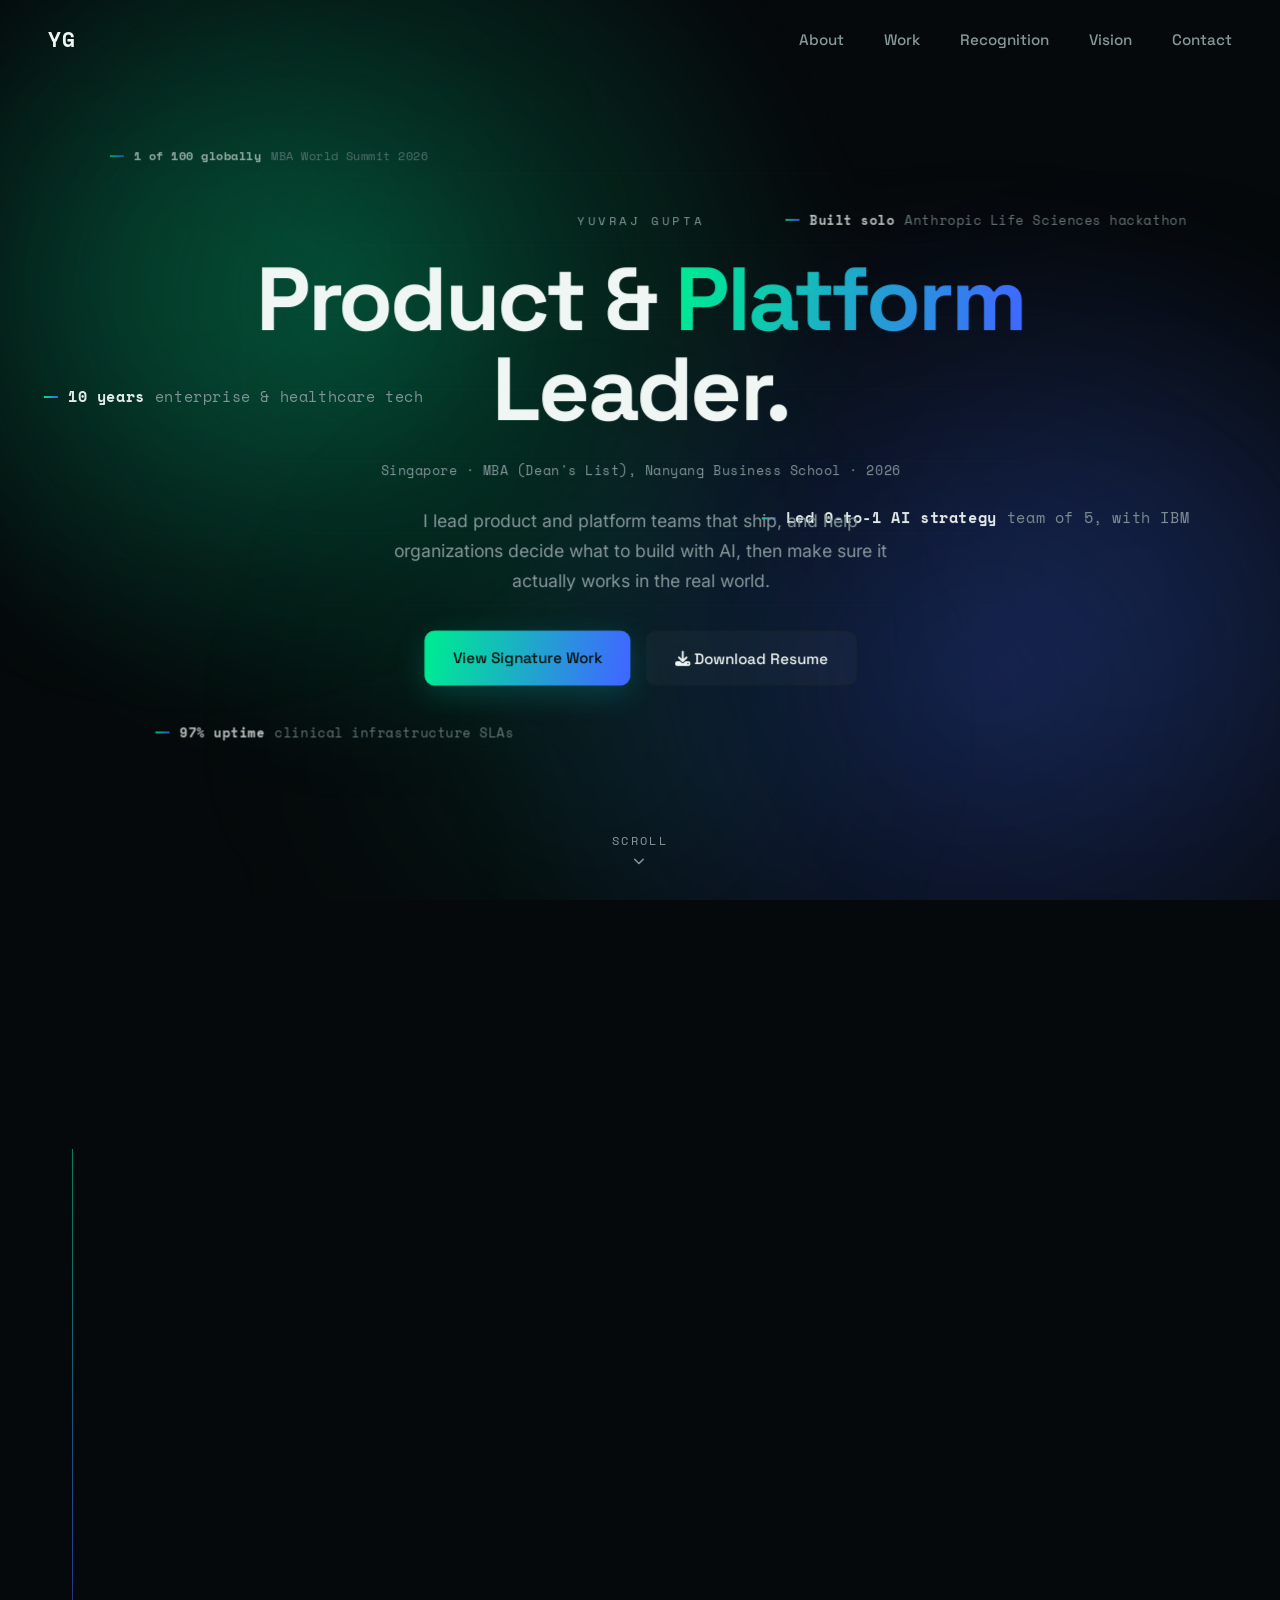
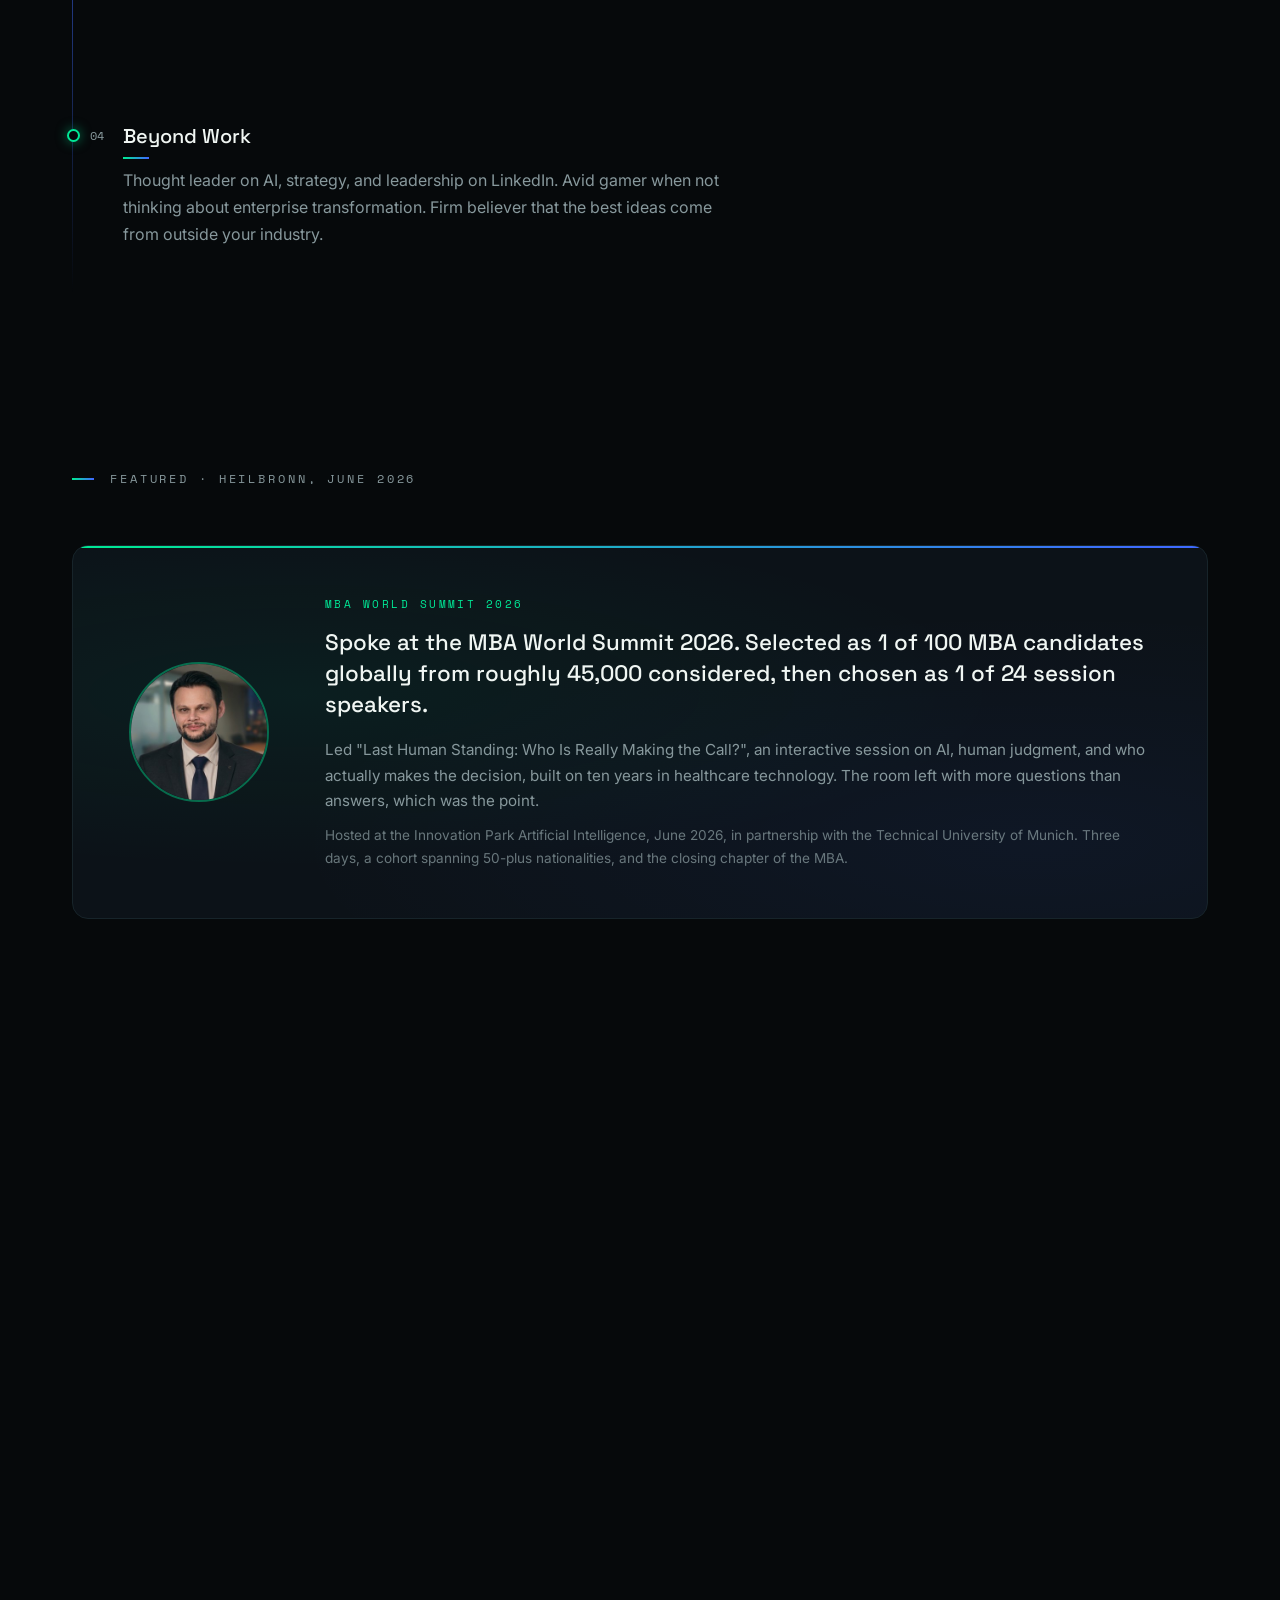
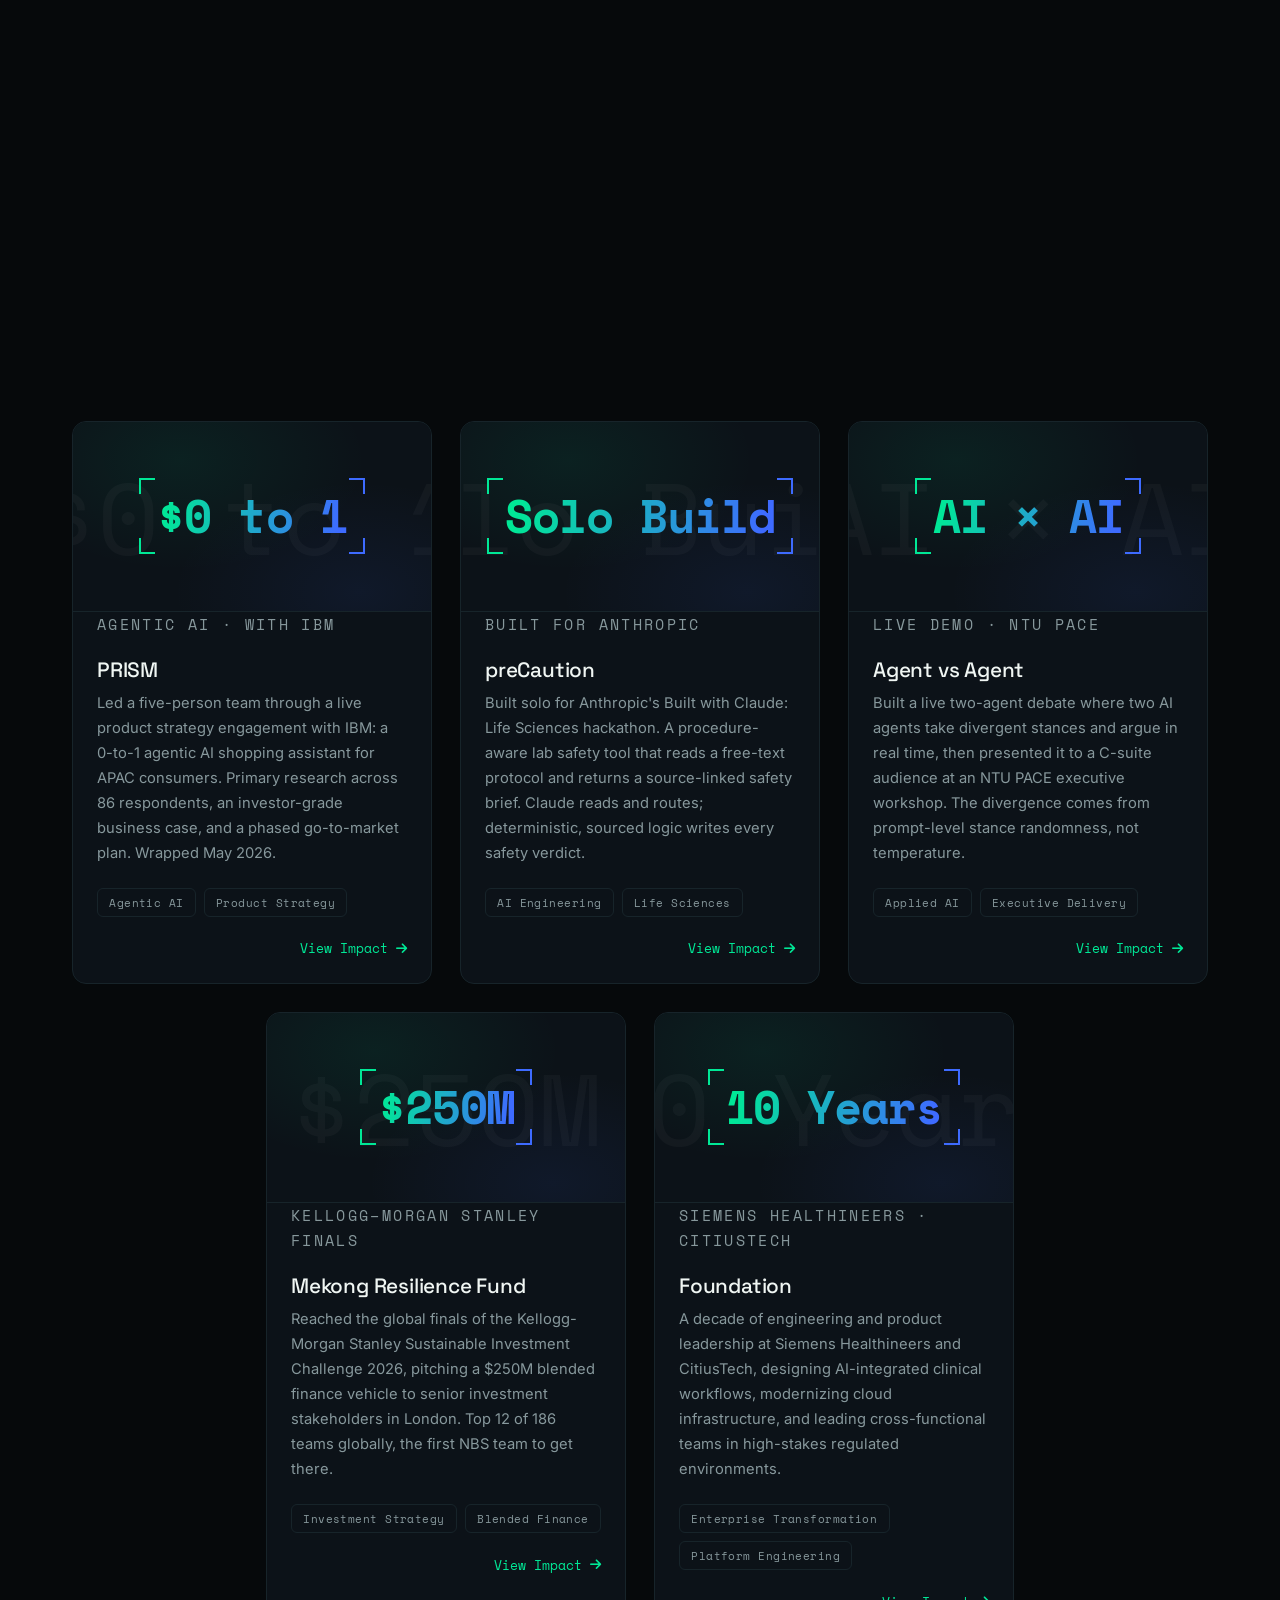
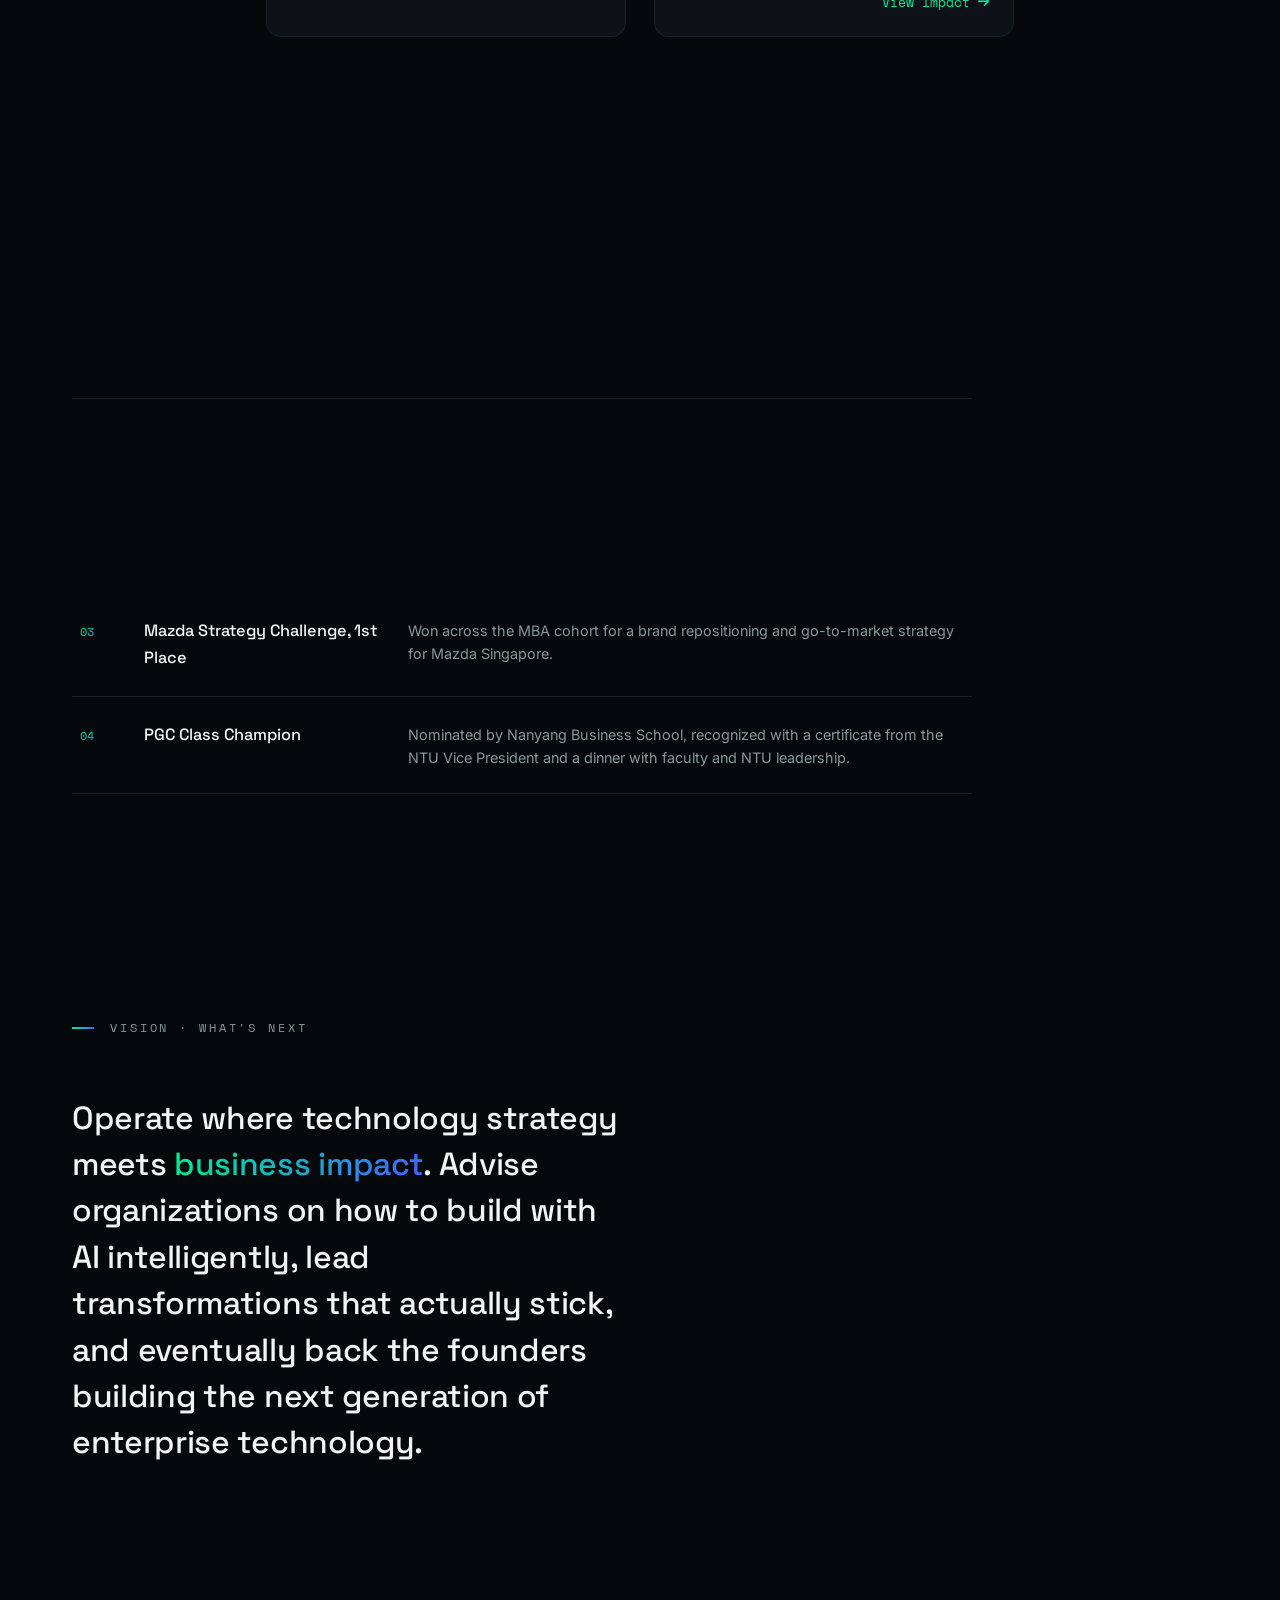
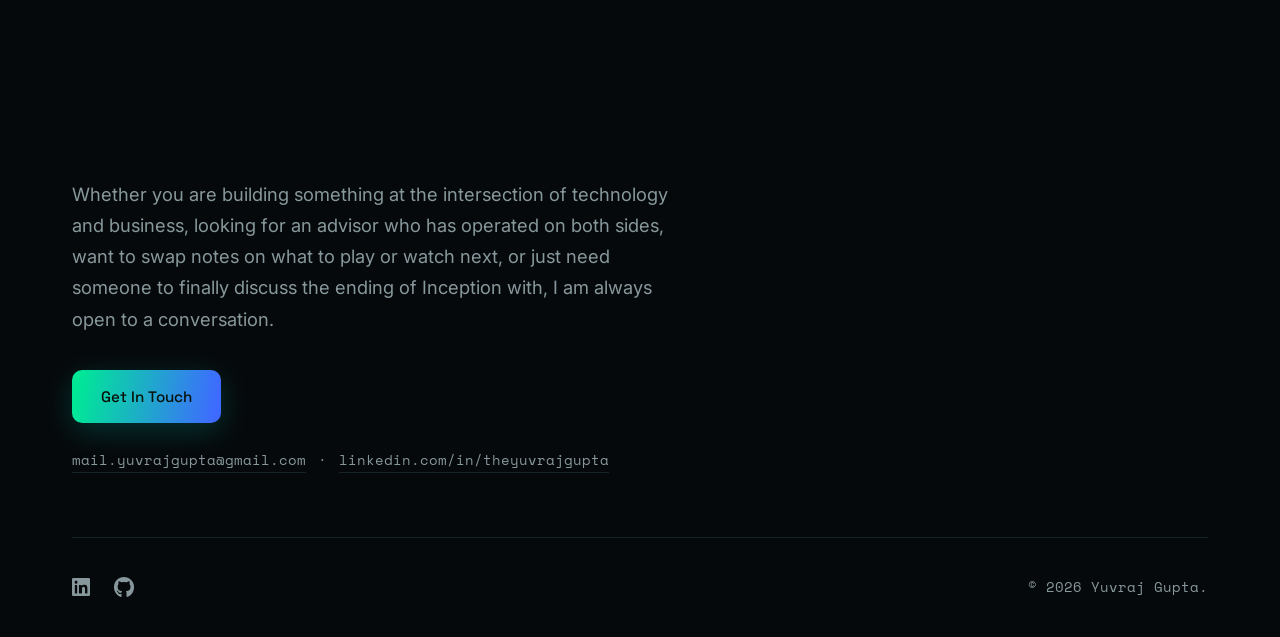
==== index.html @ 0b7ac15d "Refine hero facts, crisp card codenames, and add scroll depth - Hero fragments rewritten to meaningf" ====
<!DOCTYPE html>
<html lang="en">

<head>
    <meta charset="UTF-8">
    <meta name="viewport" content="width=device-width, initial-scale=1.0">
    <title>Yuvraj Gupta | Product & Platform Leader</title>
    <meta name="description"
        content="Product and platform leader with 10 years shipping enterprise software at Siemens Healthineers and CitiusTech, now operating at the AI strategy layer. MBA (Dean's List), Nanyang Business School. Based in Singapore." />
    <meta property="og:title" content="Yuvraj Gupta | Product & Platform Leader" />
    <meta property="og:description" content="I lead product and platform teams that ship, and help organizations decide what to build with AI. 10 years of enterprise execution, now operating at the strategy layer." />
    <meta property="og:image" content="https://theyuvrajgupta.github.io/portfolio/assets/og-preview.png" />
    <meta property="og:url" content="https://theyuvrajgupta.github.io/" />
    <meta property="og:type" content="website" />
    <meta name="twitter:card" content="summary_large_image" />
    <meta name="twitter:title" content="Yuvraj Gupta | Product & Platform Leader" />
    <meta name="twitter:description" content="I lead product and platform teams that ship, and help organizations decide what to build with AI. 10 years of enterprise execution, now operating at the strategy layer." />
    <meta name="twitter:image" content="https://theyuvrajgupta.github.io/portfolio/assets/og-preview.png" />
    <link rel="icon"
        href="data:image/svg+xml,<svg xmlns='http://www.w3.org/2000/svg' viewBox='0 0 100 100'><circle cx='50' cy='50' r='50' fill='%230C1218'/><text x='50%' y='50%' dominant-baseline='central' text-anchor='middle' font-size='60' font-family='sans-serif' fill='%2300E896'>YG</text></svg>">
    <link rel="stylesheet" href="./portfolio/css/style.css">
    <link rel="stylesheet" href="https://cdnjs.cloudflare.com/ajax/libs/font-awesome/6.4.0/css/all.min.css">
    <link rel="preconnect" href="https://fonts.googleapis.com">
    <link rel="preconnect" href="https://fonts.gstatic.com" crossorigin>
    <link
        href="https://fonts.googleapis.com/css2?family=Space+Grotesk:wght@400;500;700&family=Space+Mono:wght@400;700&family=Inter:wght@400;500&display=swap"
        rel="stylesheet">
</head>

<body>
    <div class="page-atmosphere" aria-hidden="true">
        <span class="atmo atmo-1"></span>
        <span class="atmo atmo-2"></span>
        <span class="atmo atmo-3"></span>
    </div>
    <div id="scroll-progress-bar"></div>
    <div class="cursor" aria-hidden="true"><span></span></div>

    <nav class="navbar">
        <div class="container">
            <a href="#home" class="nav-logo">YG</a>
            <ul class="nav-menu">
                <li><a href="#about">About</a></li>
                <li><a href="#projects">Work</a></li>
                <li><a href="#recognition">Recognition</a></li>
                <li><a href="#vision">Vision</a></li>
                <li><a href="#contact">Contact</a></li>
            </ul>
            <button class="hamburger-btn" aria-label="Toggle navigation menu" aria-expanded="false">
                <span></span>
                <span></span>
                <span></span>
            </button>
        </div>
    </nav>
    <div class="mobile-nav" id="mobile-nav" aria-hidden="true">
        <ul>
            <li><a href="#about">About</a></li>
            <li><a href="#projects">Work</a></li>
            <li><a href="#recognition">Recognition</a></li>
            <li><a href="#vision">Vision</a></li>
            <li><a href="#contact">Contact</a></li>
        </ul>
    </div>

    <main id="main-content">

        <!-- ======== HOME SECTION ======== -->
        <section id="home" class="home-section">
            <div class="hero-glow" data-depth="0.030" data-drift="18" aria-hidden="true"></div>
            <div class="hero-grid-lines" data-depth="0.015" data-drift="10" aria-hidden="true"></div>

            <div class="hero-frags" aria-hidden="true">
                <div class="frag frag-far f1" data-depth="0.035" data-drift="6"><span class="k">1 of 100
                        globally</span><span class="v">MBA World Summit 2026</span></div>
                <div class="frag frag-mid f2" data-depth="0.075" data-drift="9"><span class="k">Built solo</span><span
                        class="v">Anthropic Life Sciences hackathon</span></div>
                <div class="frag frag-near f3" data-depth="0.130" data-drift="12"><span class="k">Led 0-to-1 AI
                        strategy</span><span class="v">team of 5, with IBM</span></div>
                <div class="frag frag-mid f4" data-depth="0.075" data-drift="10"><span class="k">97% uptime</span><span
                        class="v">clinical infrastructure SLAs</span></div>
                <div class="frag frag-near f5" data-depth="0.130" data-drift="14"><span class="k">10 years</span><span
                        class="v">enterprise &amp; healthcare tech</span></div>
            </div>

            <div class="hero" data-depth="-0.018" data-drift="4">
                <p class="hero-eyebrow">Yuvraj Gupta</p>
                <h1 class="hero-headline">Product &amp; <span class="grad">Platform</span><br>Leader.</h1>
                <p class="hero-status">Singapore &middot; MBA (Dean's List), Nanyang Business School &middot; 2026</p>
                <p class="hero-intro">I lead product and platform teams that ship, and help organizations decide what
                    to build with AI, then make sure it actually works in the real world.</p>
                <div class="home-buttons">
                    <a href="#projects" class="btn btn-primary">View Signature Work</a>
                    <a href="./portfolio/assets/Resume_YuvrajGupta.pdf" class="btn btn-ghost" download><i
                            class="fa-solid fa-download"></i> Download Resume</a>
                </div>
            </div>

            <div class="scroll-indicator" aria-hidden="true">
                <span>Scroll</span>
                <i class="fa-solid fa-chevron-down"></i>
            </div>
        </section>

        <!-- ======== ABOUT SECTION ======== -->
        <section id="about" class="about-section">
            <div class="container">
                <header class="section-head reveal">
                    <p class="section-eyebrow">About &middot; 2016&ndash;2026</p>
                    <h2 class="section-title">The Story</h2>
                </header>
                <div class="timeline-container">
                    <div class="timeline-item reveal">
                        <span class="timeline-marker">01</span>
                        <div class="timeline-content">
                            <h3>The Foundation</h3>
                            <p>Ten years building enterprise systems that had to work under real constraints. Regulated
                                environments, clinical workflows, mission-critical infrastructure. That experience taught
                                me that technology only creates value when it fits the human and organizational context
                                around it.</p>
                        </div>
                    </div>
                    <div class="timeline-item reveal">
                        <span class="timeline-marker">02</span>
                        <div class="timeline-content">
                            <h3>The Sharpening</h3>
                            <p>An MBA at Nanyang Business School, completed in 2026, added the commercial and
                                strategic layer. Not a career change, a capability expansion. From executing
                                transformations to advising on them, from building products to defining what gets
                                built and why.</p>
                        </div>
                    </div>
                    <div class="timeline-item reveal">
                        <span class="timeline-marker">03</span>
                        <div class="timeline-content">
                            <h3>The Edge</h3>
                            <p>Most strategists cannot go deep on architecture. Most engineers cannot hold a room of
                                investors or C-suite stakeholders. That gap is where I operate. The bilingual bridge
                                between technical teams and business decision-makers.</p>
                        </div>
                    </div>
                    <div class="timeline-item reveal">
                        <span class="timeline-marker">04</span>
                        <div class="timeline-content">
                            <h3>Beyond Work</h3>
                            <p>Thought leader on AI, strategy, and leadership on LinkedIn. Avid gamer when not thinking
                                about enterprise transformation. Firm believer that the best ideas come from outside your
                                industry.</p>
                        </div>
                    </div>
                </div>
            </div>
        </section>

        <!-- ======== FEATURED MOMENT SECTION ======== -->
        <section id="featured-moment" class="featured-moment-section">
            <div class="container">
                <header class="section-head reveal">
                    <p class="section-eyebrow">Featured &middot; Heilbronn, June 2026</p>
                </header>
                <div class="featured-moment-strip reveal">
                    <img src="./portfolio/assets/profile-pic.jpg" alt="Yuvraj Gupta" width="320" height="480"
                        loading="lazy" class="featured-moment-photo">
                    <div class="featured-moment-content">
                        <span class="featured-moment-label">MBA World Summit 2026</span>
                        <h2>Spoke at the MBA World Summit 2026. Selected as 1 of 100 MBA candidates globally from
                            roughly 45,000 considered, then chosen as 1 of 24 session speakers.</h2>
                        <p class="session-line">Led "Last Human Standing: Who Is Really Making the Call?", an
                            interactive session on AI, human judgment, and who actually makes the decision, built on
                            ten years in healthcare technology. The room left with more questions than answers, which
                            was the point.</p>
                        <p class="closing-line">Hosted at the Innovation Park Artificial Intelligence, June 2026, in
                            partnership with the Technical University of Munich. Three days, a cohort spanning 50-plus
                            nationalities, and the closing chapter of the MBA.</p>
                    </div>
                </div>
            </div>
        </section>

        <!-- ======== EXPERTISE SECTION ======== -->
        <section id="expertise" class="expertise-section">
            <div class="container">
                <header class="section-head reveal">
                    <p class="section-eyebrow">Capabilities &middot; Linked to proof</p>
                    <h2 class="section-title">Core Competencies</h2>
                </header>
                <div class="competency-grid">
                    <div class="competency-block reveal">
                        <h3>AI Strategy &amp; Innovation</h3>
                        <p>Agentic systems, enterprise AI roadmaps, and human-AI decision design.</p>
                        <div class="proof-links">
                            <button class="proof-chip" data-modal-target="project1">PRISM</button>
                            <button class="proof-chip" data-modal-target="project2">preCaution</button>
                            <button class="proof-chip" data-modal-target="project3">Agent vs Agent</button>
                        </div>
                    </div>
                    <div class="competency-block reveal">
                        <h3>Enterprise Transformation</h3>
                        <p>Platform modernization, go-to-market acceleration, and change that sticks.</p>
                        <div class="proof-links">
                            <button class="proof-chip" data-modal-target="project5">Foundation</button>
                        </div>
                    </div>
                    <div class="competency-block reveal">
                        <h3>Technology Architecture</h3>
                        <p>Cloud-native design, serverless infrastructure, and systems thinking.</p>
                        <div class="proof-links">
                            <button class="proof-chip" data-modal-target="project5">Foundation</button>
                            <button class="proof-chip" data-modal-target="project2">preCaution</button>
                        </div>
                    </div>
                    <div class="competency-block reveal">
                        <h3>Commercial Strategy</h3>
                        <p>Business cases, ROI modeling, investment analysis, and product roadmaps.</p>
                        <div class="proof-links">
                            <button class="proof-chip" data-modal-target="project4">Mekong Fund</button>
                            <button class="proof-chip" data-modal-target="project1">PRISM</button>
                        </div>
                    </div>
                </div>
            </div>
        </section>

        <!-- ======== PROJECTS SECTION ======== -->
        <section id="projects" class="projects-section">
            <div class="container">
                <header class="section-head reveal">
                    <p class="section-eyebrow">Work &middot; 2016&ndash;2026</p>
                    <h2 class="section-title">Signature Work</h2>
                </header>
                <div class="projects-grid">

                    <!-- Card 1: PRISM -->
                    <div class="project-card reveal" data-modal-target="project1" tabindex="0" role="button"
                        aria-haspopup="dialog">
                        <div class="card-visual" data-anchor="$0 to 1">
                            <div class="anchor-frame">
                                <span></span>
                                <span class="card-visual-anchor">$0 to 1</span>
                                <span></span>
                            </div>
                        </div>
                        <p class="card-kicker">Agentic AI &middot; with IBM</p>
                        <h3>PRISM</h3>
                        <p>Led a five-person team through a live product strategy engagement with IBM: a 0-to-1
                            agentic AI shopping assistant for APAC consumers. Primary research across 86 respondents,
                            an investor-grade business case, and a phased go-to-market plan. Wrapped May 2026.</p>
                        <div class="project-tags"><span>Agentic AI</span><span>Product Strategy</span></div>
                        <span class="project-link">View Impact <i class="fa-solid fa-arrow-right"></i></span>
                    </div>

                    <!-- Card 2: preCaution -->
                    <div class="project-card reveal" data-modal-target="project2" tabindex="0" role="button"
                        aria-haspopup="dialog">
                        <div class="card-visual" data-anchor="Solo Build">
                            <div class="anchor-frame">
                                <span></span>
                                <span class="card-visual-anchor">Solo Build</span>
                                <span></span>
                            </div>
                        </div>
                        <p class="card-kicker">Built for Anthropic</p>
                        <h3>preCaution</h3>
                        <p>Built solo for Anthropic's Built with Claude: Life Sciences hackathon. A procedure-aware lab
                            safety tool that reads a free-text protocol and returns a source-linked safety brief.
                            Claude reads and routes; deterministic, sourced logic writes every safety verdict.</p>
                        <div class="project-tags"><span>AI Engineering</span><span>Life Sciences</span></div>
                        <span class="project-link">View Impact <i class="fa-solid fa-arrow-right"></i></span>
                    </div>

                    <!-- Card 3: Agent vs Agent -->
                    <div class="project-card reveal" data-modal-target="project3" tabindex="0" role="button"
                        aria-haspopup="dialog">
                        <div class="card-visual" data-anchor="AI × AI">
                            <div class="anchor-frame">
                                <span></span>
                                <span class="card-visual-anchor">AI &times; AI</span>
                                <span></span>
                            </div>
                        </div>
                        <p class="card-kicker">Live demo &middot; NTU PACE</p>
                        <h3>Agent vs Agent</h3>
                        <p>Built a live two-agent debate where two AI agents take divergent stances and argue in real
                            time, then presented it to a C-suite audience at an NTU PACE executive workshop. The
                            divergence comes from prompt-level stance randomness, not temperature.</p>
                        <div class="project-tags"><span>Applied AI</span><span>Executive Delivery</span></div>
                        <span class="project-link">View Impact <i class="fa-solid fa-arrow-right"></i></span>
                    </div>

                    <!-- Card 4: Kellogg -->
                    <div class="project-card reveal" data-modal-target="project4" tabindex="0" role="button"
                        aria-haspopup="dialog">
                        <div class="card-visual" data-anchor="$250M">
                            <div class="anchor-frame">
                                <span></span>
                                <span class="card-visual-anchor">$250M</span>
                                <span></span>
                            </div>
                        </div>
                        <p class="card-kicker">Kellogg&ndash;Morgan Stanley finals</p>
                        <h3>Mekong Resilience Fund</h3>
                        <p>Reached the global finals of the Kellogg-Morgan Stanley Sustainable Investment Challenge
                            2026, pitching a $250M blended finance vehicle to senior investment stakeholders in
                            London. Top 12 of 186 teams globally, the first NBS team to get there.</p>
                        <div class="project-tags"><span>Investment Strategy</span><span>Blended Finance</span></div>
                        <span class="project-link">View Impact <i class="fa-solid fa-arrow-right"></i></span>
                    </div>

                    <!-- Card 5: Foundation -->
                    <div class="project-card reveal" data-modal-target="project5" tabindex="0" role="button"
                        aria-haspopup="dialog">
                        <div class="card-visual" data-anchor="10 Years">
                            <div class="anchor-frame">
                                <span></span>
                                <span class="card-visual-anchor">10 Years</span>
                                <span></span>
                            </div>
                        </div>
                        <p class="card-kicker">Siemens Healthineers &middot; CitiusTech</p>
                        <h3>Foundation</h3>
                        <p>A decade of engineering and product leadership at Siemens Healthineers and CitiusTech,
                            designing AI-integrated clinical workflows, modernizing cloud infrastructure, and leading
                            cross-functional teams in high-stakes regulated environments.</p>
                        <div class="project-tags"><span>Enterprise Transformation</span><span>Platform
                                Engineering</span></div>
                        <span class="project-link">View Impact <i class="fa-solid fa-arrow-right"></i></span>
                    </div>

                </div>
            </div>
        </section>

        <!-- ======== RECOGNITION SECTION ======== -->
        <section id="recognition" class="recognition-section">
            <div class="container">
                <header class="section-head reveal">
                    <p class="section-eyebrow">Recognition &middot; NBS, 2026</p>
                    <h2 class="section-title">The Ledger</h2>
                </header>
                <ul class="recognition-ledger">
                    <li class="recognition-item reveal">
                        <span class="ledger-marker" aria-hidden="true">01</span>
                        <span class="ledger-title">Dean's List 2026</span>
                        <span class="ledger-note">Top 10% of the graduating MBA cohort at Nanyang Business School,
                            on cumulative academic performance across the program.</span>
                    </li>
                    <li class="recognition-item reveal">
                        <span class="ledger-marker" aria-hidden="true">02</span>
                        <span class="ledger-title">VCIC Asia Finalist</span>
                        <span class="ledger-note">First runner-up at the Venture Capital Investment Competition 2026
                            Asia Finals, acting as MedTech subject-matter expert on the due diligence.</span>
                    </li>
                    <li class="recognition-item reveal">
                        <span class="ledger-marker" aria-hidden="true">03</span>
                        <span class="ledger-title">Mazda Strategy Challenge, 1st Place</span>
                        <span class="ledger-note">Won across the MBA cohort for a brand repositioning and
                            go-to-market strategy for Mazda Singapore.</span>
                    </li>
                    <li class="recognition-item reveal">
                        <span class="ledger-marker" aria-hidden="true">04</span>
                        <span class="ledger-title">PGC Class Champion</span>
                        <span class="ledger-note">Nominated by Nanyang Business School, recognized with a certificate
                            from the NTU Vice President and a dinner with faculty and NTU leadership.</span>
                    </li>
                </ul>
            </div>
        </section>

        <!-- ======== VISION SECTION ======== -->
        <section id="vision" class="vision-section">
            <div class="container">
                <header class="section-head reveal">
                    <p class="section-eyebrow">Vision &middot; What's next</p>
                </header>
                <p class="vision-statement reveal">Operate where technology strategy meets <span class="grad">business
                        impact</span>. Advise organizations on how to build with AI intelligently, lead
                    transformations that actually stick, and eventually back the founders building the next
                    generation of enterprise technology.</p>
            </div>
        </section>

        <!-- ======== FOOTER ======== -->
        <footer id="contact" class="footer">
            <div class="container">
                <div class="footer-cta">
                    <header class="section-head reveal">
                        <p class="section-eyebrow">Contact &middot; Singapore</p>
                        <h2 class="section-title">Let's Talk Strategy</h2>
                    </header>
                    <p class="subtitle">Whether you are building something at the intersection of technology and
                        business, looking for an advisor who has operated on both sides, want to swap notes on what to
                        play or watch next, or just need someone to finally discuss the ending of Inception with, I am
                        always open to a conversation.</p>
                    <a href="mailto:mail.yuvrajgupta@gmail.com" class="btn btn-primary">Get In Touch</a>
                    <p class="contact-details">
                        <a href="mailto:mail.yuvrajgupta@gmail.com">mail.yuvrajgupta@gmail.com</a>
                        <span aria-hidden="true">&middot;</span>
                        <a href="https://www.linkedin.com/in/theyuvrajgupta/" target="_blank"
                            rel="noopener">linkedin.com/in/theyuvrajgupta</a>
                    </p>
                </div>
                <div class="footer-bottom">
                    <div class="social-links">
                        <a href="https://www.linkedin.com/in/theyuvrajgupta/" target="_blank" rel="noopener"
                            aria-label="LinkedIn"><i class="fa-brands fa-linkedin"></i></a>
                        <a href="https://github.com/theyuvrajgupta" target="_blank" rel="noopener"
                            aria-label="GitHub"><i class="fa-brands fa-github"></i></a>
                    </div>
                    <p>&copy; 2026 Yuvraj Gupta.</p>
                </div>
            </div>
        </footer>

    </main>

    <!-- ======== PROJECT MODALS ======== -->
    <div id="modal-container" class="hidden">
        <div class="modal-backdrop"></div>

        <!-- Modal 1: PRISM -->
        <div id="project1" class="modal-content" role="dialog" aria-modal="true" aria-labelledby="project1-title">
            <button class="modal-close-btn" aria-label="Close"><i class="fa-solid fa-xmark"></i></button>
            <div class="card-visual modal-visual">
                <span class="card-visual-anchor">$0 to 1</span>
            </div>
            <h2 id="project1-title">PRISM</h2>
            <p class="modal-kicker">Agentic AI Strategy &middot; with IBM</p>
            <div class="modal-body">
                <div>
                    <h3>The Challenge</h3>
                    <p>Retail enterprises in APAC were being overwhelmed by sell-side AI tools that optimised for the
                        retailer, not the buyer. The market lacked a credible buy-side intelligence product that could
                        shift the power dynamic while remaining commercially viable.</p>
                </div>
                <div>
                    <h3>Strategic Action</h3>
                    <p>As Team Lead of a five-person team on a live product strategy engagement with IBM, defined the
                        core product concept, buy-side versus sell-side positioning, and willingness-to-pay framework.
                        Conducted primary research across 86 respondents and developed an investor-grade business case
                        and agentic AI roadmap.</p>
                </div>
                <div>
                    <h3>Business Impact</h3>
                    <p>The engagement wrapped in May 2026 with a commercially defensible product strategy: validated
                        market sizing, ROI modeling, and a phased go-to-market plan for APAC retail markets, delivered
                        as an investor-grade business plan.</p>
                </div>
            </div>
        </div>

        <!-- Modal 2: preCaution -->
        <div id="project2" class="modal-content" role="dialog" aria-modal="true" aria-labelledby="project2-title">
            <button class="modal-close-btn" aria-label="Close"><i class="fa-solid fa-xmark"></i></button>
            <div class="card-visual modal-visual">
                <span class="card-visual-anchor">Solo Build</span>
            </div>
            <h2 id="project2-title">preCaution</h2>
            <p class="modal-kicker">Grounded, Not Generated &middot; Built for Anthropic</p>
            <div class="modal-body">
                <div>
                    <h3>The Build</h3>
                    <p>Built solo for Anthropic's Built with Claude: Life Sciences hackathon, on the Builder Track.
                        preCaution reads a free-text experimental protocol and returns a source-linked safety brief
                        specific to that procedure, instead of an 80-page safety data sheet dump. It needs a language
                        model for one reason: comprehension, accumulation, and omission-detection across messy prose
                        that a database query cannot read.</p>
                </div>
                <div>
                    <h3>Grounded, Not Generated</h3>
                    <p>Four stages, and Claude runs in exactly one of them. Stage 1 reads the protocol into structured
                        state. Stages 2 to 4 make zero model calls: live PubChem lookups for grounding, a hand-encoded
                        interaction table from NOAA CAMEO Chemicals, and pure-Python composition of the brief. Claude
                        read the protocol. Claude did not write the safety advice.</p>
                </div>
                <div>
                    <h3>Why It Matters</h3>
                    <p>The signature demo is a piranha solution protocol, where sodium azide in a later rinse meets an
                        acidic waste stream from four steps earlier and produces hydrazoic acid. No ingredient-list
                        screener catches this, because it only appears when you track which chemicals share a vessel
                        across the prose. That is the case for a protocol-aware reader routed through deterministic,
                        sourced logic.</p>
                </div>
                <div class="modal-links">
                    <a href="https://github.com/theyuvrajgupta/PreCaution" target="_blank" rel="noopener"
                        class="modal-link"><i class="fa-brands fa-github"></i> View the repository</a>
                </div>
            </div>
        </div>

        <!-- Modal 3: Agent vs Agent -->
        <div id="project3" class="modal-content" role="dialog" aria-modal="true" aria-labelledby="project3-title">
            <button class="modal-close-btn" aria-label="Close"><i class="fa-solid fa-xmark"></i></button>
            <div class="card-visual modal-visual">
                <span class="card-visual-anchor">AI &times; AI</span>
            </div>
            <h2 id="project3-title">Agent vs Agent</h2>
            <p class="modal-kicker">A Live AI Debate &middot; NTU PACE</p>
            <div class="modal-body">
                <div>
                    <h3>The Build</h3>
                    <p>Two AI agents take divergent stances on the same question and debate in real time, with voice
                        output so an audience can follow who is speaking without watching the screen. React and Vite
                        frontend, the Anthropic API for reasoning, built around a three-layer architecture: a fixed
                        identity per agent, a randomly selected stance per run, and full conversation history passed
                        into every call.</p>
                </div>
                <div>
                    <h3>The Insight</h3>
                    <p>Temperature alone did not create meaningful divergence. The randomness that actually makes each
                        run diverge lives at the prompt level, in the stance modifier appended to each agent's system
                        prompt. The personas, a sceptical COO and an optimistic Chief AI Officer, were placeholders on
                        top of that mechanic.</p>
                </div>
                <div>
                    <h3>The Delivery</h3>
                    <p>Presented to a C-suite, Director, and senior-executive audience at an NTU PACE executive
                        leadership workshop. The demo was the proof point for a larger arc: from building systems, to
                        building the bridge between systems and people, to asking what gets built and why. The work
                        was credible enough that NBS later sought advice on running AI for a faculty-level public
                        panel.</p>
                </div>
                <div class="modal-links">
                    <a href="https://agent-dialogue-eight.vercel.app" target="_blank" rel="noopener"
                        class="modal-link"><i class="fa-solid fa-arrow-up-right-from-square"></i> Open the live demo</a>
                </div>
            </div>
        </div>

        <!-- Modal 4: Kellogg -->
        <div id="project4" class="modal-content" role="dialog" aria-modal="true" aria-labelledby="project4-title">
            <button class="modal-close-btn" aria-label="Close"><i class="fa-solid fa-xmark"></i></button>
            <div class="card-visual modal-visual">
                <span class="card-visual-anchor">$250M</span>
            </div>
            <h2 id="project4-title">Mekong Resilience Fund</h2>
            <p class="modal-kicker">Kellogg&ndash;Morgan Stanley finals</p>
            <div class="modal-body">
                <div>
                    <h3>The Challenge</h3>
                    <p>Climate-driven salinity intrusion in Vietnam's Mekong Delta was threatening 1.1 million farming
                        families and disrupting agricultural supply chains across Southeast Asia. Institutional investors
                        lacked a credible vehicle to fund climate resilience in the region while generating returns.</p>
                </div>
                <div>
                    <h3>Strategic Action</h3>
                    <p>Led strategy, narrative architecture, and investor framing for a four-person team. Developed
                        the core Supply Chain Insetting concept, a mechanism where corporations fund climate
                        resilience within their own supply chain geography through outcomes-based success fees, rather
                        than buying unrelated offsets elsewhere. Structured a $250M blended finance vehicle and
                        presented to senior investment stakeholders at Morgan Stanley's offices in London.</p>
                </div>
                <div>
                    <h3>Business Impact</h3>
                    <p>Reached the global finals as one of 12 teams from 186 globally, and the first NBS team to do so.
                        Post-pitch, a judge independently requested the full proposal for further exploration.</p>
                </div>
            </div>
        </div>

        <!-- Modal 5: Foundation -->
        <div id="project5" class="modal-content" role="dialog" aria-modal="true" aria-labelledby="project5-title">
            <button class="modal-close-btn" aria-label="Close"><i class="fa-solid fa-xmark"></i></button>
            <div class="card-visual modal-visual">
                <span class="card-visual-anchor">10 Years</span>
            </div>
            <h2 id="project5-title">Foundation</h2>
            <p class="modal-kicker">Ten years &middot; Siemens Healthineers &amp; CitiusTech</p>
            <div class="modal-body">
                <div>
                    <h3>The Foundation</h3>
                    <p>Before strategy consulting and investment analysis, there were 10 years of building systems that
                        could not fail. Clinical diagnostic tools used by radiologists making cancer calls. Healthcare
                        data pipelines processing millions of medical code sets quarterly. Infrastructure supporting
                        contractual 97% uptime SLAs for major US healthcare clients.</p>
                </div>
                <div>
                    <h3>What This Built</h3>
                    <p>Designed clinical workflows around an AI-powered lesion detection capability at Siemens
                        Healthineers, a company-first initiative that strengthened the product line's commercial
                        performance. Architected a serverless AWS pipeline at CitiusTech that reduced validation from
                        <strong>4 hours to under 20 minutes</strong> and became the technical foundation for a
                        commercially launched client product. Built and led a cross-functional engineering team from
                        scratch, introducing Agile practices and reducing release cycles by <strong>33%</strong>, and
                        automated incident routing across 15&ndash;20 monitoring tools, cutting time-to-assignment
                        from <strong>30 minutes to 5</strong>.</p>
                </div>
                <div>
                    <h3>Why It Matters</h3>
                    <p>Most strategists have never shipped a product. Most consultants have never owned an SLA. That
                        decade is what makes the strategy layer credible, not just theoretical.</p>
                </div>
            </div>
        </div>

    </div>

    <script src="./portfolio/js/script.js"></script>
</body>

</html>
---- portfolio/css/style.css ----
/* ======== THEME V13 — "AURORA FIELD" ========
   Near-black ground, emerald→cobalt duotone, depth-field hero.
   Type: Space Grotesk (display) · Space Mono (utility) · Inter (body) */
:root {
    --background-color: #06090B;
    --surface-color: #0C1218;
    --primary-accent: #00E896;
    --secondary-accent: #3E6BFF;
    --text-color: #F0F6F3;
    --text-muted-color: #87989C;
    --border-color: #17242A;
    --grad: linear-gradient(100deg, var(--primary-accent) 5%, var(--secondary-accent) 95%);
    --font-heading: 'Space Grotesk', sans-serif;
    --font-body: 'Inter', sans-serif;
    --font-mono: 'Space Mono', monospace;
}

* {
    margin: 0;
    padding: 0;
    box-sizing: border-box;
}

html {
    scroll-behavior: smooth;
    background-color: var(--background-color);
}

body {
    font-family: var(--font-body);
    background-color: transparent;
    color: var(--text-color);
    line-height: 1.7;
    overflow-x: hidden;
}

/* ======== PAGE ATMOSPHERE — persistent aurora behind all content ======== */
.page-atmosphere {
    position: fixed;
    inset: 0;
    z-index: -1;
    overflow: hidden;
    pointer-events: none;
}

.atmo {
    position: absolute;
    border-radius: 50%;
    filter: blur(100px);
    will-change: transform;
}

.atmo-1 {
    width: 55vw;
    height: 55vw;
    left: -12vw;
    top: -8vh;
    background: radial-gradient(circle, rgba(0, 232, 150, 0.16), transparent 65%);
}

.atmo-2 {
    width: 52vw;
    height: 52vw;
    right: -14vw;
    top: 28vh;
    background: radial-gradient(circle, rgba(62, 107, 255, 0.15), transparent 65%);
}

.atmo-3 {
    width: 48vw;
    height: 48vw;
    left: 22vw;
    bottom: -14vh;
    background: radial-gradient(circle, rgba(0, 232, 150, 0.11), transparent 65%);
}

body.modal-open {
    overflow: hidden;
}

body,
a {
    -webkit-font-smoothing: antialiased;
    -moz-osx-font-smoothing: grayscale;
}

::selection {
    background: rgba(0, 232, 150, 0.25);
}

.grad {
    background: var(--grad);
    -webkit-background-clip: text;
    background-clip: text;
    color: transparent;
}

#scroll-progress-bar {
    position: fixed;
    top: 0;
    left: 0;
    height: 3px;
    background: var(--grad);
    width: 0%;
    z-index: 9999;
}

/* ======== SIMPLIFIED CURSOR (dot → bracket corners on interactives) ======== */
/* Opt-in via JS adding body.custom-cursor so a script failure never hides the native cursor */
.cursor {
    position: fixed;
    top: 0;
    left: 0;
    width: 8px;
    height: 8px;
    margin: -4px 0 0 -4px;
    background: var(--primary-accent);
    border-radius: 50%;
    pointer-events: none;
    z-index: 9998;
    display: none;
    transition: width 0.2s ease, height 0.2s ease, margin 0.2s ease, background-color 0.2s ease;
}

.cursor span::before,
.cursor span::after,
.cursor::before,
.cursor::after {
    content: '';
    position: absolute;
    width: 7px;
    height: 7px;
    opacity: 0;
    transition: opacity 0.2s ease;
}

.cursor::before {
    top: 0;
    left: 0;
    border-top: 1.5px solid var(--primary-accent);
    border-left: 1.5px solid var(--primary-accent);
}

.cursor::after {
    bottom: 0;
    right: 0;
    border-bottom: 1.5px solid var(--secondary-accent);
    border-right: 1.5px solid var(--secondary-accent);
}

.cursor span::before {
    top: 0;
    right: 0;
    border-top: 1.5px solid var(--primary-accent);
    border-right: 1.5px solid var(--primary-accent);
}

.cursor span::after {
    bottom: 0;
    left: 0;
    border-bottom: 1.5px solid var(--secondary-accent);
    border-left: 1.5px solid var(--secondary-accent);
}

body.custom-cursor .cursor {
    display: block;
}

body.custom-cursor,
body.custom-cursor a,
body.custom-cursor button,
body.custom-cursor [role="button"] {
    cursor: none;
}

.cursor.on-interactive {
    width: 30px;
    height: 30px;
    margin: -15px 0 0 -15px;
    background: transparent;
    border-radius: 4px;
}

.cursor.on-interactive::before,
.cursor.on-interactive::after,
.cursor.on-interactive span::before,
.cursor.on-interactive span::after {
    opacity: 1;
}

/* ======== LAYOUT PRIMITIVES ======== */
.container {
    max-width: 1200px;
    margin: 0 auto;
    padding: 0 2rem;
}

h1,
h2,
h3,
h4 {
    font-family: var(--font-heading);
    color: var(--text-color);
    line-height: 1.2;
    font-weight: 700;
}

section {
    padding: 7rem 0;
    position: relative;
}

.section-head {
    margin-bottom: 3.5rem;
}

.section-eyebrow {
    font-family: var(--font-mono);
    font-size: 0.75rem;
    letter-spacing: 0.24em;
    text-transform: uppercase;
    color: var(--text-muted-color);
    display: flex;
    align-items: center;
    gap: 1rem;
    margin-bottom: 0.9rem;
}

.section-eyebrow::before {
    content: '';
    width: 22px;
    height: 2px;
    background: var(--grad);
    flex: none;
}

.section-title {
    font-size: clamp(1.7rem, 3.5vw, 2.4rem);
    letter-spacing: -0.02em;
}

.subtitle {
    font-size: clamp(1rem, 2.5vw, 1.15rem);
    color: var(--text-muted-color);
    max-width: 600px;
    font-weight: 400;
}

/* Scroll reveals (JS adds .is-visible; without JS everything stays visible) */
.reveal {
    opacity: 1;
    transform: none;
}

body.js .reveal {
    opacity: 0;
    transform: translateY(18px);
    transition: opacity 0.6s ease, transform 0.6s ease;
}

body.js .reveal.is-visible {
    opacity: 1;
    transform: translateY(0);
}

/* ======== NAVIGATION ======== */
.navbar {
    position: fixed;
    top: 0;
    left: 0;
    width: 100%;
    z-index: 1000;
    padding: 1.4rem 0;
    transition: background-color 0.3s ease, border-color 0.3s ease, padding 0.3s ease;
    border-bottom: 1px solid transparent;
}

.navbar.scrolled {
    background-color: rgba(6, 9, 11, 0.85);
    backdrop-filter: blur(10px);
    -webkit-backdrop-filter: blur(10px);
    border-bottom-color: var(--border-color);
    padding: 1rem 0;
}

.navbar .container {
    display: flex;
    justify-content: space-between;
    align-items: center;
    max-width: 100%;
    padding: 0 3rem;
}

.nav-logo {
    font-family: var(--font-mono);
    font-size: 1.3rem;
    font-weight: 700;
    color: var(--text-color);
    text-decoration: none;
    letter-spacing: 0.05em;
}

.nav-menu {
    list-style: none;
    display: flex;
    gap: 2.5rem;
}

.nav-menu a {
    color: var(--text-muted-color);
    text-decoration: none;
    font-family: var(--font-heading);
    font-weight: 500;
    font-size: 0.95rem;
    transition: color 0.3s ease;
}

.nav-menu a:hover,
.nav-menu a.active {
    color: var(--primary-accent);
}

a:focus-visible,
button:focus-visible,
[role="button"]:focus-visible {
    outline: 2px solid var(--primary-accent);
    outline-offset: 3px;
    border-radius: 2px;
}

/* ======== HERO — DEPTH FIELD ======== */
.home-section {
    min-height: 100vh;
    padding: 0;
    overflow: hidden;
    display: flex;
    align-items: center;
    justify-content: center;
}

.hero-glow {
    position: absolute;
    inset: -25% -15%;
    background:
        radial-gradient(42% 50% at 32% 38%, rgba(0, 232, 150, 0.26), transparent 70%),
        radial-gradient(46% 52% at 70% 66%, rgba(62, 107, 255, 0.24), transparent 70%);
    filter: blur(34px);
    will-change: transform;
    pointer-events: none;
}

.hero-grid-lines {
    position: absolute;
    inset: -4%;
    opacity: 0.45;
    background-image:
        linear-gradient(to right, rgba(255, 255, 255, 0.03) 1px, transparent 1px),
        linear-gradient(to bottom, rgba(255, 255, 255, 0.03) 1px, transparent 1px);
    background-size: 72px 72px;
    -webkit-mask-image: radial-gradient(70% 70% at 50% 46%, #000 35%, transparent 100%);
    mask-image: radial-gradient(70% 70% at 50% 46%, #000 35%, transparent 100%);
    will-change: transform;
    pointer-events: none;
}

.hero-frags {
    position: absolute;
    inset: 0;
    pointer-events: none;
}

.frag {
    position: absolute;
    font-family: var(--font-mono);
    white-space: nowrap;
    letter-spacing: 0.04em;
    display: flex;
    align-items: center;
    gap: 10px;
    will-change: transform;
}

.frag::before {
    content: '';
    width: 14px;
    height: 2px;
    flex: none;
    background: var(--grad);
}

.frag .k {
    color: var(--text-color);
    font-weight: 700;
}

.frag .v {
    color: var(--text-muted-color);
}

.frag-far {
    font-size: 0.75rem;
    opacity: 0.6;
    filter: blur(0.7px);
}

.frag-mid {
    font-size: 0.84rem;
    opacity: 0.78;
    filter: blur(0.3px);
}

.frag-near {
    font-size: 0.94rem;
    opacity: 0.95;
}

.f1 { top: 16%; left: 9%; }
.f2 { top: 23%; right: 7%; }
.f3 { top: 57%; right: 8%; }
.f4 { bottom: 18%; left: 12%; }
.f5 { top: 43%; left: 4.5%; }

.hero {
    position: relative;
    text-align: center;
    max-width: 920px;
    padding: 0 24px;
    will-change: transform;
}

.hero-eyebrow {
    font-family: var(--font-mono);
    font-size: 0.75rem;
    letter-spacing: 0.3em;
    text-transform: uppercase;
    color: var(--text-muted-color);
    margin-bottom: 1.5rem;
}

.hero-headline {
    font-size: clamp(2.75rem, 7vw, 6rem);
    line-height: 1.0;
    letter-spacing: -0.03em;
    margin-bottom: 1.5rem;
    text-wrap: balance;
}

.hero-status {
    font-family: var(--font-mono);
    font-size: 0.82rem;
    color: var(--text-muted-color);
    letter-spacing: 0.04em;
    margin-bottom: 1.6rem;
}

.hero-intro {
    font-size: clamp(1rem, 2vw, 1.1rem);
    color: var(--text-muted-color);
    max-width: 46ch;
    margin: 0 auto 2.2rem;
}

.home-buttons {
    display: flex;
    gap: 0.9rem;
    justify-content: center;
    flex-wrap: wrap;
}

.btn {
    display: inline-block;
    font-family: var(--font-heading);
    font-weight: 500;
    font-size: 0.95rem;
    text-decoration: none;
    padding: 0.85rem 1.8rem;
    border-radius: 10px;
    transition: transform 0.25s ease, box-shadow 0.25s ease, border-color 0.25s ease;
}

.btn-primary {
    color: #071009;
    background: var(--grad);
    box-shadow: 0 8px 30px rgba(0, 200, 190, 0.22);
}

.btn-primary:hover {
    transform: translateY(-2px);
    box-shadow: 0 12px 36px rgba(0, 200, 190, 0.3);
}

.btn-ghost {
    color: var(--text-color);
    border: 1px solid var(--border-color);
    background: rgba(255, 255, 255, 0.03);
}

.btn-ghost:hover {
    border-color: var(--text-muted-color);
}

/* Hero entrance: one orchestrated load moment (JS-gated so no-JS stays visible) */
body.js .hero > * {
    opacity: 0;
    transform: translateY(16px);
    animation: hero-rise 0.7s ease forwards;
}

body.js .hero-eyebrow { animation-delay: 0.05s; }
body.js .hero-headline { animation-delay: 0.15s; }
body.js .hero-status { animation-delay: 0.3s; }
body.js .hero-intro { animation-delay: 0.4s; }
body.js .home-buttons { animation-delay: 0.5s; }

body.js .frag {
    opacity: 0;
    animation: frag-in 0.9s ease forwards;
    animation-delay: 0.8s;
}

body.js .frag-far { animation-name: frag-in-far; }
body.js .frag-mid { animation-name: frag-in-mid; }

@keyframes hero-rise {
    to {
        opacity: 1;
        transform: translateY(0);
    }
}

@keyframes frag-in {
    to { opacity: 0.95; }
}

@keyframes frag-in-mid {
    to { opacity: 0.78; }
}

@keyframes frag-in-far {
    to { opacity: 0.6; }
}

.scroll-indicator {
    position: absolute;
    bottom: 2rem;
    left: 50%;
    transform: translateX(-50%);
    display: flex;
    flex-direction: column;
    align-items: center;
    gap: 0.4rem;
    color: var(--text-muted-color);
    font-family: var(--font-mono);
    font-size: 0.72rem;
    letter-spacing: 0.2em;
    text-transform: uppercase;
    animation: bounce 2.4s infinite;
    transition: opacity 0.5s ease;
}

@keyframes bounce {

    0%,
    20%,
    50%,
    80%,
    100% {
        transform: translateX(-50%) translateY(0);
    }

    40% {
        transform: translateX(-50%) translateY(-8px);
    }

    60% {
        transform: translateX(-50%) translateY(-4px);
    }
}

/* ======== ABOUT — TIMELINE ======== */
.timeline-container {
    position: relative;
    max-width: 700px;
    margin: 0;
    padding-left: 0;
}

.timeline-container::before {
    content: '';
    position: absolute;
    left: 0;
    top: 0;
    bottom: 0;
    width: 1px;
    background: linear-gradient(to bottom, var(--primary-accent) 0%, var(--secondary-accent) 55%, transparent 100%);
    opacity: 0.55;
}

.timeline-item {
    position: relative;
    padding: 0.25rem 0 2.75rem 3.2rem;
}

.timeline-item::before {
    content: '';
    position: absolute;
    left: -5px;
    top: 0.55rem;
    width: 9px;
    height: 9px;
    border-radius: 50%;
    background: var(--background-color);
    border: 2px solid var(--primary-accent);
    box-shadow: 0 0 12px rgba(0, 232, 150, 0.5);
}

.timeline-marker {
    position: absolute;
    left: 1.1rem;
    top: 0.35rem;
    font-family: var(--font-mono);
    font-size: 0.72rem;
    color: var(--text-muted-color);
}

.timeline-content h3 {
    font-size: 1.25rem;
    margin-bottom: 0.5rem;
    font-weight: 500;
}

.timeline-content h3::after {
    content: '';
    display: block;
    width: 26px;
    height: 2px;
    margin-top: 0.55rem;
    background: var(--grad);
}

.timeline-content p {
    color: var(--text-muted-color);
    max-width: 60ch;
}

/* ======== FEATURED MOMENT ======== */
.featured-moment-section {
    padding: 4rem 0 6rem;
}

.featured-moment-strip {
    position: relative;
    display: flex;
    align-items: center;
    gap: 3.5rem;
    background: var(--surface-color);
    border: 1px solid var(--border-color);
    border-radius: 16px;
    padding: 3rem 3.5rem;
    overflow: hidden;
}

.featured-moment-strip::before {
    content: '';
    position: absolute;
    top: 0;
    left: 0;
    right: 0;
    height: 2px;
    background: var(--grad);
}

.featured-moment-strip::after {
    content: '';
    position: absolute;
    inset: 0;
    background: radial-gradient(ellipse at 20% 40%, rgba(0, 232, 150, 0.06) 0%, transparent 55%),
        radial-gradient(ellipse at 85% 80%, rgba(62, 107, 255, 0.06) 0%, transparent 55%);
    pointer-events: none;
}

.featured-moment-photo {
    flex-shrink: 0;
    width: 140px;
    height: 140px;
    border-radius: 50%;
    object-fit: cover;
    object-position: top;
    border: 2px solid rgba(0, 232, 150, 0.4);
    position: relative;
    z-index: 1;
}

.featured-moment-content {
    flex: 1;
    position: relative;
    z-index: 1;
}

.featured-moment-label {
    font-family: var(--font-mono);
    font-size: 0.7rem;
    color: var(--primary-accent);
    letter-spacing: 0.22em;
    text-transform: uppercase;
    margin-bottom: 0.85rem;
    display: block;
}

.featured-moment-content h2 {
    font-size: clamp(1.1rem, 2vw, 1.4rem);
    margin-bottom: 1rem;
    line-height: 1.4;
    font-weight: 500;
}

.featured-moment-content .session-line {
    color: var(--text-muted-color);
    margin-bottom: 0.6rem;
    font-size: 0.95rem;
    line-height: 1.7;
}

.featured-moment-content .closing-line {
    color: var(--text-muted-color);
    font-size: 0.85rem;
    opacity: 0.75;
}

/* ======== EXPERTISE — PROOF-LINKED COMPETENCIES ======== */
.competency-grid {
    display: grid;
    grid-template-columns: repeat(2, 1fr);
    gap: 1.5rem;
}

.competency-block {
    border: 1px solid var(--border-color);
    border-radius: 14px;
    background: var(--surface-color);
    padding: 1.8rem 2rem;
    transition: border-color 0.3s ease, transform 0.3s ease;
}

.competency-block:hover {
    border-color: rgba(0, 232, 150, 0.35);
    transform: translateY(-3px);
    box-shadow: 0 18px 44px -24px rgba(0, 0, 0, 0.6), 0 0 44px -26px rgba(62, 107, 255, 0.5);
}

.competency-block h3 {
    font-size: 1.15rem;
    font-weight: 500;
    margin-bottom: 0.4rem;
}

.competency-block p {
    color: var(--text-muted-color);
    font-size: 0.92rem;
    margin-bottom: 1.1rem;
}

.proof-links {
    display: flex;
    flex-wrap: wrap;
    gap: 0.5rem;
}

.proof-chip {
    font-family: var(--font-mono);
    font-size: 0.75rem;
    letter-spacing: 0.03em;
    color: var(--primary-accent);
    background: transparent;
    border: 1px solid var(--border-color);
    border-radius: 6px;
    padding: 0.35rem 0.75rem;
    cursor: pointer;
    transition: border-color 0.25s ease, background-color 0.25s ease;
}

.proof-chip::before {
    content: '→ ';
    color: var(--text-muted-color);
}

.proof-chip:hover {
    border-color: var(--primary-accent);
    background: rgba(0, 232, 150, 0.06);
}

/* ======== TYPOGRAPHIC CARD VISUAL ======== */
.card-visual {
    width: 100%;
    height: 190px;
    background:
        radial-gradient(80% 90% at 30% 20%, rgba(0, 232, 150, 0.07), transparent 65%),
        radial-gradient(80% 90% at 80% 90%, rgba(62, 107, 255, 0.08), transparent 65%),
        var(--surface-color);
    display: flex;
    align-items: center;
    justify-content: center;
    position: relative;
    overflow: hidden;
    /* Clip the giant ghost-text echo so it can't bleed across neighbouring cards */
    border-bottom: 1px solid var(--border-color);
}

.card-visual-anchor {
    font-family: var(--font-mono);
    font-size: clamp(2rem, 3.6vw, 3rem);
    font-weight: 700;
    background: var(--grad);
    -webkit-background-clip: text;
    background-clip: text;
    color: transparent;
    text-align: center;
    position: relative;
    z-index: 1;
    line-height: 1.2;
    letter-spacing: -0.02em;
}

.card-visual::after {
    content: attr(data-anchor);
    font-family: var(--font-mono);
    font-size: clamp(4rem, 8vw, 7rem);
    color: var(--text-color);
    opacity: 0.03;
    position: absolute;
    top: 50%;
    left: 50%;
    transform: translate(-50%, -50%);
    pointer-events: none;
    white-space: nowrap;
    z-index: 0;
    user-select: none;
}

/* ======== ANCHOR FRAME (CORNER BRACKETS) ======== */
.anchor-frame {
    position: relative;
    display: inline-flex;
    align-items: center;
    justify-content: center;
    padding: 10px 18px;
    z-index: 1;
}

.anchor-frame > span:first-child,
.anchor-frame > span:last-child {
    position: absolute;
    inset: 0;
    pointer-events: none;
}

.anchor-frame > span:first-child::before,
.anchor-frame > span:first-child::after,
.anchor-frame > span:last-child::before,
.anchor-frame > span:last-child::after {
    content: '';
    position: absolute;
    width: 14px;
    height: 14px;
    transition: top 0.3s ease, right 0.3s ease, bottom 0.3s ease, left 0.3s ease;
}

.anchor-frame > span:first-child::before {
    top: 0;
    left: 0;
    border-top: 2px solid var(--primary-accent);
    border-left: 2px solid var(--primary-accent);
}

.anchor-frame > span:first-child::after {
    top: 0;
    right: 0;
    border-top: 2px solid var(--secondary-accent);
    border-right: 2px solid var(--secondary-accent);
}

.anchor-frame > span:last-child::before {
    bottom: 0;
    left: 0;
    border-bottom: 2px solid var(--primary-accent);
    border-left: 2px solid var(--primary-accent);
}

.anchor-frame > span:last-child::after {
    bottom: 0;
    right: 0;
    border-bottom: 2px solid var(--secondary-accent);
    border-right: 2px solid var(--secondary-accent);
}

.project-card:hover .anchor-frame > span:first-child::before,
.project-card:focus-visible .anchor-frame > span:first-child::before {
    top: -4px;
    left: -4px;
}

.project-card:hover .anchor-frame > span:first-child::after,
.project-card:focus-visible .anchor-frame > span:first-child::after {
    top: -4px;
    right: -4px;
}

.project-card:hover .anchor-frame > span:last-child::before,
.project-card:focus-visible .anchor-frame > span:last-child::before {
    bottom: -4px;
    left: -4px;
}

.project-card:hover .anchor-frame > span:last-child::after,
.project-card:focus-visible .anchor-frame > span:last-child::after {
    bottom: -4px;
    right: -4px;
}

.modal-visual {
    border-top-left-radius: 16px;
    border-top-right-radius: 16px;
    border-bottom: none;
    height: 160px;
    overflow: hidden;
}

/* ======== PROJECTS ======== */
.projects-grid {
    display: grid;
    grid-template-columns: repeat(6, 1fr);
    gap: 1.75rem;
}

.project-card {
    position: relative;
    grid-column: span 2;
    display: block;
    background: var(--surface-color);
    border-radius: 14px;
    padding: 0;
    color: var(--text-color);
    border: 1px solid var(--border-color);
    transition: transform 0.35s ease, border-color 0.35s ease, box-shadow 0.35s ease;
    overflow: hidden;
    cursor: pointer;
}

.project-card::after {
    content: '';
    position: absolute;
    top: 0;
    left: 0;
    right: 0;
    height: 2px;
    background: var(--grad);
    opacity: 0;
    transition: opacity 0.35s ease;
    z-index: 2;
}

.project-card:hover,
.project-card:focus-visible {
    transform: translateY(-6px);
    border-color: rgba(0, 232, 150, 0.35);
    box-shadow: 0 26px 60px -22px rgba(0, 0, 0, 0.7), 0 0 54px -26px rgba(0, 232, 150, 0.35);
}

.project-card:hover::after,
.project-card:focus-visible::after {
    opacity: 1;
}

.card-kicker {
    font-family: var(--font-mono);
    font-size: 0.66rem;
    letter-spacing: 0.16em;
    text-transform: uppercase;
    color: var(--text-muted-color);
    margin: 1.5rem 1.5rem 0.35rem;
}

/* Centre the last two cards (4th and 5th) in the second row */
.project-card:nth-child(4) {
    grid-column: 2 / span 2;
}

.project-card:nth-child(5) {
    grid-column: 4 / span 2;
}

.project-card h3 {
    font-size: 1.3rem;
    font-weight: 500;
    margin: 0 1.5rem 0.5rem;
    letter-spacing: -0.01em;
}

.project-card p {
    color: var(--text-muted-color);
    font-size: 0.92rem;
    margin: 0 1.5rem 1.35rem;
}

.project-tags {
    display: flex;
    gap: 0.5rem;
    margin: 0 1.5rem 1.35rem;
    flex-wrap: wrap;
}

.project-tags span {
    font-family: var(--font-mono);
    font-size: 0.7rem;
    letter-spacing: 0.04em;
    color: var(--text-muted-color);
    border: 1px solid var(--border-color);
    padding: 0.25rem 0.7rem;
    border-radius: 6px;
}

.project-link {
    display: flex;
    align-items: center;
    justify-content: flex-end;
    gap: 0.5rem;
    font-family: var(--font-mono);
    font-size: 0.8rem;
    color: var(--primary-accent);
    margin: 0 1.5rem 1.4rem;
}

.project-link i {
    transition: transform 0.3s ease;
}

.project-card:hover .project-link i {
    transform: translateX(5px);
}

/* ======== RECOGNITION — LEDGER ======== */
.recognition-ledger {
    list-style: none;
    max-width: 900px;
    margin: 0;
    border-top: 1px solid var(--border-color);
}

.recognition-item {
    display: grid;
    grid-template-columns: 2.5rem minmax(0, 15rem) 1fr;
    gap: 1.5rem;
    align-items: baseline;
    padding: 1.5rem 0.5rem;
    border-bottom: 1px solid var(--border-color);
    transition: background-color 0.3s ease;
}

.recognition-item:hover {
    background-color: rgba(0, 232, 150, 0.03);
}

.ledger-marker {
    font-family: var(--font-mono);
    font-size: 0.78rem;
    background: var(--grad);
    -webkit-background-clip: text;
    background-clip: text;
    color: transparent;
}

.ledger-title {
    font-family: var(--font-heading);
    font-weight: 500;
    font-size: 1.02rem;
    color: var(--text-color);
}

.ledger-note {
    color: var(--text-muted-color);
    font-size: 0.9rem;
    line-height: 1.6;
}

/* ======== VISION — SHORT STATEMENT ======== */
.vision-statement {
    font-family: var(--font-heading);
    font-weight: 500;
    font-size: clamp(1.35rem, 3vw, 2rem);
    line-height: 1.45;
    letter-spacing: -0.01em;
    max-width: 26ch;
    color: var(--text-color);
}

/* ======== FOOTER ======== */
.footer {
    padding: 6rem 0 2rem;
    text-align: left;
}

.footer .container {
    max-width: 1200px;
}

.footer-cta {
    margin-bottom: 4rem;
}

.footer-cta .section-head {
    margin-bottom: 1.5rem;
}

.footer-cta .subtitle {
    margin-bottom: 2.2rem;
}

.contact-details {
    margin-top: 1.6rem;
    font-family: var(--font-mono);
    font-size: 0.85rem;
    display: flex;
    flex-wrap: wrap;
    gap: 0.75rem;
    color: var(--text-muted-color);
}

.contact-details a {
    color: var(--text-muted-color);
    text-decoration: none;
    border-bottom: 1px solid var(--border-color);
    transition: color 0.3s ease, border-color 0.3s ease;
}

.contact-details a:hover {
    color: var(--primary-accent);
    border-color: var(--primary-accent);
}

.footer-bottom {
    padding-top: 2rem;
    border-top: 1px solid var(--border-color);
    display: flex;
    align-items: center;
    justify-content: space-between;
    flex-wrap: wrap;
    gap: 1rem;
}

.footer-bottom .social-links {
    display: flex;
    gap: 1.5rem;
}

.footer-bottom .social-links a {
    font-size: 1.3rem;
    color: var(--text-muted-color);
    transition: color 0.3s ease;
}

.footer-bottom .social-links a:hover {
    color: var(--primary-accent);
}

.footer-bottom p {
    color: var(--text-muted-color);
    font-size: 0.85rem;
    font-family: var(--font-mono);
}

/* ======== MODALS ======== */
#modal-container {
    position: fixed;
    top: 0;
    left: 0;
    width: 100%;
    height: 100%;
    z-index: 2000;
    display: flex;
    align-items: center;
    justify-content: center;
    padding: 2rem;
    transition: opacity 0.3s ease;
}

#modal-container.hidden {
    opacity: 0;
    pointer-events: none;
}

.modal-backdrop {
    position: absolute;
    top: 0;
    left: 0;
    width: 100%;
    height: 100%;
    background-color: rgba(6, 9, 11, 0.82);
    backdrop-filter: blur(6px);
    -webkit-backdrop-filter: blur(6px);
}

.modal-content {
    position: relative;
    background: var(--surface-color);
    border-radius: 16px;
    width: 100%;
    max-width: 800px;
    max-height: 90vh;
    overflow-y: auto;
    border: 1px solid var(--border-color);
    transform: scale(0.97);
    opacity: 0;
    transition: transform 0.3s ease, opacity 0.3s ease;
    display: none;
    box-shadow: 0 20px 60px rgba(0, 0, 0, 0.6);
}

.modal-content.active {
    display: block;
    transform: scale(1);
    opacity: 1;
}

.modal-close-btn {
    position: absolute;
    top: 1rem;
    right: 1rem;
    background: rgba(6, 9, 11, 0.5);
    border: 1px solid var(--border-color);
    border-radius: 8px;
    width: 36px;
    height: 36px;
    color: var(--text-muted-color);
    font-size: 1.1rem;
    cursor: pointer;
    transition: color 0.3s, border-color 0.3s;
    z-index: 10;
}

.modal-close-btn:hover {
    color: var(--primary-accent);
    border-color: var(--primary-accent);
}

.modal-content h2 {
    padding: 2rem 2rem 0;
    font-size: 1.7rem;
    font-weight: 500;
    letter-spacing: -0.01em;
}

.modal-kicker {
    font-family: var(--font-mono);
    font-size: 0.72rem;
    letter-spacing: 0.16em;
    text-transform: uppercase;
    color: var(--primary-accent);
    padding: 0.55rem 2rem 0;
}

.modal-body {
    padding: 2rem;
    display: grid;
    gap: 1.5rem;
}

.modal-body h3 {
    font-family: var(--font-mono);
    font-size: 0.8rem;
    letter-spacing: 0.18em;
    text-transform: uppercase;
    color: var(--primary-accent);
    margin-bottom: 0.5rem;
    font-weight: 700;
}

.modal-body p {
    color: var(--text-muted-color);
    font-size: 0.95rem;
}

.modal-body strong {
    color: var(--text-color);
    font-weight: 600;
}

.modal-links {
    display: flex;
    flex-wrap: wrap;
    gap: 1rem;
    padding-top: 0.5rem;
}

.modal-link {
    display: inline-flex;
    align-items: center;
    gap: 0.55rem;
    font-family: var(--font-mono);
    font-size: 0.85rem;
    color: var(--primary-accent);
    text-decoration: none;
    padding: 0.6rem 1.1rem;
    border: 1px solid var(--border-color);
    border-radius: 8px;
    transition: border-color 0.3s ease, background-color 0.3s ease;
}

.modal-link:hover {
    border-color: var(--primary-accent);
    background-color: rgba(0, 232, 150, 0.05);
}

/* ======== HAMBURGER MENU ======== */
.hamburger-btn {
    display: none;
    flex-direction: column;
    justify-content: space-between;
    width: 28px;
    height: 20px;
    background: none;
    border: none;
    cursor: pointer;
    padding: 0;
    flex-shrink: 0;
    z-index: 1001;
}

.hamburger-btn span {
    display: block;
    width: 100%;
    height: 2px;
    background-color: var(--text-color);
    border-radius: 2px;
    transition: transform 0.3s ease, opacity 0.3s ease;
}

.hamburger-btn.active span:nth-child(1) {
    transform: translateY(9px) rotate(45deg);
}

.hamburger-btn.active span:nth-child(2) {
    opacity: 0;
    transform: scaleX(0);
}

.hamburger-btn.active span:nth-child(3) {
    transform: translateY(-9px) rotate(-45deg);
}

.mobile-nav {
    display: none;
    position: fixed;
    top: 0;
    left: 0;
    width: 100%;
    z-index: 999;
    background: rgba(6, 9, 11, 0.97);
    backdrop-filter: blur(12px);
    -webkit-backdrop-filter: blur(12px);
    border-bottom: 1px solid var(--border-color);
    max-height: 0;
    overflow: hidden;
    transition: max-height 0.35s ease;
    padding-top: 72px;
}

.mobile-nav.open {
    max-height: 450px;
}

.mobile-nav ul {
    list-style: none;
    padding: 0 0 1.5rem;
    margin: 0;
}

.mobile-nav a {
    display: block;
    padding: 1rem 2rem;
    color: var(--text-muted-color);
    text-decoration: none;
    font-weight: 500;
    font-size: 1.05rem;
    font-family: var(--font-heading);
    border-bottom: 1px solid var(--border-color);
    transition: color 0.3s ease, background-color 0.3s ease, padding-left 0.3s ease;
}

.mobile-nav a:hover,
.mobile-nav a.active {
    color: var(--primary-accent);
    background-color: rgba(0, 232, 150, 0.05);
    padding-left: 2.5rem;
}

/* ======== RESPONSIVE ======== */
@media (max-width: 992px) {
    .hero-frags {
        display: none;
    }

    .competency-grid {
        grid-template-columns: 1fr;
    }

    .projects-grid {
        grid-template-columns: 1fr;
    }

    .project-card,
    .project-card:nth-child(4),
    .project-card:nth-child(5) {
        grid-column: 1;
    }

    .recognition-item {
        grid-template-columns: 2rem 1fr;
    }

    .recognition-item .ledger-note {
        grid-column: 2;
    }

    .vision-statement {
        max-width: none;
    }
}

@media (max-width: 768px) {
    .navbar .container {
        padding: 0 1.5rem;
    }

    .cursor {
        display: none !important;
    }

    body.custom-cursor,
    body.custom-cursor a,
    body.custom-cursor button {
        cursor: auto;
    }

    .nav-menu {
        display: none;
    }

    .hamburger-btn {
        display: flex;
    }

    .mobile-nav {
        display: block;
    }

    section {
        padding: 5rem 0;
    }

    .featured-moment-strip {
        flex-direction: column;
        text-align: center;
        padding: 2rem 1.5rem;
        gap: 1.5rem;
    }

    .featured-moment-photo {
        width: 110px;
        height: 110px;
    }

    .footer-bottom {
        flex-direction: column;
        align-items: flex-start;
    }
}

/* ======== REDUCED MOTION ======== */
@media (prefers-reduced-motion: reduce) {

    html {
        scroll-behavior: auto;
    }

    *,
    *::before,
    *::after {
        animation-duration: 0.01ms !important;
        animation-iteration-count: 1 !important;
        transition-duration: 0.01ms !important;
    }

    body.js .reveal {
        opacity: 1;
        transform: none;
    }

    body.js .hero > *,
    body.js .frag {
        opacity: 1;
        transform: none;
        animation: none;
    }

    body.js .frag-mid { opacity: 0.78; }
    body.js .frag-far { opacity: 0.6; }

    .scroll-indicator {
        animation: none;
    }
}
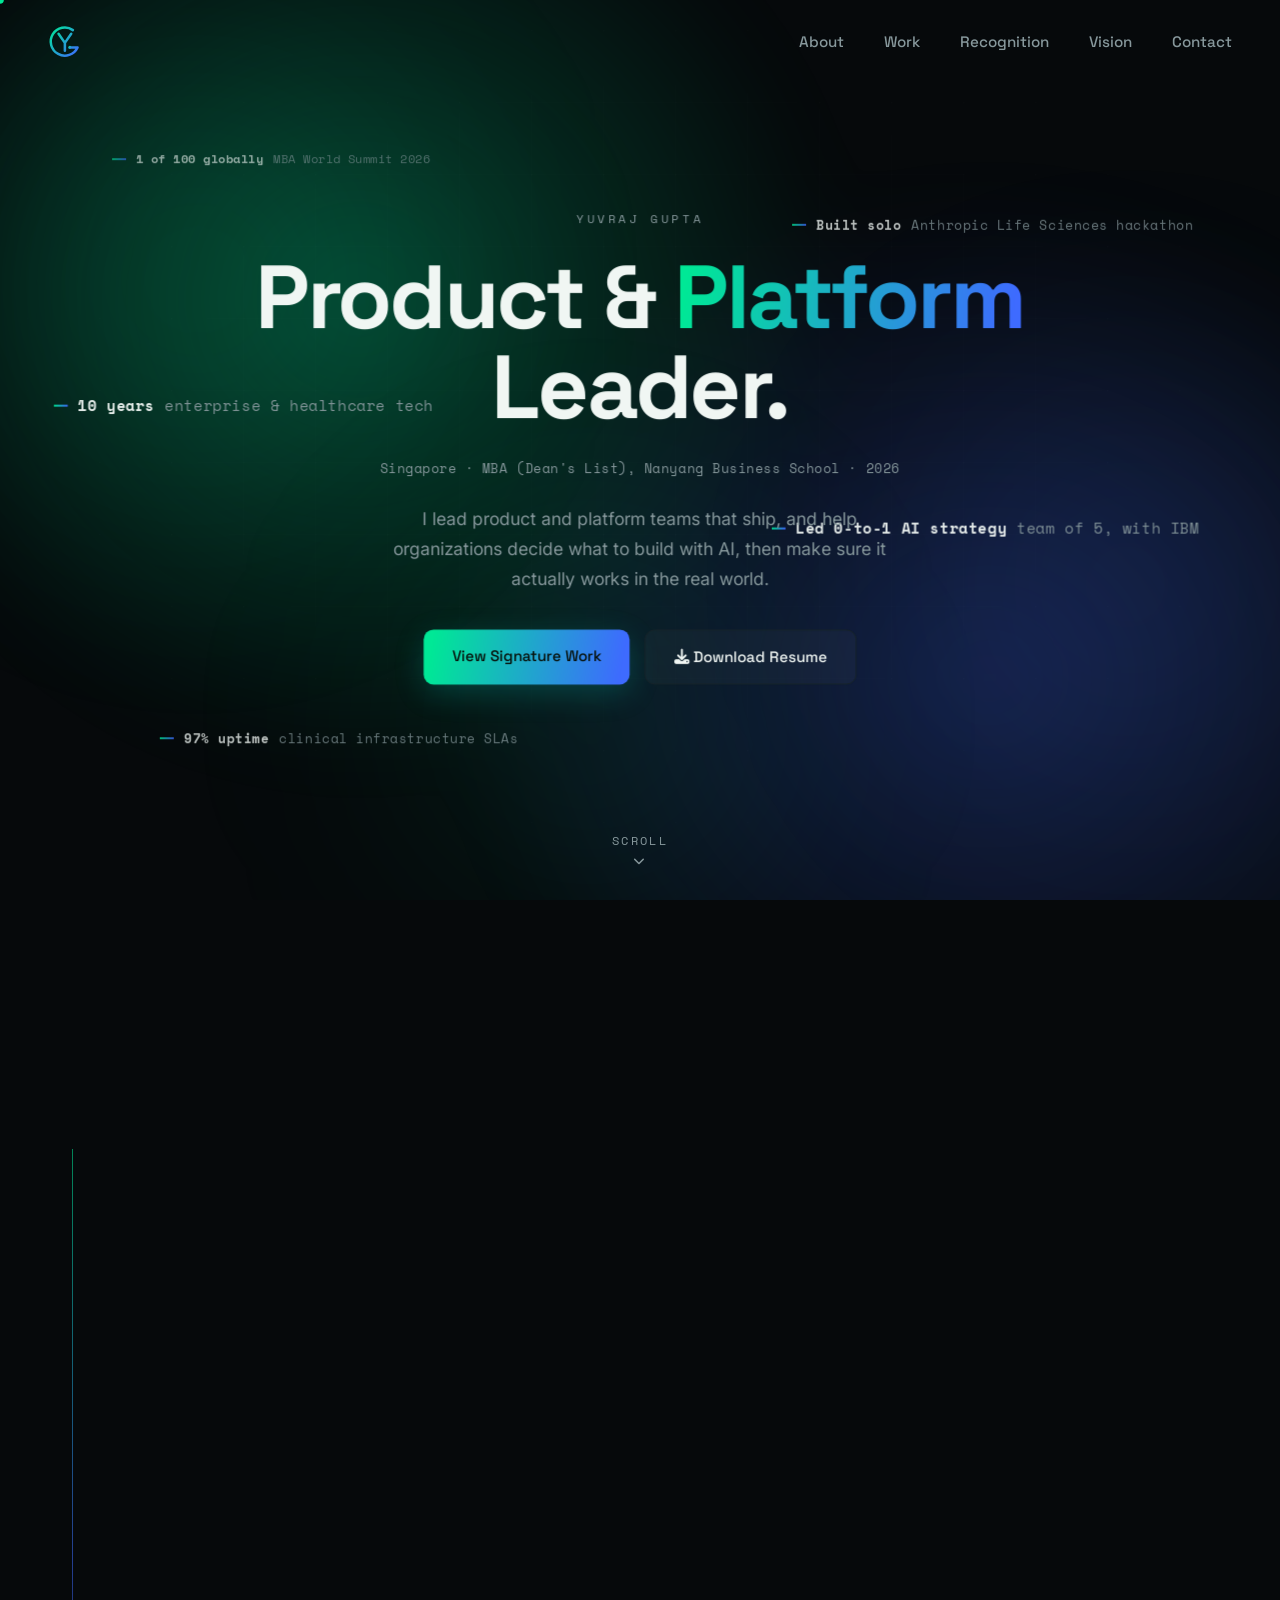
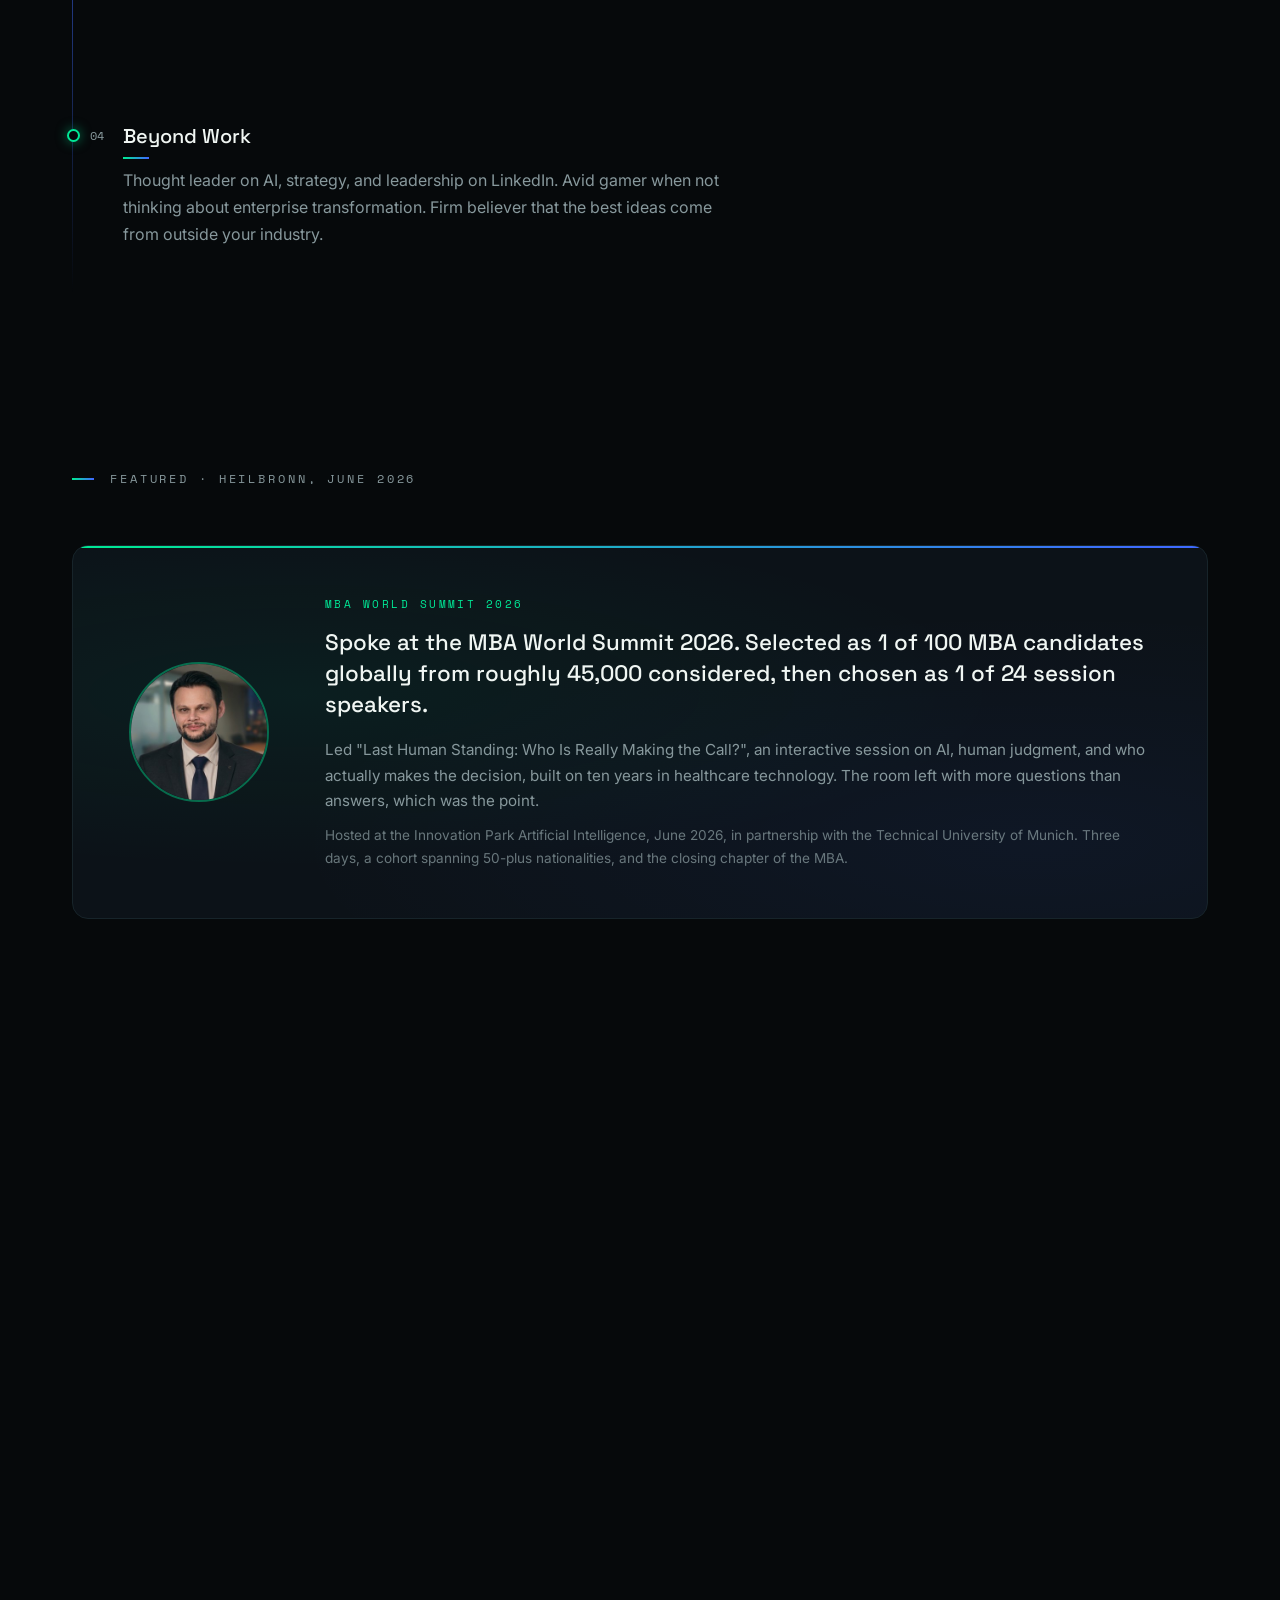
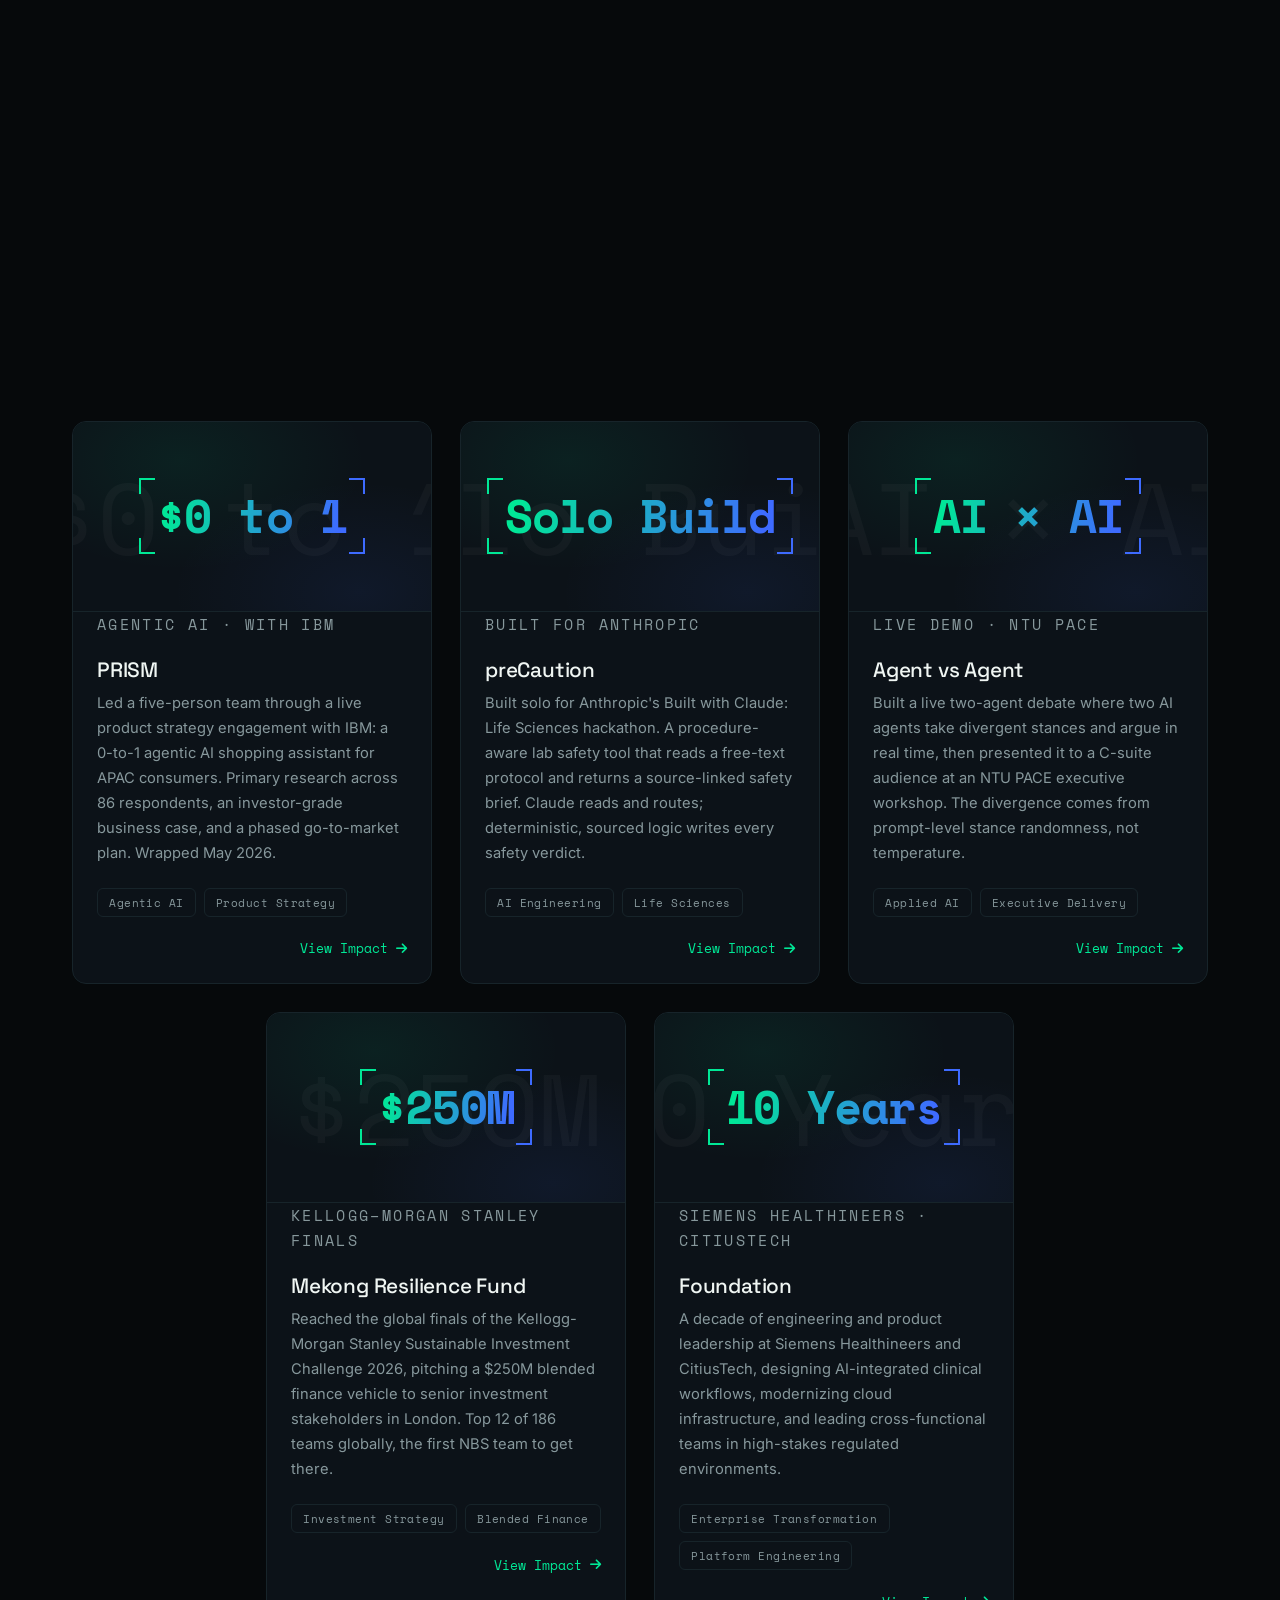
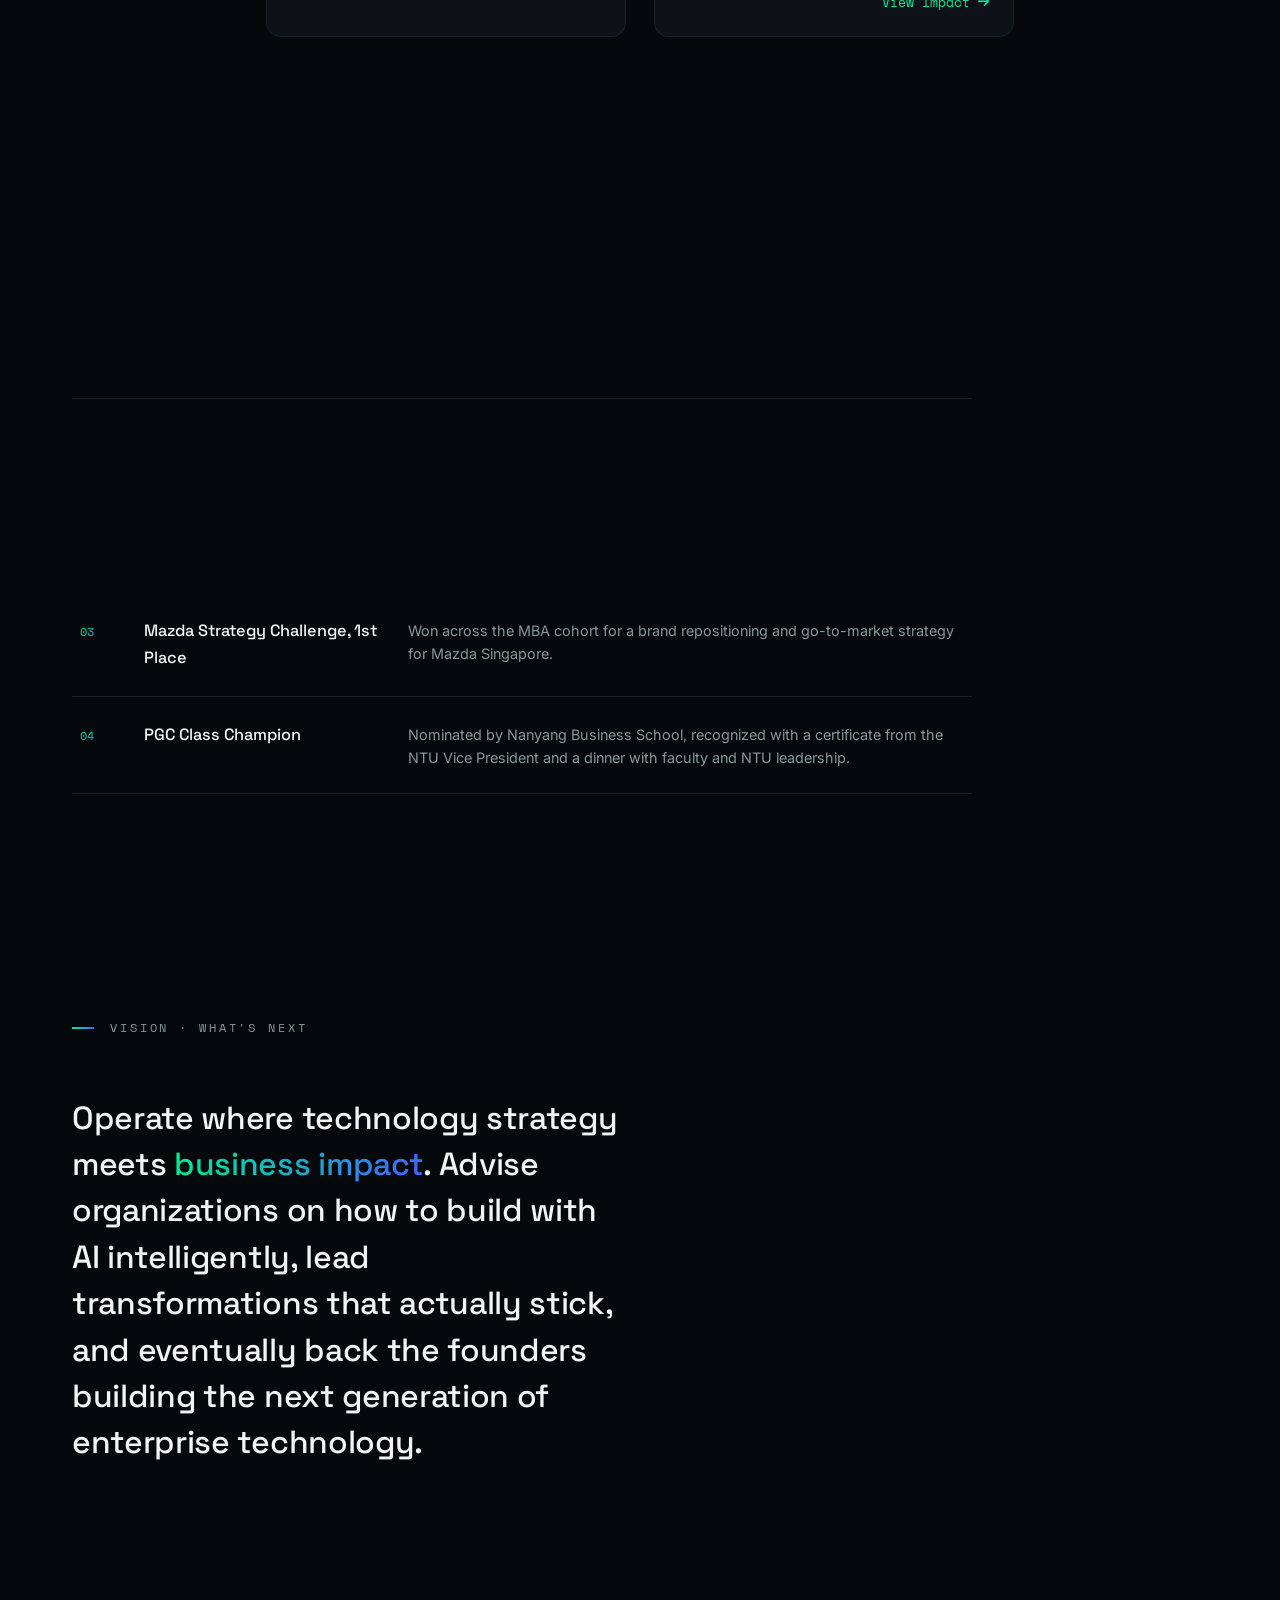
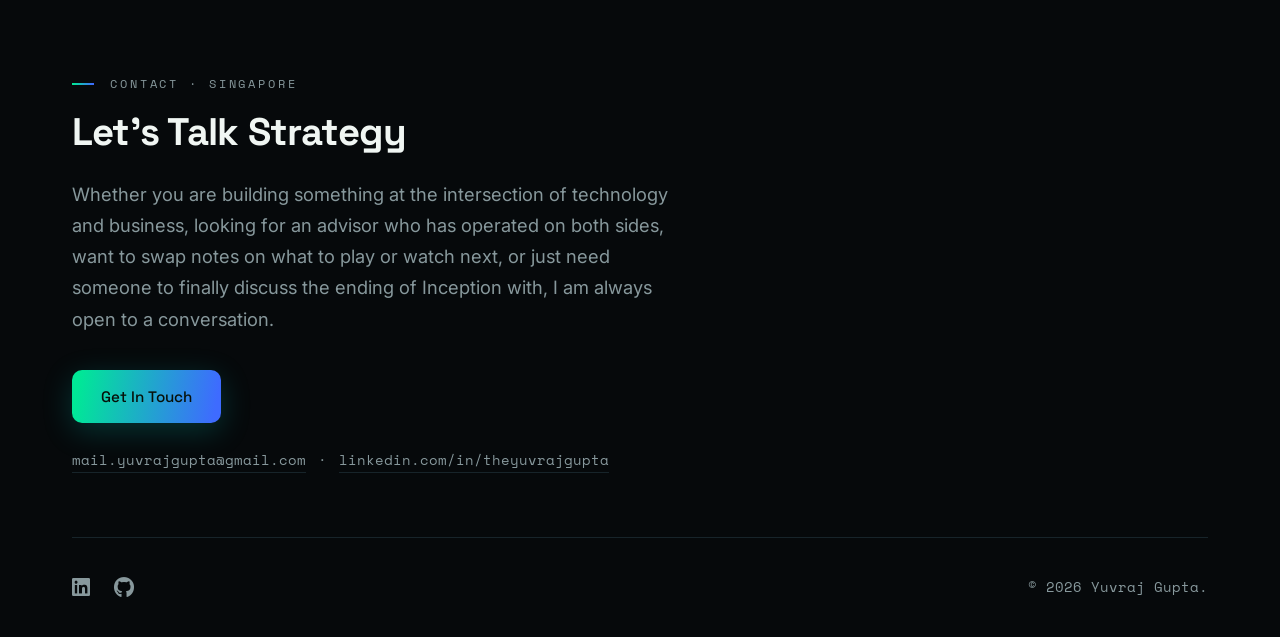
==== commit fb067b81: "Design system groundwork: grad-ink token, focus hardening, shell a11y Lifted-cobalt text ink (--grad" ====
--- a/index.html
+++ b/index.html
@@ -28,42 +28,57 @@
 </head>
 
 <body>
+    <a class="skip-link" href="#main-content">Skip to content</a>
     <div class="page-atmosphere" aria-hidden="true">
         <span class="atmo atmo-1"></span>
         <span class="atmo atmo-2"></span>
         <span class="atmo atmo-3"></span>
     </div>
-    <div id="scroll-progress-bar"></div>
+    <div id="scroll-progress-bar" aria-hidden="true"></div>
     <div class="cursor" aria-hidden="true"><span></span></div>
 
-    <nav class="navbar">
+    <nav class="navbar" aria-label="Primary">
         <div class="container">
-            <a href="#home" class="nav-logo">YG</a>
-            <ul class="nav-menu">
+            <a href="#home" class="nav-logo" aria-label="YG, back to top">
+                <svg viewBox="0 0 320 360" aria-hidden="true" focusable="false">
+                    <defs>
+                        <linearGradient id="nav-grad" x1="0" y1="0" x2="1" y2="1">
+                            <stop offset="0" stop-color="#00E896" />
+                            <stop offset="1" stop-color="#3E6BFF" />
+                        </linearGradient>
+                    </defs>
+                    <path fill="none" stroke="url(#nav-grad)" stroke-width="24" stroke-linecap="round"
+                        stroke-linejoin="round"
+                        d="M 100,112 L 160,198 L 160,272 M 220,112 L 160,198 M 236,77 A 133 133 0 1 0 280,241 L 226,241" />
+                    <circle cx="208" cy="241" r="16" fill="url(#nav-grad)" />
+                </svg>
+            </a>
+            <ul class="nav-menu" role="list">
                 <li><a href="#about">About</a></li>
                 <li><a href="#projects">Work</a></li>
                 <li><a href="#recognition">Recognition</a></li>
                 <li><a href="#vision">Vision</a></li>
                 <li><a href="#contact">Contact</a></li>
             </ul>
-            <button class="hamburger-btn" aria-label="Toggle navigation menu" aria-expanded="false">
+            <button class="hamburger-btn" aria-label="Toggle navigation menu" aria-expanded="false"
+                aria-controls="mobile-nav">
                 <span></span>
                 <span></span>
                 <span></span>
             </button>
         </div>
     </nav>
-    <div class="mobile-nav" id="mobile-nav" aria-hidden="true">
-        <ul>
+    <nav class="mobile-nav" id="mobile-nav" aria-hidden="true" aria-label="Menu">
+        <ul role="list">
             <li><a href="#about">About</a></li>
             <li><a href="#projects">Work</a></li>
             <li><a href="#recognition">Recognition</a></li>
             <li><a href="#vision">Vision</a></li>
             <li><a href="#contact">Contact</a></li>
         </ul>
-    </div>
-
-    <main id="main-content">
+    </nav>
+
+    <main id="main-content" tabindex="-1">
 
         <!-- ======== HOME SECTION ======== -->
         <section id="home" class="home-section">
--- a/portfolio/css/style.css
+++ b/portfolio/css/style.css
@@ -10,9 +10,17 @@
     --text-muted-color: #87989C;
     --border-color: #17242A;
     --grad: linear-gradient(100deg, var(--primary-accent) 5%, var(--secondary-accent) 95%);
+    /* The duotone as INK: same 226° cobalt hue lifted to #5C82FF so the
+       gradient stays readable at the 0.75rem micro-label step (≥4.9:1 on
+       its surfaces). Text-fill sizes only — glows, beams, buttons, and
+       every pole surface keep --grad; the two blues never sit adjacent
+       at text scale. */
+    --grad-ink: linear-gradient(100deg, var(--primary-accent) 5%, #5C82FF 95%);
     --font-heading: 'Space Grotesk', sans-serif;
     --font-body: 'Inter', sans-serif;
     --font-mono: 'Space Mono', monospace;
+    /* Dark UA chrome (scrollbars) against the near-black ground */
+    color-scheme: dark;
 }
 
 * {
@@ -24,6 +32,8 @@
 html {
     scroll-behavior: smooth;
     background-color: var(--background-color);
+    scrollbar-width: thin;
+    scrollbar-color: var(--border-color) transparent;
 }
 
 body {
@@ -102,7 +112,53 @@
     height: 3px;
     background: var(--grad);
     width: 0%;
-    z-index: 9999;
+    /* Above the navbar (1000) and mobile nav (999), below the modal
+       container (2000) so the bar dims behind the modal backdrop */
+    z-index: 1500;
+}
+
+/* Keyboard skip link: off-screen until focused, styled in the mono/plate
+   grammar. Fixed, not absolute — Shift+Tab from below the fold must still
+   reveal it in-viewport, not at document top */
+.skip-link {
+    position: fixed;
+    left: 1rem;
+    top: -3.5rem;
+    z-index: 3000;
+    padding: 0.6rem 1rem;
+    background: var(--surface-color);
+    color: var(--text-color);
+    border: 1px solid var(--border-color);
+    border-radius: 8px;
+    font-family: var(--font-mono);
+    font-size: 0.75rem;
+    letter-spacing: 0.18em;
+    text-transform: uppercase;
+    text-decoration: none;
+    transition: top 0.2s ease;
+}
+
+.skip-link:focus,
+.skip-link:focus-visible {
+    top: 1rem;
+}
+
+/* Screen-reader-only text (the card buttons carry their project name
+   this way: "View the Strategy · PRISM") */
+.visually-hidden {
+    position: absolute;
+    width: 1px;
+    height: 1px;
+    padding: 0;
+    margin: -1px;
+    overflow: hidden;
+    clip-path: inset(50%);
+    white-space: nowrap;
+    border: 0;
+}
+
+#main-content:focus {
+    outline: none;
 }
 
 /* ======== SIMPLIFIED CURSOR (dot → bracket corners on interactives) ======== */
@@ -208,6 +264,29 @@
 section {
     padding: 7rem 0;
     position: relative;
+    overflow: clip;
+}
+
+/* Safari <16 / Firefox <81 drop `overflow: clip` and fall back to visible,
+   letting decorative field layers bleed across neighbouring sections. Restore
+   clipping there with `hidden`, but ONLY on sections with no sticky
+   descendants: #about (.about-frame) and #projects (.signature-mark) must
+   stay `visible` because `hidden` creates a scroll container that would break
+   their sticky rails; #home already declares overflow: hidden itself. This
+   block can never match in any browser that supports clip. */
+@supports not (overflow: clip) {
+    #featured-moment,
+    #expertise,
+    #recognition,
+    #vision {
+        overflow: hidden;
+    }
+}
+
+/* Content plane sits above each section's decorative field layer */
+section > .container {
+    position: relative;
+    z-index: 1;
 }
 
 .section-head {
@@ -254,13 +333,13 @@
 
 body.js .reveal {
     opacity: 0;
-    transform: translateY(18px);
+    transform: translateY(18px) scale(0.985);
     transition: opacity 0.6s ease, transform 0.6s ease;
 }
 
 body.js .reveal.is-visible {
     opacity: 1;
-    transform: translateY(0);
+    transform: translateY(0) scale(1);
 }
 
 /* ======== NAVIGATION ======== */
@@ -292,12 +371,16 @@
 }
 
 .nav-logo {
-    font-family: var(--font-mono);
-    font-size: 1.3rem;
-    font-weight: 700;
     color: var(--text-color);
     text-decoration: none;
-    letter-spacing: 0.05em;
+    display: block;
+}
+
+/* The brand mark: the same YG monogram the Work section signs with */
+.nav-logo svg {
+    display: block;
+    height: 38px;
+    width: auto;
 }
 
 .nav-menu {
@@ -320,12 +403,14 @@
     color: var(--primary-accent);
 }
 
+/* No border-radius here: the outline follows each component's own radius,
+   and a global radius out-specifies every component rule (it was squaring
+   cards, chips, and the close button on keyboard focus) */
 a:focus-visible,
 button:focus-visible,
 [role="button"]:focus-visible {
     outline: 2px solid var(--primary-accent);
     outline-offset: 3px;
-    border-radius: 2px;
 }
 
 /* ======== HERO — DEPTH FIELD ======== */
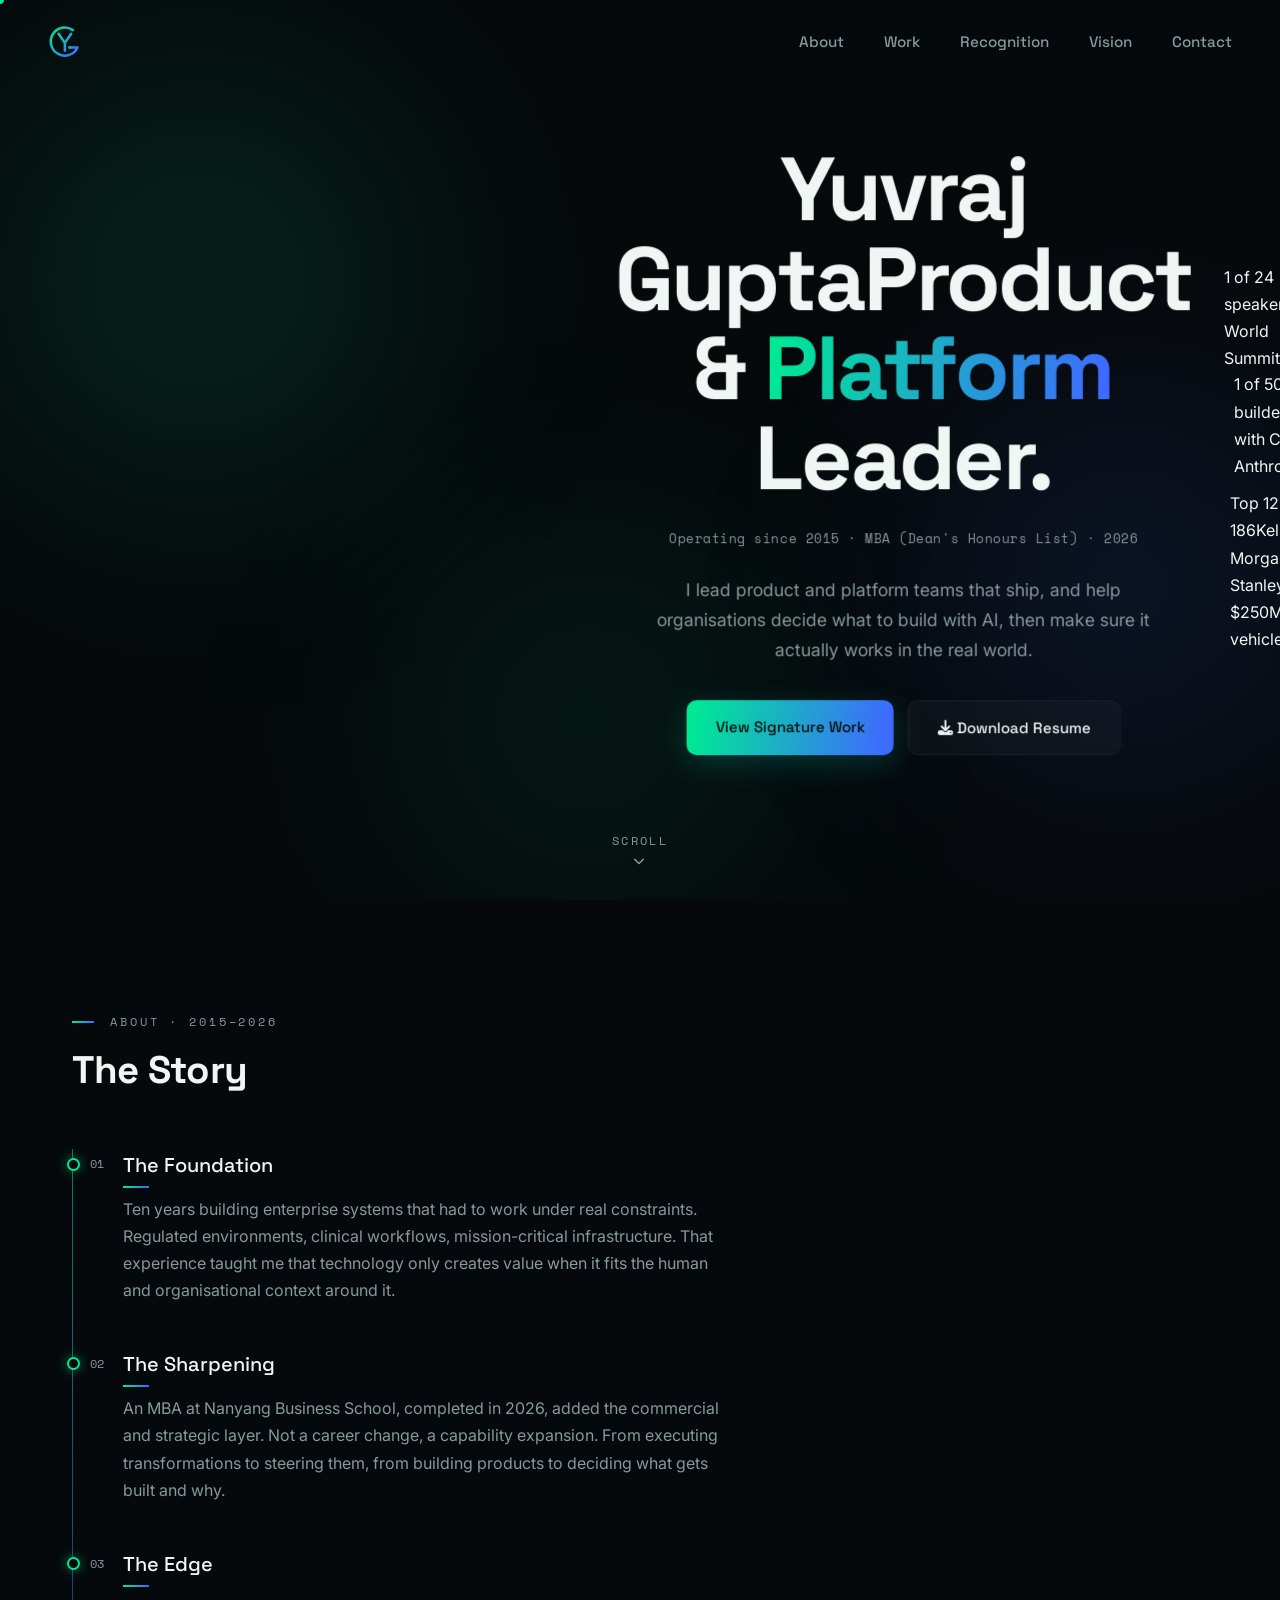
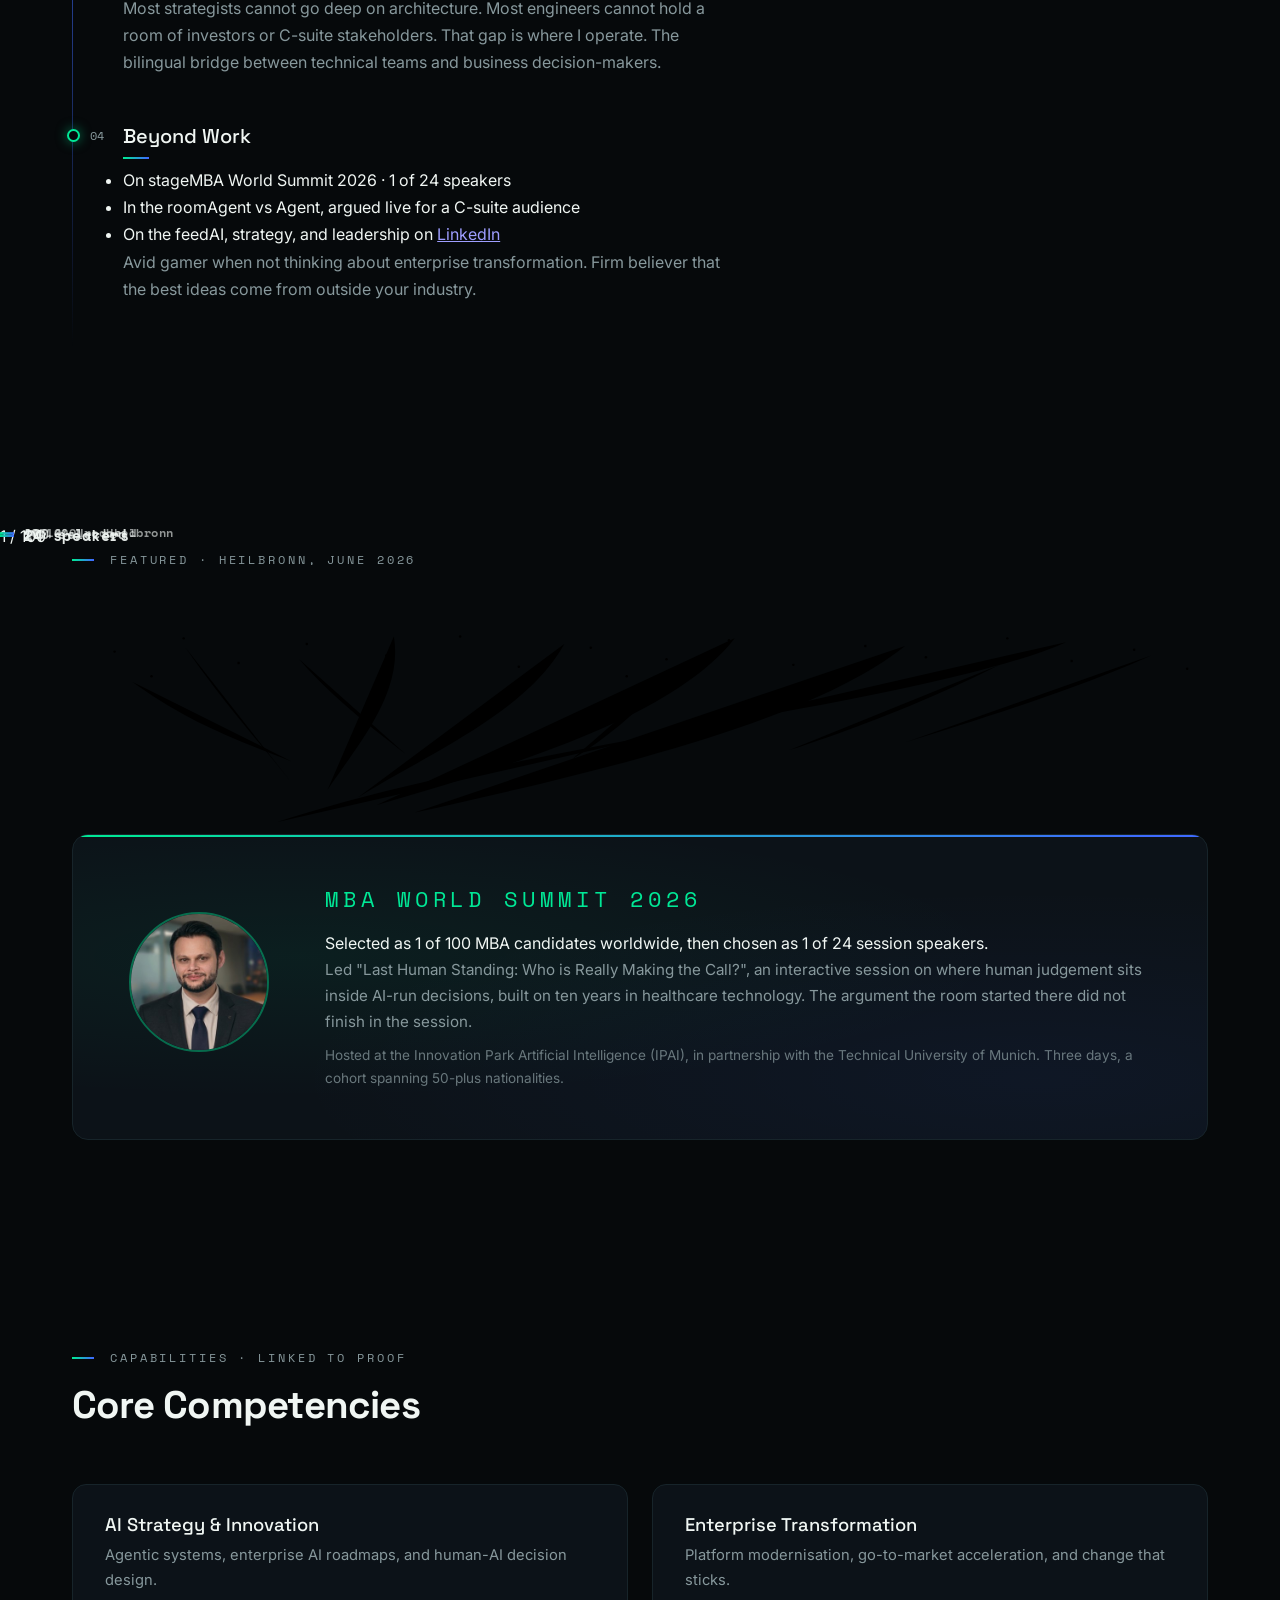
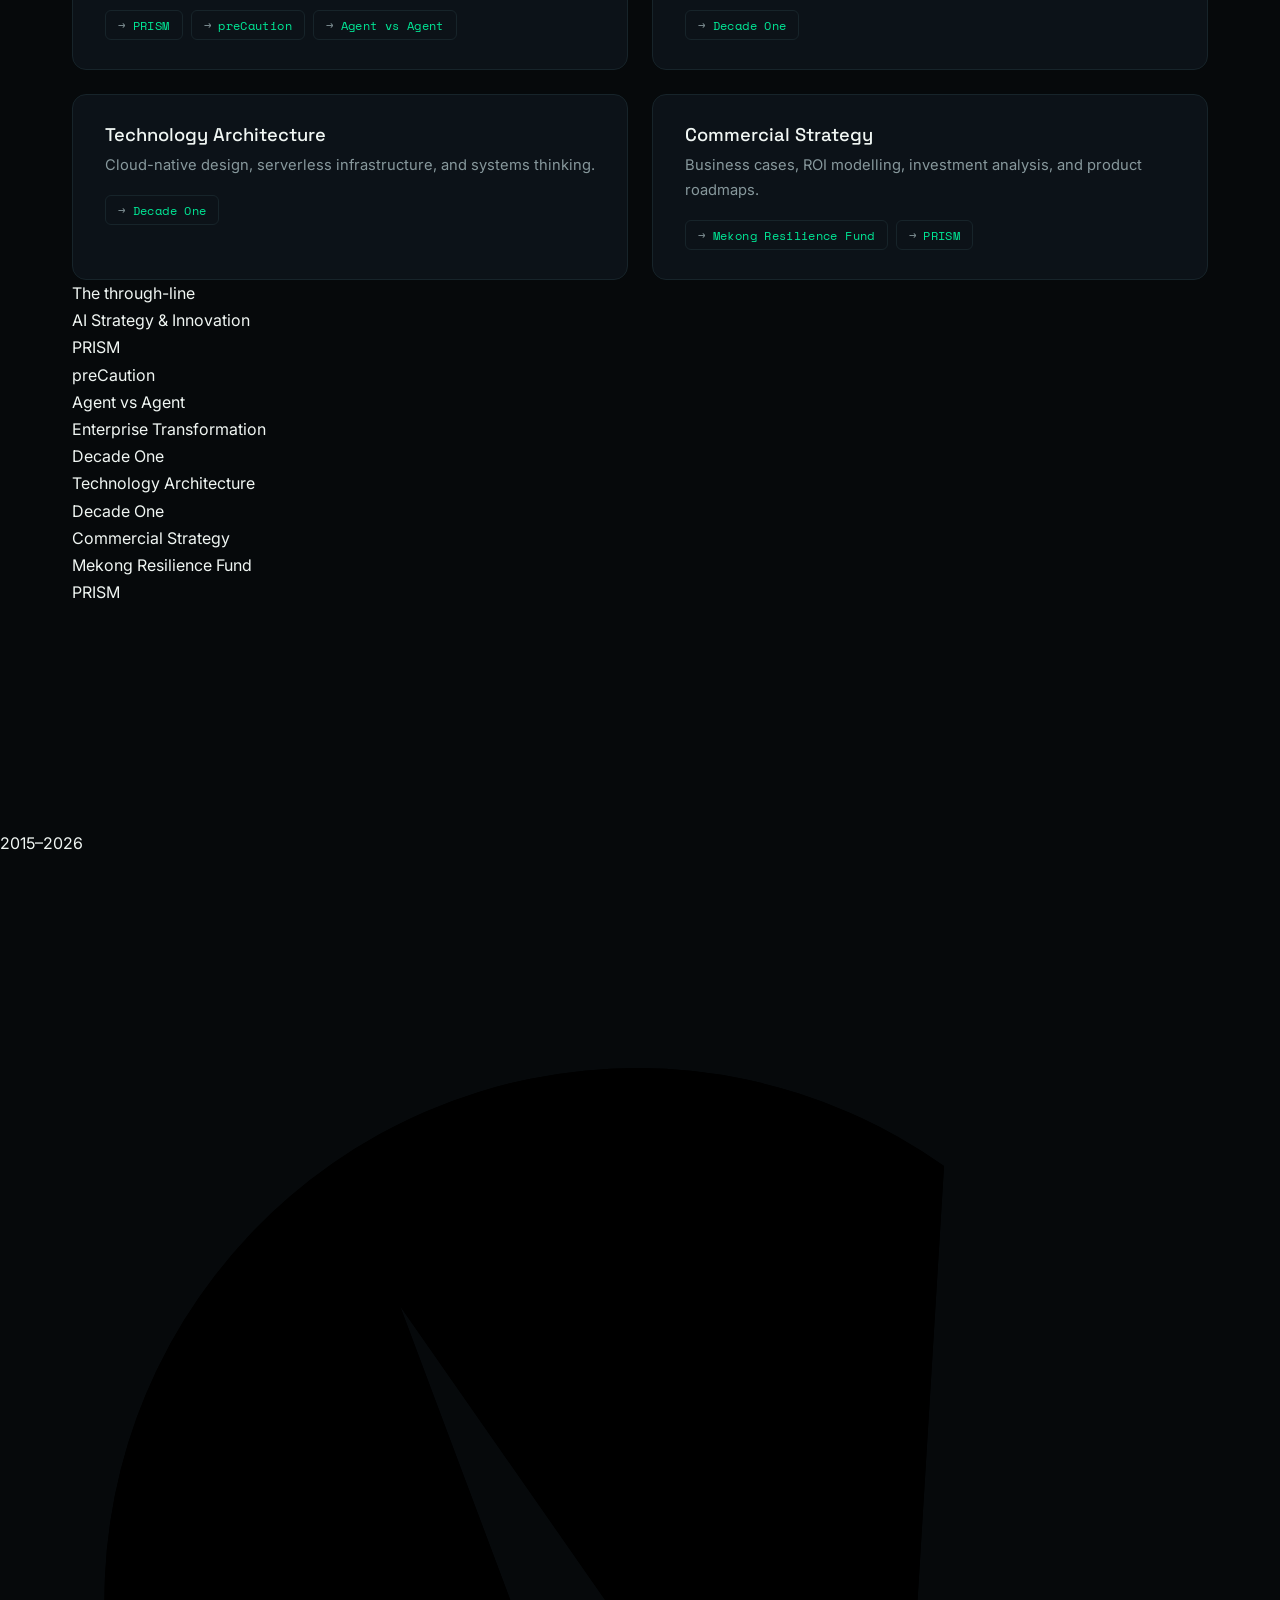
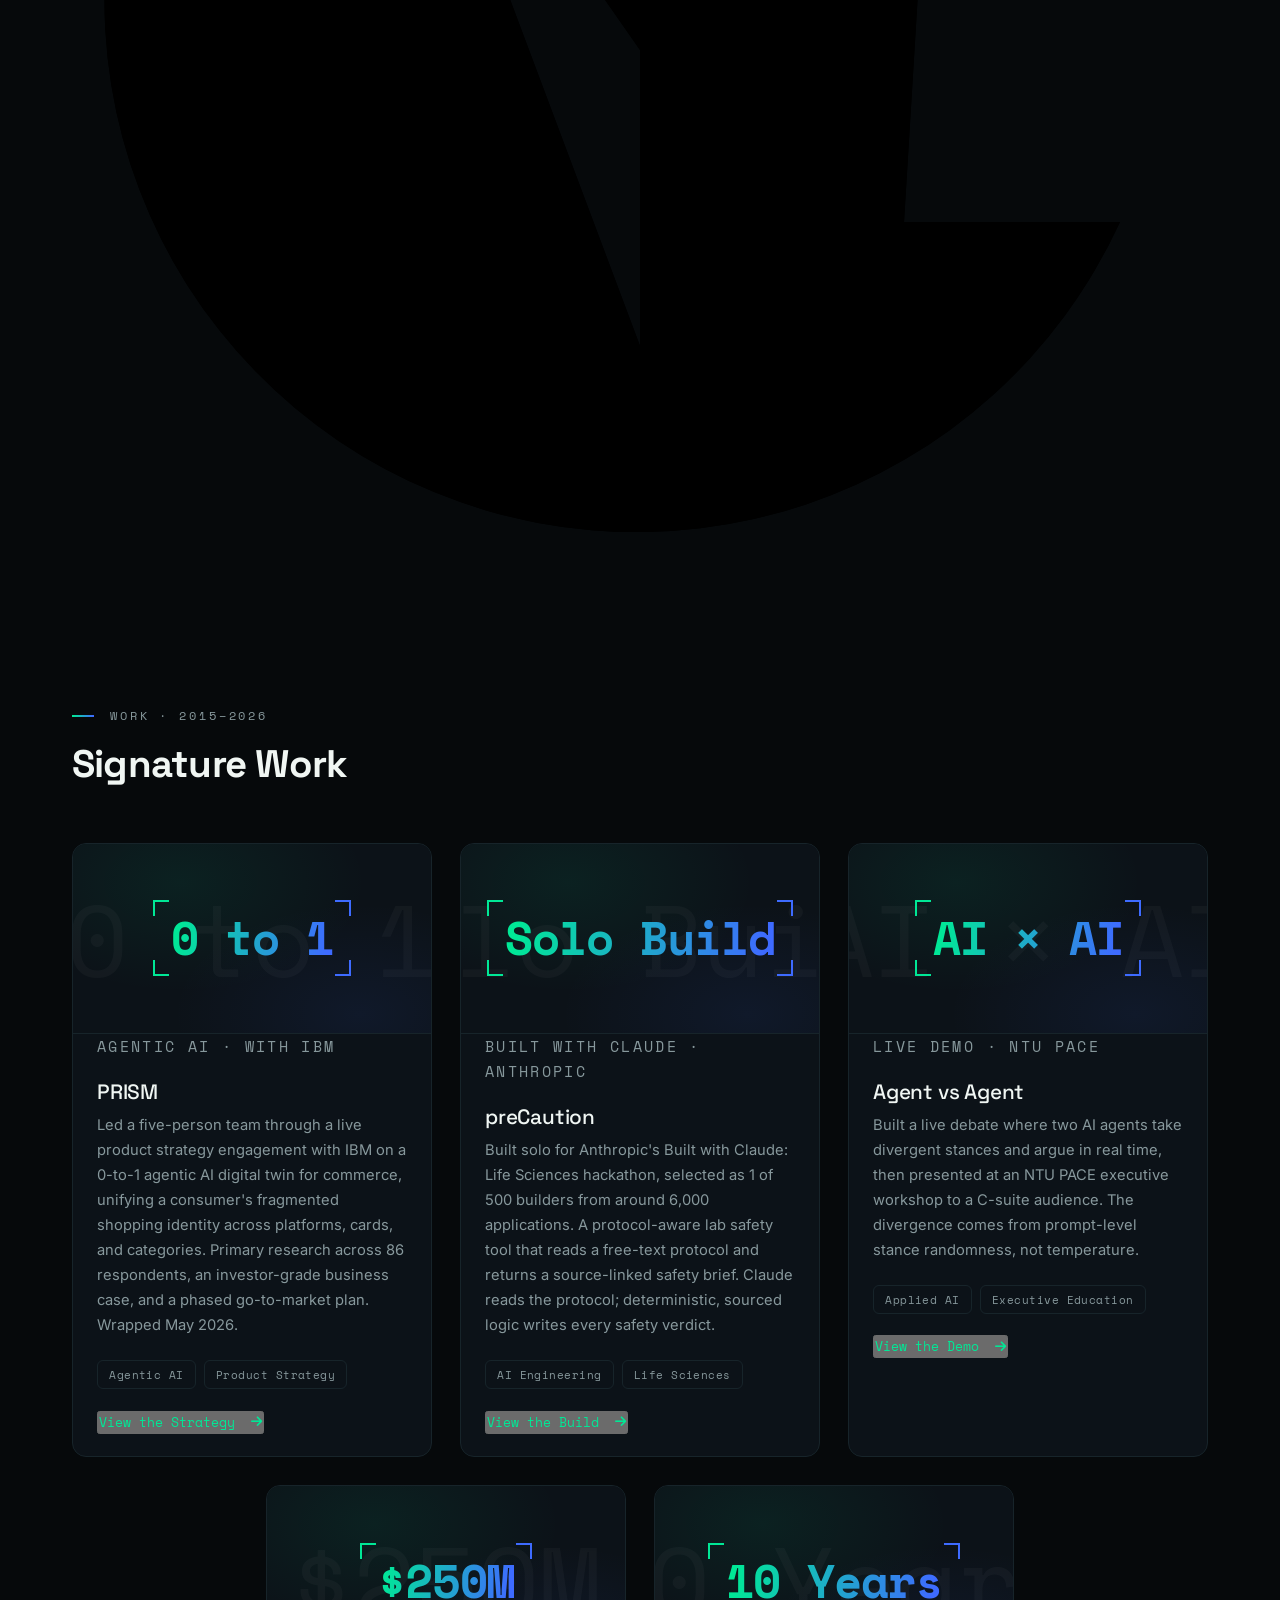
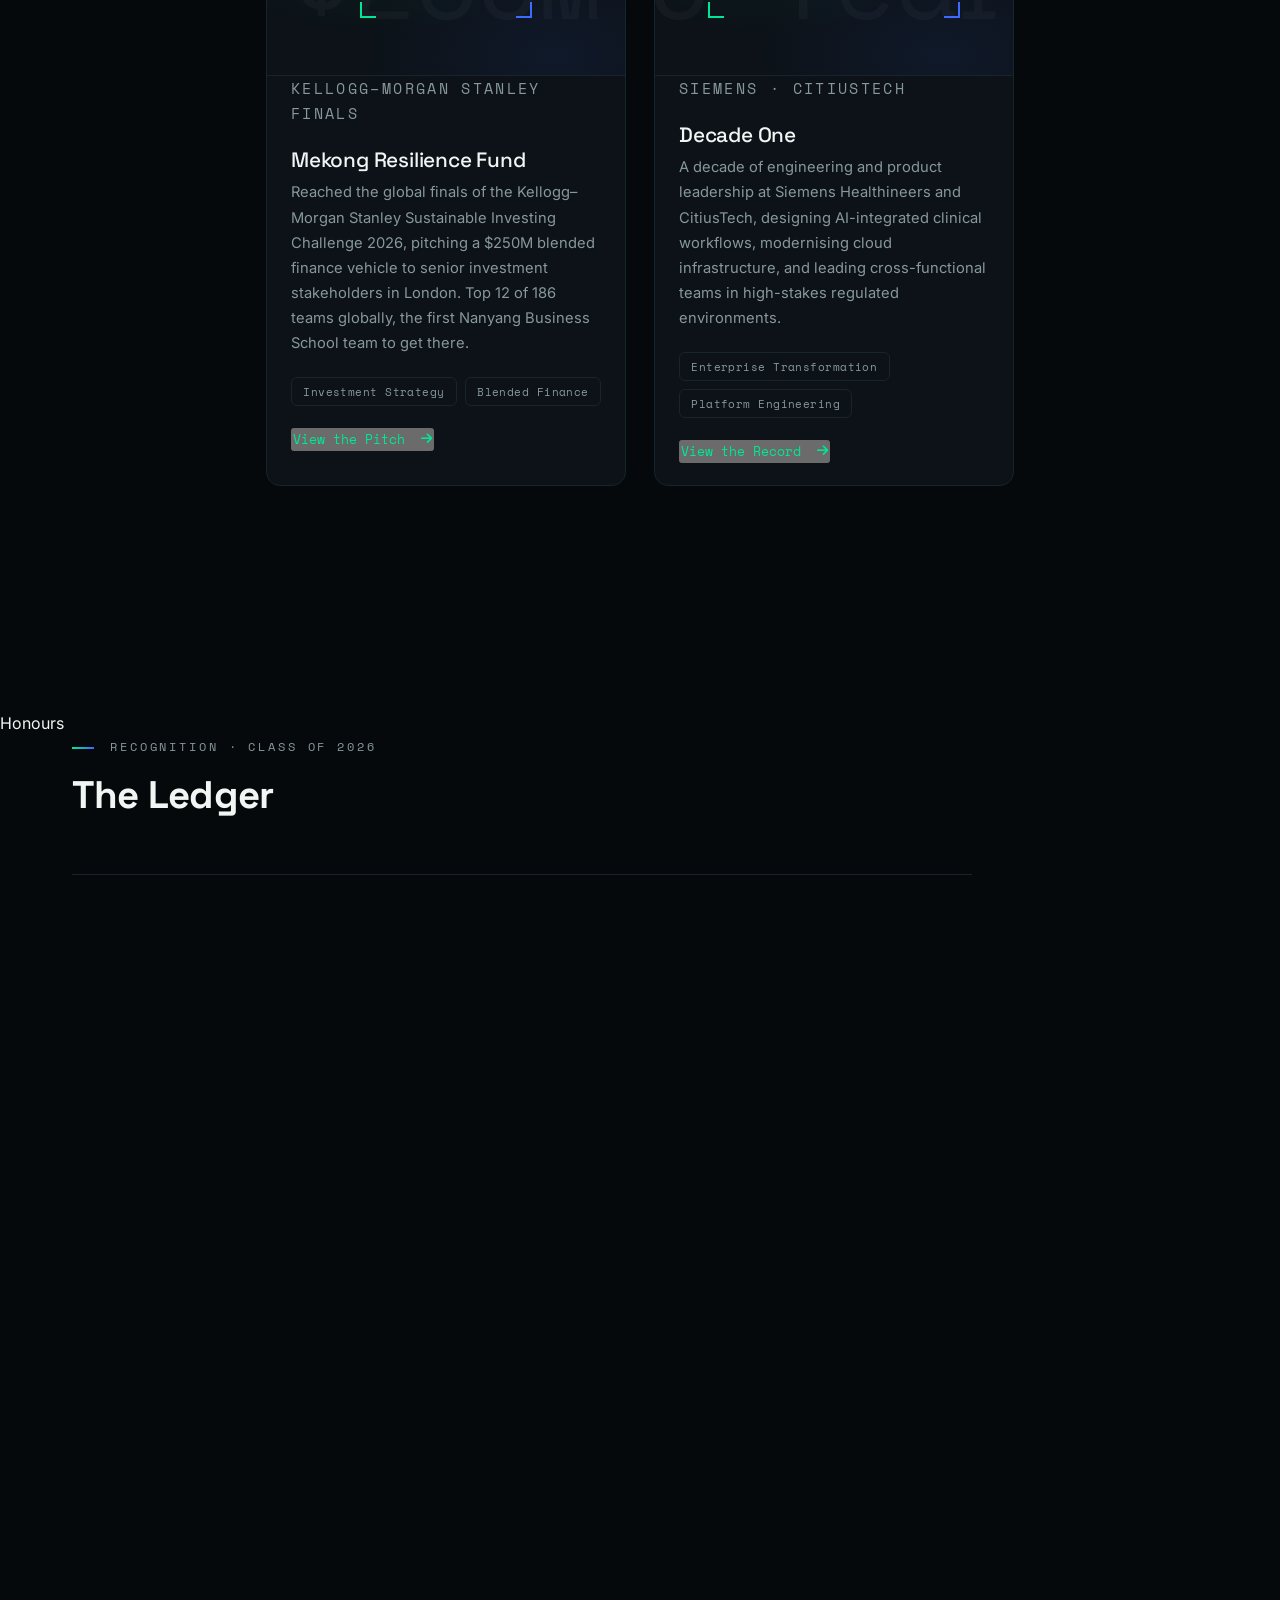
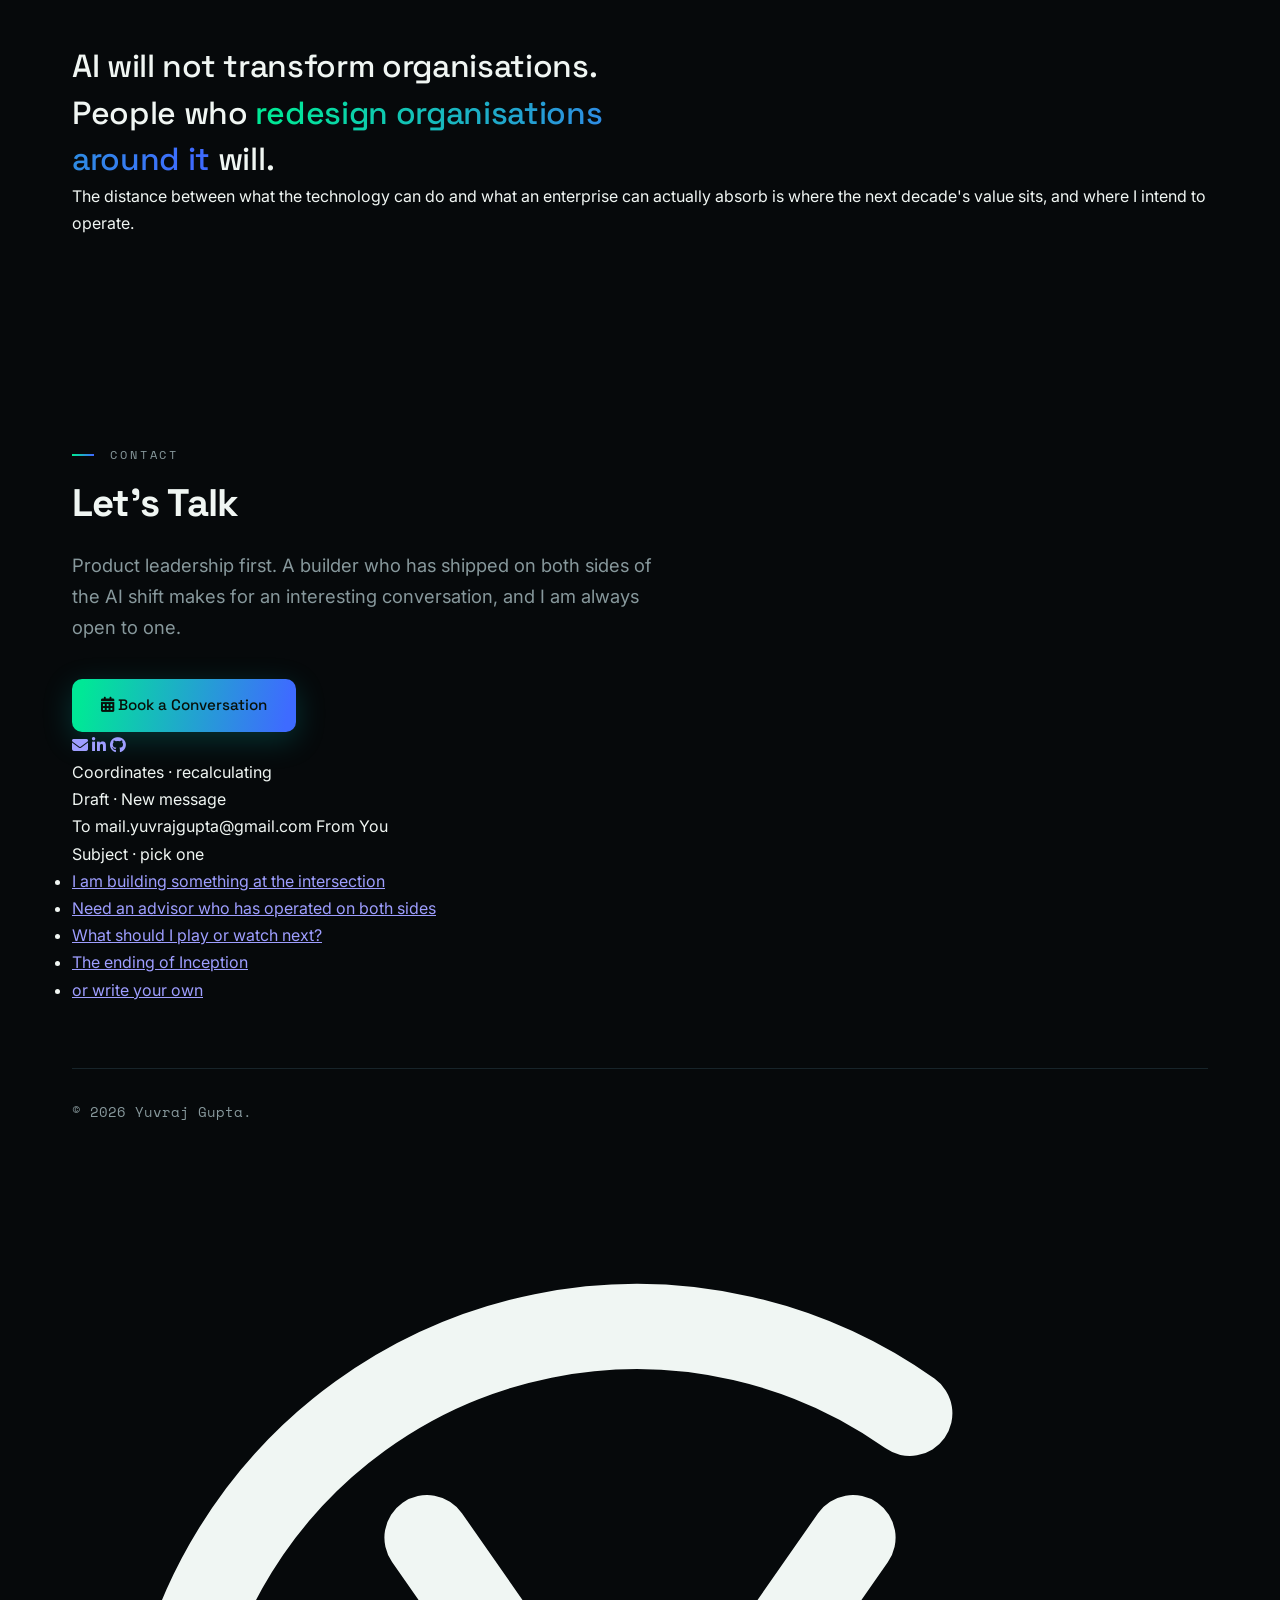
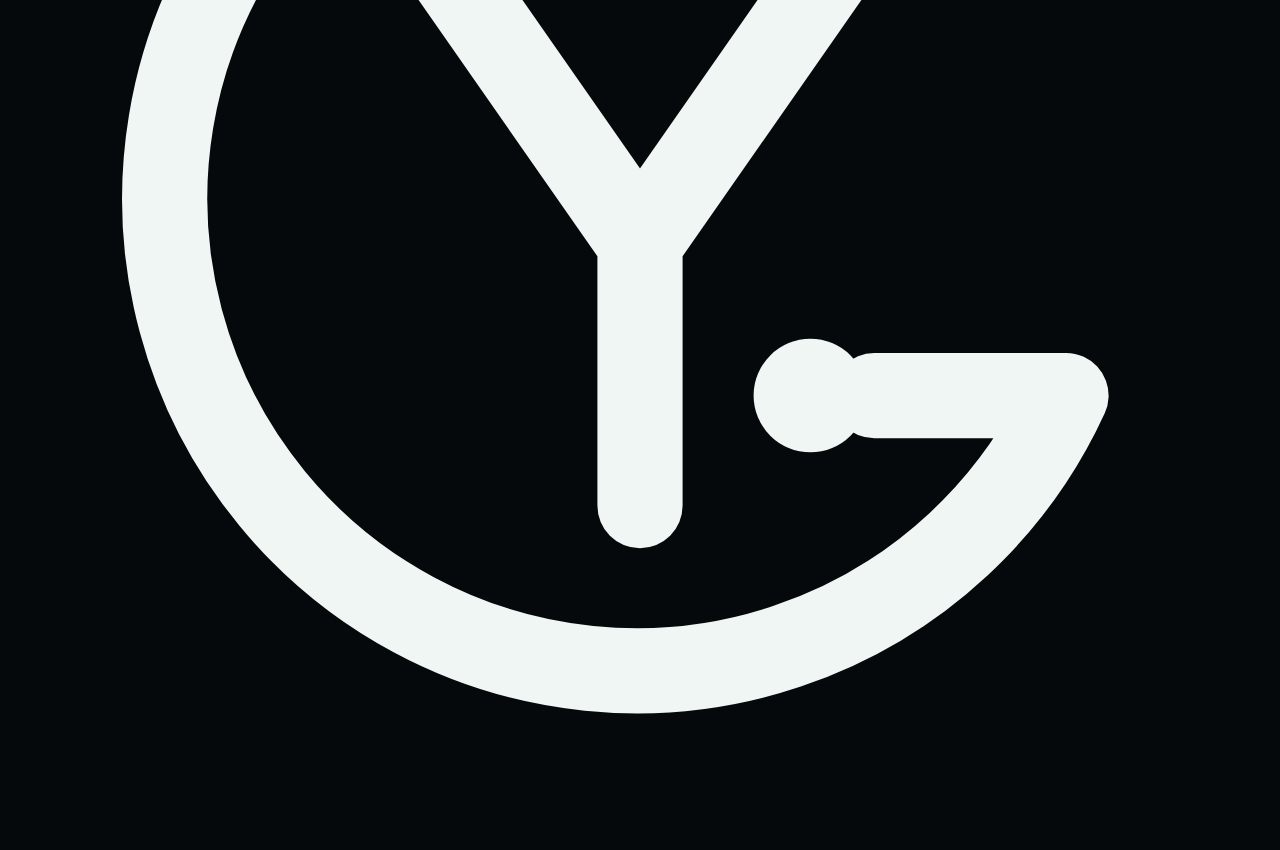
==== commit 110cfed3: "Share surface: builder-first meta descriptions and regenerated OG preview Google snippet leads with " ====
--- a/index.html
+++ b/index.html
@@ -6,18 +6,23 @@
     <meta name="viewport" content="width=device-width, initial-scale=1.0">
     <title>Yuvraj Gupta | Product & Platform Leader</title>
     <meta name="description"
-        content="Product and platform leader with 10 years shipping enterprise software at Siemens Healthineers and CitiusTech, now operating at the AI strategy layer. MBA (Dean's List), Nanyang Business School. Based in Singapore." />
+        content="Product and platform leader. Ten years of systems that could not fail, now leading what organisations build with AI. MBA (Dean's Honours List), Nanyang Business School." />
     <meta property="og:title" content="Yuvraj Gupta | Product & Platform Leader" />
-    <meta property="og:description" content="I lead product and platform teams that ship, and help organizations decide what to build with AI. 10 years of enterprise execution, now operating at the strategy layer." />
+    <meta property="og:description" content="I lead product and platform teams that ship, and help organisations decide what to build with AI. A builder who has shipped on both sides of the AI shift makes for an interesting conversation." />
     <meta property="og:image" content="https://theyuvrajgupta.github.io/portfolio/assets/og-preview.png" />
+    <meta property="og:image:width" content="1200" />
+    <meta property="og:image:height" content="630" />
+    <meta property="og:image:alt" content="Yuvraj Gupta, Product and Platform Leader. Aurora duotone hero with the status line: Operating since 2015, MBA (Dean's Honours List), 2026." />
     <meta property="og:url" content="https://theyuvrajgupta.github.io/" />
     <meta property="og:type" content="website" />
     <meta name="twitter:card" content="summary_large_image" />
     <meta name="twitter:title" content="Yuvraj Gupta | Product & Platform Leader" />
-    <meta name="twitter:description" content="I lead product and platform teams that ship, and help organizations decide what to build with AI. 10 years of enterprise execution, now operating at the strategy layer." />
+    <meta name="twitter:description" content="I lead product and platform teams that ship, and help organisations decide what to build with AI. A builder who has shipped on both sides of the AI shift makes for an interesting conversation." />
     <meta name="twitter:image" content="https://theyuvrajgupta.github.io/portfolio/assets/og-preview.png" />
+    <meta name="twitter:image:alt"
+        content="Yuvraj Gupta, Product &amp; Platform Leader. Operating since 2015, MBA (Dean's Honours List), 2026." />
     <link rel="icon"
-        href="data:image/svg+xml,<svg xmlns='http://www.w3.org/2000/svg' viewBox='0 0 100 100'><circle cx='50' cy='50' r='50' fill='%230C1218'/><text x='50%' y='50%' dominant-baseline='central' text-anchor='middle' font-size='60' font-family='sans-serif' fill='%2300E896'>YG</text></svg>">
+        href="data:image/svg+xml,<svg xmlns='http://www.w3.org/2000/svg' viewBox='0 0 100 100'><defs><linearGradient id='g' x1='0' y1='0' x2='1' y2='1'><stop offset='0' stop-color='%2300E896'/><stop offset='1' stop-color='%233E6BFF'/></linearGradient></defs><circle cx='50' cy='50' r='50' fill='%230C1218'/><g transform='translate(8.5,3) scale(0.262)'><path fill='none' stroke='url(%23g)' stroke-width='30' stroke-linecap='round' stroke-linejoin='round' d='M 100,112 L 160,198 L 160,272 M 220,112 L 160,198 M 236,77 A 133 133 0 1 0 280,241 L 226,241'/><circle cx='208' cy='241' r='22' fill='url(%23g)'/></g></svg>">
     <link rel="stylesheet" href="./portfolio/css/style.css">
     <link rel="stylesheet" href="https://cdnjs.cloudflare.com/ajax/libs/font-awesome/6.4.0/css/all.min.css">
     <link rel="preconnect" href="https://fonts.googleapis.com">
@@ -82,32 +87,77 @@
 
         <!-- ======== HOME SECTION ======== -->
         <section id="home" class="home-section">
-            <div class="hero-glow" data-depth="0.030" data-drift="18" aria-hidden="true"></div>
-            <div class="hero-grid-lines" data-depth="0.015" data-drift="10" aria-hidden="true"></div>
-
-            <div class="hero-frags" aria-hidden="true">
-                <div class="frag frag-far f1" data-depth="0.035" data-drift="6"><span class="k">1 of 100
-                        globally</span><span class="v">MBA World Summit 2026</span></div>
-                <div class="frag frag-mid f2" data-depth="0.075" data-drift="9"><span class="k">Built solo</span><span
-                        class="v">Anthropic Life Sciences hackathon</span></div>
-                <div class="frag frag-near f3" data-depth="0.130" data-drift="12"><span class="k">Led 0-to-1 AI
-                        strategy</span><span class="v">team of 5, with IBM</span></div>
-                <div class="frag frag-mid f4" data-depth="0.075" data-drift="10"><span class="k">97% uptime</span><span
-                        class="v">clinical infrastructure SLAs</span></div>
-                <div class="frag frag-near f5" data-depth="0.130" data-drift="14"><span class="k">10 years</span><span
-                        class="v">enterprise &amp; healthcare tech</span></div>
-            </div>
-
+            <!-- THE AURORA: the site is named Aurora Field, and the hero is
+                 the only place the aurora itself appears. Structured light
+                 curtains breathe above the headline — emerald pole left,
+                 cobalt right, the blend hues between — and the cursor
+                 steers the sky via the shared depth engine. Decorative;
+                 the credential row below is real content in the hero. -->
+            <div class="hero-aurora" aria-hidden="true">
+                <div class="au-wash"></div>
+                <div class="au-crown"></div>
+                <div class="au-wrap au-back" data-depth="0.025" data-drift="0">
+                    <div class="au-curtain au-c1"></div>
+                    <div class="au-curtain au-c3"></div>
+                </div>
+                <div class="au-wrap au-front" data-depth="0.06" data-drift="0">
+                    <div class="au-curtain au-c2"></div>
+                    <div class="au-curtain au-c4"></div>
+                </div>
+                <!-- The living sky: canvas ribbons rendered by the engine
+                     under desktop + motion; the CSS curtains above are the
+                     rest state everywhere else -->
+                <canvas class="au-live" width="640" height="300"></canvas>
+            </div>
             <div class="hero" data-depth="-0.018" data-drift="4">
-                <p class="hero-eyebrow">Yuvraj Gupta</p>
-                <h1 class="hero-headline">Product &amp; <span class="grad">Platform</span><br>Leader.</h1>
-                <p class="hero-status">Singapore &middot; MBA (Dean's List), Nanyang Business School &middot; 2026</p>
-                <p class="hero-intro">I lead product and platform teams that ship, and help organizations decide what
+                <h1 class="hero-headline"><span class="hero-name">Yuvraj Gupta</span>Product &amp; <span
+                        class="grad">Platform</span><br>Leader.</h1>
+                <p class="hero-status">Operating since 2015 &middot; MBA (<span class="hs-em">Dean's Honours
+                        List</span>)
+                    &middot; 2026</p>
+                <p class="hero-intro">I lead product and platform teams that ship, and help organisations decide what
                     to build with AI, then make sure it actually works in the real world.</p>
                 <div class="home-buttons">
                     <a href="#projects" class="btn btn-primary">View Signature Work</a>
                     <a href="./portfolio/assets/Resume_YuvrajGupta.pdf" class="btn btn-ghost" download><i
-                            class="fa-solid fa-download"></i> Download Resume</a>
+                            class="fa-solid fa-download" aria-hidden="true"></i> Download Resume</a>
+                </div>
+            </div>
+
+            <!-- THE LANDINGS: the aurora comes down in three places. Each
+                 credential is a landing site spread across the hero's lower
+                 volume: a cone of station-hued light descending from the
+                 sky, the machined instrument plate at its foot, a glow pool
+                 beneath, each at its own parallax depth (data-depth on the
+                 wrappers; the engine owns their transforms). Real content;
+                 decorative spans only are aria-hidden. -->
+            <div class="creds-field">
+                <div class="cred-wrap cw-1" data-depth="0.04" data-drift="5">
+                    <div class="cred cred-e">
+                        <span class="cred-beam" aria-hidden="true"></span>
+                        <span class="cred-pool" aria-hidden="true"></span>
+                        <span class="cred-catch" aria-hidden="true"></span>
+                        <span class="k">1 of 24 speakers</span><span class="v">MBA World Summit
+                            2026</span>
+                    </div>
+                </div>
+                <div class="cred-wrap cw-2" data-depth="0.07" data-drift="6">
+                    <div class="cred cred-t">
+                        <span class="cred-beam" aria-hidden="true"></span>
+                        <span class="cred-pool" aria-hidden="true"></span>
+                        <span class="cred-catch" aria-hidden="true"></span>
+                        <span class="k">1 of 500 builders</span><span class="v">Built with Claude
+                            &middot; Anthropic</span>
+                    </div>
+                </div>
+                <div class="cred-wrap cw-3" data-depth="0.1" data-drift="5">
+                    <div class="cred cred-c">
+                        <span class="cred-beam" aria-hidden="true"></span>
+                        <span class="cred-pool" aria-hidden="true"></span>
+                        <span class="cred-catch" aria-hidden="true"></span>
+                        <span class="k">Top 12 of 186</span><span class="v">Kellogg&ndash;Morgan Stanley
+                            &middot; $250M vehicle</span>
+                    </div>
                 </div>
             </div>
 
@@ -121,32 +171,34 @@
         <section id="about" class="about-section">
             <div class="container">
                 <header class="section-head reveal">
-                    <p class="section-eyebrow">About &middot; 2016&ndash;2026</p>
+                    <p class="section-eyebrow">About &middot; 2015&ndash;2026</p>
                     <h2 class="section-title">The Story</h2>
                 </header>
+                <div class="about-layout">
                 <div class="timeline-container">
-                    <div class="timeline-item reveal">
-                        <span class="timeline-marker">01</span>
+                    <span class="timeline-progress" aria-hidden="true"></span>
+                    <div class="timeline-item reveal" data-focal>
+                        <span class="timeline-marker" aria-hidden="true">01</span>
                         <div class="timeline-content">
                             <h3>The Foundation</h3>
                             <p>Ten years building enterprise systems that had to work under real constraints. Regulated
                                 environments, clinical workflows, mission-critical infrastructure. That experience taught
-                                me that technology only creates value when it fits the human and organizational context
+                                me that technology only creates value when it fits the human and organisational context
                                 around it.</p>
                         </div>
                     </div>
-                    <div class="timeline-item reveal">
-                        <span class="timeline-marker">02</span>
+                    <div class="timeline-item reveal" data-focal>
+                        <span class="timeline-marker" aria-hidden="true">02</span>
                         <div class="timeline-content">
                             <h3>The Sharpening</h3>
                             <p>An MBA at Nanyang Business School, completed in 2026, added the commercial and
                                 strategic layer. Not a career change, a capability expansion. From executing
-                                transformations to advising on them, from building products to defining what gets
+                                transformations to steering them, from building products to deciding what gets
                                 built and why.</p>
                         </div>
                     </div>
-                    <div class="timeline-item reveal">
-                        <span class="timeline-marker">03</span>
+                    <div class="timeline-item reveal" data-focal>
+                        <span class="timeline-marker" aria-hidden="true">03</span>
                         <div class="timeline-content">
                             <h3>The Edge</h3>
                             <p>Most strategists cannot go deep on architecture. Most engineers cannot hold a room of
@@ -154,191 +206,335 @@
                                 between technical teams and business decision-makers.</p>
                         </div>
                     </div>
-                    <div class="timeline-item reveal">
-                        <span class="timeline-marker">04</span>
+                    <div class="timeline-item reveal" data-focal>
+                        <span class="timeline-marker" aria-hidden="true">04</span>
                         <div class="timeline-content">
                             <h3>Beyond Work</h3>
-                            <p>Thought leader on AI, strategy, and leadership on LinkedIn. Avid gamer when not thinking
-                                about enterprise transformation. Firm believer that the best ideas come from outside your
-                                industry.</p>
-                        </div>
-                    </div>
+                            <!-- The thinking travels three channels; each line is a proof
+                                 already on this site (Featured strip, card 3, footer marks) -->
+                            <ul class="voice-lines" role="list">
+                                <li><span class="k">On stage</span><span class="v">MBA World Summit 2026 &middot; 1 of
+                                        24 speakers</span></li>
+                                <li><span class="k">In the room</span><span class="v">Agent vs Agent, argued live for a
+                                        C-suite audience</span></li>
+                                <li><span class="k">On the feed</span><span class="v">AI, strategy, and leadership on
+                                        <a href="https://www.linkedin.com/in/theyuvrajgupta/" target="_blank"
+                                            rel="noopener noreferrer">LinkedIn</a></span></li>
+                            </ul>
+                            <p>Avid gamer when not thinking about enterprise transformation. Firm believer that the
+                                best ideas come from outside your industry.</p>
+                        </div>
+                    </div>
+                </div>
+                <div class="about-frame-col" aria-hidden="true">
+                    <div class="about-frame" id="about-frame">
+                        <span class="afc afc-tl"></span>
+                        <span class="afc afc-tr"></span>
+                        <span class="afc afc-bl"></span>
+                        <span class="afc afc-br"></span>
+                        <span class="af-dot"></span>
+                    </div>
+                </div>
                 </div>
             </div>
         </section>
 
         <!-- ======== FEATURED MOMENT SECTION ======== -->
-        <section id="featured-moment" class="featured-moment-section">
+        <section id="featured-moment" class="featured-moment-section" data-focal>
+            <div class="section-field" aria-hidden="true">
+                <span class="frag frag-far fm1" data-fz="0.10"><span class="k">~45,000 reached</span></span>
+                <span class="frag frag-mid fm2" data-fz="0.14"><span class="k">100 selected</span></span>
+                <span class="frag frag-near fm3" data-fz="0.18"><span class="k">24 speakers</span></span>
+                <span class="frag frag-far fm4" data-fz="0.08"><span class="k">49.14&deg; N &middot; Heilbronn</span></span>
+                <span class="section-ghost featured-ghost" data-fz="0.06">1 / 100</span>
+            </div>
             <div class="container">
                 <header class="section-head reveal">
                     <p class="section-eyebrow">Featured &middot; Heilbronn, June 2026</p>
                 </header>
+                <div class="convergence" aria-hidden="true">
+                    <svg viewBox="0 0 1200 210" preserveAspectRatio="none" focusable="false">
+                        <defs>
+                            <linearGradient id="cvg" x1="0" y1="0" x2="1" y2="1">
+                                <stop offset="0" stop-color="#00E896" />
+                                <stop offset="1" stop-color="#3E6BFF" />
+                            </linearGradient>
+                        </defs>
+                        <g class="cv-field">
+                            <circle cx="45" cy="26" r="1.3" /><circle cx="118" cy="12" r="1.3" />
+                            <circle cx="176" cy="38" r="1.3" /><circle cx="248" cy="18" r="1.3" />
+                            <circle cx="332" cy="30" r="1.3" /><circle cx="410" cy="10" r="1.3" />
+                            <circle cx="472" cy="42" r="1.3" /><circle cx="548" cy="22" r="1.3" />
+                            <circle cx="628" cy="34" r="1.3" /><circle cx="694" cy="14" r="1.3" />
+                            <circle cx="762" cy="40" r="1.3" /><circle cx="838" cy="20" r="1.3" />
+                            <circle cx="902" cy="32" r="1.3" /><circle cx="988" cy="12" r="1.3" />
+                            <circle cx="1056" cy="36" r="1.3" /><circle cx="1122" cy="24" r="1.3" />
+                            <circle cx="1178" cy="44" r="1.3" /><circle cx="84" cy="52" r="1.3" />
+                            <circle cx="586" cy="52" r="1.3" /><circle cx="920" cy="54" r="1.3" />
+                        </g>
+                        <g class="cv-paths">
+                            <path class="cv cv-out" pathLength="1" d="M1140,30 C1050,70 950,100 880,122" />
+                            <path class="cv cv-out" pathLength="1" d="M980,40 C900,80 820,110 758,130" />
+                            <path class="cv cv-out" pathLength="1" d="M240,34 C280,80 322,110 352,134" />
+                            <path class="cv cv-out" pathLength="1" d="M64,58 C120,100 180,122 232,142" />
+                            <path class="cv cv-out" pathLength="1" d="M636,46 C600,90 560,120 528,140" />
+                            <path class="cv cv-mid" pathLength="1" d="M120,22 C160,80 200,124 230,162" />
+                            <path class="cv cv-mid" pathLength="1" d="M340,10 C350,70 302,124 270,172" />
+                            <path class="cv cv-mid" pathLength="1" d="M520,18 C480,90 380,132 302,180" />
+                            <path class="cv cv-mid" pathLength="1" d="M700,12 C640,90 482,142 322,188" />
+                            <path class="cv cv-mid" pathLength="1" d="M880,20 C780,100 560,152 362,196" />
+                            <path class="cv cv-one" pathLength="1" d="M1050,16 C900,82 480,120 217,206" />
+                        </g>
+                    </svg>
+                    <span class="cv-dot"></span>
+                </div>
                 <div class="featured-moment-strip reveal">
-                    <img src="./portfolio/assets/profile-pic.jpg" alt="Yuvraj Gupta" width="320" height="480"
-                        loading="lazy" class="featured-moment-photo">
+                    <div class="featured-frame">
+                        <img src="./portfolio/assets/profile-pic.jpg" alt="Yuvraj Gupta" width="320" height="480"
+                            loading="lazy" class="featured-moment-photo">
+                    </div>
                     <div class="featured-moment-content">
-                        <span class="featured-moment-label">MBA World Summit 2026</span>
-                        <h2>Spoke at the MBA World Summit 2026. Selected as 1 of 100 MBA candidates globally from
-                            roughly 45,000 considered, then chosen as 1 of 24 session speakers.</h2>
-                        <p class="session-line">Led "Last Human Standing: Who Is Really Making the Call?", an
-                            interactive session on AI, human judgment, and who actually makes the decision, built on
-                            ten years in healthcare technology. The room left with more questions than answers, which
-                            was the point.</p>
-                        <p class="closing-line">Hosted at the Innovation Park Artificial Intelligence, June 2026, in
-                            partnership with the Technical University of Munich. Three days, a cohort spanning 50-plus
-                            nationalities, and the closing chapter of the MBA.</p>
+                        <h2 class="featured-moment-label">MBA World Summit 2026</h2>
+                        <p class="featured-moment-statement">Selected as 1 of 100 MBA candidates worldwide, then
+                            chosen as 1 of 24 session speakers.</p>
+                        <p class="session-line">Led "Last Human Standing: Who is Really Making the Call?", an
+                            interactive session on where human judgement sits inside AI-run decisions, built on
+                            ten years in healthcare technology. The argument the room started there did not finish
+                            in the session.</p>
+                        <p class="closing-line">Hosted at the Innovation Park Artificial Intelligence (IPAI), in
+                            partnership with the Technical University of Munich. Three days, a cohort spanning
+                            50-plus nationalities.</p>
                     </div>
                 </div>
             </div>
         </section>
 
         <!-- ======== EXPERTISE SECTION ======== -->
-        <section id="expertise" class="expertise-section">
+        <section id="expertise" class="expertise-section" data-focal>
             <div class="container">
                 <header class="section-head reveal">
                     <p class="section-eyebrow">Capabilities &middot; Linked to proof</p>
                     <h2 class="section-title">Core Competencies</h2>
                 </header>
+                <div class="expertise-layout">
                 <div class="competency-grid">
                     <div class="competency-block reveal">
                         <h3>AI Strategy &amp; Innovation</h3>
                         <p>Agentic systems, enterprise AI roadmaps, and human-AI decision design.</p>
                         <div class="proof-links">
-                            <button class="proof-chip" data-modal-target="project1">PRISM</button>
-                            <button class="proof-chip" data-modal-target="project2">preCaution</button>
-                            <button class="proof-chip" data-modal-target="project3">Agent vs Agent</button>
+                            <button class="proof-chip" aria-haspopup="dialog" data-modal-target="project1">PRISM</button>
+                            <button class="proof-chip" aria-haspopup="dialog" data-modal-target="project2">preCaution</button>
+                            <button class="proof-chip" aria-haspopup="dialog" data-modal-target="project3">Agent vs Agent</button>
                         </div>
                     </div>
                     <div class="competency-block reveal">
                         <h3>Enterprise Transformation</h3>
-                        <p>Platform modernization, go-to-market acceleration, and change that sticks.</p>
+                        <p>Platform modernisation, go-to-market acceleration, and change that sticks.</p>
                         <div class="proof-links">
-                            <button class="proof-chip" data-modal-target="project5">Foundation</button>
+                            <button class="proof-chip" aria-haspopup="dialog" data-modal-target="project5">Decade One</button>
                         </div>
                     </div>
                     <div class="competency-block reveal">
                         <h3>Technology Architecture</h3>
                         <p>Cloud-native design, serverless infrastructure, and systems thinking.</p>
                         <div class="proof-links">
-                            <button class="proof-chip" data-modal-target="project5">Foundation</button>
-                            <button class="proof-chip" data-modal-target="project2">preCaution</button>
+                            <button class="proof-chip" aria-haspopup="dialog" data-modal-target="project5">Decade One</button>
                         </div>
                     </div>
                     <div class="competency-block reveal">
                         <h3>Commercial Strategy</h3>
-                        <p>Business cases, ROI modeling, investment analysis, and product roadmaps.</p>
+                        <p>Business cases, ROI modelling, investment analysis, and product roadmaps.</p>
                         <div class="proof-links">
-                            <button class="proof-chip" data-modal-target="project4">Mekong Fund</button>
-                            <button class="proof-chip" data-modal-target="project1">PRISM</button>
-                        </div>
-                    </div>
+                            <button class="proof-chip" aria-haspopup="dialog" data-modal-target="project4">Mekong Resilience Fund</button>
+                            <button class="proof-chip" aria-haspopup="dialog" data-modal-target="project1">PRISM</button>
+                        </div>
+                    </div>
+                </div>
+                <!-- THE PUNCH CARD: the proof mapping as a perforated record.
+                     Seven apertures punched clean through an anodised card;
+                     the aurora behind shows only where work actually ran, so
+                     absence is solid metal and no empty cells can exist. The
+                     clipped corner is the registration cut. Decorative
+                     duplicate (chips carry the real mapping); labels carry
+                     data-ghost for the focus-pull JS (PRISM and Decade One
+                     punch twice, so labels repeat and ids would collide). -->
+                <div class="punchcard" aria-hidden="true">
+                    <div class="pc-plate">
+                        <div class="pc-head">The through-line</div>
+                        <div class="pc-group" data-c="1">
+                            <span class="pc-name">AI Strategy &amp; Innovation</span>
+                            <div class="pc-rows">
+                                <div class="pc-punch"><span class="pc-aperture pc-a1"></span><span
+                                        class="pc-label" data-ghost="project1">PRISM</span></div>
+                                <div class="pc-punch"><span class="pc-aperture pc-a2"></span><span
+                                        class="pc-label" data-ghost="project2">preCaution</span></div>
+                                <div class="pc-punch"><span class="pc-aperture pc-a3"></span><span
+                                        class="pc-label" data-ghost="project3">Agent vs Agent</span></div>
+                            </div>
+                        </div>
+                        <div class="pc-group" data-c="2">
+                            <span class="pc-name">Enterprise Transformation</span>
+                            <div class="pc-rows">
+                                <div class="pc-punch"><span class="pc-aperture pc-a4"></span><span
+                                        class="pc-label" data-ghost="project5">Decade One</span></div>
+                            </div>
+                        </div>
+                        <div class="pc-group" data-c="3">
+                            <span class="pc-name">Technology Architecture</span>
+                            <div class="pc-rows">
+                                <div class="pc-punch"><span class="pc-aperture pc-a5"></span><span
+                                        class="pc-label" data-ghost="project5">Decade One</span></div>
+                            </div>
+                        </div>
+                        <div class="pc-group" data-c="4">
+                            <span class="pc-name">Commercial Strategy</span>
+                            <div class="pc-rows">
+                                <div class="pc-punch"><span class="pc-aperture pc-a6"></span><span
+                                        class="pc-label" data-ghost="project4">Mekong Resilience Fund</span></div>
+                                <div class="pc-punch"><span class="pc-aperture pc-a7"></span><span
+                                        class="pc-label" data-ghost="project1">PRISM</span></div>
+                            </div>
+                        </div>
+                    </div>
+                </div>
                 </div>
             </div>
         </section>
 
         <!-- ======== PROJECTS SECTION ======== -->
         <section id="projects" class="projects-section">
+            <div class="section-field" aria-hidden="true">
+                <span class="section-ghost projects-ghost" data-fz="0.05">2015&ndash;2026</span>
+                <div class="signature-mark">
+                    <svg viewBox="0 0 320 360" preserveAspectRatio="xMidYMid meet" focusable="false">
+                        <defs>
+                            <linearGradient id="sig-grad" x1="0" y1="0" x2="1" y2="1">
+                                <stop offset="0" stop-color="#00E896" />
+                                <stop offset="1" stop-color="#3E6BFF" />
+                            </linearGradient>
+                        </defs>
+                        <!-- YG monogram, drawn in writing order: the Y first (left arm
+                             into the stem, then the right arm), then the G swept around
+                             it, closing with the bar. The pen lifts onto the dot. -->
+                        <path class="signature-track"
+                            d="M 100,112 L 160,198 L 160,272 M 220,112 L 160,198 M 236,77 A 133 133 0 1 0 280,241 L 226,241" />
+                        <path class="signature-path" pathLength="1"
+                            d="M 100,112 L 160,198 L 160,272 M 220,112 L 160,198 M 236,77 A 133 133 0 1 0 280,241 L 226,241" />
+                        <circle class="signature-dot" cx="208" cy="241" r="7" />
+                    </svg>
+                </div>
+            </div>
             <div class="container">
                 <header class="section-head reveal">
-                    <p class="section-eyebrow">Work &middot; 2016&ndash;2026</p>
+                    <p class="section-eyebrow">Work &middot; 2015&ndash;2026</p>
                     <h2 class="section-title">Signature Work</h2>
                 </header>
                 <div class="projects-grid">
 
-                    <!-- Card 1: PRISM -->
-                    <div class="project-card reveal" data-modal-target="project1" tabindex="0" role="button"
-                        aria-haspopup="dialog">
-                        <div class="card-visual" data-anchor="$0 to 1">
+                    <!-- Card 1: PRISM. The card is a plain container — role="button"
+                         made every descendant presentational and erased the h3/copy
+                         from the accessibility tree; the real control is the
+                         .project-link button, stretched over the card via ::after -->
+                    <div class="project-card reveal">
+                        <div class="card-visual" data-anchor="0 to 1" aria-hidden="true">
                             <div class="anchor-frame">
                                 <span></span>
-                                <span class="card-visual-anchor">$0 to 1</span>
+                                <span class="card-visual-anchor">0 to 1</span>
                                 <span></span>
                             </div>
                         </div>
-                        <p class="card-kicker">Agentic AI &middot; with IBM</p>
-                        <h3>PRISM</h3>
-                        <p>Led a five-person team through a live product strategy engagement with IBM: a 0-to-1
-                            agentic AI shopping assistant for APAC consumers. Primary research across 86 respondents,
-                            an investor-grade business case, and a phased go-to-market plan. Wrapped May 2026.</p>
+                        <p class="card-kicker" id="project1-card-kicker">Agentic AI &middot; with IBM</p>
+                        <h3 id="project1-card-title">PRISM</h3>
+                        <p>Led a five-person team through a live product strategy engagement with IBM on a 0-to-1
+                            agentic AI digital twin for commerce, unifying a consumer's fragmented shopping identity
+                            across platforms, cards, and categories. Primary research across 86 respondents, an
+                            investor-grade business case, and a phased go-to-market plan. Wrapped May 2026.</p>
                         <div class="project-tags"><span>Agentic AI</span><span>Product Strategy</span></div>
-                        <span class="project-link">View Impact <i class="fa-solid fa-arrow-right"></i></span>
+                        <button class="project-link" data-modal-target="project1" aria-haspopup="dialog">View
+                            the Strategy<span class="visually-hidden"> &middot; PRISM</span> <i
+                                class="fa-solid fa-arrow-right" aria-hidden="true"></i></button>
                     </div>
 
                     <!-- Card 2: preCaution -->
-                    <div class="project-card reveal" data-modal-target="project2" tabindex="0" role="button"
-                        aria-haspopup="dialog">
-                        <div class="card-visual" data-anchor="Solo Build">
+                    <div class="project-card reveal">
+                        <div class="card-visual" data-anchor="Solo Build" aria-hidden="true">
                             <div class="anchor-frame">
                                 <span></span>
                                 <span class="card-visual-anchor">Solo Build</span>
                                 <span></span>
                             </div>
                         </div>
-                        <p class="card-kicker">Built for Anthropic</p>
-                        <h3>preCaution</h3>
-                        <p>Built solo for Anthropic's Built with Claude: Life Sciences hackathon. A procedure-aware lab
-                            safety tool that reads a free-text protocol and returns a source-linked safety brief.
-                            Claude reads and routes; deterministic, sourced logic writes every safety verdict.</p>
+                        <p class="card-kicker" id="project2-card-kicker">Built with Claude &middot; Anthropic</p>
+                        <h3 id="project2-card-title">preCaution</h3>
+                        <p>Built solo for Anthropic's Built with Claude: Life Sciences hackathon, selected as 1 of 500
+                            builders from around 6,000 applications. A protocol-aware lab safety tool that reads a
+                            free-text protocol and returns a source-linked safety brief. Claude reads the protocol;
+                            deterministic, sourced logic writes every safety verdict.</p>
                         <div class="project-tags"><span>AI Engineering</span><span>Life Sciences</span></div>
-                        <span class="project-link">View Impact <i class="fa-solid fa-arrow-right"></i></span>
+                        <button class="project-link" data-modal-target="project2" aria-haspopup="dialog">View
+                            the Build<span class="visually-hidden"> &middot; preCaution</span> <i
+                                class="fa-solid fa-arrow-right" aria-hidden="true"></i></button>
                     </div>
 
                     <!-- Card 3: Agent vs Agent -->
-                    <div class="project-card reveal" data-modal-target="project3" tabindex="0" role="button"
-                        aria-haspopup="dialog">
-                        <div class="card-visual" data-anchor="AI × AI">
+                    <div class="project-card reveal">
+                        <div class="card-visual" data-anchor="AI × AI" aria-hidden="true">
                             <div class="anchor-frame">
                                 <span></span>
                                 <span class="card-visual-anchor">AI &times; AI</span>
                                 <span></span>
                             </div>
                         </div>
-                        <p class="card-kicker">Live demo &middot; NTU PACE</p>
-                        <h3>Agent vs Agent</h3>
-                        <p>Built a live two-agent debate where two AI agents take divergent stances and argue in real
-                            time, then presented it to a C-suite audience at an NTU PACE executive workshop. The
+                        <p class="card-kicker" id="project3-card-kicker">Live demo &middot; NTU PACE</p>
+                        <h3 id="project3-card-title">Agent vs Agent</h3>
+                        <p>Built a live debate where two AI agents take divergent stances and argue in real time,
+                            then presented at an NTU PACE executive workshop to a C-suite audience. The
                             divergence comes from prompt-level stance randomness, not temperature.</p>
-                        <div class="project-tags"><span>Applied AI</span><span>Executive Delivery</span></div>
-                        <span class="project-link">View Impact <i class="fa-solid fa-arrow-right"></i></span>
+                        <div class="project-tags"><span>Applied AI</span><span>Executive Education</span></div>
+                        <button class="project-link" data-modal-target="project3" aria-haspopup="dialog">View
+                            the Demo<span class="visually-hidden"> &middot; Agent vs Agent</span> <i
+                                class="fa-solid fa-arrow-right" aria-hidden="true"></i></button>
                     </div>
 
                     <!-- Card 4: Kellogg -->
-                    <div class="project-card reveal" data-modal-target="project4" tabindex="0" role="button"
-                        aria-haspopup="dialog">
-                        <div class="card-visual" data-anchor="$250M">
+                    <div class="project-card reveal">
+                        <div class="card-visual" data-anchor="$250M" aria-hidden="true">
                             <div class="anchor-frame">
                                 <span></span>
                                 <span class="card-visual-anchor">$250M</span>
                                 <span></span>
                             </div>
                         </div>
-                        <p class="card-kicker">Kellogg&ndash;Morgan Stanley finals</p>
-                        <h3>Mekong Resilience Fund</h3>
-                        <p>Reached the global finals of the Kellogg-Morgan Stanley Sustainable Investment Challenge
-                            2026, pitching a $250M blended finance vehicle to senior investment stakeholders in
-                            London. Top 12 of 186 teams globally, the first NBS team to get there.</p>
+                        <p class="card-kicker" id="project4-card-kicker">Kellogg&ndash;Morgan Stanley finals</p>
+                        <h3 id="project4-card-title">Mekong Resilience Fund</h3>
+                        <p>Reached the global finals of the Kellogg&ndash;Morgan Stanley Sustainable Investing
+                            Challenge 2026, pitching a $250M blended finance vehicle to senior investment stakeholders
+                            in London. Top 12 of 186 teams globally, the first Nanyang Business School team to get there.</p>
                         <div class="project-tags"><span>Investment Strategy</span><span>Blended Finance</span></div>
-                        <span class="project-link">View Impact <i class="fa-solid fa-arrow-right"></i></span>
+                        <button class="project-link" data-modal-target="project4" aria-haspopup="dialog">View
+                            the Pitch<span class="visually-hidden"> &middot; Mekong Resilience Fund</span> <i
+                                class="fa-solid fa-arrow-right" aria-hidden="true"></i></button>
                     </div>
 
                     <!-- Card 5: Foundation -->
-                    <div class="project-card reveal" data-modal-target="project5" tabindex="0" role="button"
-                        aria-haspopup="dialog">
-                        <div class="card-visual" data-anchor="10 Years">
+                    <div class="project-card reveal">
+                        <div class="card-visual" data-anchor="10 Years" aria-hidden="true">
                             <div class="anchor-frame">
                                 <span></span>
                                 <span class="card-visual-anchor">10 Years</span>
                                 <span></span>
                             </div>
                         </div>
-                        <p class="card-kicker">Siemens Healthineers &middot; CitiusTech</p>
-                        <h3>Foundation</h3>
+                        <p class="card-kicker" id="project5-card-kicker">Siemens &middot; CitiusTech</p>
+                        <h3 id="project5-card-title">Decade One</h3>
                         <p>A decade of engineering and product leadership at Siemens Healthineers and CitiusTech,
-                            designing AI-integrated clinical workflows, modernizing cloud infrastructure, and leading
+                            designing AI-integrated clinical workflows, modernising cloud infrastructure, and leading
                             cross-functional teams in high-stakes regulated environments.</p>
                         <div class="project-tags"><span>Enterprise Transformation</span><span>Platform
                                 Engineering</span></div>
-                        <span class="project-link">View Impact <i class="fa-solid fa-arrow-right"></i></span>
+                        <button class="project-link" data-modal-target="project5" aria-haspopup="dialog">View
+                            the Record<span class="visually-hidden"> &middot; Decade One</span> <i
+                                class="fa-solid fa-arrow-right" aria-hidden="true"></i></button>
                     </div>
 
                 </div>
@@ -347,86 +543,164 @@
 
         <!-- ======== RECOGNITION SECTION ======== -->
         <section id="recognition" class="recognition-section">
+            <div class="section-field" aria-hidden="true">
+                <span class="section-ghost recognition-ghost" data-fz="0.05">Honours</span>
+            </div>
             <div class="container">
                 <header class="section-head reveal">
-                    <p class="section-eyebrow">Recognition &middot; NBS, 2026</p>
+                    <p class="section-eyebrow">Recognition &middot; Class of 2026</p>
                     <h2 class="section-title">The Ledger</h2>
                 </header>
-                <ul class="recognition-ledger">
+                <ul class="recognition-ledger" role="list">
                     <li class="recognition-item reveal">
-                        <span class="ledger-marker" aria-hidden="true">01</span>
-                        <span class="ledger-title">Dean's List 2026</span>
-                        <span class="ledger-note">Top 10% of the graduating MBA cohort at Nanyang Business School,
-                            on cumulative academic performance across the program.</span>
+                        <span class="ledger-engraving" data-e="Top 10%">Top 10%</span>
+                        <h3 class="ledger-title">Dean's Honours List 2026</h3>
+                        <span class="ledger-note">Cumulative academic performance, ranked across the
+                            graduating MBA cohort at Nanyang Business School.</span>
                     </li>
                     <li class="recognition-item reveal">
-                        <span class="ledger-marker" aria-hidden="true">02</span>
-                        <span class="ledger-title">VCIC Asia Finalist</span>
-                        <span class="ledger-note">First runner-up at the Venture Capital Investment Competition 2026
-                            Asia Finals, acting as MedTech subject-matter expert on the due diligence.</span>
+                        <span class="ledger-engraving" data-e="Runner-up">Runner-up</span>
+                        <h3 class="ledger-title">VCIC Asia Finals 2026</h3>
+                        <span class="ledger-note">Acting MedTech subject-matter expert on the due diligence,
+                            Venture Capital Investment Competition Asia Finals.</span>
                     </li>
                     <li class="recognition-item reveal">
-                        <span class="ledger-marker" aria-hidden="true">03</span>
-                        <span class="ledger-title">Mazda Strategy Challenge, 1st Place</span>
-                        <span class="ledger-note">Won across the MBA cohort for a brand repositioning and
-                            go-to-market strategy for Mazda Singapore.</span>
+                        <span class="ledger-engraving" data-e="1st Place">1st Place</span>
+                        <h3 class="ledger-title">Mazda Strategy Challenge</h3>
+                        <span class="ledger-note">Brand repositioning and go-to-market strategy for the
+                            Singapore market.</span>
                     </li>
                     <li class="recognition-item reveal">
-                        <span class="ledger-marker" aria-hidden="true">04</span>
-                        <span class="ledger-title">PGC Class Champion</span>
-                        <span class="ledger-note">Nominated by Nanyang Business School, recognized with a certificate
-                            from the NTU Vice President and a dinner with faculty and NTU leadership.</span>
+                        <span class="ledger-engraving" data-e="Champion">Champion</span>
+                        <h3 class="ledger-title">PGC Class Champion</h3>
+                        <span class="ledger-note">One per programme, chosen as the class's official liaison
+                            to NTU alumni engagement.</span>
                     </li>
                 </ul>
+                <!-- The audit close: in bookkeeping, a finished account is "ruled
+                     off" with a double rule. The scroll audits the entries, then
+                     rules the ledger off; the pen lifts onto the dot. -->
+                <div class="ruled-off" aria-hidden="true">
+                    <span class="ro-ink ro-ink-1"></span>
+                    <span class="ro-ink ro-ink-2"></span>
+                    <span class="ro-dot"></span>
+                </div>
             </div>
         </section>
 
         <!-- ======== VISION SECTION ======== -->
         <section id="vision" class="vision-section">
+            <!-- The Horizon: a true perspective plane receding to a vanishing
+                 point. The dashed PROPOSED path runs from the reader's feet
+                 into the distance; the site's terminus dot waits on the
+                 horizon line — the destination. Pure CSS 3D, all decorative. -->
+            <div class="horizon-stage" aria-hidden="true">
+                <div class="horizon-plane">
+                    <div class="horizon-grid"></div>
+                </div>
+                <div class="horizon-fade"></div>
+                <div class="horizon-glow"></div>
+                <span class="horizon-dot"></span>
+            </div>
             <div class="container">
                 <header class="section-head reveal">
                     <p class="section-eyebrow">Vision &middot; What's next</p>
+                    <h2 class="section-title">The Horizon</h2>
                 </header>
-                <p class="vision-statement reveal">Operate where technology strategy meets <span class="grad">business
-                        impact</span>. Advise organizations on how to build with AI intelligently, lead
-                    transformations that actually stick, and eventually back the founders building the next
-                    generation of enterprise technology.</p>
+                <p class="vision-statement reveal">AI will not transform organisations. People who <span
+                        class="grad">redesign organisations around it</span> will.</p>
+                <p class="vision-substatement reveal">The distance between what the technology can do and what an
+                    enterprise can actually absorb is where the next decade's value sits, and where I intend to
+                    operate.</p>
             </div>
         </section>
 
-        <!-- ======== FOOTER ======== -->
-        <footer id="contact" class="footer">
+    </main>
+
+    <!-- ======== FOOTER ======== -->
+    <footer id="contact" class="footer" data-focal>
+            <!-- The arrival: Vision's dashed path crosses the horizon into
+                 Contact and turns SOLID — dashed means proposed everywhere on
+                 this site; the line is real at the point you can reach him.
+                 It lands, dot first, on the only fully closed frame. -->
+            <div class="arrival-path" aria-hidden="true"></div>
             <div class="container">
                 <div class="footer-cta">
-                    <header class="section-head reveal">
-                        <p class="section-eyebrow">Contact &middot; Singapore</p>
-                        <h2 class="section-title">Let's Talk Strategy</h2>
-                    </header>
-                    <p class="subtitle">Whether you are building something at the intersection of technology and
-                        business, looking for an advisor who has operated on both sides, want to swap notes on what to
-                        play or watch next, or just need someone to finally discuss the ending of Inception with, I am
-                        always open to a conversation.</p>
-                    <a href="mailto:mail.yuvrajgupta@gmail.com" class="btn btn-primary">Get In Touch</a>
-                    <p class="contact-details">
-                        <a href="mailto:mail.yuvrajgupta@gmail.com">mail.yuvrajgupta@gmail.com</a>
-                        <span aria-hidden="true">&middot;</span>
-                        <a href="https://www.linkedin.com/in/theyuvrajgupta/" target="_blank"
-                            rel="noopener">linkedin.com/in/theyuvrajgupta</a>
-                    </p>
+                    <div class="footer-frame">
+                        <span aria-hidden="true"></span>
+                        <div class="footer-grid">
+                        <div class="footer-left">
+                        <div class="section-head reveal">
+                            <p class="section-eyebrow">Contact</p>
+                            <h2 class="section-title">Let's Talk</h2>
+                        </div>
+                        <p class="subtitle">Product leadership first. A builder who has shipped on both sides
+                            of the AI shift makes for an interesting conversation, and I am always open to
+                            one.</p>
+                        <a href="https://calendly.com/theyuvrajgupta" target="_blank" rel="noopener"
+                            class="btn btn-primary"><i class="fa-solid fa-calendar-days" aria-hidden="true"></i> Book
+                            a Conversation</a>
+                        <div class="channel-row">
+                            <a class="channel" href="mailto:mail.yuvrajgupta@gmail.com" aria-label="Email"><i
+                                    class="fa-solid fa-envelope" aria-hidden="true"></i></a>
+                            <a class="channel" href="https://www.linkedin.com/in/theyuvrajgupta/" target="_blank"
+                                rel="noopener" aria-label="LinkedIn"><i class="fa-brands fa-linkedin-in"
+                                    aria-hidden="true"></i></a>
+                            <a class="channel" href="https://github.com/theyuvrajgupta" target="_blank" rel="noopener"
+                                aria-label="GitHub"><i class="fa-brands fa-github" aria-hidden="true"></i></a>
+                        </div>
+                        <!-- Decorative device (a wandering bearing), not information —
+                             aria-hidden keeps the 140ms rewrites out of the a11y tree
+                             (WCAG 2.2.2: auto-updating content with no pause control) -->
+                        <p class="base-line" aria-hidden="true">Coordinates &middot; <span
+                                class="coords-live">recalculating</span></p>
+                        </div>
+                        <!-- The old footer paragraph as a live artifact: a draft
+                             already addressed to him, its subject lines the four
+                             reasons to write. Every subject is a real mailto. -->
+                        <aside class="draft-card reveal" aria-labelledby="draft-kicker">
+                            <p class="draft-kicker" id="draft-kicker">Draft &middot; New message</p>
+                            <div class="draft-meta">
+                                <span class="draft-label">To</span>
+                                <span class="draft-value">mail.yuvrajgupta@gmail.com</span>
+                                <span class="draft-label">From</span>
+                                <span class="draft-value">You</span>
+                            </div>
+                            <p class="draft-subject-label">Subject &middot; pick one</p>
+                            <ul class="draft-subjects" role="list">
+                                <li><a
+                                        href="mailto:mail.yuvrajgupta@gmail.com?subject=I%20am%20building%20something%20at%20the%20intersection">I
+                                        am building something at the intersection</a></li>
+                                <li><a
+                                        href="mailto:mail.yuvrajgupta@gmail.com?subject=Need%20an%20advisor%20who%20has%20operated%20on%20both%20sides">Need
+                                        an advisor who has operated on both sides</a></li>
+                                <li><a
+                                        href="mailto:mail.yuvrajgupta@gmail.com?subject=What%20should%20I%20play%20or%20watch%20next%3F">What
+                                        should I play or watch next?</a></li>
+                                <li><a
+                                        href="mailto:mail.yuvrajgupta@gmail.com?subject=The%20ending%20of%20Inception">The
+                                        ending of Inception</a></li>
+                                <!-- The fifth row is the wink: an empty subject field with a
+                                     live caret — the four above are only suggestions. -->
+                                <li class="draft-freeform"><a href="mailto:mail.yuvrajgupta@gmail.com">or write your
+                                        own<span class="draft-caret" aria-hidden="true"></span></a></li>
+                            </ul>
+                        </aside>
+                        </div>
+                        <span aria-hidden="true"></span>
+                    </div>
                 </div>
                 <div class="footer-bottom">
-                    <div class="social-links">
-                        <a href="https://www.linkedin.com/in/theyuvrajgupta/" target="_blank" rel="noopener"
-                            aria-label="LinkedIn"><i class="fa-brands fa-linkedin"></i></a>
-                        <a href="https://github.com/theyuvrajgupta" target="_blank" rel="noopener"
-                            aria-label="GitHub"><i class="fa-brands fa-github"></i></a>
-                    </div>
                     <p>&copy; 2026 Yuvraj Gupta.</p>
-                </div>
-            </div>
-        </footer>
-
-    </main>
+                    <svg class="footer-mark" viewBox="0 0 320 360" aria-hidden="true" focusable="false">
+                        <path fill="none" stroke="currentColor" stroke-width="24" stroke-linecap="round"
+                            stroke-linejoin="round"
+                            d="M 100,112 L 160,198 L 160,272 M 220,112 L 160,198 M 236,77 A 133 133 0 1 0 280,241 L 226,241" />
+                        <circle cx="208" cy="241" r="16" fill="currentColor" />
+                    </svg>
+                </div>
+            </div>
+    </footer>
 
     <!-- ======== PROJECT MODALS ======== -->
     <div id="modal-container" class="hidden">
@@ -434,58 +708,73 @@
 
         <!-- Modal 1: PRISM -->
         <div id="project1" class="modal-content" role="dialog" aria-modal="true" aria-labelledby="project1-title">
-            <button class="modal-close-btn" aria-label="Close"><i class="fa-solid fa-xmark"></i></button>
-            <div class="card-visual modal-visual">
-                <span class="card-visual-anchor">$0 to 1</span>
-            </div>
+            <button class="modal-close-btn" aria-label="Close"><i class="fa-solid fa-xmark"
+                    aria-hidden="true"></i></button>
+            <div class="card-visual modal-visual" aria-hidden="true">
+                <div class="anchor-frame">
+                    <span></span>
+                    <span class="card-visual-anchor">0 to 1</span>
+                    <span></span>
+                </div>
+            </div>
+            <p class="modal-kicker">Agentic AI Strategy &middot; with IBM</p>
             <h2 id="project1-title">PRISM</h2>
-            <p class="modal-kicker">Agentic AI Strategy &middot; with IBM</p>
             <div class="modal-body">
                 <div>
                     <h3>The Challenge</h3>
-                    <p>Retail enterprises in APAC were being overwhelmed by sell-side AI tools that optimised for the
-                        retailer, not the buyer. The market lacked a credible buy-side intelligence product that could
-                        shift the power dynamic while remaining commercially viable.</p>
+                    <p>APAC consumers were surrounded by sell-side AI tools that optimised for the retailer, not the
+                        buyer, while their shopping identity stayed fragmented across platforms, cards, and product
+                        categories. The market lacked a credible buy-side product that could shift the power dynamic
+                        while remaining commercially viable.</p>
                 </div>
                 <div>
                     <h3>Strategic Action</h3>
-                    <p>As Team Lead of a five-person team on a live product strategy engagement with IBM, defined the
-                        core product concept, buy-side versus sell-side positioning, and willingness-to-pay framework.
-                        Conducted primary research across 86 respondents and developed an investor-grade business case
-                        and agentic AI roadmap.</p>
-                </div>
-                <div>
-                    <h3>Business Impact</h3>
+                    <p>As Team Lead of a five-person team on a live product strategy engagement with IBM, led the
+                        business strategy workstreams for PRISM, an agentic AI digital twin for commerce:
+                        willingness-to-pay analysis, pricing strategy, market sizing, financial modelling, competitive
+                        benchmarking, and go-to-market planning for APAC market entry. Conducted primary research
+                        across 86 respondents.</p>
+                </div>
+                <div>
+                    <h3>The Outcome</h3>
                     <p>The engagement wrapped in May 2026 with a commercially defensible product strategy: validated
-                        market sizing, ROI modeling, and a phased go-to-market plan for APAC retail markets, delivered
-                        as an investor-grade business plan.</p>
+                        market sizing, ROI modelling, and a phased go-to-market plan for APAC entry, delivered as an
+                        investor-grade business case.</p>
                 </div>
             </div>
         </div>
 
         <!-- Modal 2: preCaution -->
         <div id="project2" class="modal-content" role="dialog" aria-modal="true" aria-labelledby="project2-title">
-            <button class="modal-close-btn" aria-label="Close"><i class="fa-solid fa-xmark"></i></button>
-            <div class="card-visual modal-visual">
-                <span class="card-visual-anchor">Solo Build</span>
-            </div>
+            <button class="modal-close-btn" aria-label="Close"><i class="fa-solid fa-xmark"
+                    aria-hidden="true"></i></button>
+            <div class="card-visual modal-visual" aria-hidden="true">
+                <div class="anchor-frame">
+                    <span></span>
+                    <span class="card-visual-anchor">Solo Build</span>
+                    <span></span>
+                </div>
+            </div>
+            <p class="modal-kicker">Grounded, Not Generated &middot; Built with Claude</p>
             <h2 id="project2-title">preCaution</h2>
-            <p class="modal-kicker">Grounded, Not Generated &middot; Built for Anthropic</p>
             <div class="modal-body">
                 <div>
                     <h3>The Build</h3>
-                    <p>Built solo for Anthropic's Built with Claude: Life Sciences hackathon, on the Builder Track.
+                    <p>Built solo for Anthropic's Built with Claude: Life Sciences hackathon, on the Builder Track,
+                        selected as 1 of 500 builders from around 6,000 applications.
                         preCaution reads a free-text experimental protocol and returns a source-linked safety brief
                         specific to that procedure, instead of an 80-page safety data sheet dump. It needs a language
-                        model for one reason: comprehension, accumulation, and omission-detection across messy prose
-                        that a database query cannot read.</p>
+                        model only for reading: comprehension, extraction, and omission-checking across messy
+                        prose that a database query cannot parse.</p>
                 </div>
                 <div>
                     <h3>Grounded, Not Generated</h3>
-                    <p>Four stages, and Claude runs in exactly one of them. Stage 1 reads the protocol into structured
-                        state. Stages 2 to 4 make zero model calls: live PubChem lookups for grounding, a hand-encoded
-                        interaction table from NOAA CAMEO Chemicals, and pure-Python composition of the brief. Claude
-                        read the protocol. Claude did not write the safety advice.</p>
+                    <p>Six stages, and Claude appears in three of them, all on the reading side: segmenting the
+                        prose into steps, extracting chemicals and vessels, and flagging omissions as advisory.
+                        Every safety verdict is produced by the deterministic side: live PubChem lookups for
+                        grounding, a hand-encoded interaction table from NOAA CAMEO Chemicals, and pure-Python
+                        composition of the brief. Claude reads the protocol. Claude does not write the safety
+                        advice.</p>
                 </div>
                 <div>
                     <h3>Why It Matters</h3>
@@ -497,31 +786,36 @@
                 </div>
                 <div class="modal-links">
                     <a href="https://github.com/theyuvrajgupta/PreCaution" target="_blank" rel="noopener"
-                        class="modal-link"><i class="fa-brands fa-github"></i> View the repository</a>
+                        class="modal-link"><i class="fa-brands fa-github" aria-hidden="true"></i> View the
+                        repository</a>
                 </div>
             </div>
         </div>
 
         <!-- Modal 3: Agent vs Agent -->
         <div id="project3" class="modal-content" role="dialog" aria-modal="true" aria-labelledby="project3-title">
-            <button class="modal-close-btn" aria-label="Close"><i class="fa-solid fa-xmark"></i></button>
-            <div class="card-visual modal-visual">
-                <span class="card-visual-anchor">AI &times; AI</span>
-            </div>
+            <button class="modal-close-btn" aria-label="Close"><i class="fa-solid fa-xmark"
+                    aria-hidden="true"></i></button>
+            <div class="card-visual modal-visual" aria-hidden="true">
+                <div class="anchor-frame">
+                    <span></span>
+                    <span class="card-visual-anchor">AI &times; AI</span>
+                    <span></span>
+                </div>
+            </div>
+            <p class="modal-kicker">A Live AI Debate &middot; NTU PACE</p>
             <h2 id="project3-title">Agent vs Agent</h2>
-            <p class="modal-kicker">A Live AI Debate &middot; NTU PACE</p>
             <div class="modal-body">
                 <div>
                     <h3>The Build</h3>
-                    <p>Two AI agents take divergent stances on the same question and debate in real time, with voice
-                        output so an audience can follow who is speaking without watching the screen. React and Vite
-                        frontend, the Anthropic API for reasoning, built around a three-layer architecture: a fixed
-                        identity per agent, a randomly selected stance per run, and full conversation history passed
-                        into every call.</p>
+                    <p>Two AI agents take divergent stances on the same question and debate in real time. React and
+                        Vite frontend, the Anthropic API for reasoning, built around a three-layer architecture: a
+                        fixed identity per agent, a randomly selected stance per run, and full conversation history
+                        passed into every call.</p>
                 </div>
                 <div>
                     <h3>The Insight</h3>
-                    <p>Temperature alone did not create meaningful divergence. The randomness that actually makes each
+                    <p>Temperature alone did not create meaningful divergence. The randomness that makes each
                         run diverge lives at the prompt level, in the stance modifier appended to each agent's system
                         prompt. The personas, a sceptical COO and an optimistic Chief AI Officer, were placeholders on
                         top of that mechanic.</p>
@@ -530,30 +824,34 @@
                     <h3>The Delivery</h3>
                     <p>Presented to a C-suite, Director, and senior-executive audience at an NTU PACE executive
                         leadership workshop. The demo was the proof point for a larger arc: from building systems, to
-                        building the bridge between systems and people, to asking what gets built and why. The work
-                        was credible enough that NBS later sought advice on running AI for a faculty-level public
-                        panel.</p>
+                        building the bridge between systems and people, to asking what gets built and why.</p>
                 </div>
                 <div class="modal-links">
                     <a href="https://agent-dialogue-eight.vercel.app" target="_blank" rel="noopener"
-                        class="modal-link"><i class="fa-solid fa-arrow-up-right-from-square"></i> Open the live demo</a>
+                        class="modal-link"><i class="fa-solid fa-arrow-up-right-from-square" aria-hidden="true"></i>
+                        Open the live demo</a>
                 </div>
             </div>
         </div>
 
         <!-- Modal 4: Kellogg -->
         <div id="project4" class="modal-content" role="dialog" aria-modal="true" aria-labelledby="project4-title">
-            <button class="modal-close-btn" aria-label="Close"><i class="fa-solid fa-xmark"></i></button>
-            <div class="card-visual modal-visual">
-                <span class="card-visual-anchor">$250M</span>
-            </div>
+            <button class="modal-close-btn" aria-label="Close"><i class="fa-solid fa-xmark"
+                    aria-hidden="true"></i></button>
+            <div class="card-visual modal-visual" aria-hidden="true">
+                <div class="anchor-frame">
+                    <span></span>
+                    <span class="card-visual-anchor">$250M</span>
+                    <span></span>
+                </div>
+            </div>
+            <p class="modal-kicker">Kellogg&ndash;Morgan Stanley finals</p>
             <h2 id="project4-title">Mekong Resilience Fund</h2>
-            <p class="modal-kicker">Kellogg&ndash;Morgan Stanley finals</p>
             <div class="modal-body">
                 <div>
                     <h3>The Challenge</h3>
-                    <p>Climate-driven salinity intrusion in Vietnam's Mekong Delta was threatening 1.1 million farming
-                        families and disrupting agricultural supply chains across Southeast Asia. Institutional investors
+                    <p>Climate-driven salinity intrusion in Vietnam's Mekong Delta was threatening roughly 1.1 million
+                        smallholder farming families and disrupting agricultural supply chains across Southeast Asia. Institutional investors
                         lacked a credible vehicle to fund climate resilience in the region while generating returns.</p>
                 </div>
                 <div>
@@ -561,48 +859,61 @@
                     <p>Led strategy, narrative architecture, and investor framing for a four-person team. Developed
                         the core Supply Chain Insetting concept, a mechanism where corporations fund climate
                         resilience within their own supply chain geography through outcomes-based success fees, rather
-                        than buying unrelated offsets elsewhere. Structured a $250M blended finance vehicle and
-                        presented to senior investment stakeholders at Morgan Stanley's offices in London.</p>
+                        than buying unrelated offsets elsewhere. Positioned a $250M blended finance vehicle and
+                        presented it to senior investment stakeholders at Morgan Stanley's offices in London.</p>
                 </div>
                 <div>
                     <h3>Business Impact</h3>
-                    <p>Reached the global finals as one of 12 teams from 186 globally, and the first NBS team to do so.
-                        Post-pitch, a judge independently requested the full proposal for further exploration.</p>
+                    <p>Reached the global finals as one of 12 teams from 186 globally, and the first Nanyang Business
+                        School team to do so. Post-pitch, a judge independently requested the full proposal for
+                        further exploration.</p>
                 </div>
             </div>
         </div>
 
         <!-- Modal 5: Foundation -->
         <div id="project5" class="modal-content" role="dialog" aria-modal="true" aria-labelledby="project5-title">
-            <button class="modal-close-btn" aria-label="Close"><i class="fa-solid fa-xmark"></i></button>
-            <div class="card-visual modal-visual">
-                <span class="card-visual-anchor">10 Years</span>
-            </div>
-            <h2 id="project5-title">Foundation</h2>
-            <p class="modal-kicker">Ten years &middot; Siemens Healthineers &amp; CitiusTech</p>
+            <button class="modal-close-btn" aria-label="Close"><i class="fa-solid fa-xmark"
+                    aria-hidden="true"></i></button>
+            <div class="card-visual modal-visual" aria-hidden="true">
+                <div class="anchor-frame">
+                    <span></span>
+                    <span class="card-visual-anchor">10 Years</span>
+                    <span></span>
+                </div>
+            </div>
+            <p class="modal-kicker">2015&ndash;2025 &middot; Siemens Healthineers &amp; CitiusTech</p>
+            <h2 id="project5-title">Decade One</h2>
             <div class="modal-body">
                 <div>
-                    <h3>The Foundation</h3>
-                    <p>Before strategy consulting and investment analysis, there were 10 years of building systems that
-                        could not fail. Clinical diagnostic tools used by radiologists making cancer calls. Healthcare
-                        data pipelines processing millions of medical code sets quarterly. Infrastructure supporting
-                        contractual 97% uptime SLAs for major US healthcare clients.</p>
+                    <h3>Systems That Could Not Fail</h3>
+                    <p>Ten years of building systems that could not fail. Clinical diagnostic tools used by
+                        radiologists making cancer calls. Healthcare
+                        data pipelines processing 35&ndash;40 quarterly code set releases. Infrastructure supporting
+                        a contractual 97% uptime SLA commitment.</p>
                 </div>
                 <div>
                     <h3>What This Built</h3>
-                    <p>Designed clinical workflows around an AI-powered lesion detection capability at Siemens
-                        Healthineers, a company-first initiative that strengthened the product line's commercial
-                        performance. Architected a serverless AWS pipeline at CitiusTech that reduced validation from
-                        <strong>4 hours to under 20 minutes</strong> and became the technical foundation for a
-                        commercially launched client product. Built and led a cross-functional engineering team from
-                        scratch, introducing Agile practices and reducing release cycles by <strong>33%</strong>, and
-                        automated incident routing across 15&ndash;20 monitoring tools, cutting time-to-assignment
-                        from <strong>30 minutes to 5</strong>.</p>
+                    <p>Designed clinical workflows around an AI-powered lesion detection capability in syngo.via,
+                        Siemens Healthineers' flagship imaging platform deployed across thousands of clinical sites.
+                        A company-first initiative in MI Oncology.</p>
+                    <p>At CitiusTech, led the redesign of
+                        legacy batch processing into a serverless AWS architecture that became the technical
+                        foundation for a commercially launched client product, and separately rebuilt validation
+                        pipelines, cutting cycle time from <strong>4 hours to under 20 minutes</strong> per release.
+                        Built and led a cross-functional engineering team from scratch, introducing Agile practices
+                        and reducing release cycles by <strong>33%</strong>, and automated incident routing across
+                        15&ndash;20 monitoring tools, cutting time-to-assignment from <strong>30 minutes to
+                        5</strong>.</p>
+                    <p>A targeted engineering enhancement for a high-priority clinical workflow issue was
+                        adopted as a software improvement for the China market, recognised by regional management.
+                        Backed by a Post Graduate Diploma in Machine Learning and Artificial Intelligence (IIIT,
+                        2021), earned while shipping clinical software.</p>
                 </div>
                 <div>
                     <h3>Why It Matters</h3>
-                    <p>Most strategists have never shipped a product. Most consultants have never owned an SLA. That
-                        decade is what makes the strategy layer credible, not just theoretical.</p>
+                    <p>Most strategy has never met a production incident. That decade is what the product and
+                        commercial judgement stands on.</p>
                 </div>
             </div>
         </div>
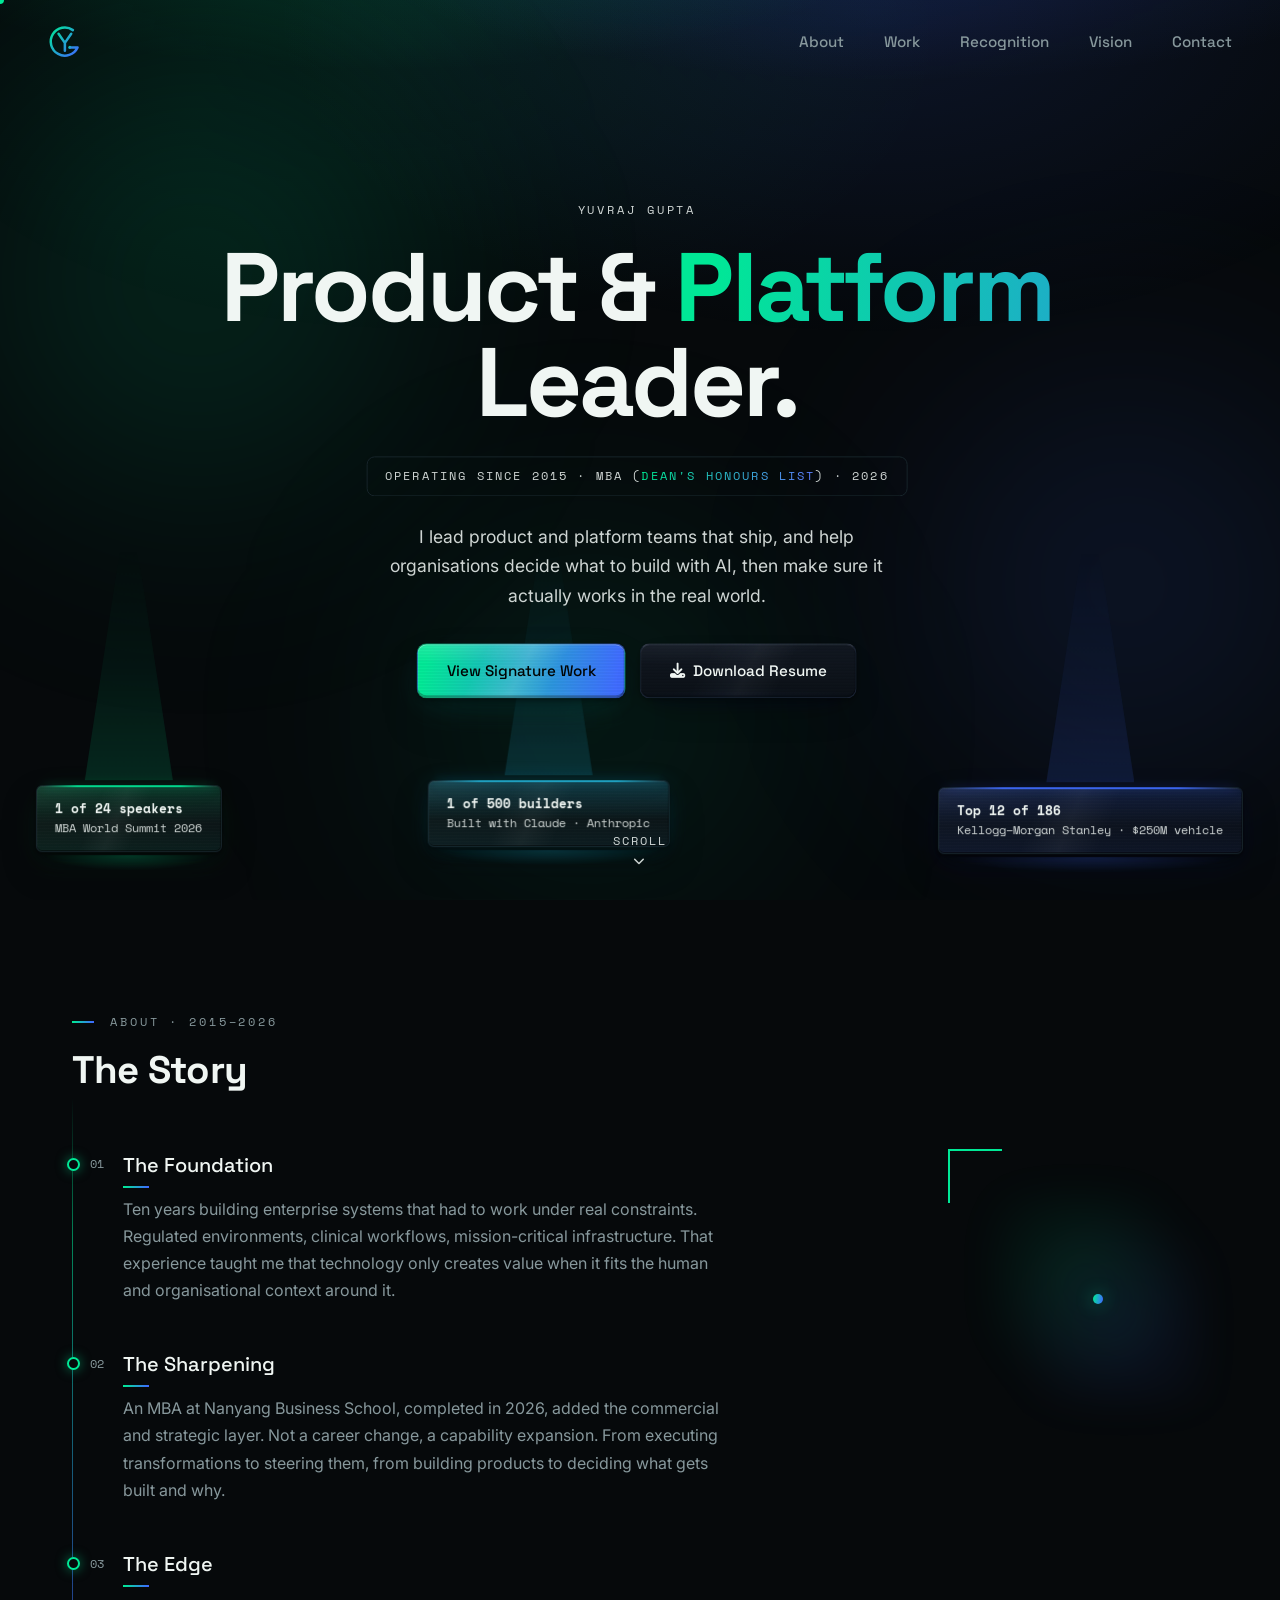
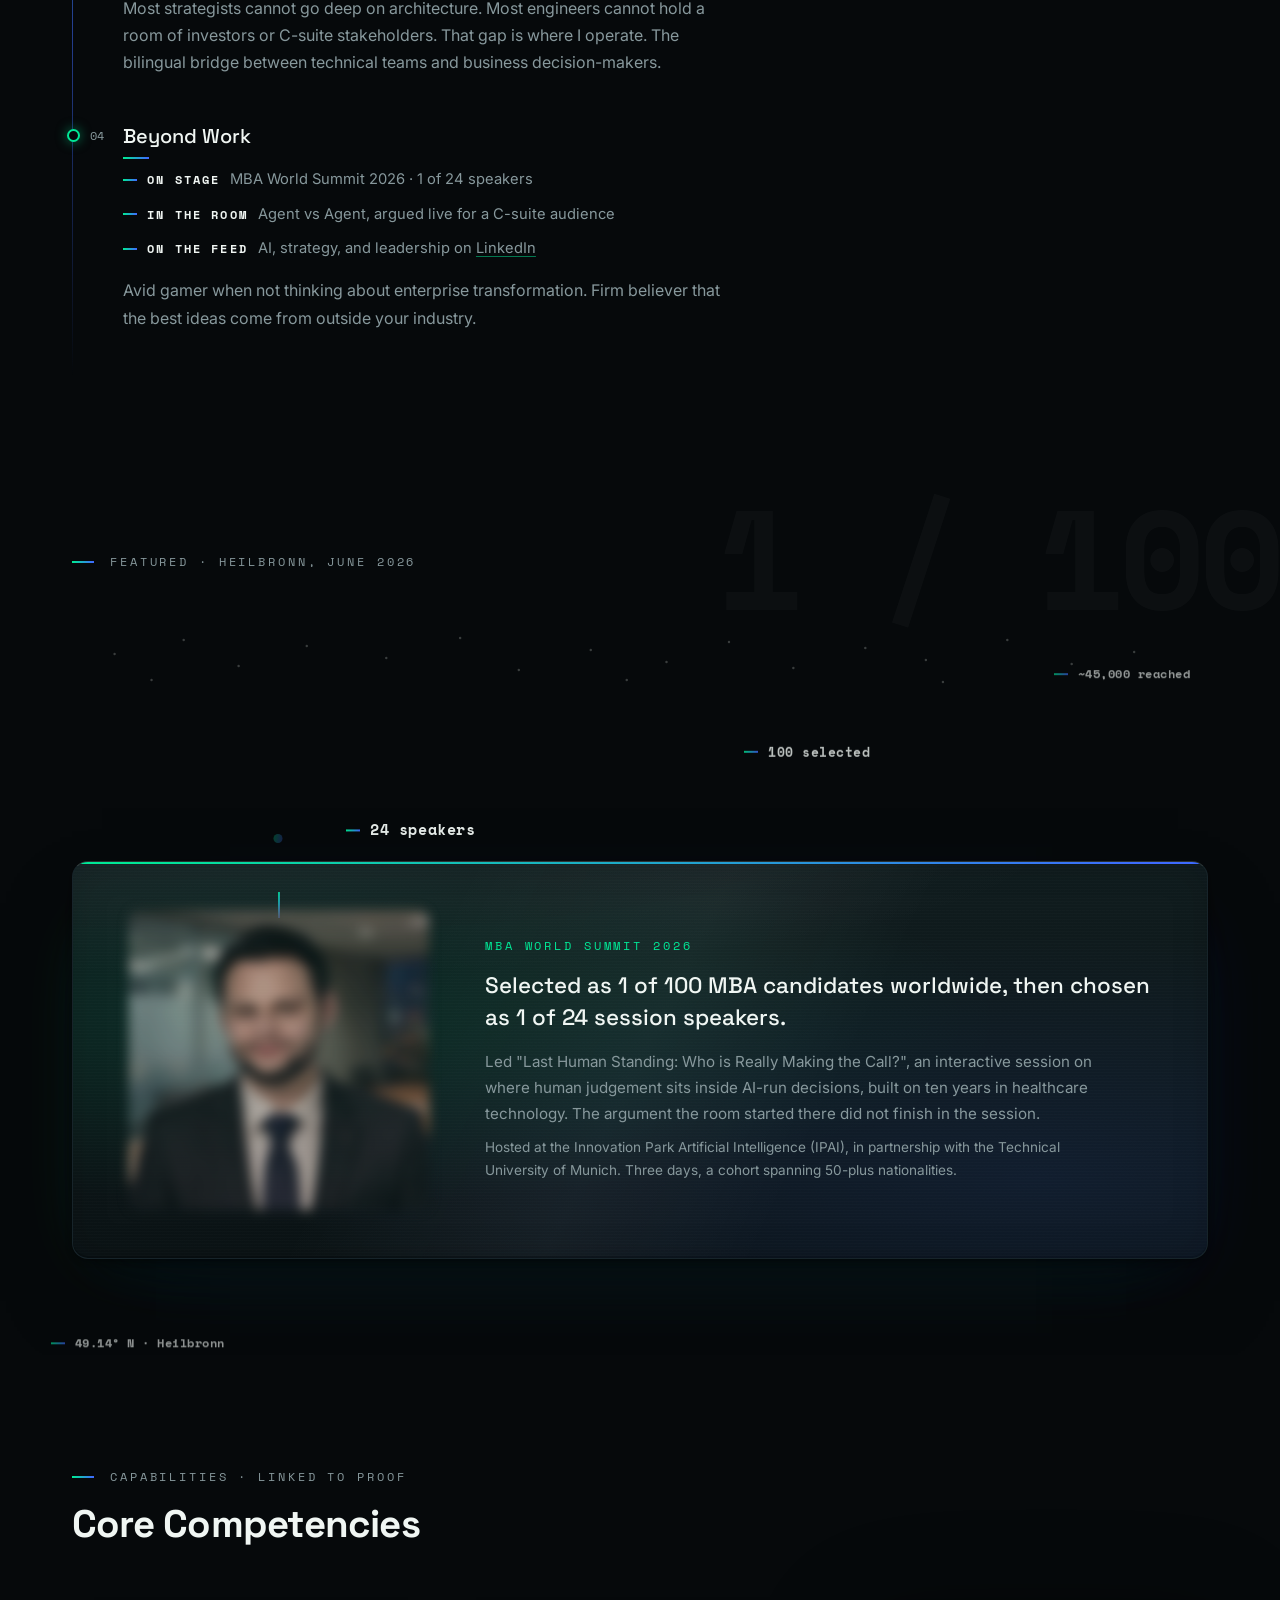
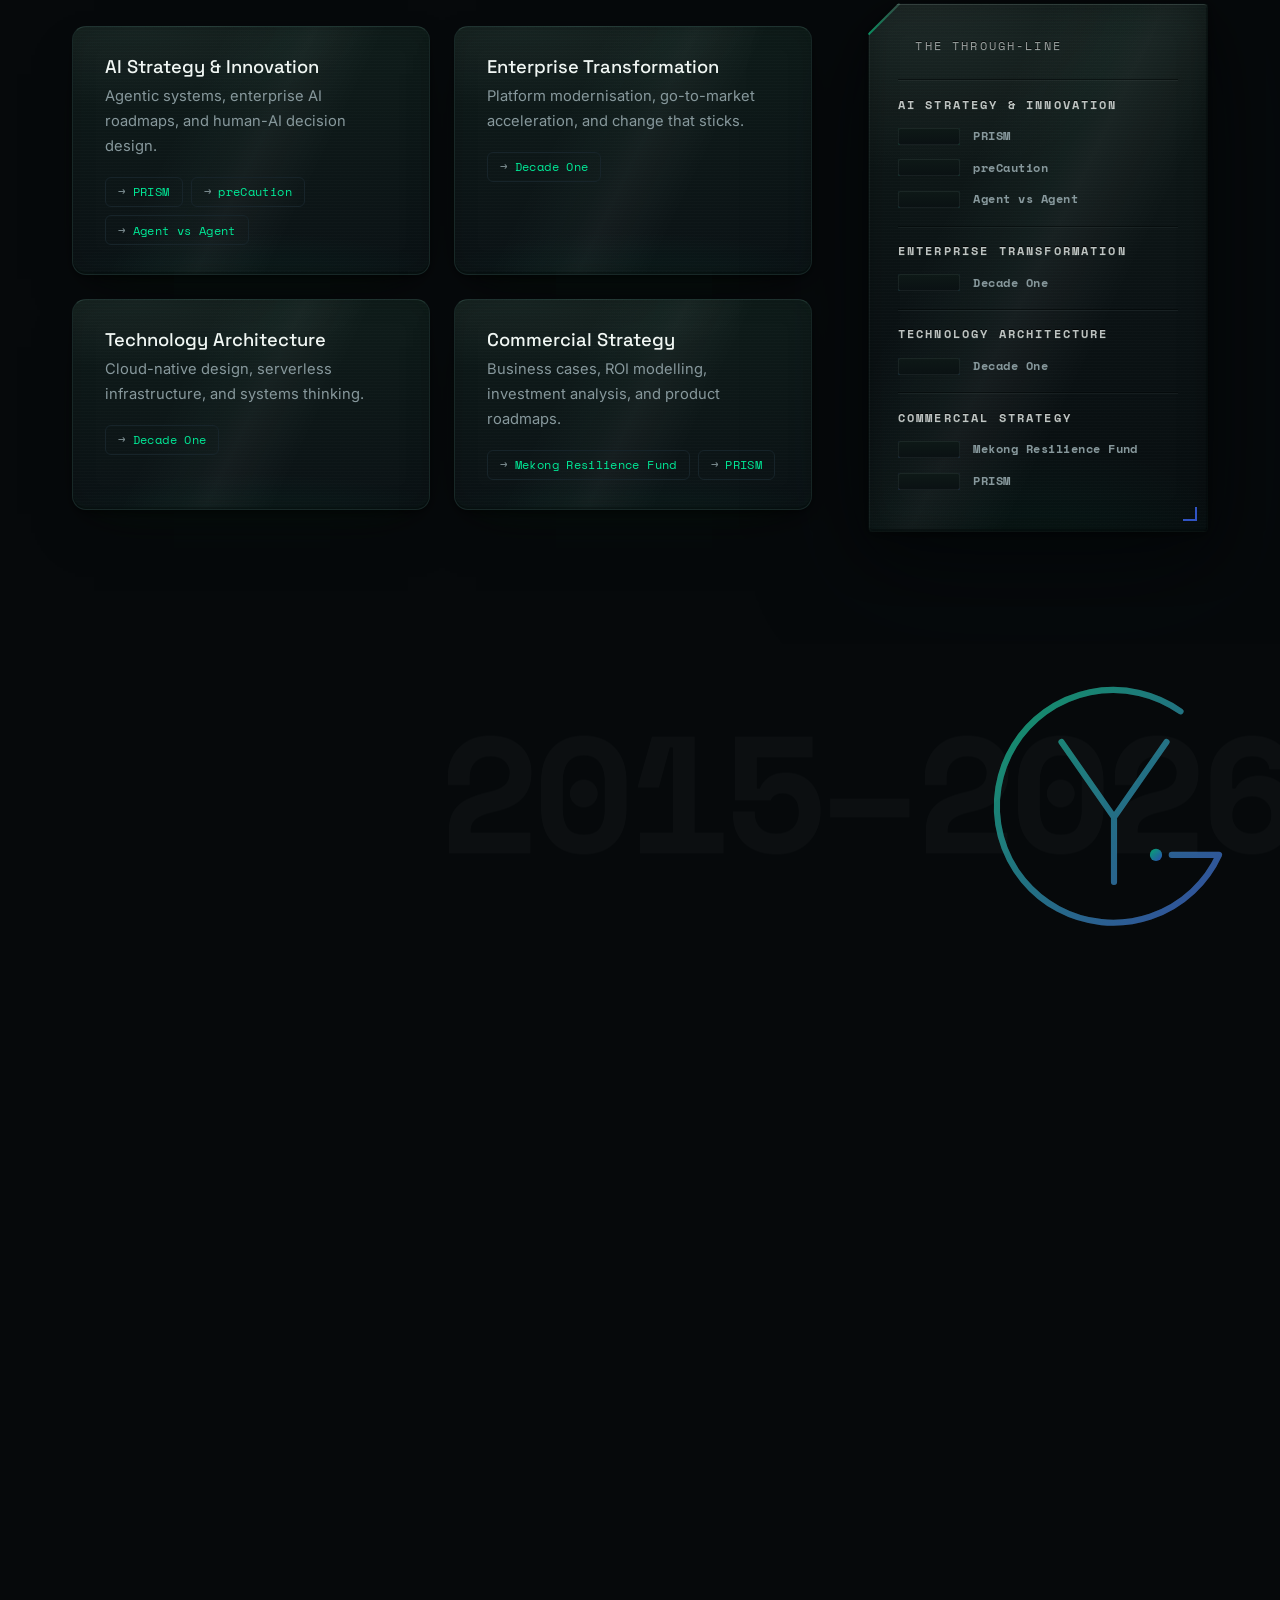
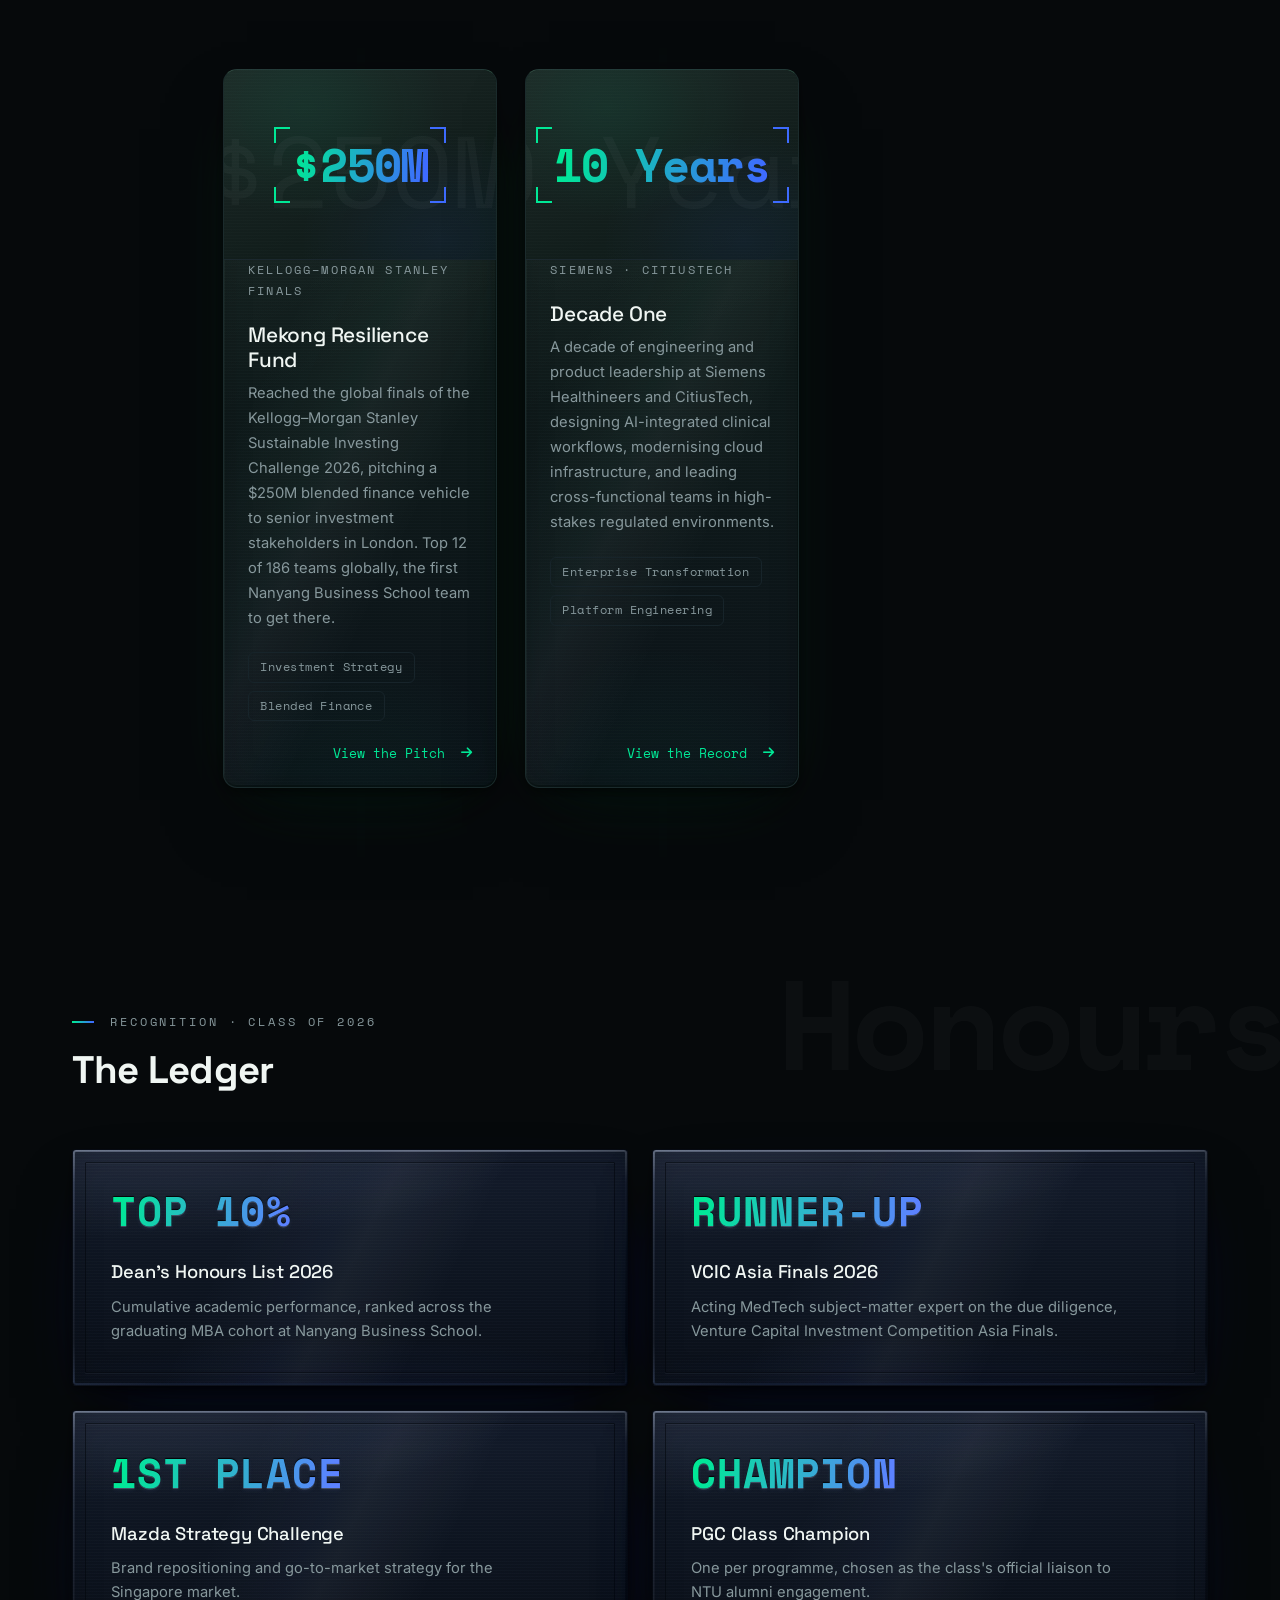
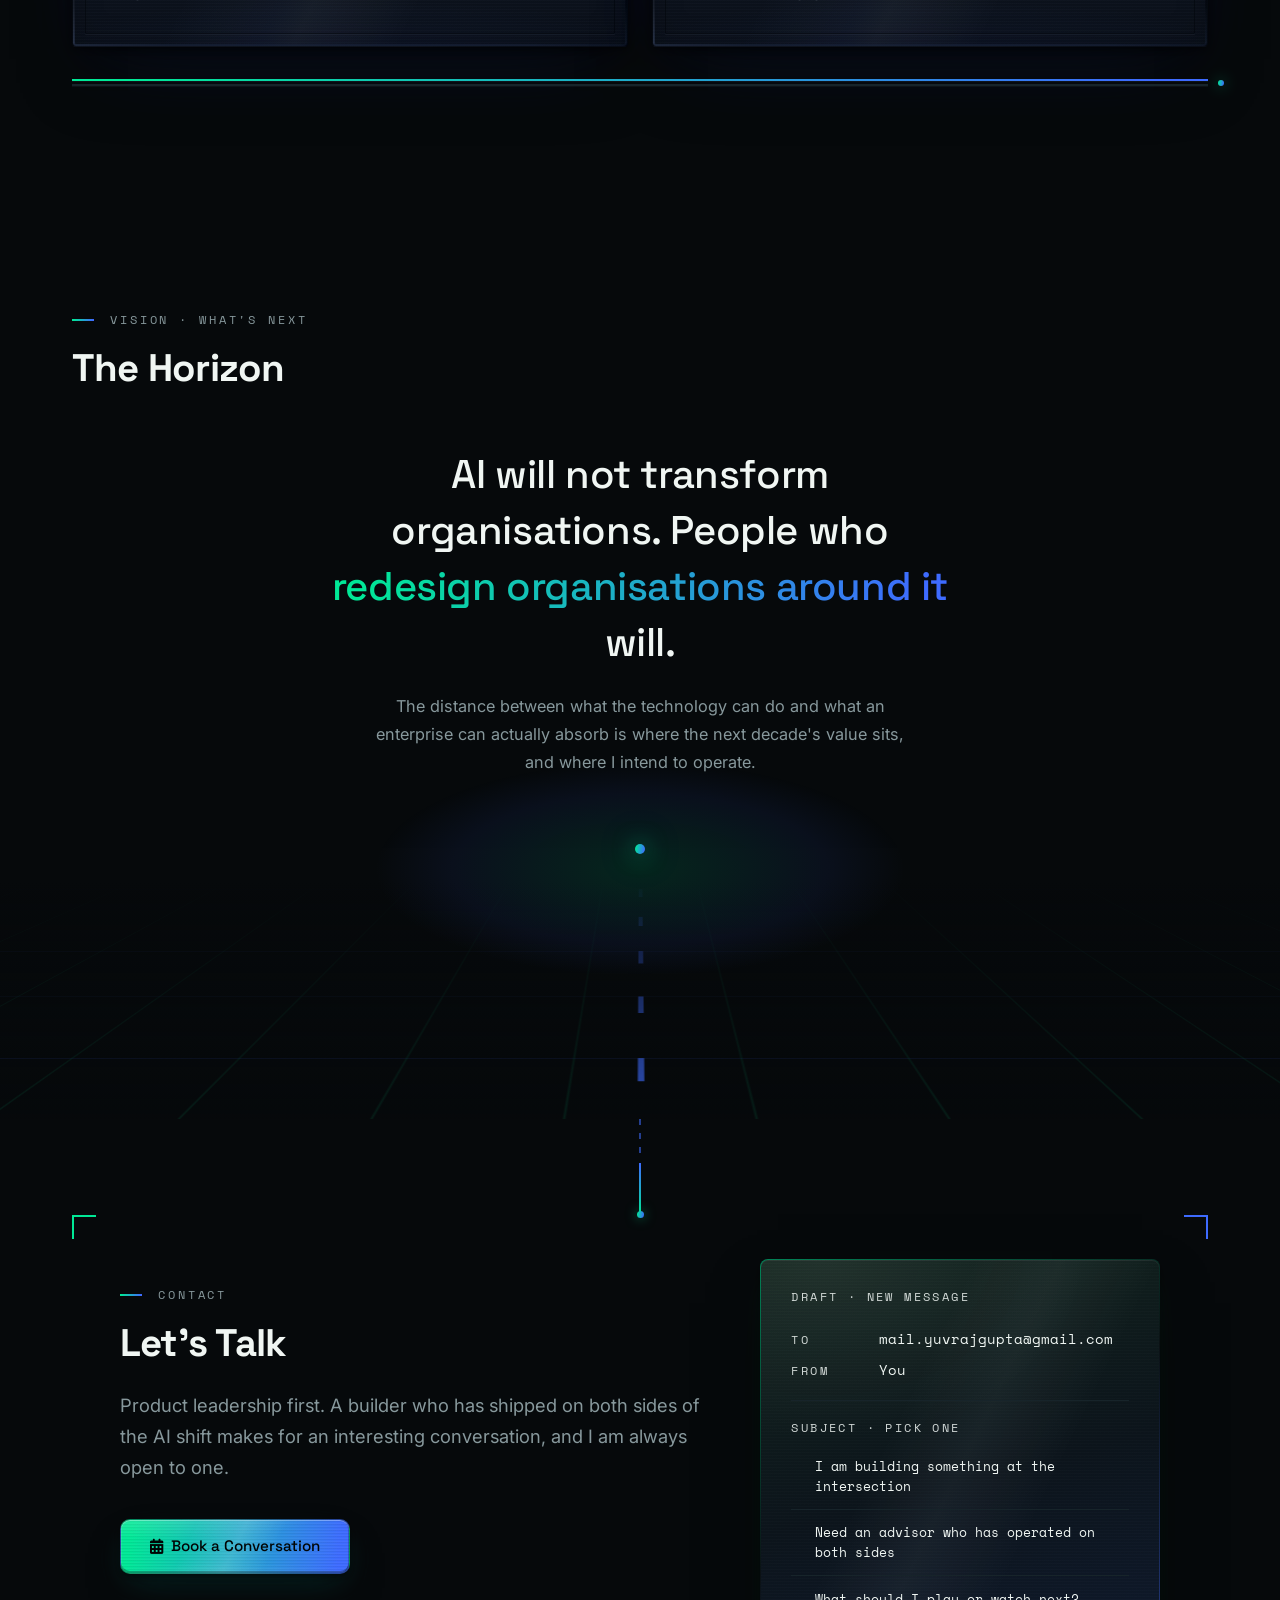
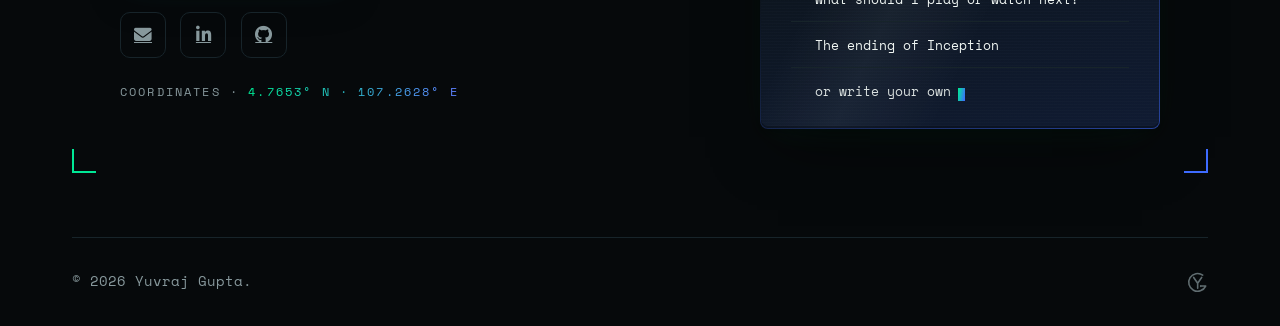
==== commit 641d8a9e: "Modals and responsive: source-aligned copy, focus trap, mobile QA preCaution modal aligned to the re" ====
--- a/index.html
+++ b/index.html
@@ -6,23 +6,18 @@
     <meta name="viewport" content="width=device-width, initial-scale=1.0">
     <title>Yuvraj Gupta | Product & Platform Leader</title>
     <meta name="description"
-        content="Product and platform leader. Ten years of systems that could not fail, now leading what organisations build with AI. MBA (Dean's Honours List), Nanyang Business School." />
+        content="Product and platform leader with 10 years shipping enterprise software at Siemens Healthineers and CitiusTech, now operating at the AI strategy layer. MBA (Dean's List), Nanyang Business School. Based in Singapore." />
     <meta property="og:title" content="Yuvraj Gupta | Product & Platform Leader" />
-    <meta property="og:description" content="I lead product and platform teams that ship, and help organisations decide what to build with AI. A builder who has shipped on both sides of the AI shift makes for an interesting conversation." />
+    <meta property="og:description" content="I lead product and platform teams that ship, and help organizations decide what to build with AI. 10 years of enterprise execution, now operating at the strategy layer." />
     <meta property="og:image" content="https://theyuvrajgupta.github.io/portfolio/assets/og-preview.png" />
-    <meta property="og:image:width" content="1200" />
-    <meta property="og:image:height" content="630" />
-    <meta property="og:image:alt" content="Yuvraj Gupta, Product and Platform Leader. Aurora duotone hero with the status line: Operating since 2015, MBA (Dean's Honours List), 2026." />
     <meta property="og:url" content="https://theyuvrajgupta.github.io/" />
     <meta property="og:type" content="website" />
     <meta name="twitter:card" content="summary_large_image" />
     <meta name="twitter:title" content="Yuvraj Gupta | Product & Platform Leader" />
-    <meta name="twitter:description" content="I lead product and platform teams that ship, and help organisations decide what to build with AI. A builder who has shipped on both sides of the AI shift makes for an interesting conversation." />
+    <meta name="twitter:description" content="I lead product and platform teams that ship, and help organizations decide what to build with AI. 10 years of enterprise execution, now operating at the strategy layer." />
     <meta name="twitter:image" content="https://theyuvrajgupta.github.io/portfolio/assets/og-preview.png" />
-    <meta name="twitter:image:alt"
-        content="Yuvraj Gupta, Product &amp; Platform Leader. Operating since 2015, MBA (Dean's Honours List), 2026." />
     <link rel="icon"
-        href="data:image/svg+xml,<svg xmlns='http://www.w3.org/2000/svg' viewBox='0 0 100 100'><defs><linearGradient id='g' x1='0' y1='0' x2='1' y2='1'><stop offset='0' stop-color='%2300E896'/><stop offset='1' stop-color='%233E6BFF'/></linearGradient></defs><circle cx='50' cy='50' r='50' fill='%230C1218'/><g transform='translate(8.5,3) scale(0.262)'><path fill='none' stroke='url(%23g)' stroke-width='30' stroke-linecap='round' stroke-linejoin='round' d='M 100,112 L 160,198 L 160,272 M 220,112 L 160,198 M 236,77 A 133 133 0 1 0 280,241 L 226,241'/><circle cx='208' cy='241' r='22' fill='url(%23g)'/></g></svg>">
+        href="data:image/svg+xml,<svg xmlns='http://www.w3.org/2000/svg' viewBox='0 0 100 100'><circle cx='50' cy='50' r='50' fill='%230C1218'/><text x='50%' y='50%' dominant-baseline='central' text-anchor='middle' font-size='60' font-family='sans-serif' fill='%2300E896'>YG</text></svg>">
     <link rel="stylesheet" href="./portfolio/css/style.css">
     <link rel="stylesheet" href="https://cdnjs.cloudflare.com/ajax/libs/font-awesome/6.4.0/css/all.min.css">
     <link rel="preconnect" href="https://fonts.googleapis.com">
--- a/portfolio/css/style.css
+++ b/portfolio/css/style.css
@@ -413,45 +413,19 @@
     outline-offset: 3px;
 }
 
-/* ======== HERO — DEPTH FIELD ======== */
+/* ======== HERO — THE AURORA ======== */
 .home-section {
     min-height: 100vh;
+    /* iOS Safari: 100vh is the LARGE viewport, so the hero's bottom band
+       hides under the expanded toolbar until first scroll. svh fits the
+       small viewport; on desktop svh === vh, and engines without svh
+       (Safari <15.4, Chrome <108) drop this line and keep 100vh. */
+    min-height: 100svh;
     padding: 0;
     overflow: hidden;
     display: flex;
     align-items: center;
     justify-content: center;
-}
-
-.hero-glow {
-    position: absolute;
-    inset: -25% -15%;
-    background:
-        radial-gradient(42% 50% at 32% 38%, rgba(0, 232, 150, 0.26), transparent 70%),
-        radial-gradient(46% 52% at 70% 66%, rgba(62, 107, 255, 0.24), transparent 70%);
-    filter: blur(34px);
-    will-change: transform;
-    pointer-events: none;
-}
-
-.hero-grid-lines {
-    position: absolute;
-    inset: -4%;
-    opacity: 0.45;
-    background-image:
-        linear-gradient(to right, rgba(255, 255, 255, 0.03) 1px, transparent 1px),
-        linear-gradient(to bottom, rgba(255, 255, 255, 0.03) 1px, transparent 1px);
-    background-size: 72px 72px;
-    -webkit-mask-image: radial-gradient(70% 70% at 50% 46%, #000 35%, transparent 100%);
-    mask-image: radial-gradient(70% 70% at 50% 46%, #000 35%, transparent 100%);
-    will-change: transform;
-    pointer-events: none;
-}
-
-.hero-frags {
-    position: absolute;
-    inset: 0;
-    pointer-events: none;
 }
 
 .frag {
@@ -478,6 +452,9 @@
     font-weight: 700;
 }
 
+/* No current frag carries a .v context span (the hero creds have their
+   own k/v pair under .cred) — kept so the k/v grammar stays available
+   to any future section-field frag without rediscovering the pattern. */
 .frag .v {
     color: var(--text-muted-color);
 }
@@ -499,50 +476,62 @@
     opacity: 0.95;
 }
 
-.f1 { top: 16%; left: 9%; }
-.f2 { top: 23%; right: 7%; }
-.f3 { top: 57%; right: 8%; }
-.f4 { bottom: 18%; left: 12%; }
-.f5 { top: 43%; left: 4.5%; }
-
 .hero {
     position: relative;
+    z-index: 1;
     text-align: center;
-    max-width: 920px;
+    max-width: 1100px;
     padding: 0 24px;
     will-change: transform;
 }
 
-.hero-eyebrow {
+.hero-headline {
+    font-size: clamp(2.9rem, 7.6vw, 6.6rem);
+    line-height: 0.98;
+    letter-spacing: -0.03em;
+    margin-bottom: 1.6rem;
+    text-wrap: balance;
+}
+
+/* The name lives inside the h1 (accessible heading content), styled as
+   the mono lead line; the old eyebrow p is gone with the 0.3em orphan */
+.hero-headline .hero-name {
+    display: block;
     font-family: var(--font-mono);
     font-size: 0.75rem;
-    letter-spacing: 0.3em;
+    font-weight: 400;
+    letter-spacing: 0.24em;
     text-transform: uppercase;
-    color: var(--text-muted-color);
+    color: rgba(240, 246, 243, 0.86);
     margin-bottom: 1.5rem;
 }
 
-.hero-headline {
-    font-size: clamp(2.75rem, 7vw, 6rem);
-    line-height: 1.0;
-    letter-spacing: -0.03em;
-    margin-bottom: 1.5rem;
-    text-wrap: balance;
-}
-
 .hero-status {
+    display: inline-block;
     font-family: var(--font-mono);
-    font-size: 0.82rem;
-    color: var(--text-muted-color);
-    letter-spacing: 0.04em;
+    font-size: 0.75rem;
+    letter-spacing: 0.18em;
+    text-transform: uppercase;
+    color: rgba(240, 246, 243, 0.86);
+    border: 1px solid var(--border-color);
+    border-radius: 8px;
+    padding: 0.55rem 1.1rem;
     margin-bottom: 1.6rem;
+}
+
+/* Dean's Honours List carries the ink on the spec plate */
+.hero-status .hs-em {
+    background: var(--grad-ink);
+    -webkit-background-clip: text;
+    background-clip: text;
+    color: transparent;
 }
 
 .hero-intro {
     font-size: clamp(1rem, 2vw, 1.1rem);
-    color: var(--text-muted-color);
+    color: rgba(240, 246, 243, 0.86);
     max-width: 46ch;
-    margin: 0 auto 2.2rem;
+    margin: 0 auto 2rem;
 }
 
 .home-buttons {
@@ -553,35 +542,148 @@
 }
 
 .btn {
-    display: inline-block;
+    /* Machined control chassis. Raised interactive pole of the sitewide
+       material system: the plates' fabrication, never their carve.
+       inline-flex owns icon spacing (whitespace-only nodes are not flex
+       items, so gap is the single source of truth) */
+    display: inline-flex;
+    align-items: center;
+    justify-content: center;
+    gap: 0.5rem;
     font-family: var(--font-heading);
     font-weight: 500;
     font-size: 0.95rem;
     text-decoration: none;
     padding: 0.85rem 1.8rem;
+    border: 1px solid transparent;
     border-radius: 10px;
     transition: transform 0.25s ease, box-shadow 0.25s ease, border-color 0.25s ease;
 }
 
 .btn-primary {
-    color: #071009;
-    background: var(--grad);
-    box-shadow: 0 8px 30px rgba(0, 200, 190, 0.22);
-}
-
-.btn-primary:hover {
+    /* #010403 not #071009: imperceptibly darker, carries the label to
+       statutory AA against the gradient's emerald end (his call, Option C) */
+    color: #010403;
+    /* The duotone made a machined face: brushed highlight band, corner
+       specular from the site's light (up and slightly left), ground-bounce
+       returning into the lower edge, fine 3px striations, then the
+       signature gradient as the body */
+    background:
+        linear-gradient(116deg, transparent 30%, rgba(255, 255, 255, 0.10) 45%, rgba(255, 255, 255, 0.14) 50%, transparent 66%),
+        radial-gradient(130% 80% at 16% -8%, rgba(255, 255, 255, 0.16), transparent 55%),
+        radial-gradient(90% 45% at 50% 112%, rgba(255, 255, 255, 0.08), transparent 70%),
+        repeating-linear-gradient(180deg, rgba(255, 255, 255, 0.035) 0 1px, rgba(4, 14, 10, 0.05) 1px 2px, transparent 2px 3px),
+        var(--grad);
+    /* Die-cut rim: translucent dark border darkens the gradient at its edge */
+    border-color: rgba(4, 14, 10, 0.40);
+    box-shadow:
+        /* Arris: top light, left grazing, right falls off, bottom occlusion */
+        inset 0 1px 0 rgba(255, 255, 255, 0.30),
+        inset 1px 0 0 rgba(255, 255, 255, 0.10),
+        inset -1px 0 0 rgba(4, 14, 10, 0.22),
+        inset 0 -2px 0 rgba(4, 14, 10, 0.30),
+        /* Staged mount: contact, mid, deep, dual-pole teal bloom */
+        0 2px 5px rgba(0, 0, 0, 0.40),
+        0 10px 22px -8px rgba(0, 0, 0, 0.48),
+        0 24px 48px -18px rgba(0, 0, 0, 0.55),
+        0 12px 36px -10px rgba(0, 200, 190, 0.28);
+}
+
+.btn-primary:hover,
+.btn-primary:focus-visible {
     transform: translateY(-2px);
-    box-shadow: 0 12px 36px rgba(0, 200, 190, 0.3);
+    border-color: rgba(234, 255, 247, 0.35);
+    /* Same layer order as rest: arris brightens a touch, mount lifts
+       deeper, bloom intensifies */
+    box-shadow:
+        inset 0 1px 0 rgba(255, 255, 255, 0.36),
+        inset 1px 0 0 rgba(255, 255, 255, 0.12),
+        inset -1px 0 0 rgba(4, 14, 10, 0.22),
+        inset 0 -2px 0 rgba(4, 14, 10, 0.30),
+        0 4px 9px rgba(0, 0, 0, 0.44),
+        0 16px 32px -10px rgba(0, 0, 0, 0.52),
+        0 32px 62px -20px rgba(0, 0, 0, 0.60),
+        0 16px 46px -12px rgba(0, 200, 190, 0.40);
+}
+
+.btn-primary:active {
+    /* Press-in: face moves toward the mount, top light narrows, shadows
+       compress. Same layer order again so the press interpolates */
+    transform: translateY(1px);
+    border-color: rgba(4, 14, 10, 0.50);
+    box-shadow:
+        inset 0 1px 0 rgba(255, 255, 255, 0.18),
+        inset 1px 0 0 rgba(255, 255, 255, 0.06),
+        inset -1px 0 0 rgba(4, 14, 10, 0.26),
+        inset 0 -1px 0 rgba(4, 14, 10, 0.30),
+        0 1px 3px rgba(0, 0, 0, 0.45),
+        0 5px 12px -6px rgba(0, 0, 0, 0.48),
+        0 10px 24px -14px rgba(0, 0, 0, 0.50),
+        0 5px 20px -8px rgba(0, 200, 190, 0.20);
 }
 
 .btn-ghost {
     color: var(--text-color);
-    border: 1px solid var(--border-color);
-    background: rgba(255, 255, 255, 0.03);
-}
-
-.btn-ghost:hover {
-    border-color: var(--text-muted-color);
+    /* Quiet anodised cobalt-black: the plates' steel raised into an
+       interactive control (right button, cobalt pole of the anchor
+       grammar). Brushed band, corner specular, cobalt ground-bounce,
+       striations, near-black body */
+    background:
+        linear-gradient(116deg, transparent 30%, rgba(178, 198, 255, 0.03) 45%, rgba(226, 236, 255, 0.045) 50%, transparent 66%),
+        radial-gradient(130% 85% at 16% -8%, rgba(202, 218, 255, 0.06), transparent 55%),
+        radial-gradient(90% 45% at 50% 112%, rgba(62, 107, 255, 0.05), transparent 70%),
+        repeating-linear-gradient(180deg, rgba(226, 236, 255, 0.012) 0 1px, rgba(2, 6, 12, 0.018) 1px 2px, transparent 2px 3px),
+        linear-gradient(180deg, #10161F 0%, #0A0F15 100%);
+    border-color: #1A2333;
+    border-top-color: rgba(205, 221, 255, 0.16);
+    box-shadow:
+        inset 0 1px 0 rgba(205, 221, 255, 0.09),
+        inset 1px 0 0 rgba(205, 221, 255, 0.03),
+        inset -1px 0 0 rgba(2, 6, 12, 0.28),
+        inset 0 -2px 0 rgba(2, 6, 12, 0.38),
+        0 1px 4px rgba(0, 0, 0, 0.35),
+        0 8px 18px -8px rgba(0, 0, 0, 0.42),
+        0 18px 38px -16px rgba(0, 0, 0, 0.48),
+        0 10px 30px -14px rgba(62, 107, 255, 0.12);
+}
+
+.btn-ghost:hover,
+.btn-ghost:focus-visible {
+    transform: translateY(-2px);
+    border-color: rgba(120, 150, 230, 0.45);
+    border-top-color: rgba(205, 221, 255, 0.28);
+    box-shadow:
+        inset 0 1px 0 rgba(205, 221, 255, 0.14),
+        inset 1px 0 0 rgba(205, 221, 255, 0.05),
+        inset -1px 0 0 rgba(2, 6, 12, 0.28),
+        inset 0 -2px 0 rgba(2, 6, 12, 0.38),
+        0 3px 7px rgba(0, 0, 0, 0.40),
+        0 13px 26px -10px rgba(0, 0, 0, 0.48),
+        0 26px 52px -18px rgba(0, 0, 0, 0.54),
+        0 14px 38px -14px rgba(62, 107, 255, 0.22);
+}
+
+.btn-ghost:active {
+    transform: translateY(1px);
+    border-color: #1A2333;
+    border-top-color: rgba(205, 221, 255, 0.10);
+    box-shadow:
+        inset 0 1px 0 rgba(205, 221, 255, 0.05),
+        inset 1px 0 0 rgba(205, 221, 255, 0.02),
+        inset -1px 0 0 rgba(2, 6, 12, 0.30),
+        inset 0 -1px 0 rgba(2, 6, 12, 0.38),
+        0 1px 2px rgba(0, 0, 0, 0.40),
+        0 4px 10px -6px rgba(0, 0, 0, 0.42),
+        0 8px 18px -12px rgba(0, 0, 0, 0.44),
+        0 4px 16px -10px rgba(62, 107, 255, 0.08);
+}
+
+.btn:focus-visible {
+    /* Out-specifies the global a:focus-visible rule, which would clamp
+       the control to a 2px radius; ring stays the sitewide emerald */
+    outline: 2px solid var(--primary-accent);
+    outline-offset: 3px;
+    border-radius: 10px;
 }
 
 /* Hero entrance: one orchestrated load moment (JS-gated so no-JS stays visible) */
@@ -591,20 +693,10 @@
     animation: hero-rise 0.7s ease forwards;
 }
 
-body.js .hero-eyebrow { animation-delay: 0.05s; }
-body.js .hero-headline { animation-delay: 0.15s; }
-body.js .hero-status { animation-delay: 0.3s; }
-body.js .hero-intro { animation-delay: 0.4s; }
-body.js .home-buttons { animation-delay: 0.5s; }
-
-body.js .frag {
-    opacity: 0;
-    animation: frag-in 0.9s ease forwards;
-    animation-delay: 0.8s;
-}
-
-body.js .frag-far { animation-name: frag-in-far; }
-body.js .frag-mid { animation-name: frag-in-mid; }
+body.js .hero-headline { animation-delay: 0.25s; }
+body.js .hero-status { animation-delay: 0.42s; }
+body.js .hero-intro { animation-delay: 0.54s; }
+body.js .home-buttons { animation-delay: 0.66s; }
 
 @keyframes hero-rise {
     to {
@@ -613,16 +705,485 @@
     }
 }
 
-@keyframes frag-in {
-    to { opacity: 0.95; }
-}
-
-@keyframes frag-in-mid {
-    to { opacity: 0.78; }
-}
-
-@keyframes frag-in-far {
-    to { opacity: 0.6; }
+/* ======== THE AURORA (hero sky) ========
+   The site is named Aurora Field, and the hero is the only place the
+   aurora itself appears. Every machined surface below carries specular
+   bands and pole blooms — reflections of this light. Four structured
+   curtains (soft vertical rays, skewed, mask-faded at the base) breathe
+   over the headline on slow desynchronised loops: emerald pole left,
+   cobalt pole right, the sanctioned blend hues between. The cursor
+   steers the sky via the shared depth engine (transform lives on the
+   .au-wrap layers; curtains animate inside them). All motion is
+   transform/opacity only. No-JS and reduced-motion rest at full form;
+   the front layer drops away ≤992px. */
+.hero-aurora {
+    position: absolute;
+    inset: 0;
+    pointer-events: none;
+}
+
+.au-wash {
+    position: absolute;
+    left: 50%;
+    top: -22%;
+    width: 130vw;
+    height: 78%;
+    transform: translateX(-50%);
+    background:
+        radial-gradient(46% 60% at 36% 34%, rgba(0, 232, 150, 0.08), transparent 70%),
+        radial-gradient(50% 64% at 64% 30%, rgba(62, 107, 255, 0.12), transparent 72%);
+}
+
+/* The crown: the aurora's bright top arc, spilling in from above the
+   viewport edge — the light the curtains hang from */
+.au-crown {
+    position: absolute;
+    top: 0;
+    left: 0;
+    right: 0;
+    height: 18%;
+    background:
+        radial-gradient(60% 130% at 30% -45%, rgba(0, 232, 150, 0.14), transparent 68%),
+        radial-gradient(64% 140% at 70% -48%, rgba(62, 107, 255, 0.17), transparent 70%);
+}
+
+.au-wrap {
+    position: absolute;
+    inset: 0;
+    will-change: transform;
+}
+
+/* The living sky: the canvas aurora renders above the CSS curtains
+   under desktop + motion + JS (body.sky-live, set by the engine); the
+   CSS curtains remain the no-JS / reduced-motion / mobile rest state.
+   Low internal resolution upscaled; the softening blur is static. */
+.au-live {
+    position: absolute;
+    inset: 0;
+    width: 100%;
+    height: 100%;
+    display: none;
+    filter: blur(5px);
+}
+
+body.sky-live .au-live {
+    display: block;
+}
+
+body.sky-live .au-back,
+body.sky-live .au-front {
+    display: none;
+}
+
+.au-curtain {
+    --sk: -11deg;
+    position: absolute;
+    top: -14%;
+    height: 72%;
+    transform: skewX(var(--sk));
+    mask-image: linear-gradient(180deg, #000 24%, transparent 96%);
+    -webkit-mask-image: linear-gradient(180deg, #000 24%, transparent 96%);
+}
+
+/* Hide the curtain rectangles: the base fade is intersected with a
+   horizontal edge fade where compositing allows (the plates' own
+   mask-composite pattern); the vertical fade alone is the fallback */
+@supports ((mask-composite: intersect) or (-webkit-mask-composite: source-in)) {
+    .au-curtain {
+        mask-image: linear-gradient(180deg, #000 24%, transparent 96%),
+            linear-gradient(90deg, transparent, #000 20%, #000 80%, transparent);
+        mask-composite: intersect;
+        -webkit-mask-image: linear-gradient(180deg, #000 24%, transparent 96%),
+            linear-gradient(90deg, transparent, #000 20%, #000 80%, transparent);
+        -webkit-mask-composite: source-in;
+    }
+}
+
+/* Left to right: emerald → teal blend → blue blend → cobalt (the
+   duotone sampled the same way the punch card samples it). Each
+   curtain layers two ray periods so the interference breaks any
+   visible repeat — light, not stripes. */
+.au-c1 {
+    --sk: -12deg;
+    left: 10vw;
+    width: 26vw;
+    background:
+        repeating-linear-gradient(90deg,
+            rgba(0, 232, 150, 0) 0px,
+            rgba(0, 232, 150, 0.11) 54px,
+            rgba(0, 232, 150, 0) 112px),
+        repeating-linear-gradient(90deg,
+            rgba(0, 232, 150, 0) 0px,
+            rgba(0, 232, 150, 0.08) 98px,
+            rgba(0, 232, 150, 0) 214px),
+        linear-gradient(180deg, rgba(0, 232, 150, 0.09), transparent 82%);
+}
+
+.au-c2 {
+    --sk: -9deg;
+    left: 32vw;
+    width: 18vw;
+    background:
+        repeating-linear-gradient(90deg,
+            rgba(21, 190, 187, 0) 0px,
+            rgba(21, 190, 187, 0.12) 44px,
+            rgba(21, 190, 187, 0) 96px),
+        repeating-linear-gradient(90deg,
+            rgba(21, 190, 187, 0) 0px,
+            rgba(21, 190, 187, 0.08) 82px,
+            rgba(21, 190, 187, 0) 178px),
+        linear-gradient(180deg, rgba(21, 190, 187, 0.08), transparent 78%);
+}
+
+.au-c3 {
+    --sk: -13deg;
+    left: 50vw;
+    width: 25vw;
+    background:
+        repeating-linear-gradient(90deg,
+            rgba(42, 150, 222, 0) 0px,
+            rgba(42, 150, 222, 0.12) 54px,
+            rgba(42, 150, 222, 0) 114px),
+        repeating-linear-gradient(90deg,
+            rgba(42, 150, 222, 0) 0px,
+            rgba(42, 150, 222, 0.08) 100px,
+            rgba(42, 150, 222, 0) 218px),
+        linear-gradient(180deg, rgba(42, 150, 222, 0.09), transparent 82%);
+}
+
+.au-c4 {
+    --sk: -10deg;
+    left: 70vw;
+    width: 20vw;
+    background:
+        repeating-linear-gradient(90deg,
+            rgba(62, 107, 255, 0) 0px,
+            rgba(62, 107, 255, 0.15) 46px,
+            rgba(62, 107, 255, 0) 100px),
+        repeating-linear-gradient(90deg,
+            rgba(62, 107, 255, 0) 0px,
+            rgba(62, 107, 255, 0.10) 88px,
+            rgba(62, 107, 255, 0) 190px),
+        linear-gradient(180deg, rgba(62, 107, 255, 0.11), transparent 78%);
+}
+
+/* The sky breathes: each curtain sways and brightens on its own
+   period so the field never repeats visibly */
+@media (prefers-reduced-motion: no-preference) {
+    .au-curtain {
+        animation: au-sway 27s ease-in-out infinite alternate;
+    }
+
+    .au-c2 { animation-duration: 33s; animation-delay: -9s; }
+    .au-c3 { animation-duration: 38s; animation-delay: -17s; }
+    .au-c4 { animation-duration: 30s; animation-delay: -5s; }
+}
+
+@keyframes au-sway {
+    from {
+        transform: skewX(var(--sk)) translateX(-2.4vw);
+        opacity: 0.55;
+    }
+
+    45% { opacity: 1; }
+
+    to {
+        transform: skewX(var(--sk)) translateX(2.4vw);
+        opacity: 0.75;
+    }
+}
+
+/* The credentials — THE LANDINGS: the aurora comes down in three
+   places. Each credential is a landing site spread across the hero's
+   lower volume: a cone of station-hued light descending from the sky,
+   the machined instrument plate at its foot, a glow pool beneath.
+   The three wrappers sit at three parallax depths (data-depth, engine
+   owns their transforms), so the cursor pulls the sites apart in
+   space. Real content; the machined plates are the first surfaces
+   the aurora touches. */
+.creds-field {
+    position: absolute;
+    inset: 0;
+    pointer-events: none;
+    font-family: var(--font-mono);
+    text-align: left;
+}
+
+/* The three landing sites, staggered across the lower volume; the
+   centre site anchors deepest under the buttons */
+.cred-wrap {
+    position: absolute;
+    will-change: transform;
+}
+
+/* HIS LAYOUT, stated clearly and final: TWO spotlights on the left
+   side, ONE on the right, all three at the same level on the y-axis,
+   in the band between the "Leader." headline line and the buttons
+   (his call, plus a round-9 nudge lower): plates lock to
+   50% + 108px so the alignment tracks every viewport height; the
+   pair sits left of the word, the cobalt plate right of it. The
+   bottom-centre lane stays empty for the scroll cue. Cone heights
+   stagger 24/19/22vh so the cones rise up through the Leader-line
+   zone and the level line still reads as three depths of light,
+   and the wrappers' depth factors pull the sites apart under the
+   cursor. */
+.cw-1 { left: 3%; top: calc(50% + 108px); }
+.cw-2 { left: 17.5%; top: calc(50% + 108px); }
+.cw-3 { right: 5%; top: calc(50% + 108px); }
+
+/* Below ~1460px the flanks are too narrow to sit beside the
+   headline; the level line drops to the bottom band instead.
+   X re-flows too: at 993px a 17.5% offset leaves only ~144px
+   between the left pair, less than a plate's width — the two
+   emerald/teal plates overlapped through the 993–1300px slice */
+@media (min-width: 993px) and (max-width: 1461px) {
+    .cred-wrap {
+        top: auto;
+        bottom: 5.5%;
+    }
+
+    .cw-2 {
+        left: 33%;
+    }
+
+    .cw-3 {
+        right: 3%;
+    }
+}
+
+.cw-1 .cred-beam { height: 24vh; }
+.cw-2 .cred-beam { height: 19vh; }
+.cw-3 .cred-beam { height: 22vh; }
+
+/* Station hues (--st: r, g, b) + per-pole plate bodies */
+.creds-field .cred-e { --st: 0, 232, 150;  --pa: #10201B; --pb: #0B1216; }
+.creds-field .cred-t { --st: 32, 170, 205; --pa: #0F1D1E; --pb: #0B1316; }
+.creds-field .cred-c { --st: 62, 107, 255; --pa: #101827; --pb: #0A0F18; }
+
+/* The light cone: the station's shaft of sky reaching down to the
+   plate. Brightens with the cursor's catch (--lit). */
+.creds-field .cred-beam {
+    position: absolute;
+    bottom: calc(100% + 6px);
+    left: 50%;
+    width: 88px;
+    height: 27vh;
+    transform: translateX(-50%);
+    /* -webkit- duplicate: Safari 9.1-13 has no unprefixed basic-shape
+       clip-path — without it the cone paints as a solid rectangle */
+    -webkit-clip-path: polygon(42% 0, 58% 0, 100% 100%, 0 100%);
+    clip-path: polygon(42% 0, 58% 0, 100% 100%, 0 100%);
+    background: linear-gradient(180deg,
+        rgba(var(--st), 0) 4%,
+        rgba(var(--st), 0.08) 55%,
+        rgba(var(--st), 0.2));
+    opacity: calc(0.72 + var(--lit, 0) * 0.28);
+    pointer-events: none;
+}
+
+/* The glow pool: the landed light spilling on the ground */
+.creds-field .cred-pool {
+    position: absolute;
+    top: calc(100% + 4px);
+    left: 50%;
+    width: 130%;
+    height: 22px;
+    transform: translateX(-50%);
+    background: radial-gradient(50% 100% at 50% 0%,
+        rgba(var(--st), 0.2), transparent 70%);
+    pointer-events: none;
+}
+
+.creds-field .cred {
+    position: relative;
+    z-index: 1;
+    /* the field itself is pointer-events: none; the plates opt back in */
+    pointer-events: auto;
+    padding: 0.8rem 1.15rem 0.85rem;
+    line-height: 1.55;
+    border: 1px solid var(--border-color);
+    border-radius: 6px;
+    /* Machined face in miniature: sky bloom under the rim, diagonal
+       brushed band, 3px striations, corner specular, pole ground
+       bounce, pole body */
+    background:
+        linear-gradient(180deg, rgba(var(--st), 0.12), transparent 58%),
+        linear-gradient(112deg, transparent 32%, rgba(255, 255, 255, 0.045) 44%, transparent 56%),
+        repeating-linear-gradient(180deg, rgba(255, 255, 255, 0.016) 0 1px, transparent 1px 3px),
+        radial-gradient(120% 90% at 0% 0%, rgba(255, 255, 255, 0.05), transparent 44%),
+        linear-gradient(0deg, rgba(var(--st), 0.05), transparent 42%),
+        linear-gradient(165deg, var(--pa), var(--pb));
+    /* Arris bevel insets + staged mount (contact / mid / deep) +
+       pole-coloured bloom */
+    box-shadow:
+        inset 0 1px 0 rgba(255, 255, 255, 0.06),
+        inset 0 -1px 0 rgba(0, 0, 0, 0.5),
+        inset 1px 0 0 rgba(255, 255, 255, 0.02),
+        inset -1px 0 0 rgba(0, 0, 0, 0.35),
+        0 1px 2px rgba(0, 0, 0, 0.5),
+        0 6px 14px rgba(0, 0, 0, 0.38),
+        0 16px 34px rgba(0, 0, 0, 0.3),
+        0 10px 30px rgba(var(--st), 0.09);
+}
+
+/* The skylit rim: the aurora landing on the plate's top arris */
+.creds-field .cred::before {
+    content: '';
+    position: absolute;
+    top: -1px;
+    left: 6px;
+    right: 6px;
+    height: 2px;
+    border-radius: 2px;
+    background: linear-gradient(90deg, transparent,
+        rgba(var(--st), 0.9) 20%, rgba(var(--st), 0.9) 80%, transparent);
+    box-shadow:
+        0 0 10px rgba(var(--st), 0.4),
+        0 0 26px rgba(var(--st), 0.18);
+}
+
+/* The catch: the cursor-steered sky handing extra light to whichever
+   plate sits under it. ADDITIVE ONLY — opacity 0 is the complete rest
+   state; JS drives --lit (0..1); text is never dimmed by this layer */
+.creds-field .cred-catch {
+    position: absolute;
+    inset: 0;
+    border-radius: inherit;
+    background: linear-gradient(180deg, rgba(var(--st), 0.16), transparent 64%);
+    box-shadow: 0 0 24px rgba(var(--st), 0.16);
+    opacity: var(--lit, 0);
+    pointer-events: none;
+}
+
+.creds-field .k {
+    position: relative;
+    z-index: 1;
+    display: block;
+    font-size: 0.8rem;
+    font-weight: 700;
+    color: var(--text-color);
+}
+
+.creds-field .v {
+    position: relative;
+    z-index: 1;
+    display: block;
+    font-size: 0.75rem;
+    color: rgba(240, 246, 243, 0.86);
+}
+
+/* Entrance: the landings arrive site by site after the buttons. Each
+   plate rises into place, its light cone draws DOWN from the sky onto
+   it, the pool spills, the rim draws, and the catch flashes once
+   before handing its opacity back to the cursor (the 100% keyframe
+   resolves var(--lit) live, so there is no snap at handoff). The
+   plate rise sits outside the motion media so the global reduced-
+   motion kill completes it instantly; beams/pools/rims/catches use
+   backwards fills whose base styles ARE the finished rest state. */
+body.js .creds-field .cred {
+    opacity: 0;
+    animation: cred-arrive 0.6s cubic-bezier(0.22, 1, 0.36, 1) forwards;
+}
+
+body.js .cw-1 .cred { animation-delay: 0.9s; }
+body.js .cw-2 .cred { animation-delay: 1.1s; }
+body.js .cw-3 .cred { animation-delay: 1.3s; }
+
+@media (prefers-reduced-motion: no-preference) {
+    body.js .creds-field .cred-beam {
+        transform-origin: top center;
+        animation: beam-draw 0.7s cubic-bezier(0.22, 1, 0.36, 1) backwards;
+    }
+
+    body.js .cw-1 .cred-beam { animation-delay: 1.05s; }
+    body.js .cw-2 .cred-beam { animation-delay: 1.25s; }
+    body.js .cw-3 .cred-beam { animation-delay: 1.45s; }
+
+    body.js .creds-field .cred-pool {
+        animation: pool-fade 0.6s ease backwards;
+    }
+
+    body.js .cw-1 .cred-pool { animation-delay: 1.3s; }
+    body.js .cw-2 .cred-pool { animation-delay: 1.5s; }
+    body.js .cw-3 .cred-pool { animation-delay: 1.7s; }
+
+    body.js .creds-field .cred::before {
+        transform-origin: left;
+        animation: cred-rim-draw 0.55s cubic-bezier(0.22, 1, 0.36, 1) backwards;
+    }
+
+    body.js .cw-1 .cred::before { animation-delay: 1.25s; }
+    body.js .cw-2 .cred::before { animation-delay: 1.45s; }
+    body.js .cw-3 .cred::before { animation-delay: 1.65s; }
+
+    body.js .creds-field .cred-catch {
+        animation: cred-ignite 0.9s ease backwards;
+    }
+
+    body.js .cw-1 .cred-catch { animation-delay: 1.5s; }
+    body.js .cw-2 .cred-catch { animation-delay: 1.7s; }
+    body.js .cw-3 .cred-catch { animation-delay: 1.9s; }
+}
+
+@keyframes cred-arrive {
+    from {
+        opacity: 0;
+        transform: translateY(16px);
+    }
+
+    to {
+        opacity: 1;
+        transform: translateY(0);
+    }
+}
+
+@keyframes beam-draw {
+    from { transform: translateX(-50%) scaleY(0); }
+}
+
+@keyframes pool-fade {
+    from { opacity: 0; }
+}
+
+@keyframes cred-rim-draw {
+    from { transform: scaleX(0); }
+    to { transform: scaleX(1); }
+}
+
+@keyframes cred-ignite {
+    0% { opacity: 0; }
+    45% { opacity: 0.85; }
+    100% { opacity: var(--lit, 0); }
+}
+
+/* Entrance: dawn — the sky blooms up out of the void first, then the
+   content column rises into the light (delays live on the content
+   rules below). Base styles are the end state; reduced motion and
+   no-JS rest fully formed. */
+body.js .hero-aurora {
+    opacity: 0;
+    animation: au-dawn 2.4s ease forwards 0.1s;
+}
+
+@keyframes au-dawn {
+    to { opacity: 1; }
+}
+
+/* The signature gradient is ALIVE here and only here: the hero mints
+   it as moving light, every other surface carries it frozen */
+.hero-headline .grad {
+    background-size: 220% 100%;
+}
+
+@media (prefers-reduced-motion: no-preference) {
+    body.js .hero-headline .grad {
+        animation: au-ink 12s ease-in-out infinite alternate;
+    }
+}
+
+@keyframes au-ink {
+    from { background-position: 0% 0; }
+    to { background-position: 100% 0; }
 }
 
 .scroll-indicator {
@@ -634,13 +1195,21 @@
     flex-direction: column;
     align-items: center;
     gap: 0.4rem;
-    color: var(--text-muted-color);
+    color: rgba(240, 246, 243, 0.86);
     font-family: var(--font-mono);
     font-size: 0.72rem;
-    letter-spacing: 0.2em;
+    letter-spacing: 0.18em;
     text-transform: uppercase;
     animation: bounce 2.4s infinite;
     transition: opacity 0.5s ease;
+}
+
+/* Short windows: the landings line holds the bottom band, so the
+   cue would crowd it */
+@media (max-height: 780px) {
+    .scroll-indicator {
+        display: none;
+    }
 }
 
 @keyframes bounce {
@@ -674,10 +1243,12 @@
     content: '';
     position: absolute;
     left: 0;
-    top: 0;
+    top: -3.25rem;
     bottom: 0;
     width: 1px;
-    background: linear-gradient(to bottom, var(--primary-accent) 0%, var(--secondary-accent) 55%, transparent 100%);
+    /* The thread fades in from above: the story's axis descends out of the
+       hero's field rather than starting cold at the first entry */
+    background: linear-gradient(to bottom, transparent 0%, var(--primary-accent) 16%, var(--secondary-accent) 60%, transparent 100%);
     opacity: 0.55;
 }
 
@@ -704,7 +1275,7 @@
     left: 1.1rem;
     top: 0.35rem;
     font-family: var(--font-mono);
-    font-size: 0.72rem;
+    font-size: 0.75rem;
     color: var(--text-muted-color);
 }
 
@@ -728,6 +1299,63 @@
     max-width: 60ch;
 }
 
+/* Beyond Work: the channels the thinking travels — the frag grammar
+   (gradient tick + mono k / muted v) promoted to real content in place
+   of a claims paragraph. Every line restates proof already on the site
+   (Featured strip, card 3, the footer marks). */
+.voice-lines {
+    list-style: none;
+    margin: 0 0 1rem;
+    display: flex;
+    flex-direction: column;
+    gap: 0.6rem;
+    max-width: 60ch;
+}
+
+.voice-lines li {
+    display: flex;
+    flex-wrap: wrap;
+    align-items: baseline;
+    gap: 10px;
+}
+
+.voice-lines li::before {
+    content: '';
+    width: 14px;
+    height: 2px;
+    flex: none;
+    align-self: center;
+    background: var(--grad);
+}
+
+.voice-lines .k {
+    font-family: var(--font-mono);
+    font-size: 0.75rem;
+    font-weight: 700;
+    letter-spacing: 0.18em;
+    text-transform: uppercase;
+    color: var(--text-color);
+    white-space: nowrap;
+}
+
+.voice-lines .v {
+    color: var(--text-muted-color);
+    font-size: 0.92rem;
+}
+
+.voice-lines .v a {
+    color: inherit;
+    text-decoration: underline;
+    text-underline-offset: 3px;
+    text-decoration-color: rgba(0, 232, 150, 0.5);
+    transition: color 0.25s ease;
+}
+
+.voice-lines .v a:hover,
+.voice-lines .v a:focus-visible {
+    color: var(--text-color);
+}
+
 /* ======== FEATURED MOMENT ======== */
 .featured-moment-section {
     padding: 4rem 0 6rem;
@@ -738,10 +1366,29 @@
     display: flex;
     align-items: center;
     gap: 3.5rem;
-    background: var(--surface-color);
+    /* The one surface where both poles of the section axis share a face:
+       the Summit is where the decade converged. The base is deliberately
+       NEUTRAL (green = blue, no lean) so the emerald and cobalt washes in
+       ::after carry the two poles evenly. Machined neutral: brushed band,
+       corner specular, striations, body. The mount blooms BOTH poles,
+       emerald off the left edge, cobalt off the right. */
+    background:
+        linear-gradient(116deg, transparent 30%, rgba(220, 240, 248, 0.035) 45%, rgba(240, 250, 252, 0.045) 50%, transparent 66%),
+        radial-gradient(130% 60% at 16% -4%, rgba(240, 246, 243, 0.05), transparent 55%),
+        repeating-linear-gradient(180deg, rgba(240, 250, 252, 0.012) 0 1px, rgba(3, 8, 10, 0.016) 1px 2px, transparent 2px 3px),
+        linear-gradient(180deg, #101C1E 0%, #0B1315 100%);
     border: 1px solid var(--border-color);
+    border-top-color: rgba(240, 246, 243, 0.12);
     border-radius: 16px;
     padding: 3rem 3.5rem;
+    box-shadow:
+        inset 0 -2px 0 rgba(3, 8, 10, 0.4),
+        inset 0 0 36px rgba(3, 8, 10, 0.16),
+        0 2px 6px rgba(0, 0, 0, 0.4),
+        0 18px 44px -16px rgba(0, 0, 0, 0.55),
+        0 42px 84px -30px rgba(0, 0, 0, 0.6),
+        -18px 30px 80px -34px rgba(0, 232, 150, 0.14),
+        18px 30px 80px -34px rgba(62, 107, 255, 0.16);
     overflow: hidden;
 }
 
@@ -759,21 +1406,134 @@
     content: '';
     position: absolute;
     inset: 0;
-    background: radial-gradient(ellipse at 20% 40%, rgba(0, 232, 150, 0.06) 0%, transparent 55%),
-        radial-gradient(ellipse at 85% 80%, rgba(62, 107, 255, 0.06) 0%, transparent 55%);
+    background: radial-gradient(ellipse at 20% 40%, rgba(0, 232, 150, 0.1) 0%, transparent 55%),
+        radial-gradient(ellipse at 85% 80%, rgba(62, 107, 255, 0.1) 0%, transparent 55%);
     pointer-events: none;
 }
 
+/* ======== FEATURED HERO — THE CONVERGENCE ========
+   The selection made visible: a wordless scatter of points (the ~45,000),
+   trajectories that mostly fade out mid-flight, and exactly one line that
+   completes the journey to a glowing dot landing on the photograph.
+   Distinct form; quiet ties: the scatter echoes the hero's field, the
+   drawn line echoes About's thread, the dot is About's dot, arrived. */
+.convergence {
+    position: relative;
+    height: 210px;
+    margin-bottom: 1.4rem;
+}
+
+.convergence svg {
+    display: block;
+    width: 100%;
+    height: 100%;
+    overflow: visible;
+}
+
+.cv-field circle {
+    fill: var(--text-color);
+    opacity: 0.22;
+}
+
+.convergence path {
+    fill: none;
+    stroke-width: 1;
+}
+
+.cv-out { stroke: rgba(240, 246, 243, 0.08); }
+.cv-mid { stroke: rgba(240, 246, 243, 0.14); }
+
+.cv-one {
+    stroke: url(#cvg);
+    stroke-width: 1.2;
+    opacity: 0.6;
+}
+
+.cv-dot {
+    position: absolute;
+    left: 18.1%;
+    bottom: -5px;
+    width: 9px;
+    height: 9px;
+    transform: translateX(-50%);
+    border-radius: 50%;
+    background: var(--grad);
+    box-shadow: 0 0 16px rgba(0, 232, 150, 0.65);
+}
+
+/* Draw on arrival: paths sweep in when the section crosses the focal
+   plane; the dot lights last. Static, no-JS, reduced-motion: fully drawn. */
+@media (prefers-reduced-motion: no-preference) {
+    body.js .convergence .cv {
+        stroke-dasharray: 1;
+        stroke-dashoffset: 1;
+        transition: stroke-dashoffset 0.9s ease;
+    }
+
+    body.js .featured-moment-section.is-focal .convergence .cv {
+        stroke-dashoffset: 0;
+    }
+
+    body.js .convergence .cv-mid { transition-delay: 0.15s; }
+    body.js .convergence .cv-one { transition-delay: 0.35s; transition-duration: 1.1s; }
+
+    body.js .convergence .cv-dot {
+        opacity: 0.25;
+        box-shadow: none;
+        transition: opacity 0.5s ease 1.1s, box-shadow 0.5s ease 1.1s;
+    }
+
+    body.js .featured-moment-section.is-focal .convergence .cv-dot {
+        opacity: 1;
+        box-shadow: 0 0 16px rgba(0, 232, 150, 0.65);
+    }
+}
+
+.featured-frame {
+    position: relative;
+    flex-shrink: 0;
+    width: min(300px, 100%);
+    aspect-ratio: 1;
+    z-index: 1;
+}
+
+/* The landing: a short gradient tick where the completed line meets him */
+.featured-frame::before {
+    content: '';
+    position: absolute;
+    top: -18px;
+    left: 50%;
+    width: 2px;
+    height: 26px;
+    transform: translateX(-50%);
+    background: var(--grad);
+    opacity: 0.85;
+}
+
 .featured-moment-photo {
-    flex-shrink: 0;
-    width: 140px;
-    height: 140px;
-    border-radius: 50%;
+    display: block;
+    width: 100%;
+    height: 100%;
+    border-radius: 10px;
     object-fit: cover;
     object-position: top;
-    border: 2px solid rgba(0, 232, 150, 0.4);
-    position: relative;
-    z-index: 1;
+}
+
+/* Rack focus: with JS + motion, the photo rests slightly out of focus and
+   resolves sharp when the section crosses the focal plane — the funnel's
+   physics (45,000 blurred, 24 sharp) landing on the person himself.
+   Static, no-JS, and reduced-motion renders are always sharp. */
+@media (prefers-reduced-motion: no-preference) {
+    body.js .featured-moment-photo {
+        filter: blur(6px) saturate(0.85);
+        opacity: 0.8;
+        transition: filter 0.7s ease, opacity 0.7s ease;
+    }
+
+    body.js .featured-moment-section.is-focal .featured-moment-photo {
+        filter: blur(0) saturate(1);
+        opacity: 1;
+    }
 }
 
 .featured-moment-content {
@@ -782,17 +1542,24 @@
     z-index: 1;
 }
 
+/* The label IS this section's h2 (deliberate ruling: the one-moment section
+   titles itself with the short mono label; the credential statement below is
+   body copy). weight/line-height pin the pre-h2 rendering exactly. */
 .featured-moment-label {
     font-family: var(--font-mono);
-    font-size: 0.7rem;
+    font-size: 0.75rem;
+    font-weight: 400;
+    line-height: 1.7;
     color: var(--primary-accent);
-    letter-spacing: 0.22em;
+    letter-spacing: 0.24em;
     text-transform: uppercase;
     margin-bottom: 0.85rem;
     display: block;
 }
 
-.featured-moment-content h2 {
+.featured-moment-statement {
+    font-family: var(--font-heading);
+    color: var(--text-color);
     font-size: clamp(1.1rem, 2vw, 1.4rem);
     margin-bottom: 1rem;
     line-height: 1.4;
@@ -804,33 +1571,334 @@
     margin-bottom: 0.6rem;
     font-size: 0.95rem;
     line-height: 1.7;
-}
-
+    max-width: 62ch;
+}
+
+/* 62ch @0.95rem and 69ch @0.85rem resolve to the same ~500px visual measure */
 .featured-moment-content .closing-line {
     color: var(--text-muted-color);
     font-size: 0.85rem;
-    opacity: 0.75;
-}
-
-/* ======== EXPERTISE — PROOF-LINKED COMPETENCIES ======== */
+    max-width: 69ch;
+}
+
+/* ======== EXPERTISE — PROOF-LINKED COMPETENCIES ========
+   Two-column split: the four competency cards stack on the left; on the
+   right, the punch card. Hovering (or keyboard-focusing) a competency
+   lights up every project that proves it. */
+.expertise-layout {
+    display: grid;
+    grid-template-columns: 1fr minmax(280px, 340px);
+    gap: 3.5rem;
+    align-items: center;
+}
+
 .competency-grid {
     display: grid;
     grid-template-columns: repeat(2, 1fr);
     gap: 1.5rem;
 }
 
+/* ======== THE PUNCH CARD (Expertise hero) ========
+   The proof mapping as a perforated record: seven apertures punched
+   clean through an anodised card, the aurora showing through only where
+   work actually ran (PRISM and Decade One punch twice). Absence is
+   solid metal — unproven pairings were never cut, so no empty cells
+   exist and no scorecard reading is possible. The clipped top-left
+   corner is the punch card's registration cut: the site's corner
+   bracket made physical, its milled edge lit emerald (a LEFT corner in
+   the anchor-frame grammar); a cobalt tick closes the bottom-right.
+   Labels are real HTML type on the rem scale, so the 0.75rem micro
+   floor holds at every column width. Rests fully punched; under
+   desktop + motion + JS the focal band strikes the seven dies one by
+   one in reading order, bidirectionally. */
+.punchcard {
+    width: 100%;
+    max-width: 340px;
+    justify-self: end;
+    /* aria-hidden decoration; its mono labels look like the clickable
+       proof chips beside it, so dead clicks must pass through */
+    pointer-events: none;
+    /* Mount shadows ride drop-shadow so they follow the clipped
+       silhouette; a box-shadow would paint the un-cut rectangle */
+    filter:
+        drop-shadow(0 2px 5px rgba(0, 0, 0, 0.4))
+        drop-shadow(0 16px 26px rgba(0, 0, 0, 0.38))
+        drop-shadow(0 30px 55px rgba(3, 12, 14, 0.35));
+}
+
+.pc-plate {
+    position: relative;
+    /* The registration cut (-webkit- duplicate for old-Safari basic
+       shapes — without it the chamfer ::before floats un-shaved) */
+    -webkit-clip-path: polygon(30px 0, 100% 0, 100% 100%, 0 100%, 0 30px);
+    clip-path: polygon(30px 0, 100% 0, 100% 100%, 0 100%, 0 30px);
+    border-radius: 4px;
+    padding: 2rem 1.8rem 1.5rem;
+    /* Anodised card on the section's emerald pole: brushed band, corner
+       specular, emerald ground-bounce, striations, near-black body */
+    background:
+        linear-gradient(116deg, transparent 30%, rgba(160, 255, 220, 0.04) 45%, rgba(235, 255, 246, 0.05) 50%, transparent 66%),
+        radial-gradient(130% 70% at 18% -6%, rgba(220, 240, 234, 0.08), transparent 55%),
+        radial-gradient(90% 36% at 50% 108%, rgba(0, 232, 150, 0.05), transparent 70%),
+        repeating-linear-gradient(180deg, rgba(235, 255, 246, 0.013) 0 1px, rgba(2, 8, 8, 0.02) 1px 2px, transparent 2px 3px),
+        linear-gradient(180deg, #101B19 0%, #0B1214 58%, #080E10 100%);
+    border: 1px solid rgba(2, 8, 8, 0.65);
+    box-shadow:
+        inset 0 1px 0 rgba(205, 240, 226, 0.13),
+        inset 1px 0 0 rgba(205, 240, 226, 0.05),
+        inset -1px 0 0 rgba(2, 8, 8, 0.35),
+        inset 0 -2px 0 rgba(2, 8, 8, 0.5),
+        inset 0 0 30px rgba(2, 8, 8, 0.25);
+}
+
+/* The milled cut edge catches the light. 2px thick with its outer half
+   shaved by the clip-path, leaving a crisp 1px lit chamfer on the cut */
+.pc-plate::before {
+    content: '';
+    position: absolute;
+    top: 14px;
+    left: -7px;
+    width: 44px;
+    height: 2px;
+    background: linear-gradient(90deg, rgba(0, 232, 150, 0.55), rgba(160, 245, 210, 0.18));
+    transform: rotate(-45deg);
+    pointer-events: none;
+}
+
+.pc-plate::after {
+    content: '';
+    position: absolute;
+    right: 10px;
+    bottom: 10px;
+    width: 12px;
+    height: 12px;
+    border-right: 2px solid var(--secondary-accent);
+    border-bottom: 2px solid var(--secondary-accent);
+    opacity: 0.75;
+    pointer-events: none;
+}
+
+/* Etched plate type: filled engraving — dark bite above the glyph, a
+   whisper of lip below (the carve grammar at label scale). "The
+   through-line": the career's connecting thread, and the light
+   literally coming through the lines of holes. His pick, meaning-first
+   wit in the site's own "The X" naming grammar. */
+.pc-head {
+    font-family: var(--font-mono);
+    font-size: 0.75rem;
+    letter-spacing: 0.18em;
+    text-transform: uppercase;
+    color: rgba(240, 246, 243, 0.62);
+    text-shadow: 0 -1px 0 rgba(0, 0, 0, 0.85), 0 1px 0 rgba(205, 240, 226, 0.07);
+    /* Clears the registration cut */
+    padding-left: 1.1rem;
+    margin-bottom: 1.4rem;
+}
+
+/* Score line between groups: dark groove, light lower lip — the same
+   hairline carve the Ruled Off rules with. Each group is headed by its
+   FULL competency name (the exact wording of its card on the left, so
+   the hover link reads instantly; short codes were not reader-friendly) */
+.pc-group {
+    padding: 0.9rem 0 1rem;
+    border-top: 1px solid rgba(2, 8, 8, 0.6);
+    box-shadow: inset 0 1px 0 rgba(235, 255, 246, 0.05);
+}
+
+.pc-name {
+    display: block;
+    font-family: var(--font-mono);
+    font-weight: 700;
+    font-size: 0.75rem;
+    letter-spacing: 0.18em;
+    text-transform: uppercase;
+    color: rgba(240, 246, 243, 0.78);
+    text-shadow: 0 -1px 0 rgba(0, 0, 0, 0.85), 0 1px 0 rgba(205, 240, 226, 0.07);
+    margin-bottom: 0.7rem;
+    transition: color 0.35s ease;
+}
+
+.pc-rows {
+    display: grid;
+    gap: 0.7rem;
+}
+
+.pc-punch {
+    display: flex;
+    align-items: center;
+    gap: 0.85rem;
+}
+
+/* Aperture hues: the duotone sampled at 7 stops, top of the card
+   emerald to bottom cobalt (the userSpaceOnUse logic in HTML form).
+   --pc-c is the sampled stop, --pc-h its brightened core. */
+.pc-a1 { --pc-c: 0, 232, 150;  --pc-h: 115, 242, 197; }
+.pc-a2 { --pc-c: 10, 212, 168; --pc-h: 120, 231, 207; }
+.pc-a3 { --pc-c: 21, 190, 187; --pc-h: 126, 219, 218; }
+.pc-a4 { --pc-c: 31, 170, 203; --pc-h: 132, 208, 226; }
+.pc-a5 { --pc-c: 42, 150, 222; --pc-h: 138, 197, 237; }
+.pc-a6 { --pc-c: 52, 128, 237; --pc-h: 143, 185, 245; }
+.pc-a7 { --pc-c: 62, 107, 255; --pc-h: 149, 173, 255; }
+
+/* The aperture: a void cut through the plate. The element paints the
+   light coming through; its inset shadows are the die-cut wall (plate
+   thickness occludes the top of the void); the outer glow lives on the
+   ::after carrier so the focal stagger can never delay a hover flare */
+.pc-aperture {
+    position: relative;
+    flex: 0 0 auto;
+    width: 62px;
+    height: 17px;
+    border-radius: 2.5px;
+    background: radial-gradient(130% 150% at 50% 20%, rgba(var(--pc-h), 0.95), rgba(var(--pc-c), 0.5) 78%);
+    box-shadow:
+        inset 0 2px 3px rgba(2, 6, 10, 0.7),
+        inset 0 1px 0 rgba(2, 6, 10, 0.85),
+        0 0 26px rgba(var(--pc-c), 0);
+    transition: box-shadow 0.35s ease;
+}
+
+/* Light spilling onto the face: lip under the aperture + ambient bloom */
+.pc-aperture::after {
+    content: '';
+    position: absolute;
+    inset: 0;
+    border-radius: inherit;
+    box-shadow:
+        0 1px 0 rgba(var(--pc-c), 0.28),
+        0 0 16px rgba(var(--pc-c), 0.32);
+    pointer-events: none;
+}
+
+.pc-label {
+    font-family: var(--font-mono);
+    font-weight: 700;
+    font-size: 0.75rem;
+    letter-spacing: 0.04em;
+    color: var(--text-muted-color);
+    white-space: nowrap;
+    transition: color 0.35s ease;
+}
+
+.pc-label.ghost-focus {
+    background: var(--grad-ink);
+    -webkit-background-clip: text;
+    background-clip: text;
+    color: transparent;
+}
+
+/* Card hover: that competency's name inks gradient and its apertures
+   flare — light pushed harder through the holes that prove it */
+.punchcard.pc-on-1 .pc-group[data-c="1"] .pc-name,
+.punchcard.pc-on-2 .pc-group[data-c="2"] .pc-name,
+.punchcard.pc-on-3 .pc-group[data-c="3"] .pc-name,
+.punchcard.pc-on-4 .pc-group[data-c="4"] .pc-name {
+    background: var(--grad);
+    -webkit-background-clip: text;
+    background-clip: text;
+    color: transparent;
+    text-shadow: none;
+}
+
+.punchcard.pc-on-1 .pc-group[data-c="1"] .pc-aperture,
+.punchcard.pc-on-2 .pc-group[data-c="2"] .pc-aperture,
+.punchcard.pc-on-3 .pc-group[data-c="3"] .pc-aperture,
+.punchcard.pc-on-4 .pc-group[data-c="4"] .pc-aperture {
+    box-shadow:
+        inset 0 2px 3px rgba(2, 6, 10, 0.7),
+        inset 0 1px 0 rgba(2, 6, 10, 0.85),
+        0 0 26px rgba(var(--pc-c), 0.5);
+}
+
+/* Focal choreography: the card rests scribed but un-struck (each die
+   position covered by a metal slug), then the seven dies punch in
+   reading order — slug pops through, light blooms after it. Gated so
+   no-JS, reduced-motion, and mobile all rest fully punched. */
+@media (min-width: 993px) and (prefers-reduced-motion: no-preference) {
+    body.js .pc-aperture::before {
+        content: '';
+        position: absolute;
+        inset: 0;
+        z-index: 1;
+        border-radius: inherit;
+        /* The un-struck die: plate metal continues, position scribed */
+        background: linear-gradient(180deg, #0E1917 0%, #0A1113 100%);
+        box-shadow: inset 0 0 0 1px rgba(235, 255, 246, 0.06);
+        opacity: 0;
+        transform: translateY(2px) scale(0.96);
+        transition: opacity 0.3s ease, transform 0.3s ease;
+        pointer-events: none;
+    }
+
+    body.js .pc-aperture::after {
+        transition: opacity 0.45s ease;
+    }
+
+    body.js #expertise:not(.is-focal) .pc-aperture::before {
+        opacity: 1;
+        transform: none;
+    }
+
+    body.js #expertise:not(.is-focal) .pc-aperture::after {
+        opacity: 0;
+    }
+
+    /* The strikes, staggered in reading order. Delays live only under
+       .is-focal, so de-focusing re-covers every die at once (the record
+       un-develops in one beat, bidirectional like every field state) */
+    body.js #expertise.is-focal .pc-a1::before { transition-delay: 0.3s; }
+    body.js #expertise.is-focal .pc-a2::before { transition-delay: 0.42s; }
+    body.js #expertise.is-focal .pc-a3::before { transition-delay: 0.54s; }
+    body.js #expertise.is-focal .pc-a4::before { transition-delay: 0.66s; }
+    body.js #expertise.is-focal .pc-a5::before { transition-delay: 0.78s; }
+    body.js #expertise.is-focal .pc-a6::before { transition-delay: 0.9s; }
+    body.js #expertise.is-focal .pc-a7::before { transition-delay: 1.02s; }
+
+    body.js #expertise.is-focal .pc-a1::after { transition-delay: 0.34s; }
+    body.js #expertise.is-focal .pc-a2::after { transition-delay: 0.46s; }
+    body.js #expertise.is-focal .pc-a3::after { transition-delay: 0.58s; }
+    body.js #expertise.is-focal .pc-a4::after { transition-delay: 0.7s; }
+    body.js #expertise.is-focal .pc-a5::after { transition-delay: 0.82s; }
+    body.js #expertise.is-focal .pc-a6::after { transition-delay: 0.94s; }
+    body.js #expertise.is-focal .pc-a7::after { transition-delay: 1.06s; }
+}
+
 .competency-block {
-    border: 1px solid var(--border-color);
+    border: 1px solid #182827;
+    border-top-color: rgba(160, 245, 210, 0.12);
     border-radius: 14px;
-    background: var(--surface-color);
+    /* Emerald-teal member of the section-surface axis: Expertise is the
+       engine room, the lightest touch of the proof colour. Machined like
+       every plate on the site, at the gentlest alphas */
+    background:
+        linear-gradient(116deg, transparent 32%, rgba(160, 255, 220, 0.028) 46%, rgba(235, 255, 246, 0.038) 51%, transparent 66%),
+        radial-gradient(120% 60% at 18% 0%, rgba(240, 246, 243, 0.045), transparent 55%),
+        radial-gradient(90% 36% at 50% 108%, rgba(0, 232, 150, 0.05), transparent 70%),
+        repeating-linear-gradient(180deg, rgba(235, 255, 246, 0.011) 0 1px, rgba(2, 10, 8, 0.016) 1px 2px, transparent 2px 3px),
+        linear-gradient(180deg, #0F1C1A 0%, #0B1215 100%);
     padding: 1.8rem 2rem;
-    transition: border-color 0.3s ease, transform 0.3s ease;
+    box-shadow:
+        inset 0 -2px 0 rgba(2, 10, 8, 0.35),
+        inset 0 0 24px rgba(2, 10, 8, 0.16),
+        0 2px 5px rgba(0, 0, 0, 0.35),
+        0 10px 22px -10px rgba(0, 0, 0, 0.45),
+        0 26px 52px -22px rgba(0, 0, 0, 0.5),
+        0 16px 48px -24px rgba(0, 232, 150, 0.12);
+    transition: border-color 0.3s ease, transform 0.3s ease, box-shadow 0.3s ease;
 }
 
 .competency-block:hover {
     border-color: rgba(0, 232, 150, 0.35);
     transform: translateY(-3px);
-    box-shadow: 0 18px 44px -24px rgba(0, 0, 0, 0.6), 0 0 44px -26px rgba(62, 107, 255, 0.5);
+    /* Hover glow stays on the section's own pole (emerald); a cobalt
+       glow here contradicted the surface axis. Layer order mirrors rest */
+    box-shadow:
+        inset 0 -2px 0 rgba(2, 10, 8, 0.35),
+        inset 0 0 24px rgba(2, 10, 8, 0.16),
+        0 3px 7px rgba(0, 0, 0, 0.4),
+        0 14px 30px -12px rgba(0, 0, 0, 0.5),
+        0 32px 60px -24px rgba(0, 0, 0, 0.55),
+        0 18px 54px -24px rgba(0, 232, 150, 0.3);
 }
 
 .competency-block h3 {
@@ -861,27 +1929,45 @@
     border-radius: 6px;
     padding: 0.35rem 0.75rem;
     cursor: pointer;
-    transition: border-color 0.25s ease, background-color 0.25s ease;
+    transition: border-color 0.25s ease, background-color 0.25s ease,
+        transform 0.2s ease, box-shadow 0.2s ease;
 }
 
 .proof-chip::before {
+    /* alt-text form keeps the arrow out of the chip's accessible name
+       (it was announcing as "right arrow PRISM"); plain form first for
+       engines without content-alt support */
     content: '→ ';
+    content: '→ ' / '';
     color: var(--text-muted-color);
 }
 
-.proof-chip:hover {
+/* Chip lifts off the surface with bracket-grammar bevel hairlines,
+   then presses back down on activation, into the modal */
+.proof-chip:hover,
+.proof-chip:focus-visible {
     border-color: var(--primary-accent);
     background: rgba(0, 232, 150, 0.06);
+    transform: translateY(-1px);
+    box-shadow: inset 1px 1px 0 rgba(0, 232, 150, 0.35), inset -1px -1px 0 rgba(62, 107, 255, 0.3);
+}
+
+.proof-chip:active {
+    transform: translateY(0);
 }
 
 /* ======== TYPOGRAPHIC CARD VISUAL ======== */
 .card-visual {
     width: 100%;
     height: 190px;
+    /* Base sits on the EMERALD side of the section-surface axis, matching
+       the host card/modal face (the flat --surface-color leaned cobalt and
+       broke the card's own material); duotone washes float on top */
     background:
         radial-gradient(80% 90% at 30% 20%, rgba(0, 232, 150, 0.07), transparent 65%),
         radial-gradient(80% 90% at 80% 90%, rgba(62, 107, 255, 0.08), transparent 65%),
-        var(--surface-color);
+        repeating-linear-gradient(180deg, rgba(230, 255, 244, 0.01) 0 1px, rgba(2, 10, 8, 0.014) 1px 2px, transparent 2px 3px),
+        #0D1917;
     display: flex;
     align-items: center;
     justify-content: center;
@@ -907,7 +1993,10 @@
 }
 
 .card-visual::after {
+    /* alt-text form + the aria-hidden on .card-visual keep the ghost
+       echo from double-announcing against the visible anchor span */
     content: attr(data-anchor);
+    content: attr(data-anchor) / "";
     font-family: var(--font-mono);
     font-size: clamp(4rem, 8vw, 7rem);
     color: var(--text-color);
@@ -915,10 +2004,13 @@
     position: absolute;
     top: 50%;
     left: 50%;
-    transform: translate(-50%, -50%);
+    /* --fy is written by the field engine on .projects-grid: every card's
+       ghost echo drifts a few px against its sharp anchor (micro-depth) */
+    transform: translate(-50%, calc(-50% + var(--fy, 0px)));
     pointer-events: none;
     white-space: nowrap;
     z-index: 0;
+    -webkit-user-select: none;
     user-select: none;
 }
 
@@ -979,25 +2071,25 @@
 }
 
 .project-card:hover .anchor-frame > span:first-child::before,
-.project-card:focus-visible .anchor-frame > span:first-child::before {
+.project-card:has(.project-link:focus-visible) .anchor-frame > span:first-child::before {
     top: -4px;
     left: -4px;
 }
 
 .project-card:hover .anchor-frame > span:first-child::after,
-.project-card:focus-visible .anchor-frame > span:first-child::after {
+.project-card:has(.project-link:focus-visible) .anchor-frame > span:first-child::after {
     top: -4px;
     right: -4px;
 }
 
 .project-card:hover .anchor-frame > span:last-child::before,
-.project-card:focus-visible .anchor-frame > span:last-child::before {
+.project-card:has(.project-link:focus-visible) .anchor-frame > span:last-child::before {
     bottom: -4px;
     left: -4px;
 }
 
 .project-card:hover .anchor-frame > span:last-child::after,
-.project-card:focus-visible .anchor-frame > span:last-child::after {
+.project-card:has(.project-link:focus-visible) .anchor-frame > span:last-child::after {
     bottom: -4px;
     right: -4px;
 }
@@ -1017,18 +2109,66 @@
     gap: 1.75rem;
 }
 
+/* The signature's lane: the grid cedes just enough width on the right
+   that the riding mark never sits under the cards. 872px - 48vw is the
+   exact clearance for the mark's width + margins vs the container gutter
+   (zero on very wide screens, where the gutter already fits the lane);
+   100vw - 930px is the best-effort ceiling that keeps cards >= ~270px
+   wide on narrow desktops, where the mark tucks under the cards instead. */
+@media (min-width: 993px) {
+    .projects-grid {
+        margin-right: clamp(0px, min(872px - 48vw, 100vw - 930px), 400px);
+    }
+}
+
 .project-card {
     position: relative;
     grid-column: span 2;
-    display: block;
-    background: var(--surface-color);
+    display: flex;
+    flex-direction: column;
+    /* Machined material on the EMERALD side of the section-surface axis
+       (emerald = proof/execution; Work is the evidence). Same fabrication
+       as the Recognition plates, raised instead of recessed: brushed
+       highlight band, corner specular, emerald ground-bounce into the
+       lower edge, fine brushing striations, emerald-black body */
+    background:
+        linear-gradient(116deg, transparent 30%, rgba(150, 255, 210, 0.035) 45%, rgba(230, 255, 244, 0.045) 50%, transparent 66%),
+        radial-gradient(130% 55% at 20% 0%, rgba(240, 246, 243, 0.05), transparent 58%),
+        radial-gradient(90% 40% at 50% 108%, rgba(0, 232, 150, 0.05), transparent 70%),
+        repeating-linear-gradient(180deg, rgba(230, 255, 244, 0.012) 0 1px, rgba(2, 10, 8, 0.018) 1px 2px, transparent 2px 3px),
+        linear-gradient(180deg, #12211D 0%, #0B1218 100%);
     border-radius: 14px;
     padding: 0;
     color: var(--text-color);
-    border: 1px solid var(--border-color);
+    border: 1px solid #1B2B2C;
+    border-top-color: rgba(160, 245, 210, 0.16);
+    box-shadow:
+        /* Arris: side and bottom edges of the raised face (the top light
+           lives in the lit border), soft vignette pulling the face down */
+        inset 1px 0 0 rgba(200, 255, 228, 0.04),
+        inset -1px 0 0 rgba(2, 10, 8, 0.3),
+        inset 0 -2px 0 rgba(2, 10, 8, 0.4),
+        inset 0 0 30px rgba(2, 10, 8, 0.18),
+        /* Staged mount: contact, mid drop, deep drop, emerald bloom */
+        0 2px 6px rgba(0, 0, 0, 0.4),
+        0 14px 28px -12px rgba(0, 0, 0, 0.5),
+        0 36px 72px -24px rgba(0, 0, 0, 0.6),
+        0 24px 80px -32px rgba(0, 232, 150, 0.2);
     transition: transform 0.35s ease, border-color 0.35s ease, box-shadow 0.35s ease;
     overflow: hidden;
     cursor: pointer;
+}
+
+/* The gloss: a diagonal specular sweep across the face, above the
+   card's content layers (a positioned pseudo paints over static
+   children), fading out before it reaches the copy */
+.project-card::before {
+    content: '';
+    position: absolute;
+    inset: 0;
+    z-index: 1;
+    pointer-events: none;
+    background: linear-gradient(155deg, rgba(240, 246, 243, 0.07), rgba(240, 246, 243, 0.02) 24%, transparent 42%);
 }
 
 .project-card::after {
@@ -1044,22 +2184,35 @@
     z-index: 2;
 }
 
+/* Keyboard focus lives on the inner .project-link button now — :has()
+   lifts the whole card when it's focused (old engines fall back to the
+   button's own outline, still a visible indicator) */
 .project-card:hover,
-.project-card:focus-visible {
+.project-card:has(.project-link:focus-visible) {
     transform: translateY(-6px);
     border-color: rgba(0, 232, 150, 0.35);
-    box-shadow: 0 26px 60px -22px rgba(0, 0, 0, 0.7), 0 0 54px -26px rgba(0, 232, 150, 0.35);
+    /* Same layer order as rest so the shadow interpolates smoothly:
+       arris unchanged, mount lifts deeper, bloom brightens */
+    box-shadow:
+        inset 1px 0 0 rgba(200, 255, 228, 0.04),
+        inset -1px 0 0 rgba(2, 10, 8, 0.3),
+        inset 0 -2px 0 rgba(2, 10, 8, 0.4),
+        inset 0 0 30px rgba(2, 10, 8, 0.18),
+        0 4px 10px rgba(0, 0, 0, 0.45),
+        0 22px 44px -14px rgba(0, 0, 0, 0.6),
+        0 48px 92px -26px rgba(0, 0, 0, 0.68),
+        0 28px 90px -30px rgba(0, 232, 150, 0.32);
 }
 
 .project-card:hover::after,
-.project-card:focus-visible::after {
+.project-card:has(.project-link:focus-visible)::after {
     opacity: 1;
 }
 
 .card-kicker {
     font-family: var(--font-mono);
-    font-size: 0.66rem;
-    letter-spacing: 0.16em;
+    font-size: 0.75rem;
+    letter-spacing: 0.18em;
     text-transform: uppercase;
     color: var(--text-muted-color);
     margin: 1.5rem 1.5rem 0.35rem;
@@ -1087,6 +2240,13 @@
     margin: 0 1.5rem 1.35rem;
 }
 
+/* The kicker is a p too — restate its micro-label size at higher
+   specificity so the body rule above can't inflate it (0.92rem wrapped
+   preCaution's kicker and knocked row-1 titles out of alignment) */
+.project-card p.card-kicker {
+    font-size: 0.75rem;
+}
+
 .project-tags {
     display: flex;
     gap: 0.5rem;
@@ -1096,7 +2256,7 @@
 
 .project-tags span {
     font-family: var(--font-mono);
-    font-size: 0.7rem;
+    font-size: 0.75rem;
     letter-spacing: 0.04em;
     color: var(--text-muted-color);
     border: 1px solid var(--border-color);
@@ -1105,6 +2265,13 @@
 }
 
 .project-link {
+    /* A real <button> now (the card's only control) — reset the UA face */
+    background: none;
+    border: 0;
+    padding: 0;
+    cursor: pointer;
+    line-height: inherit;
+    text-align: right;
     display: flex;
     align-items: center;
     justify-content: flex-end;
@@ -1112,7 +2279,18 @@
     font-family: var(--font-mono);
     font-size: 0.8rem;
     color: var(--primary-accent);
-    margin: 0 1.5rem 1.4rem;
+    /* margin-top auto pins every card's link to the bottom-right corner,
+       regardless of how much copy sits above it */
+    margin: auto 1.5rem 1.4rem;
+}
+
+/* Stretched hit area: the whole card stays one click target, exactly as
+   when the card itself was the button */
+.project-link::before {
+    content: '';
+    position: absolute;
+    inset: 0;
+    z-index: 1;
 }
 
 .project-link i {
@@ -1124,66 +2302,805 @@
 }
 
 /* ======== RECOGNITION — LEDGER ======== */
+/* Four engraved plates: the honours as physical objects. 2x2 across the
+   full container width, each a machined plate — anodised cobalt-steel,
+   brushed anisotropic sheen, a true chamfered edge, a scored plaque
+   frame, deep mount shadow — with the result debossed into its face.
+   Materially the opposite of the Work cards (recessed carve vs raised
+   UI surface, near-square corners, non-interactive). ONE light for all
+   four plates: up and slightly left, the site's lit-top-edge grammar.
+   Ruled Off closes the set beneath. */
 .recognition-ledger {
     list-style: none;
-    max-width: 900px;
     margin: 0;
-    border-top: 1px solid var(--border-color);
+    display: grid;
+    grid-template-columns: 1fr 1fr;
+    gap: 1.5rem;
 }
 
 .recognition-item {
-    display: grid;
-    grid-template-columns: 2.5rem minmax(0, 15rem) 1fr;
-    gap: 1.5rem;
-    align-items: baseline;
-    padding: 1.5rem 0.5rem;
-    border-bottom: 1px solid var(--border-color);
-    transition: background-color 0.3s ease;
-}
-
-.recognition-item:hover {
-    background-color: rgba(0, 232, 150, 0.03);
-}
-
-.ledger-marker {
+    position: relative;
+    display: flex;
+    flex-direction: column;
+    padding: 2.6rem 2.4rem;
+    /* The plate body, cobalt-steel register (cobalt = trajectory/honour;
+       cold engraved metal). Layers, top to bottom: one broad diagonal
+       brushed highlight (anisotropic sheen — brushed metal reflects in a
+       band, not a point), the corner specular from the site's light,
+       a faint cobalt ground-bounce into the lower edge, fine horizontal
+       brushing striations, then the anodised body falling near-black */
+    background:
+        linear-gradient(116deg, transparent 30%, rgba(150, 178, 255, 0.04) 45%, rgba(226, 236, 255, 0.05) 50%, transparent 66%),
+        radial-gradient(130% 85% at 16% -6%, rgba(202, 218, 255, 0.10), transparent 52%),
+        radial-gradient(90% 40% at 50% 108%, rgba(62, 107, 255, 0.07), transparent 70%),
+        repeating-linear-gradient(180deg, rgba(226, 236, 255, 0.014) 0 1px, rgba(2, 6, 12, 0.02) 1px 2px, transparent 2px 3px),
+        linear-gradient(180deg, #131B2B 0%, #0D1420 58%, #0A0F18 100%);
+    /* Die-cut rim: a translucent dark border darkens whatever the plate
+       gradient is at the edge — the outline that separates metal from void */
+    border: 1px solid rgba(2, 6, 12, 0.65);
+    border-radius: 4px;
+    box-shadow:
+        /* Arris light: top edge catches the light, left a grazing touch,
+           right falls off, bottom edge in its own occlusion — the base
+           bevel that also serves browsers without the masked chamfer */
+        inset 0 1px 0 rgba(205, 221, 255, 0.14),
+        inset 1px 0 0 rgba(205, 221, 255, 0.05),
+        inset -1px 0 0 rgba(2, 6, 12, 0.35),
+        inset 0 -2px 0 rgba(2, 6, 12, 0.5),
+        /* Soft face vignette: pulls the face down toward its edges */
+        inset 0 0 30px rgba(2, 6, 12, 0.25),
+        /* The mount: tight contact shadow, mid drop, deep soft drop,
+           and the cobalt ambient bloom of metal near the aurora */
+        0 2px 6px rgba(0, 0, 0, 0.45),
+        0 14px 28px -12px rgba(0, 0, 0, 0.55),
+        0 36px 72px -24px rgba(0, 0, 0, 0.65),
+        0 28px 84px -36px rgba(62, 107, 255, 0.25);
+}
+
+/* The chamfer: a 2px milled face running around the plate, light where
+   it tilts toward the light (top), dark where it tilts away (bottom),
+   with a whisper of cobalt bounce on the bottom run. A gradient ring cut
+   by mask-composite; guarded so non-supporting browsers keep the plain
+   box-shadow bevel instead of an unmasked gradient slab. */
+@supports ((-webkit-mask-composite: xor) or (mask-composite: exclude)) {
+    .recognition-item::before {
+        content: '';
+        position: absolute;
+        inset: 0;
+        border-radius: 3px;
+        padding: 2px;
+        pointer-events: none;
+        background:
+            linear-gradient(90deg, rgba(205, 221, 255, 0.05), transparent 18%, transparent 82%, rgba(2, 6, 12, 0.30)),
+            linear-gradient(180deg, rgba(216, 229, 255, 0.30) 0%, rgba(170, 192, 255, 0.10) 14%, rgba(110, 130, 180, 0.04) 45%, rgba(2, 6, 12, 0.30) 82%, rgba(90, 120, 190, 0.16) 100%);
+        -webkit-mask: linear-gradient(#fff 0 0) content-box, linear-gradient(#fff 0 0);
+        -webkit-mask-composite: xor;
+        mask: linear-gradient(#fff 0 0) content-box, linear-gradient(#fff 0 0);
+        mask-composite: exclude;
+    }
+}
+
+/* The scored frame: the fine line a plaque engraver rules inside the
+   edge before cutting the legend. Same carve grammar as the engraving
+   at hairline scale — dark groove, light lower lip (inset top shadow =
+   lip under the top run; outset bottom shadow = lip under the bottom
+   run; verticals catch no lip under a top light). */
+.recognition-item::after {
+    content: '';
+    position: absolute;
+    inset: 12px;
+    border-radius: 1px;
+    border: 1px solid rgba(2, 6, 12, 0.55);
+    box-shadow:
+        inset 0 1px 0 rgba(205, 221, 255, 0.05),
+        0 1px 0 rgba(205, 221, 255, 0.05);
+    pointer-events: none;
+}
+
+/* The engraving: what a trophy engraves — the result itself. Real copy
+   (read by screen readers; the titles carry event and year). Debossed:
+   the glyph sits in shadow below the plate's surface, the thin light
+   line under each letter is the light catching the lower lip of the
+   cut. The focal band inks the carve via the stacked ::before
+   duplicate. Static, no-JS, reduced-motion: rests fully inked. */
+.ledger-engraving {
+    position: relative;
+    align-self: flex-start;
     font-family: var(--font-mono);
-    font-size: 0.78rem;
-    background: var(--grad);
+    font-weight: 700;
+    font-size: clamp(2.4rem, 3.2vw, 3.4rem);
+    line-height: 1;
+    letter-spacing: 0.02em;
+    text-transform: uppercase;
+    white-space: nowrap;
+    /* The recess: glyph darker than any point on the plate face */
+    color: #05080F;
+    /* Under the top light a cut reads as: shadow inside its upper edge
+       (the dark -1px above), a crisp light lip on the lower edge of the
+       cut, and a softer cool spill under that lip */
+    text-shadow:
+        0 1px 0 rgba(208, 223, 255, 0.13),
+        0 2px 3px rgba(120, 150, 215, 0.05),
+        0 -1px 1px rgba(0, 0, 0, 0.9);
+    margin-bottom: 1.5rem;
+}
+
+/* The ink floats on the carved glyph: z-index lifts it above the dark
+   base (a ::before otherwise paints BEHIND its element's text), while
+   the parent's lit lower lip still peeks out beneath, so the inked
+   state keeps reading as depth */
+.ledger-engraving::before {
+    content: attr(data-e);
+    /* alt-text form: keeps the ink out of the accessibility tree so the
+       result isn't announced twice; older browsers fall back to the line above */
+    content: attr(data-e) / "";
+    position: absolute;
+    inset: 0;
+    z-index: 1;
+    /* The lifted-cobalt ink: brighter light through the carve (his call,
+       Option B1) — the engraving stays a 3D cut, the glow gains ~1pt of
+       contrast on the right-hand plates (Champion / Runner-up) */
+    background: var(--grad-ink);
     -webkit-background-clip: text;
     background-clip: text;
     color: transparent;
+    text-shadow: none;
 }
 
 .ledger-title {
+    display: block;
     font-family: var(--font-heading);
     font-weight: 500;
-    font-size: 1.02rem;
+    font-size: clamp(1.15rem, 1.4vw, 1.35rem);
+    letter-spacing: -0.01em;
+    /* as an h3 the global heading rule would impose 1.2; pin the inherited body rhythm */
+    line-height: 1.7;
     color: var(--text-color);
+    margin-bottom: 0.45rem;
 }
 
 .ledger-note {
+    display: block;
     color: var(--text-muted-color);
-    font-size: 0.9rem;
-    line-height: 1.6;
-}
-
-/* ======== VISION — SHORT STATEMENT ======== */
+    font-size: 0.92rem;
+    line-height: 1.65;
+    max-width: 48ch;
+}
+
+/* ======== VISION — THE MACRO STATEMENT ======== */
+/* Centred on the vista's axis: statement, path, and destination dot
+   share one vertical line */
 .vision-statement {
     font-family: var(--font-heading);
     font-weight: 500;
-    font-size: clamp(1.35rem, 3vw, 2rem);
-    line-height: 1.45;
+    font-size: clamp(1.6rem, 3.2vw, 2.5rem);
+    line-height: 1.4;
     letter-spacing: -0.01em;
-    max-width: 26ch;
+    text-align: center;
+    margin-left: auto;
+    margin-right: auto;
+    max-width: 24ch;
     color: var(--text-color);
+}
+
+/* ======== FIELD SYSTEM (v14 "FOCAL PLANE") ========
+   One field, three laws: quantized depth tiers (reusing the hero's frag
+   optics), the content plane never moves, decorative layers settle to rest
+   exactly when their section crosses the focal plane (the scrollspy band).
+   All field markup is static HTML — JS only adds motion. */
+
+.section-field {
+    position: absolute;
+    inset: 0;
+    pointer-events: none;
+    z-index: 0;
+}
+
+/* Promote field layers only where the engine actually runs */
+@media (min-width: 993px) and (prefers-reduced-motion: no-preference) {
+    [data-fz] {
+        will-change: transform;
+    }
+}
+
+/* Deep tier: the card-visual ghost-echo recipe promoted to section scale */
+.section-ghost {
+    position: absolute;
+    font-family: var(--font-mono);
+    font-weight: 700;
+    font-size: clamp(7rem, 13vw, 12rem);
+    line-height: 1;
+    letter-spacing: -0.04em;
+    color: var(--text-color);
+    opacity: 0.03;
+    white-space: nowrap;
+    -webkit-user-select: none;
+    user-select: none;
+}
+
+.featured-ghost { top: -1.5rem; right: 0; font-size: clamp(6rem, 11vw, 10rem); }
+.projects-ghost { top: 3.2rem; right: -1rem; }
+.recognition-ghost { top: 3rem; right: -0.5rem; font-size: clamp(5.5rem, 10vw, 9rem); }
+
+/* ======== ABOUT HERO — THE ASSEMBLING FRAME ========
+   The corner bracket is the site's mark for "in focus" (cursor, Summit
+   portrait, footer terminus). Here it becomes the section's hero: a frame
+   with a single dot at its center, and each chapter of The Story draws one
+   corner as it crosses the reading band. Read the story, close the frame.
+   No text, nothing to go stale. Fully assembled without JS. */
+.about-layout {
+    display: grid;
+    grid-template-columns: minmax(0, 700px) 1fr;
+    gap: 4rem;
+    align-items: stretch;
+}
+
+.about-frame-col {
+    position: relative;
+}
+
+.about-frame {
+    position: sticky;
+    /* Center the frame on the focal plane (the 40-45% reading band the
+       scrollspy uses), so it rides level with whichever chapter is
+       currently drawing its corner */
+    top: calc(42.5vh - 150px);
+    width: min(300px, 100%);
+    aspect-ratio: 1;
+    /* Right: pushed past the content column toward the viewport edge, but
+       clamped so narrower desktops never clip it. Bottom: shortens the
+       sticky travel so the frame detaches with the story's last chapter
+       instead of riding into the next section's arrival. */
+    margin: 0 calc(-1 * clamp(0px, 50vw - 600px, 3.5rem)) 8rem auto;
+}
+
+.about-frame::before {
+    content: '';
+    position: absolute;
+    inset: 14%;
+    background:
+        radial-gradient(circle at 40% 38%, rgba(0, 232, 150, 0.10), transparent 62%),
+        radial-gradient(circle at 62% 64%, rgba(62, 107, 255, 0.10), transparent 62%);
+    filter: blur(18px);
+    pointer-events: none;
+}
+
+.afc {
+    position: absolute;
+    width: 54px;
+    height: 54px;
+    transition: opacity 0.45s ease, transform 0.45s ease;
+}
+
+.afc-tl {
+    top: 0;
+    left: 0;
+    border-top: 2.5px solid var(--primary-accent);
+    border-left: 2.5px solid var(--primary-accent);
+}
+
+.afc-tr {
+    top: 0;
+    right: 0;
+    border-top: 2.5px solid var(--secondary-accent);
+    border-right: 2.5px solid var(--secondary-accent);
+}
+
+.afc-bl {
+    bottom: 0;
+    left: 0;
+    border-bottom: 2.5px solid var(--primary-accent);
+    border-left: 2.5px solid var(--primary-accent);
+}
+
+.afc-br {
+    bottom: 0;
+    right: 0;
+    border-bottom: 2.5px solid var(--secondary-accent);
+    border-right: 2.5px solid var(--secondary-accent);
+}
+
+.af-dot {
+    position: absolute;
+    top: 50%;
+    left: 50%;
+    width: 10px;
+    height: 10px;
+    margin: -5px 0 0 -5px;
+    border-radius: 50%;
+    background: var(--grad);
+    box-shadow: 0 0 18px rgba(0, 232, 150, 0.45);
+    transition: opacity 0.45s ease, box-shadow 0.45s ease;
+}
+
+/* Story completed: the closed frame's dot burns brighter */
+.about-frame.built-4 .af-dot {
+    box-shadow: 0 0 28px rgba(0, 232, 150, 0.75);
+}
+
+/* JS + motion: corners start withdrawn and draw in as chapters are read;
+   scrolling back up lets them recede. Static page shows the full frame. */
+@media (prefers-reduced-motion: no-preference) {
+    body.js .afc {
+        opacity: 0;
+    }
+
+    body.js .afc-tl { transform: translate(-12px, -12px); }
+    body.js .afc-tr { transform: translate(12px, -12px); }
+    body.js .afc-bl { transform: translate(-12px, 12px); }
+    body.js .afc-br { transform: translate(12px, 12px); }
+
+    body.js .about-frame.built-1 .afc-tl,
+    body.js .about-frame.built-2 .afc-tr,
+    body.js .about-frame.built-3 .afc-bl,
+    body.js .about-frame.built-4 .afc-br {
+        opacity: 1;
+        transform: translate(0, 0);
+    }
+
+    body.js .about-frame:not(.built-1) .af-dot {
+        opacity: 0.45;
+        box-shadow: none;
+    }
+}
+
+/* Featured Moment: the funnel labels annotate the convergence diagram's
+   stages — wide field, surviving cluster, the final few. Plus the one
+   coordinate in the story that isn't Singapore's. */
+.fm1 { top: 8.6rem; right: 7%; }
+.fm2 { top: 12.4rem; right: 32%; }
+.fm3 { top: 16.2rem; left: 27%; }
+.fm4 { bottom: 2rem; left: 4%; }
+
+/* ======== WORK HERO — THE SIGNATURE ========
+   The section's name made literal: a YG monogram, the mark a finished
+   canvas is signed with. It rides the lower right of the viewport for the
+   whole section (sticky, so it leads the section in and never leaves the
+   frame), inked in by the scroll itself — the field engine scrubs the
+   stroke to reading progress — then docks into the grid's open
+   bottom-right corner, complete, exactly where a canvas is signed. */
+/* The field is the sticky rail: flex-end pins the mark's natural (docked)
+   position at the section's bottom-right; the absolute ghost ignores flex */
+#projects .section-field {
+    display: flex;
+    flex-direction: column;
+    align-items: flex-end;
+    justify-content: flex-end;
+}
+
+.signature-mark {
+    position: sticky;
+    bottom: 2.5rem;
+    width: min(280px, 23vw);
+    aspect-ratio: 320 / 360;
+    /* Right: hug the viewport edge so the ride lives in the gutter beside
+       the card column as much as the screen allows. Bottom: the docked
+       resting offset above the section's end. */
+    margin: 0 clamp(1.25rem, 2vw, 2.5rem) 2rem 0;
+}
+
+/* The engraved track: the full monogram is legibly present from first
+   glance, so the mark has real static weight before any scroll; the
+   gradient pen inks over it as you read */
+.signature-track {
+    fill: none;
+    stroke: var(--text-color);
+    stroke-width: 7;
+    stroke-linecap: round;
+    stroke-linejoin: round;
+    opacity: 0.14;
+}
+
+.signature-mark svg {
+    display: block;
+    width: 100%;
+    height: 100%;
+    overflow: visible;
+}
+
+.signature-path {
+    fill: none;
+    stroke: url(#sig-grad);
+    stroke-width: 7;
+    stroke-linecap: round;
+    stroke-linejoin: round;
+    opacity: 0.55;
+    stroke-dasharray: 1;
+    stroke-dashoffset: 0;
+}
+
+.signature-dot {
+    fill: url(#sig-grad);
+    opacity: 0.7;
+}
+
+/* JS + motion + desktop: the scroll holds the pen (the field engine scrubs
+   stroke-dashoffset). Static, no-JS, reduced-motion: fully signed. */
+@media (prefers-reduced-motion: no-preference) and (min-width: 993px) {
+    body.js .signature-path {
+        stroke-dashoffset: 1;
+    }
+}
+
+/* ======== RECOGNITION HERO — RULED OFF ========
+   The ledger's own grammar for "final and audited": the closing double
+   rule beneath the last entry. Rests as two quiet hairlines (the ledger's
+   ruling, always present); the field engine inks the gradient across them
+   scrubbed to reading progress, so the account closes exactly as the
+   reader finishes the record. The pen lifts onto the dot. Recognition
+   rules off what is; Vision's dashed PROPOSED line below it drafts what
+   isn't yet. */
+.ruled-off {
+    position: relative;
+    height: 7px;
+    margin-top: 2rem;
+}
+
+/* The resting ruling: same hairline vocabulary as the row borders, now
+   scored into the page like the plates' frames — dark groove with the
+   light lower lip of the cut, so the ledger and its close are cut from
+   one material */
+.ruled-off::before,
+.ruled-off::after {
+    content: '';
+    position: absolute;
+    left: 0;
+    right: 0;
+    height: 2px;
+    background: var(--border-color);
+    box-shadow: 0 1px 0 rgba(205, 221, 255, 0.045);
+}
+
+.ruled-off::before { top: 0; }
+.ruled-off::after { bottom: 0; }
+
+.ro-ink {
+    position: absolute;
+    left: 0;
+    width: 100%;
+    height: 2px;
+    background: var(--grad);
+    transform-origin: left center;
+}
+
+.ro-ink-1 { top: 0; }
+.ro-ink-2 { bottom: 0; }
+
+.ro-dot {
+    position: absolute;
+    right: -16px;
+    top: 50%;
+    width: 6px;
+    height: 6px;
+    margin-top: -3px;
+    border-radius: 50%;
+    background: var(--grad);
+    box-shadow: 0 0 14px rgba(0, 232, 150, 0.55);
+}
+
+/* JS + motion + desktop: the scroll holds the pen (the field engine
+   scrubs scaleX to section reading progress; .ro-done lands the dot).
+   Static, no-JS, reduced-motion, mobile: fully ruled off. */
+@media (prefers-reduced-motion: no-preference) and (min-width: 993px) {
+    body.js .ro-ink {
+        transform: scaleX(0);
+    }
+
+    body.js .ro-dot {
+        opacity: 0;
+        transition: opacity 0.45s ease;
+    }
+
+    body.js .ruled-off.ro-done .ro-dot {
+        opacity: 1;
+    }
+}
+
+/* --- Timeline: the field's time axis, drawn down the decade on scroll --- */
+.timeline-progress {
+    position: absolute;
+    left: 0;
+    top: 0;
+    bottom: 0;
+    width: 1px;
+    background: var(--grad);
+    transform: scaleY(0);
+    transform-origin: top;
+    display: none;
+}
+
+@media (prefers-reduced-motion: no-preference) {
+    body.js .timeline-progress {
+        display: block;
+    }
+
+    /* Focal states are additive only: the item crossing the reading band
+       gains emphasis, nothing legible is ever dimmed */
+    body.js .timeline-item::before {
+        transition: box-shadow 0.3s ease;
+    }
+
+    body.js .timeline-item.is-focal::before {
+        box-shadow: 0 0 16px rgba(0, 232, 150, 0.85);
+    }
+
+    body.js .timeline-item.is-focal .timeline-marker {
+        background: var(--grad);
+        -webkit-background-clip: text;
+        background-clip: text;
+        color: transparent;
+    }
+
+}
+
+/* Ledger: engravings rest as bare carve; the field engine inks the
+   plates ONE BY ONE in reading order, scrubbed to ledger progress
+   (is-focal is engine-owned here, not band-owned — side-by-side plates
+   share a Y, so the viewport band could only ever light pairs).
+   The ink arrives as a left-to-right WIPE (clip-path, compositor-
+   friendly), light sweeping along the cut the way a graver draws a
+   stroke — not an opacity fade — and the carve's light lip brightens
+   as the light catches it. Negative insets keep antialiasing and the
+   descenders of "Runner-up" outside the clip line; the rest state
+   over-clips past 100% so no left-edge sliver ever shows. If clip-path
+   were ever unsupported the rule drops and the ink simply rests inked.
+   Static, no-JS, reduced-motion, mobile (engine off): rest fully inked. */
+@media (prefers-reduced-motion: no-preference) and (min-width: 993px) {
+    body.js .ledger-engraving {
+        transition: text-shadow 0.8s ease;
+    }
+
+    body.js .ledger-engraving::before {
+        /* -webkit- duplicates enable the wipe on Safari 9.1-13 (no
+           unprefixed basic-shape clip-path); in every current engine the
+           standard line immediately after carries the identical value and
+           wins, so rendering is unchanged. */
+        -webkit-clip-path: inset(-0.2em 102% -0.25em -0.05em);
+        clip-path: inset(-0.2em 102% -0.25em -0.05em);
+        transition: clip-path 0.9s cubic-bezier(0.22, 0.1, 0.25, 1);
+    }
+
+    body.js .recognition-item.is-focal .ledger-engraving::before {
+        -webkit-clip-path: inset(-0.2em -0.25em -0.25em -0.05em);
+        clip-path: inset(-0.2em -0.25em -0.25em -0.05em);
+    }
+
+    /* The catchlight: additive only — the resting lip stays, focus turns
+       it up as the sweep passes */
+    body.js .recognition-item.is-focal .ledger-engraving {
+        text-shadow:
+            0 1px 0 rgba(214, 228, 255, 0.22),
+            0 2px 4px rgba(130, 160, 225, 0.10),
+            0 -1px 1px rgba(0, 0, 0, 0.9);
+    }
+}
+
+
+
+/* --- Vision: THE HORIZON. The only section that opens INWARD: a true
+   CSS-3D perspective plane recedes to a vanishing point, the dashed
+   PROPOSED path (the site's unbuilt grammar) runs from the reader's
+   feet into the distance, and the terminus dot — every hero's pen-lift,
+   promoted to destination — waits on the horizon line. The grid drifts
+   toward the viewer in motion: travelling forward. The statement floats
+   in the sky, static; the content plane never moves. --- */
+.vision-section {
+    /* The horizon is anchored a fixed height above the section's BOTTOM,
+       so however the statement wraps, the vista starts below it — the
+       bottom padding is the vista's sky-to-floor room */
+    --hzb: 30vh;
+    --hz: calc(100% - var(--hzb));
+    padding-bottom: 38vh;
+}
+
+.horizon-stage {
+    position: absolute;
+    inset: 0;
+    pointer-events: none;
+    z-index: 0;
+    perspective: 900px;
+    perspective-origin: 50% var(--hz);
+}
+
+/* The floor: rotated into the screen, hinged at the horizon line.
+   Oversized sideways so its edges never enter the frame. */
+.horizon-plane {
+    position: absolute;
+    left: -40%;
+    right: -40%;
+    top: var(--hz);
+    height: 120%;
+    transform: rotateX(78deg);
+    transform-origin: 50% 0;
+    overflow: hidden;
+}
+
+/* The grid rides inside the plane and loops by exactly two cells via
+   transform (compositor-friendly). Layers: the dashed centre path,
+   then cross-lines emerald/cobalt. */
+.horizon-grid {
+    position: absolute;
+    inset: -160px 0 0 0;
+    background:
+        repeating-linear-gradient(to bottom, rgba(62, 107, 255, 0.85) 0 24px, transparent 24px 80px) 50% 0 / 3px 100% no-repeat,
+        repeating-linear-gradient(to right, rgba(0, 232, 150, 0.10) 0 1px, transparent 1px 80px),
+        repeating-linear-gradient(to bottom, rgba(62, 107, 255, 0.13) 0 1px, transparent 1px 80px);
+}
+
+@keyframes horizon-travel {
+    to {
+        transform: translateY(160px);
+    }
+}
+
+@media (prefers-reduced-motion: no-preference) {
+    .horizon-grid {
+        animation: horizon-travel 9s linear infinite;
+    }
+}
+
+/* Atmosphere: the far field dissolves into haze at the horizon, and an
+   aurora bloom sits behind the destination */
+.horizon-fade {
+    position: absolute;
+    left: 0;
+    right: 0;
+    top: calc(var(--hz) - 1px);
+    height: 34%;
+    background: linear-gradient(to bottom, var(--background-color) 10%, rgba(6, 9, 11, 0) 100%);
+}
+
+.horizon-glow {
+    position: absolute;
+    left: 50%;
+    top: var(--hz);
+    width: min(680px, 70vw);
+    height: 250px;
+    transform: translate(-50%, -50%);
+    background: radial-gradient(50% 55% at 50% 58%,
+            rgba(0, 232, 150, 0.13),
+            rgba(62, 107, 255, 0.07) 55%,
+            transparent 78%);
+}
+
+/* The destination */
+.horizon-dot {
+    position: absolute;
+    left: 50%;
+    top: var(--hz);
+    width: 10px;
+    height: 10px;
+    transform: translate(-50%, -50%);
+    border-radius: 50%;
+    background: var(--grad);
+    box-shadow:
+        0 0 22px rgba(0, 232, 150, 0.75),
+        0 0 60px rgba(62, 107, 255, 0.4);
+}
+
+.vision-substatement {
+    color: var(--text-muted-color);
+    font-size: 1.02rem;
+    line-height: 1.7;
+    max-width: 56ch;
+    margin: 1.4rem auto 0;
+    text-align: center;
+}
+
+/* --- Footer: the field resolves. The only fully closed anchor frame on the
+   site — the reader arrives at the one thing in permanent focus. --- */
+.footer-frame {
+    position: relative;
+    padding: 2.75rem 3rem;
+}
+
+.footer-frame > span:first-child,
+.footer-frame > span:last-child {
+    position: absolute;
+    inset: 0;
+    pointer-events: none;
+}
+
+.footer-frame > span:first-child::before,
+.footer-frame > span:first-child::after,
+.footer-frame > span:last-child::before,
+.footer-frame > span:last-child::after {
+    content: '';
+    position: absolute;
+    width: 22px;
+    height: 22px;
+}
+
+.footer-frame > span:first-child::before {
+    top: 0;
+    left: 0;
+    border-top: 2px solid var(--primary-accent);
+    border-left: 2px solid var(--primary-accent);
+}
+
+.footer-frame > span:first-child::after {
+    top: 0;
+    right: 0;
+    border-top: 2px solid var(--secondary-accent);
+    border-right: 2px solid var(--secondary-accent);
+}
+
+.footer-frame > span:last-child::before {
+    bottom: 0;
+    left: 0;
+    border-bottom: 2px solid var(--primary-accent);
+    border-left: 2px solid var(--primary-accent);
+}
+
+.footer-frame > span:last-child::after {
+    bottom: 0;
+    right: 0;
+    border-bottom: 2px solid var(--secondary-accent);
+    border-right: 2px solid var(--secondary-accent);
 }
 
 /* ======== FOOTER ======== */
 .footer {
+    position: relative;
     padding: 6rem 0 2rem;
     text-align: left;
 }
 
+/* The arrival: the Horizon's centre-axis path continues across the
+   section boundary and turns solid — dashed is the site's word for
+   "proposed"; the line is real at the point of contact. It spans the
+   footer's top padding exactly, landing dot-first on the frame. */
+.arrival-path {
+    position: absolute;
+    top: 0;
+    left: 50%;
+    width: 2px;
+    height: 6rem;
+    margin-left: -1px;
+    pointer-events: none;
+    background:
+        repeating-linear-gradient(to bottom, rgba(62, 107, 255, 0.55) 0 6px, transparent 6px 14px) 0 0 / 2px 42% no-repeat,
+        linear-gradient(180deg, var(--secondary-accent), var(--primary-accent)) 0 100% / 2px 54% no-repeat;
+}
+
+.arrival-path::after {
+    content: '';
+    position: absolute;
+    left: 50%;
+    bottom: -3px;
+    width: 7px;
+    height: 7px;
+    margin-left: -3.5px;
+    border-radius: 50%;
+    background: var(--grad);
+    box-shadow: 0 0 12px rgba(0, 232, 150, 0.6);
+}
+
+/* Arrival flare: reaching the footer draws the closed frame's corners
+   out and brightens the landing — additive only, JS + motion gated */
+@media (prefers-reduced-motion: no-preference) {
+
+    .footer-frame > span:first-child::before,
+    .footer-frame > span:first-child::after,
+    .footer-frame > span:last-child::before,
+    .footer-frame > span:last-child::after {
+        transition: width 0.5s ease, height 0.5s ease, filter 0.5s ease;
+    }
+
+    body.js .footer.is-focal .footer-frame > span:first-child::before,
+    body.js .footer.is-focal .footer-frame > span:first-child::after,
+    body.js .footer.is-focal .footer-frame > span:last-child::before,
+    body.js .footer.is-focal .footer-frame > span:last-child::after {
+        width: 32px;
+        height: 32px;
+        filter: drop-shadow(0 0 7px rgba(0, 232, 150, 0.45));
+    }
+
+    body.js .footer.is-focal .arrival-path::after {
+        box-shadow: 0 0 20px rgba(0, 232, 150, 0.95);
+    }
+}
+
 .footer .container {
     max-width: 1200px;
 }
@@ -1200,26 +3117,250 @@
     margin-bottom: 2.2rem;
 }
 
-.contact-details {
-    margin-top: 1.6rem;
+/* The frame splits: the conversation on the left, the artifact on the
+   right. */
+.footer-grid {
+    display: grid;
+    grid-template-columns: minmax(0, 1fr) minmax(300px, 400px);
+    gap: 3.5rem;
+    align-items: center;
+}
+
+/* The draft: the old footer paragraph as a live object — a message
+   already addressed to him, FROM: You, its subject lines the four
+   reasons to write (two professional, two personality). Every subject
+   is a real mailto with the subject prefilled: picking one means the
+   conversation has already started. Plate material matches the site's
+   glossy surfaces. */
+.draft-card {
     font-family: var(--font-mono);
+    padding: 1.7rem 1.9rem 0.9rem;
+    /* The duotone made surface: emerald-black falling to cobalt-black,
+       specular at the top corner, and the signature gradient as the
+       plate's lit edge (border-box layer under a transparent border) */
+    border: 1px solid transparent;
+    border-radius: 8px;
+    background:
+        linear-gradient(116deg, transparent 34%, rgba(235, 248, 255, 0.05) 48%, transparent 64%) padding-box,
+        radial-gradient(120% 70% at 16% 0%, rgba(240, 246, 243, 0.07), transparent 55%) padding-box,
+        repeating-linear-gradient(180deg, rgba(235, 248, 255, 0.012) 0 1px, rgba(3, 7, 12, 0.016) 1px 2px, transparent 2px 3px) padding-box,
+        linear-gradient(165deg, #12241D 0%, #0C141B 48%, #101B33 100%) padding-box,
+        linear-gradient(150deg, rgba(0, 232, 150, 0.55), rgba(23, 36, 42, 0.3) 45%, rgba(62, 107, 255, 0.6)) border-box;
+    box-shadow:
+        inset 0 1px 0 rgba(240, 246, 243, 0.06),
+        inset 0 -2px 0 rgba(3, 7, 12, 0.35),
+        0 26px 60px -18px rgba(0, 0, 0, 0.65),
+        0 10px 34px -14px rgba(0, 232, 150, 0.12),
+        0 3px 10px rgba(0, 0, 0, 0.4);
+    /* Spatial posture: the draft stands slightly angled toward the
+       reader, a card propped on the desk rather than printed on it */
+    transform: perspective(1100px) rotateY(-5deg) rotateX(1.2deg);
+}
+
+/* Engaging the draft turns it to face you */
+@media (prefers-reduced-motion: no-preference) {
+    .draft-card {
+        transition: transform 0.55s ease, box-shadow 0.55s ease;
+    }
+
+    .draft-card:hover,
+    .draft-card:focus-within {
+        transform: perspective(1100px) rotateY(0deg) rotateX(0deg);
+        box-shadow:
+            inset 0 1px 0 rgba(240, 246, 243, 0.06),
+            inset 0 -2px 0 rgba(3, 7, 12, 0.35),
+            0 30px 70px -18px rgba(0, 0, 0, 0.7),
+            0 12px 40px -14px rgba(0, 232, 150, 0.18),
+            0 3px 10px rgba(0, 0, 0, 0.4);
+    }
+}
+
+/* Label type on the duotone plate: bright and readable — the page's
+   muted grey sinks into the tinted surface (twice-flagged by Yuvraj) */
+.draft-kicker,
+.draft-subject-label,
+.draft-label {
+    font-size: 0.75rem;
+    letter-spacing: 0.2em;
+    text-transform: uppercase;
+    color: rgba(240, 246, 243, 0.86);
+}
+
+.draft-kicker {
+    margin-bottom: 1.3rem;
+}
+
+.draft-meta {
+    display: grid;
+    grid-template-columns: 4.5rem 1fr;
+    column-gap: 1rem;
+    row-gap: 0.5rem;
+    align-items: baseline;
+    padding-bottom: 1.1rem;
+    border-bottom: 1px solid var(--border-color);
+    margin-bottom: 1.1rem;
+}
+
+.draft-value {
     font-size: 0.85rem;
+    color: var(--text-color);
+}
+
+.draft-subject-label {
+    margin-bottom: 0.3rem;
+}
+
+.draft-subjects {
+    list-style: none;
+}
+
+.draft-subjects li + li {
+    border-top: 1px solid var(--border-color);
+}
+
+.draft-subjects a {
+    position: relative;
+    display: block;
+    padding: 0.78rem 1.6rem 0.78rem 1.5rem;
+    font-size: 0.84rem;
+    line-height: 1.5;
+    color: var(--text-color);
+    text-decoration: none;
+}
+
+/* The send affordance: a paper plane waits at the row's end */
+.draft-subjects a::after {
+    /* alt-text form: an unmapped PUA codepoint was being appended to
+       every mailto link's accessible name (opacity 0 does not remove
+       pseudo-content from the a11y tree) */
+    content: '\f1d8';
+    content: '\f1d8' / '';
+    font-family: 'Font Awesome 6 Free';
+    font-weight: 900;
+    position: absolute;
+    right: 0.2rem;
+    top: 50%;
+    transform: translate(-6px, -50%);
+    font-size: 0.72rem;
+    color: var(--primary-accent);
+    opacity: 0;
+    transition: opacity 0.25s ease, transform 0.25s ease;
+}
+
+.draft-subjects a:hover::after,
+.draft-subjects a:focus-visible::after {
+    opacity: 1;
+    transform: translate(0, -50%);
+}
+
+/* The caret: the site's tick, waiting in the gutter; hovering a subject
+   draws it and inks the line */
+.draft-subjects a::before {
+    content: '';
+    position: absolute;
+    left: 0;
+    top: 50%;
+    margin-top: -1px;
+    width: 16px;
+    height: 2px;
+    background: var(--grad);
+    transform: scaleX(0);
+    transform-origin: left;
+    transition: transform 0.3s ease;
+}
+
+.draft-subjects a:hover,
+.draft-subjects a:focus-visible {
+    background: var(--grad-ink);
+    -webkit-background-clip: text;
+    background-clip: text;
+    color: transparent;
+}
+
+.draft-subjects a:hover::before,
+.draft-subjects a:focus-visible::before {
+    transform: scaleX(1);
+}
+
+/* The fifth subject is an empty field with a live caret: the four above
+   are only suggestions, and the draft is the reader's to finish. Clicks
+   through to a blank draft. */
+.draft-freeform a {
+    color: rgba(240, 246, 243, 0.9);
+}
+
+.draft-caret {
+    display: inline-block;
+    width: 7px;
+    height: 0.95em;
+    margin-left: 7px;
+    vertical-align: text-bottom;
+    background: var(--grad);
+}
+
+@media (prefers-reduced-motion: no-preference) {
+    .draft-caret {
+        animation: caret-blink 1.1s steps(1) infinite;
+    }
+}
+
+@keyframes caret-blink {
+
+    0%,
+    45% {
+        opacity: 1;
+    }
+
+    50%,
+    100% {
+        opacity: 0;
+    }
+}
+
+/* The channels: official marks only, handles tucked behind them (in the
+   hrefs and aria-labels). Clean bordered squares that lift and light. */
+.channel-row {
     display: flex;
-    flex-wrap: wrap;
-    gap: 0.75rem;
+    gap: 0.9rem;
+    margin-top: 2.4rem;
+}
+
+.channel {
+    width: 46px;
+    height: 46px;
+    display: grid;
+    place-items: center;
+    border: 1px solid var(--border-color);
+    border-radius: 10px;
     color: var(--text-muted-color);
-}
-
-.contact-details a {
+    font-size: 1.1rem;
+    transition: color 0.3s ease, border-color 0.3s ease, transform 0.3s ease, box-shadow 0.3s ease;
+}
+
+.channel:hover,
+.channel:focus-visible {
+    color: var(--primary-accent);
+    border-color: rgba(0, 232, 150, 0.45);
+    transform: translateY(-3px);
+    box-shadow: 0 12px 26px -14px rgba(0, 0, 0, 0.7);
+}
+
+/* Where the coordinates used to be: the base is in motion. JS wanders
+   the bearing across the globe; the live readout carries the gradient */
+.base-line {
+    margin-top: 1.5rem;
+    font-family: var(--font-mono);
+    font-size: 0.75rem;
+    letter-spacing: 0.18em;
+    text-transform: uppercase;
     color: var(--text-muted-color);
-    text-decoration: none;
-    border-bottom: 1px solid var(--border-color);
-    transition: color 0.3s ease, border-color 0.3s ease;
-}
-
-.contact-details a:hover {
-    color: var(--primary-accent);
-    border-color: var(--primary-accent);
+}
+
+.coords-live {
+    background: var(--grad-ink);
+    -webkit-background-clip: text;
+    background-clip: text;
+    color: transparent;
 }
 
 .footer-bottom {
@@ -1232,19 +3373,12 @@
     gap: 1rem;
 }
 
-.footer-bottom .social-links {
-    display: flex;
-    gap: 1.5rem;
-}
-
-.footer-bottom .social-links a {
-    font-size: 1.3rem;
+/* The mark closes the page the way it signs the work */
+.footer-mark {
+    height: 24px;
+    width: auto;
     color: var(--text-muted-color);
-    transition: color 0.3s ease;
-}
-
-.footer-bottom .social-links a:hover {
-    color: var(--primary-accent);
+    opacity: 0.7;
 }
 
 .footer-bottom p {
@@ -1286,18 +3420,35 @@
 
 .modal-content {
     position: relative;
-    background: var(--surface-color);
+    /* Same machined emerald-black material as the Work card that opened
+       it: brushed band, corner specular, emerald ground-bounce,
+       striations, body */
+    background:
+        linear-gradient(116deg, transparent 30%, rgba(150, 255, 210, 0.03) 45%, rgba(230, 255, 244, 0.04) 50%, transparent 66%),
+        radial-gradient(130% 40% at 20% 0%, rgba(240, 246, 243, 0.04), transparent 58%),
+        radial-gradient(90% 30% at 50% 106%, rgba(0, 232, 150, 0.05), transparent 70%),
+        repeating-linear-gradient(180deg, rgba(230, 255, 244, 0.012) 0 1px, rgba(2, 10, 8, 0.018) 1px 2px, transparent 2px 3px),
+        linear-gradient(180deg, #12211D 0%, #0B1218 100%);
     border-radius: 16px;
     width: 100%;
     max-width: 800px;
+    /* svh after vh: on iOS Safari 90 large-viewport-heights puts the
+       close button under the expanded toolbar (same fix as .home-section) */
     max-height: 90vh;
+    max-height: 90svh;
     overflow-y: auto;
-    border: 1px solid var(--border-color);
+    border: 1px solid #1B2B2C;
+    border-top-color: rgba(160, 245, 210, 0.14);
     transform: scale(0.97);
     opacity: 0;
     transition: transform 0.3s ease, opacity 0.3s ease;
     display: none;
-    box-shadow: 0 20px 60px rgba(0, 0, 0, 0.6);
+    box-shadow:
+        inset 0 -2px 0 rgba(2, 10, 8, 0.4),
+        inset 0 0 40px rgba(2, 10, 8, 0.16),
+        0 2px 8px rgba(0, 0, 0, 0.4),
+        0 20px 60px rgba(0, 0, 0, 0.6),
+        0 40px 110px -30px rgba(0, 232, 150, 0.16);
 }
 
 .modal-content.active {
@@ -1307,9 +3458,16 @@
 }
 
 .modal-close-btn {
-    position: absolute;
+    /* Sticky inside the modal's scroll container so the close control
+       never scrolls out of view in long modals. The margins reproduce
+       the old absolute top/right 1rem offsets, and the negative bottom
+       margin (36px height + 1rem top margin) removes the button from
+       the flow so the visual band below starts at the modal top. */
+    position: sticky;
     top: 1rem;
-    right: 1rem;
+    margin: 1rem 1rem -52px auto;
+    display: grid;
+    place-items: center;
     background: rgba(6, 9, 11, 0.5);
     border: 1px solid var(--border-color);
     border-radius: 8px;
@@ -1328,7 +3486,7 @@
 }
 
 .modal-content h2 {
-    padding: 2rem 2rem 0;
+    padding: 0.55rem 2rem 0;
     font-size: 1.7rem;
     font-weight: 500;
     letter-spacing: -0.01em;
@@ -1336,11 +3494,11 @@
 
 .modal-kicker {
     font-family: var(--font-mono);
-    font-size: 0.72rem;
-    letter-spacing: 0.16em;
+    font-size: 0.75rem;
+    letter-spacing: 0.18em;
     text-transform: uppercase;
     color: var(--primary-accent);
-    padding: 0.55rem 2rem 0;
+    padding: 2rem 2rem 0;
 }
 
 .modal-body {
@@ -1362,11 +3520,20 @@
 .modal-body p {
     color: var(--text-muted-color);
     font-size: 0.95rem;
+    /* the modals are the longest-dwell reading surface; cap the measure */
+    max-width: 68ch;
+}
+
+/* Multi-paragraph modal groups (Decade One) need breathing room between
+   paragraphs; grid children otherwise carry margin 0 and butt together */
+.modal-body div p + p {
+    margin-top: 0.9rem;
 }
 
 .modal-body strong {
     color: var(--text-color);
-    font-weight: 600;
+    /* 500 is Inter's heaviest LOADED weight; 600 was browser-synthesized */
+    font-weight: 500;
 }
 
 .modal-links {
@@ -1445,12 +3612,17 @@
     border-bottom: 1px solid var(--border-color);
     max-height: 0;
     overflow: hidden;
-    transition: max-height 0.35s ease;
+    /* visibility keeps closed-menu links out of the tab order without JS
+       (JS also sets inert); the delay lets the collapse animation finish */
+    visibility: hidden;
+    transition: max-height 0.35s ease, visibility 0s linear 0.35s;
     padding-top: 72px;
 }
 
 .mobile-nav.open {
     max-height: 450px;
+    visibility: visible;
+    transition: max-height 0.35s ease, visibility 0s;
 }
 
 .mobile-nav ul {
@@ -1480,8 +3652,96 @@
 
 /* ======== RESPONSIVE ======== */
 @media (max-width: 992px) {
-    .hero-frags {
+    /* Mobile keeps the sky (wash + back curtains); only the front
+       layer drops, and the credential row stacks. The canvas never
+       renders here — the CSS curtains return even if sky-live was
+       set at a wider size */
+    .au-front {
         display: none;
+    }
+
+    body.sky-live .au-live {
+        display: none;
+    }
+
+    body.sky-live .au-back {
+        display: block;
+    }
+
+    /* The landings collapse to a static centred stack; beams and
+       pools leave with the spatial layout. Top padding clears the
+       fixed navbar so the h1 never renders under it */
+    .home-section {
+        flex-direction: column;
+        padding-top: 6.5rem;
+    }
+
+    .creds-field {
+        position: static;
+        display: flex;
+        flex-direction: column;
+        align-items: center;
+        gap: 0.9rem;
+        /* 5.5rem bottom, not 2.5: the scroll cue holds bottom 2rem
+           (~43px tall) and the stacked third plate was running into
+           it on tall phones. Spacing clears the cue — the cue itself
+           is never removed (his standing rule) */
+        padding: 0 24px 5.5rem;
+    }
+
+    .cred-wrap {
+        position: static;
+        width: min(100%, 340px);
+    }
+
+    /* The depth engine writes inline drift transforms every frame;
+       the stacked plates must stay aligned, so pin them here */
+    .creds-field .cred-wrap {
+        transform: none !important;
+    }
+
+    .creds-field .cred-beam,
+    .creds-field .cred-pool {
+        display: none;
+    }
+
+    .creds-field .cred {
+        width: 100%;
+    }
+
+    /* Field frags leave with the hero frags; the deep ghosts, the horizon
+       vista, photo brackets, and footer frame stay, so mobile keeps the
+       layered page */
+    .section-field .frag {
+        display: none;
+    }
+
+    .expertise-layout {
+        grid-template-columns: 1fr;
+    }
+
+    .punchcard {
+        display: none;
+    }
+
+    .about-layout {
+        grid-template-columns: 1fr;
+    }
+
+    .about-frame-col {
+        display: none;
+    }
+
+    .convergence {
+        display: none;
+    }
+
+    .signature-mark {
+        display: none;
+    }
+
+    .section-ghost {
+        font-size: clamp(4.5rem, 14vw, 7rem);
     }
 
     .competency-grid {
@@ -1498,16 +3758,49 @@
         grid-column: 1;
     }
 
+    .recognition-ledger {
+        grid-template-columns: 1fr;
+        gap: 1.25rem;
+    }
+
     .recognition-item {
-        grid-template-columns: 2rem 1fr;
-    }
-
-    .recognition-item .ledger-note {
-        grid-column: 2;
+        padding: 1.8rem 1.5rem;
+    }
+
+    .ledger-engraving {
+        font-size: 2rem;
+        margin-bottom: 1rem;
     }
 
     .vision-statement {
-        max-width: none;
+        max-width: 20ch;
+    }
+
+    .vision-section {
+        --hzb: 22vh;
+        padding-bottom: 28vh;
+    }
+
+    /* minmax(0, 1fr): a bare 1fr track's minimum is the items'
+       min-content, and the draft card's unbreakable email string
+       forced the whole column past the viewport */
+    .footer-grid {
+        grid-template-columns: minmax(0, 1fr);
+        gap: 2.75rem;
+    }
+
+    .draft-value {
+        overflow-wrap: anywhere;
+    }
+
+    /* The wandering bearing wraps as one unit, never mid-value */
+    .coords-live {
+        white-space: nowrap;
+    }
+
+    /* Full-width stacked draft lies flat */
+    .draft-card {
+        transform: none;
     }
 }
 
@@ -1520,10 +3813,18 @@
         display: none !important;
     }
 
-    body.custom-cursor,
+    /* Narrow fine-pointer windows: restore the native cursor system.
+       Interactives get pointer back explicitly — a bare `cursor: auto`
+       on the grouped selector out-specified every component's
+       `cursor: pointer` and showed the arrow on links and cards */
+    body.custom-cursor {
+        cursor: auto;
+    }
+
     body.custom-cursor a,
-    body.custom-cursor button {
-        cursor: auto;
+    body.custom-cursor button,
+    body.custom-cursor [role="button"] {
+        cursor: pointer;
     }
 
     .nav-menu {
@@ -1549,15 +3850,24 @@
         gap: 1.5rem;
     }
 
-    .featured-moment-photo {
-        width: 110px;
-        height: 110px;
+    .featured-frame {
+        width: min(240px, 75vw);
+        margin: 0 auto;
     }
 
     .footer-bottom {
         flex-direction: column;
         align-items: flex-start;
     }
+
+    .footer-frame {
+        padding: 1.75rem 1.25rem;
+    }
+
+    .draft-card {
+        padding: 1.4rem 1.3rem 0.7rem;
+    }
+
 }
 
 /* ======== REDUCED MOTION ======== */
@@ -1580,15 +3890,38 @@
         transform: none;
     }
 
-    body.js .hero > *,
-    body.js .frag {
+    body.js .hero > * {
         opacity: 1;
         transform: none;
         animation: none;
     }
 
-    body.js .frag-mid { opacity: 0.78; }
-    body.js .frag-far { opacity: 0.6; }
+    /* The landings rest fully formed; beams and pools keep their
+       centring translate (transform: none would shift them) */
+    body.js .creds-field .cred {
+        opacity: 1;
+        transform: none;
+        animation: none;
+    }
+
+    body.js .creds-field .cred-beam,
+    body.js .creds-field .cred-pool,
+    body.js .creds-field .cred::before,
+    body.js .creds-field .cred-catch {
+        animation: none;
+    }
+
+    /* The sky rests at full form: entrance fade killed, curtains keep
+       their skew (transform: none would flatten the rays) */
+    body.js .hero-aurora {
+        opacity: 1;
+        animation: none;
+    }
+
+    .au-curtain {
+        animation: none;
+        opacity: 1;
+    }
 
     .scroll-indicator {
         animation: none;
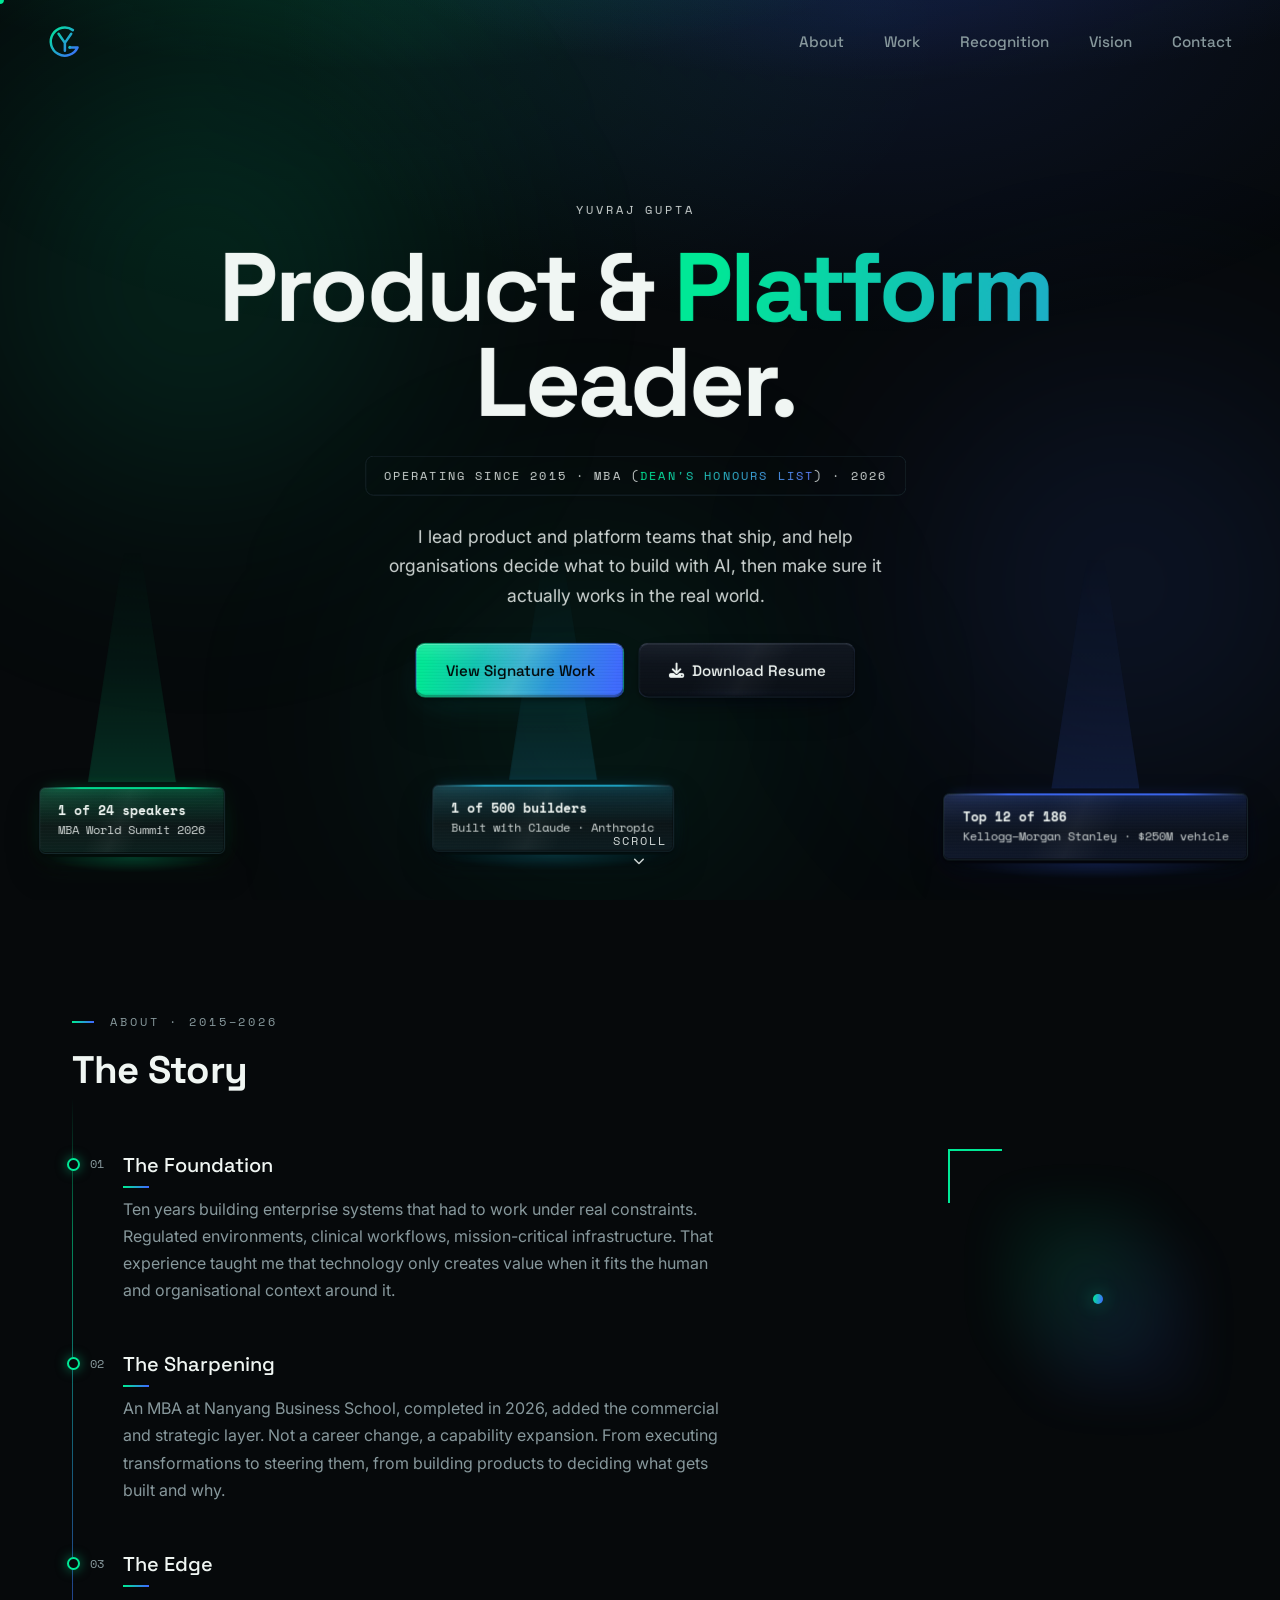
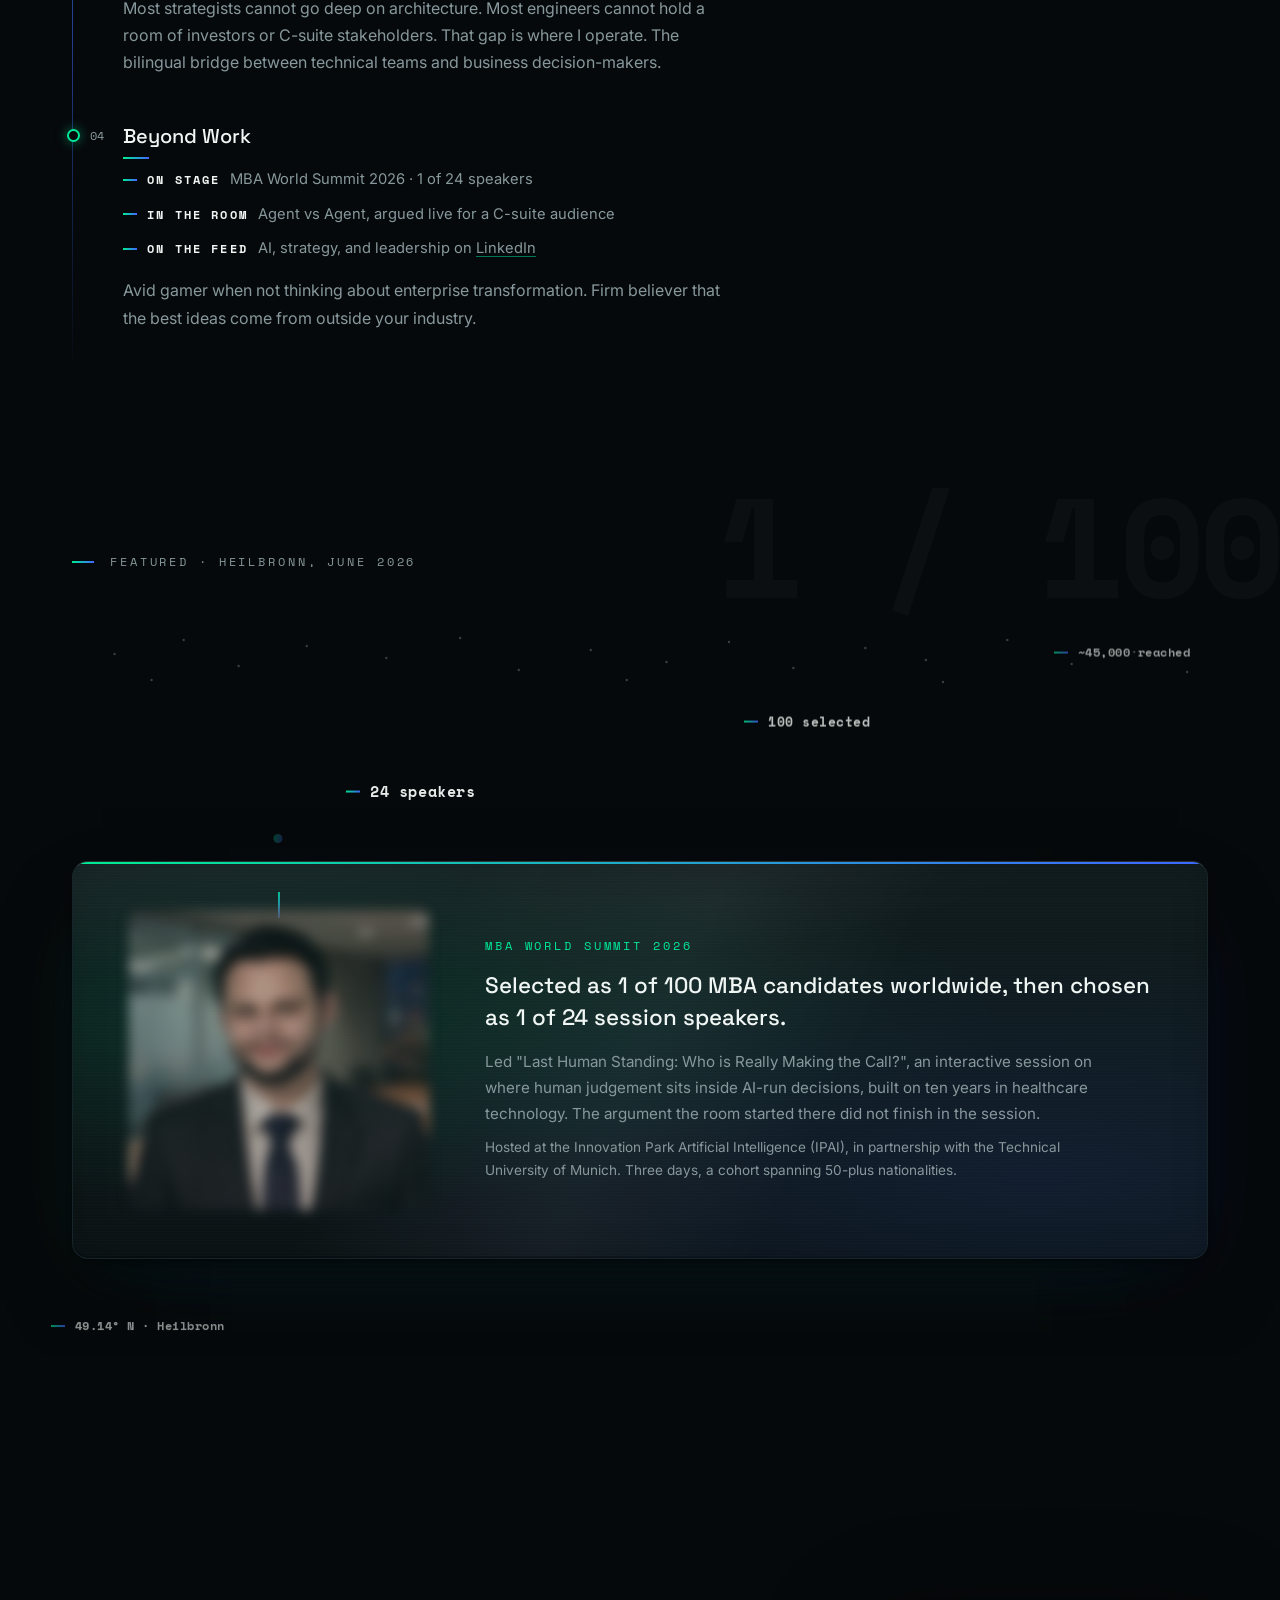
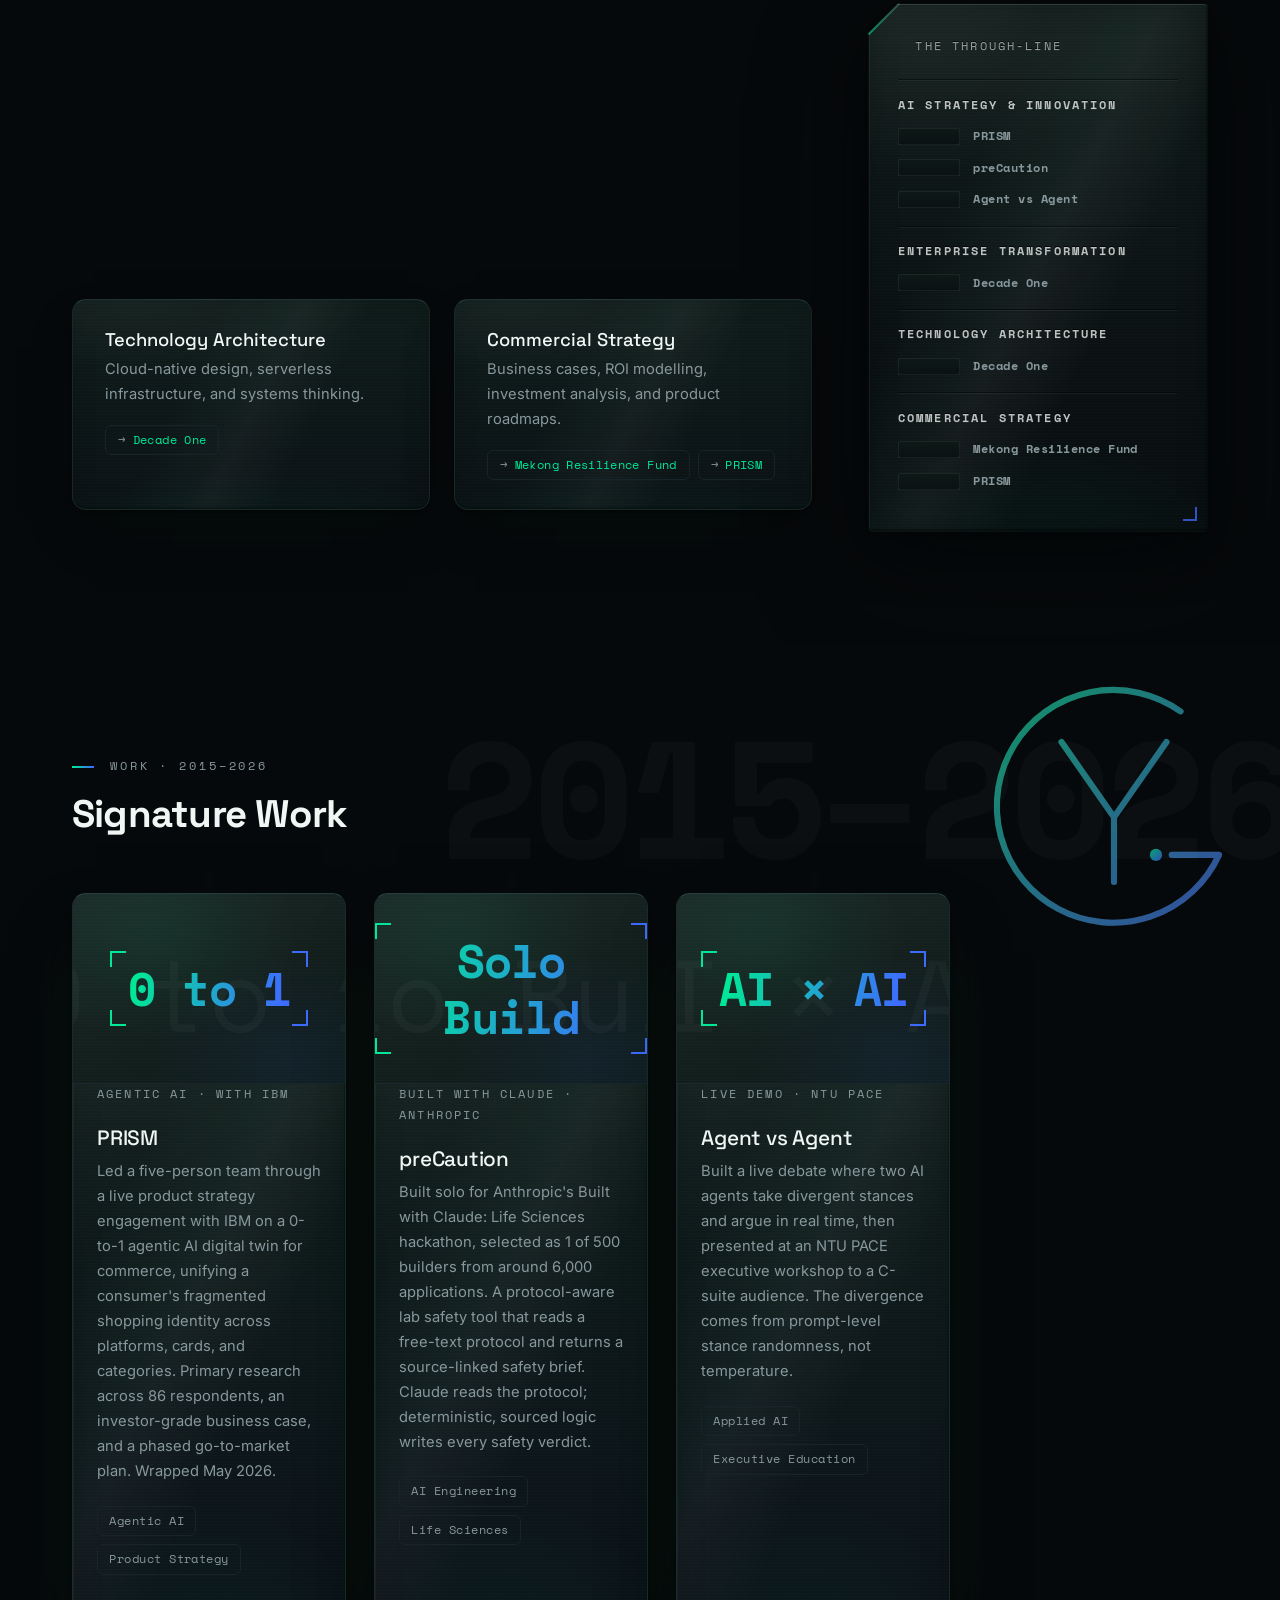
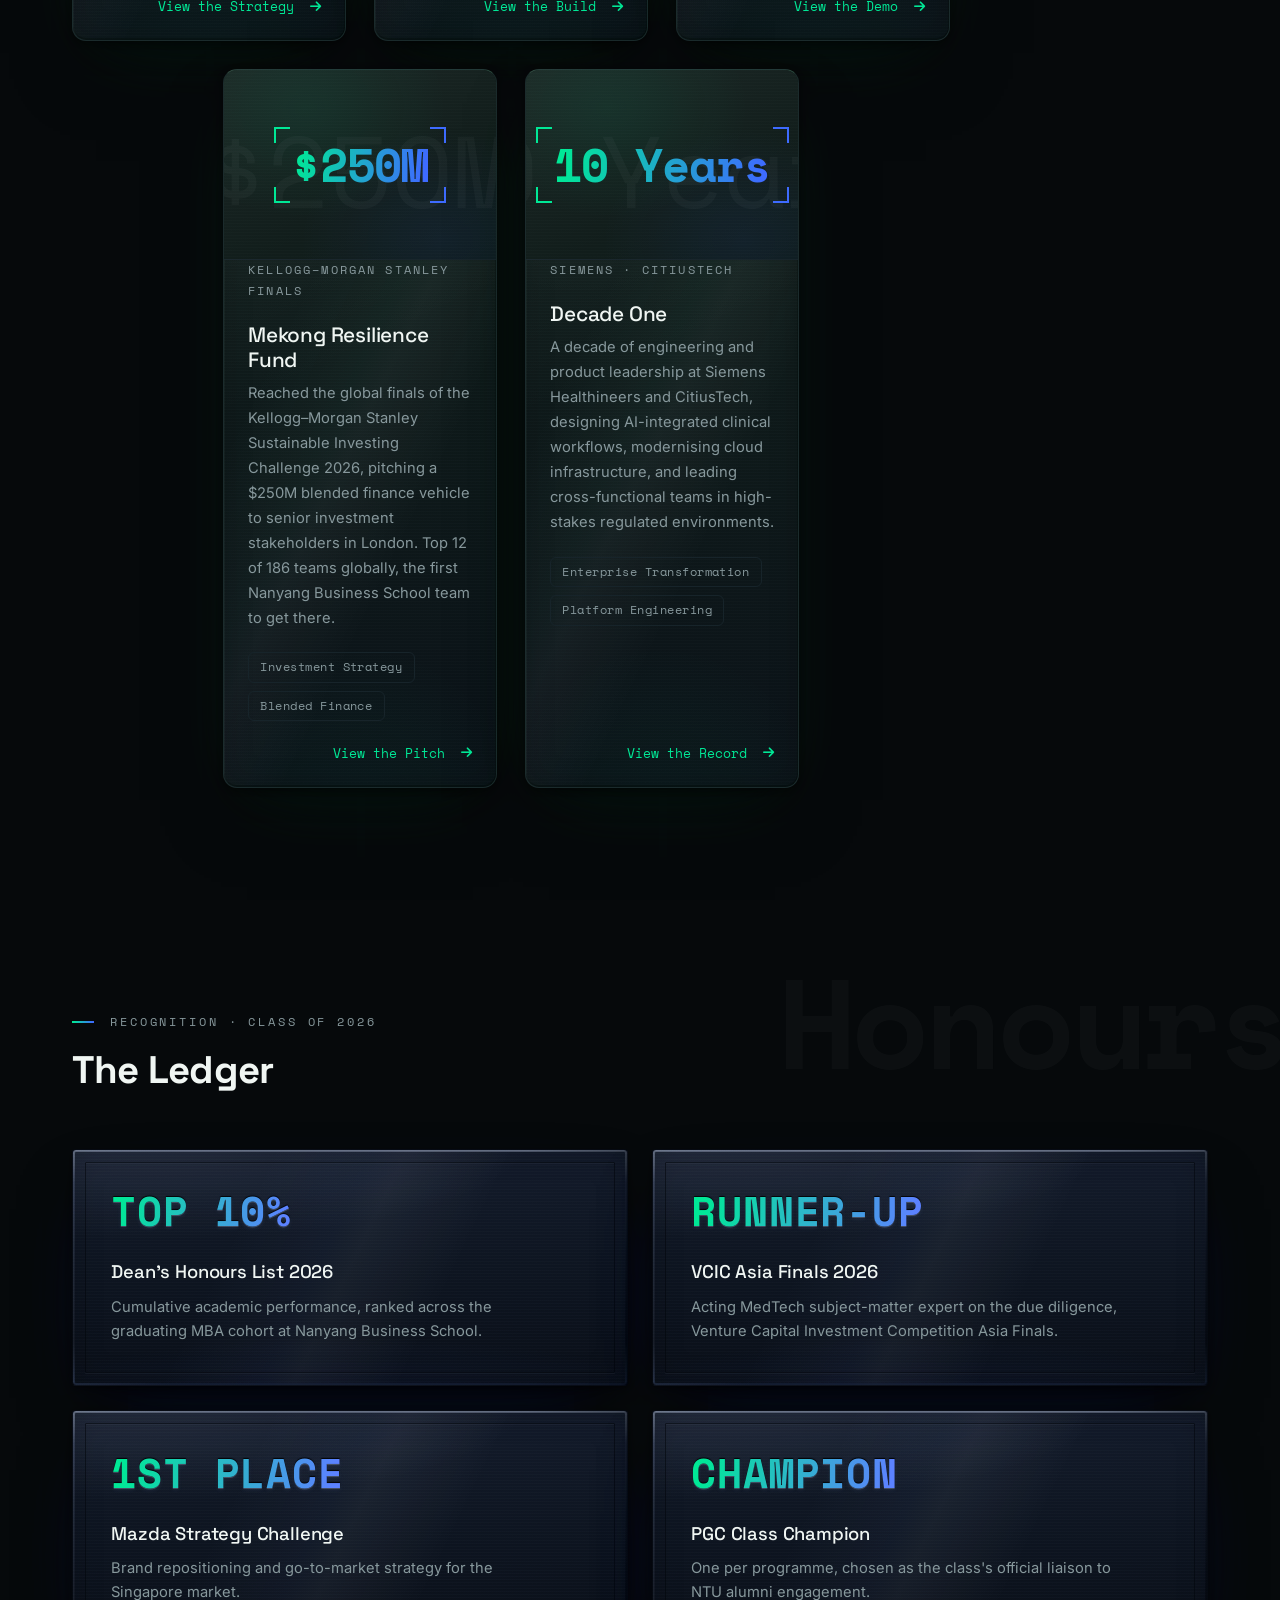
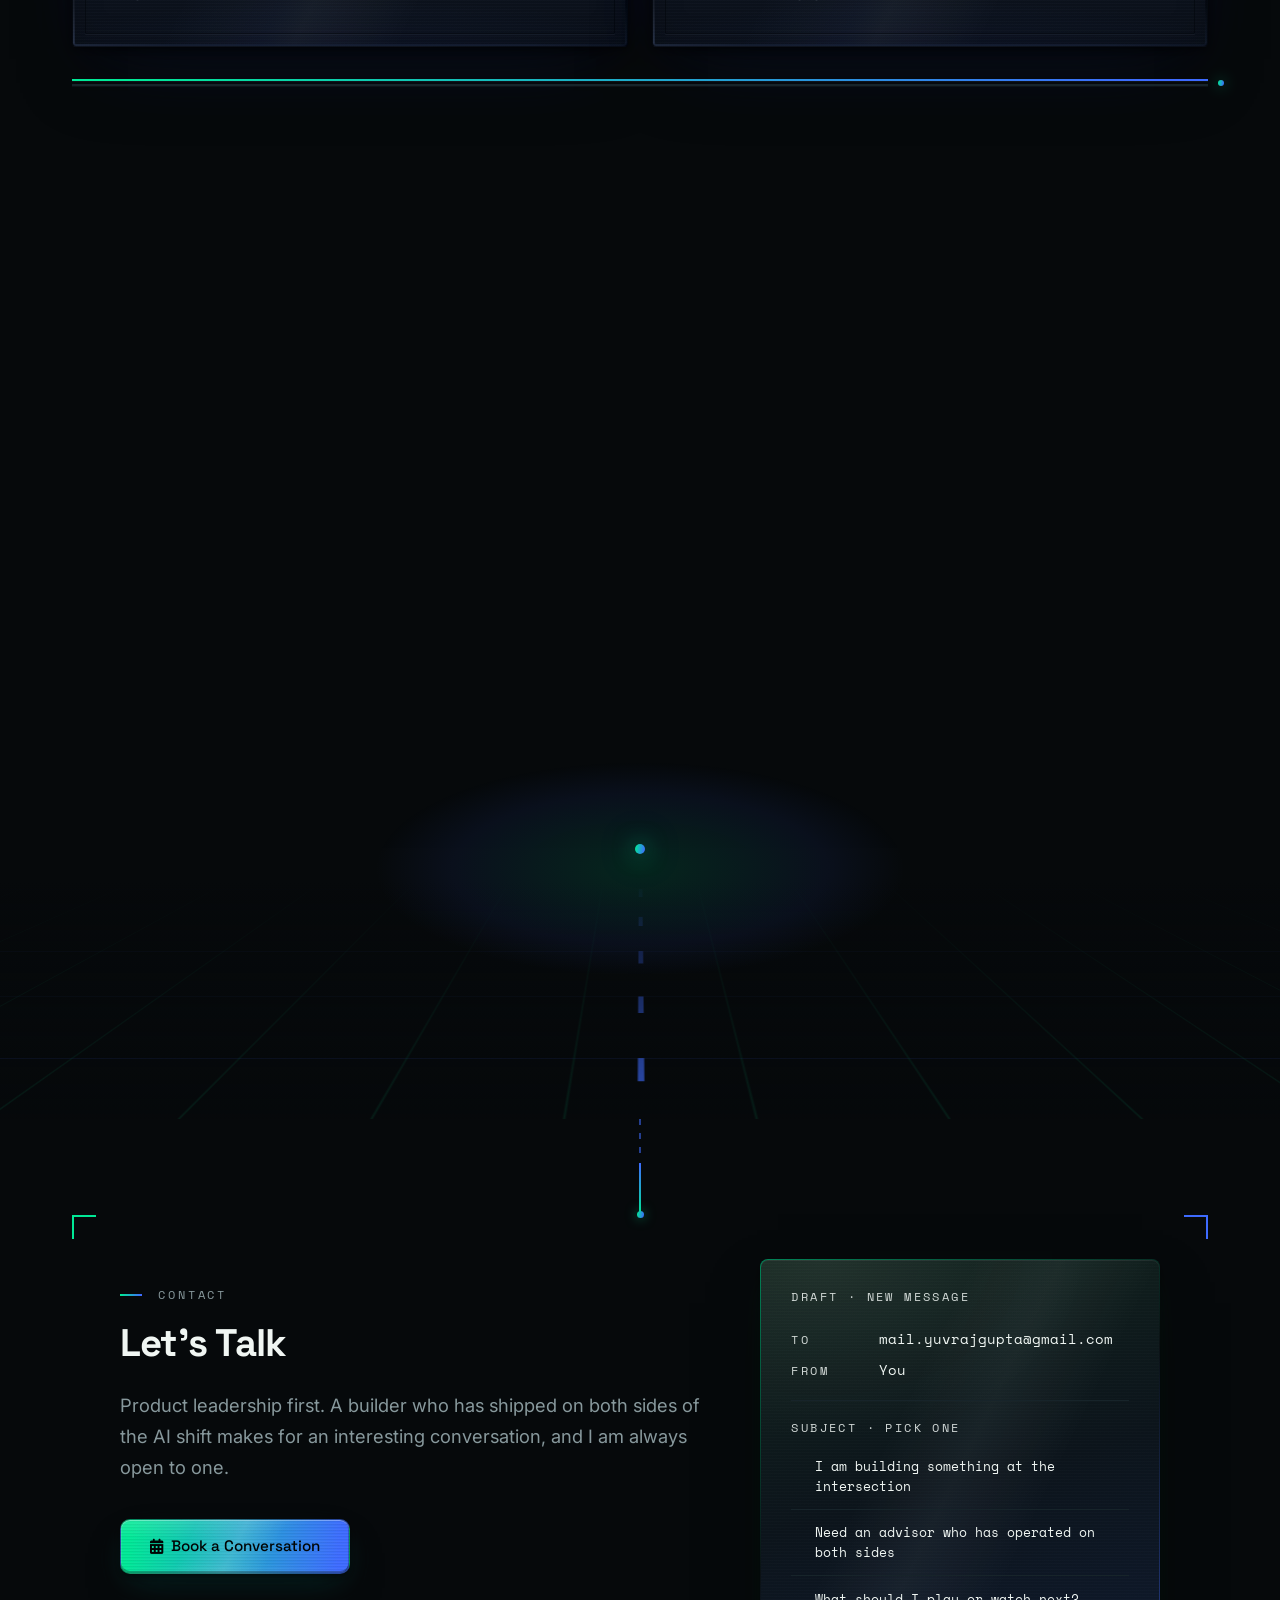
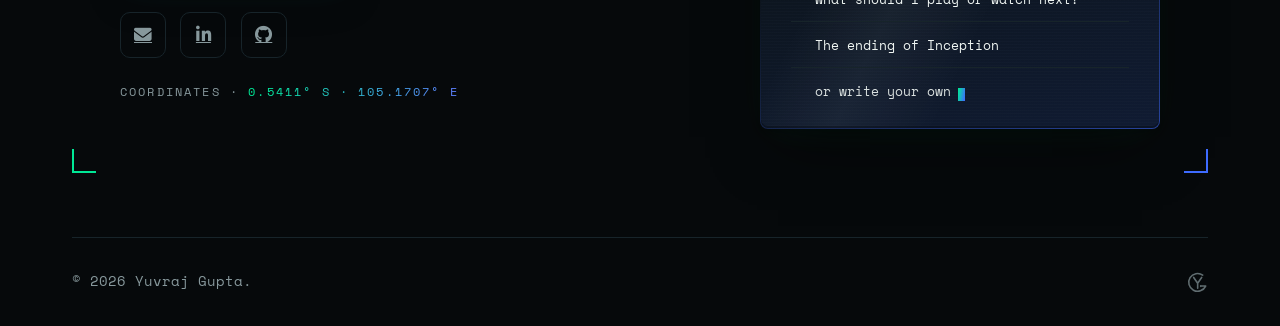
==== commit 00a39b0a: "Work, Recognition, Vision, and Footer: machined surfaces and the ask Five machined project cards wit" ====
--- a/index.html
+++ b/index.html
@@ -703,73 +703,58 @@
 
         <!-- Modal 1: PRISM -->
         <div id="project1" class="modal-content" role="dialog" aria-modal="true" aria-labelledby="project1-title">
-            <button class="modal-close-btn" aria-label="Close"><i class="fa-solid fa-xmark"
-                    aria-hidden="true"></i></button>
-            <div class="card-visual modal-visual" aria-hidden="true">
-                <div class="anchor-frame">
-                    <span></span>
-                    <span class="card-visual-anchor">0 to 1</span>
-                    <span></span>
-                </div>
-            </div>
+            <button class="modal-close-btn" aria-label="Close"><i class="fa-solid fa-xmark"></i></button>
+            <div class="card-visual modal-visual">
+                <span class="card-visual-anchor">$0 to 1</span>
+            </div>
+            <h2 id="project1-title">PRISM</h2>
             <p class="modal-kicker">Agentic AI Strategy &middot; with IBM</p>
-            <h2 id="project1-title">PRISM</h2>
             <div class="modal-body">
                 <div>
                     <h3>The Challenge</h3>
-                    <p>APAC consumers were surrounded by sell-side AI tools that optimised for the retailer, not the
-                        buyer, while their shopping identity stayed fragmented across platforms, cards, and product
-                        categories. The market lacked a credible buy-side product that could shift the power dynamic
-                        while remaining commercially viable.</p>
+                    <p>Retail enterprises in APAC were being overwhelmed by sell-side AI tools that optimised for the
+                        retailer, not the buyer. The market lacked a credible buy-side intelligence product that could
+                        shift the power dynamic while remaining commercially viable.</p>
                 </div>
                 <div>
                     <h3>Strategic Action</h3>
-                    <p>As Team Lead of a five-person team on a live product strategy engagement with IBM, led the
-                        business strategy workstreams for PRISM, an agentic AI digital twin for commerce:
-                        willingness-to-pay analysis, pricing strategy, market sizing, financial modelling, competitive
-                        benchmarking, and go-to-market planning for APAC market entry. Conducted primary research
-                        across 86 respondents.</p>
-                </div>
-                <div>
-                    <h3>The Outcome</h3>
+                    <p>As Team Lead of a five-person team on a live product strategy engagement with IBM, defined the
+                        core product concept, buy-side versus sell-side positioning, and willingness-to-pay framework.
+                        Conducted primary research across 86 respondents and developed an investor-grade business case
+                        and agentic AI roadmap.</p>
+                </div>
+                <div>
+                    <h3>Business Impact</h3>
                     <p>The engagement wrapped in May 2026 with a commercially defensible product strategy: validated
-                        market sizing, ROI modelling, and a phased go-to-market plan for APAC entry, delivered as an
-                        investor-grade business case.</p>
+                        market sizing, ROI modeling, and a phased go-to-market plan for APAC retail markets, delivered
+                        as an investor-grade business plan.</p>
                 </div>
             </div>
         </div>
 
         <!-- Modal 2: preCaution -->
         <div id="project2" class="modal-content" role="dialog" aria-modal="true" aria-labelledby="project2-title">
-            <button class="modal-close-btn" aria-label="Close"><i class="fa-solid fa-xmark"
-                    aria-hidden="true"></i></button>
-            <div class="card-visual modal-visual" aria-hidden="true">
-                <div class="anchor-frame">
-                    <span></span>
-                    <span class="card-visual-anchor">Solo Build</span>
-                    <span></span>
-                </div>
-            </div>
-            <p class="modal-kicker">Grounded, Not Generated &middot; Built with Claude</p>
+            <button class="modal-close-btn" aria-label="Close"><i class="fa-solid fa-xmark"></i></button>
+            <div class="card-visual modal-visual">
+                <span class="card-visual-anchor">Solo Build</span>
+            </div>
             <h2 id="project2-title">preCaution</h2>
+            <p class="modal-kicker">Grounded, Not Generated &middot; Built for Anthropic</p>
             <div class="modal-body">
                 <div>
                     <h3>The Build</h3>
-                    <p>Built solo for Anthropic's Built with Claude: Life Sciences hackathon, on the Builder Track,
-                        selected as 1 of 500 builders from around 6,000 applications.
+                    <p>Built solo for Anthropic's Built with Claude: Life Sciences hackathon, on the Builder Track.
                         preCaution reads a free-text experimental protocol and returns a source-linked safety brief
                         specific to that procedure, instead of an 80-page safety data sheet dump. It needs a language
-                        model only for reading: comprehension, extraction, and omission-checking across messy
-                        prose that a database query cannot parse.</p>
+                        model for one reason: comprehension, accumulation, and omission-detection across messy prose
+                        that a database query cannot read.</p>
                 </div>
                 <div>
                     <h3>Grounded, Not Generated</h3>
-                    <p>Six stages, and Claude appears in three of them, all on the reading side: segmenting the
-                        prose into steps, extracting chemicals and vessels, and flagging omissions as advisory.
-                        Every safety verdict is produced by the deterministic side: live PubChem lookups for
-                        grounding, a hand-encoded interaction table from NOAA CAMEO Chemicals, and pure-Python
-                        composition of the brief. Claude reads the protocol. Claude does not write the safety
-                        advice.</p>
+                    <p>Four stages, and Claude runs in exactly one of them. Stage 1 reads the protocol into structured
+                        state. Stages 2 to 4 make zero model calls: live PubChem lookups for grounding, a hand-encoded
+                        interaction table from NOAA CAMEO Chemicals, and pure-Python composition of the brief. Claude
+                        read the protocol. Claude did not write the safety advice.</p>
                 </div>
                 <div>
                     <h3>Why It Matters</h3>
@@ -781,36 +766,31 @@
                 </div>
                 <div class="modal-links">
                     <a href="https://github.com/theyuvrajgupta/PreCaution" target="_blank" rel="noopener"
-                        class="modal-link"><i class="fa-brands fa-github" aria-hidden="true"></i> View the
-                        repository</a>
+                        class="modal-link"><i class="fa-brands fa-github"></i> View the repository</a>
                 </div>
             </div>
         </div>
 
         <!-- Modal 3: Agent vs Agent -->
         <div id="project3" class="modal-content" role="dialog" aria-modal="true" aria-labelledby="project3-title">
-            <button class="modal-close-btn" aria-label="Close"><i class="fa-solid fa-xmark"
-                    aria-hidden="true"></i></button>
-            <div class="card-visual modal-visual" aria-hidden="true">
-                <div class="anchor-frame">
-                    <span></span>
-                    <span class="card-visual-anchor">AI &times; AI</span>
-                    <span></span>
-                </div>
-            </div>
+            <button class="modal-close-btn" aria-label="Close"><i class="fa-solid fa-xmark"></i></button>
+            <div class="card-visual modal-visual">
+                <span class="card-visual-anchor">AI &times; AI</span>
+            </div>
+            <h2 id="project3-title">Agent vs Agent</h2>
             <p class="modal-kicker">A Live AI Debate &middot; NTU PACE</p>
-            <h2 id="project3-title">Agent vs Agent</h2>
             <div class="modal-body">
                 <div>
                     <h3>The Build</h3>
-                    <p>Two AI agents take divergent stances on the same question and debate in real time. React and
-                        Vite frontend, the Anthropic API for reasoning, built around a three-layer architecture: a
-                        fixed identity per agent, a randomly selected stance per run, and full conversation history
-                        passed into every call.</p>
+                    <p>Two AI agents take divergent stances on the same question and debate in real time, with voice
+                        output so an audience can follow who is speaking without watching the screen. React and Vite
+                        frontend, the Anthropic API for reasoning, built around a three-layer architecture: a fixed
+                        identity per agent, a randomly selected stance per run, and full conversation history passed
+                        into every call.</p>
                 </div>
                 <div>
                     <h3>The Insight</h3>
-                    <p>Temperature alone did not create meaningful divergence. The randomness that makes each
+                    <p>Temperature alone did not create meaningful divergence. The randomness that actually makes each
                         run diverge lives at the prompt level, in the stance modifier appended to each agent's system
                         prompt. The personas, a sceptical COO and an optimistic Chief AI Officer, were placeholders on
                         top of that mechanic.</p>
@@ -819,34 +799,30 @@
                     <h3>The Delivery</h3>
                     <p>Presented to a C-suite, Director, and senior-executive audience at an NTU PACE executive
                         leadership workshop. The demo was the proof point for a larger arc: from building systems, to
-                        building the bridge between systems and people, to asking what gets built and why.</p>
+                        building the bridge between systems and people, to asking what gets built and why. The work
+                        was credible enough that NBS later sought advice on running AI for a faculty-level public
+                        panel.</p>
                 </div>
                 <div class="modal-links">
                     <a href="https://agent-dialogue-eight.vercel.app" target="_blank" rel="noopener"
-                        class="modal-link"><i class="fa-solid fa-arrow-up-right-from-square" aria-hidden="true"></i>
-                        Open the live demo</a>
+                        class="modal-link"><i class="fa-solid fa-arrow-up-right-from-square"></i> Open the live demo</a>
                 </div>
             </div>
         </div>
 
         <!-- Modal 4: Kellogg -->
         <div id="project4" class="modal-content" role="dialog" aria-modal="true" aria-labelledby="project4-title">
-            <button class="modal-close-btn" aria-label="Close"><i class="fa-solid fa-xmark"
-                    aria-hidden="true"></i></button>
-            <div class="card-visual modal-visual" aria-hidden="true">
-                <div class="anchor-frame">
-                    <span></span>
-                    <span class="card-visual-anchor">$250M</span>
-                    <span></span>
-                </div>
-            </div>
+            <button class="modal-close-btn" aria-label="Close"><i class="fa-solid fa-xmark"></i></button>
+            <div class="card-visual modal-visual">
+                <span class="card-visual-anchor">$250M</span>
+            </div>
+            <h2 id="project4-title">Mekong Resilience Fund</h2>
             <p class="modal-kicker">Kellogg&ndash;Morgan Stanley finals</p>
-            <h2 id="project4-title">Mekong Resilience Fund</h2>
             <div class="modal-body">
                 <div>
                     <h3>The Challenge</h3>
-                    <p>Climate-driven salinity intrusion in Vietnam's Mekong Delta was threatening roughly 1.1 million
-                        smallholder farming families and disrupting agricultural supply chains across Southeast Asia. Institutional investors
+                    <p>Climate-driven salinity intrusion in Vietnam's Mekong Delta was threatening 1.1 million farming
+                        families and disrupting agricultural supply chains across Southeast Asia. Institutional investors
                         lacked a credible vehicle to fund climate resilience in the region while generating returns.</p>
                 </div>
                 <div>
@@ -854,61 +830,48 @@
                     <p>Led strategy, narrative architecture, and investor framing for a four-person team. Developed
                         the core Supply Chain Insetting concept, a mechanism where corporations fund climate
                         resilience within their own supply chain geography through outcomes-based success fees, rather
-                        than buying unrelated offsets elsewhere. Positioned a $250M blended finance vehicle and
-                        presented it to senior investment stakeholders at Morgan Stanley's offices in London.</p>
+                        than buying unrelated offsets elsewhere. Structured a $250M blended finance vehicle and
+                        presented to senior investment stakeholders at Morgan Stanley's offices in London.</p>
                 </div>
                 <div>
                     <h3>Business Impact</h3>
-                    <p>Reached the global finals as one of 12 teams from 186 globally, and the first Nanyang Business
-                        School team to do so. Post-pitch, a judge independently requested the full proposal for
-                        further exploration.</p>
+                    <p>Reached the global finals as one of 12 teams from 186 globally, and the first NBS team to do so.
+                        Post-pitch, a judge independently requested the full proposal for further exploration.</p>
                 </div>
             </div>
         </div>
 
         <!-- Modal 5: Foundation -->
         <div id="project5" class="modal-content" role="dialog" aria-modal="true" aria-labelledby="project5-title">
-            <button class="modal-close-btn" aria-label="Close"><i class="fa-solid fa-xmark"
-                    aria-hidden="true"></i></button>
-            <div class="card-visual modal-visual" aria-hidden="true">
-                <div class="anchor-frame">
-                    <span></span>
-                    <span class="card-visual-anchor">10 Years</span>
-                    <span></span>
-                </div>
-            </div>
-            <p class="modal-kicker">2015&ndash;2025 &middot; Siemens Healthineers &amp; CitiusTech</p>
-            <h2 id="project5-title">Decade One</h2>
+            <button class="modal-close-btn" aria-label="Close"><i class="fa-solid fa-xmark"></i></button>
+            <div class="card-visual modal-visual">
+                <span class="card-visual-anchor">10 Years</span>
+            </div>
+            <h2 id="project5-title">Foundation</h2>
+            <p class="modal-kicker">Ten years &middot; Siemens Healthineers &amp; CitiusTech</p>
             <div class="modal-body">
                 <div>
-                    <h3>Systems That Could Not Fail</h3>
-                    <p>Ten years of building systems that could not fail. Clinical diagnostic tools used by
-                        radiologists making cancer calls. Healthcare
-                        data pipelines processing 35&ndash;40 quarterly code set releases. Infrastructure supporting
-                        a contractual 97% uptime SLA commitment.</p>
+                    <h3>The Foundation</h3>
+                    <p>Before strategy consulting and investment analysis, there were 10 years of building systems that
+                        could not fail. Clinical diagnostic tools used by radiologists making cancer calls. Healthcare
+                        data pipelines processing millions of medical code sets quarterly. Infrastructure supporting
+                        contractual 97% uptime SLAs for major US healthcare clients.</p>
                 </div>
                 <div>
                     <h3>What This Built</h3>
-                    <p>Designed clinical workflows around an AI-powered lesion detection capability in syngo.via,
-                        Siemens Healthineers' flagship imaging platform deployed across thousands of clinical sites.
-                        A company-first initiative in MI Oncology.</p>
-                    <p>At CitiusTech, led the redesign of
-                        legacy batch processing into a serverless AWS architecture that became the technical
-                        foundation for a commercially launched client product, and separately rebuilt validation
-                        pipelines, cutting cycle time from <strong>4 hours to under 20 minutes</strong> per release.
-                        Built and led a cross-functional engineering team from scratch, introducing Agile practices
-                        and reducing release cycles by <strong>33%</strong>, and automated incident routing across
-                        15&ndash;20 monitoring tools, cutting time-to-assignment from <strong>30 minutes to
-                        5</strong>.</p>
-                    <p>A targeted engineering enhancement for a high-priority clinical workflow issue was
-                        adopted as a software improvement for the China market, recognised by regional management.
-                        Backed by a Post Graduate Diploma in Machine Learning and Artificial Intelligence (IIIT,
-                        2021), earned while shipping clinical software.</p>
+                    <p>Designed clinical workflows around an AI-powered lesion detection capability at Siemens
+                        Healthineers, a company-first initiative that strengthened the product line's commercial
+                        performance. Architected a serverless AWS pipeline at CitiusTech that reduced validation from
+                        <strong>4 hours to under 20 minutes</strong> and became the technical foundation for a
+                        commercially launched client product. Built and led a cross-functional engineering team from
+                        scratch, introducing Agile practices and reducing release cycles by <strong>33%</strong>, and
+                        automated incident routing across 15&ndash;20 monitoring tools, cutting time-to-assignment
+                        from <strong>30 minutes to 5</strong>.</p>
                 </div>
                 <div>
                     <h3>Why It Matters</h3>
-                    <p>Most strategy has never met a production incident. That decade is what the product and
-                        commercial judgement stands on.</p>
+                    <p>Most strategists have never shipped a product. Most consultants have never owned an SLA. That
+                        decade is what makes the strategy layer credible, not just theoretical.</p>
                 </div>
             </div>
         </div>
--- a/portfolio/css/style.css
+++ b/portfolio/css/style.css
@@ -3420,35 +3420,18 @@
 
 .modal-content {
     position: relative;
-    /* Same machined emerald-black material as the Work card that opened
-       it: brushed band, corner specular, emerald ground-bounce,
-       striations, body */
-    background:
-        linear-gradient(116deg, transparent 30%, rgba(150, 255, 210, 0.03) 45%, rgba(230, 255, 244, 0.04) 50%, transparent 66%),
-        radial-gradient(130% 40% at 20% 0%, rgba(240, 246, 243, 0.04), transparent 58%),
-        radial-gradient(90% 30% at 50% 106%, rgba(0, 232, 150, 0.05), transparent 70%),
-        repeating-linear-gradient(180deg, rgba(230, 255, 244, 0.012) 0 1px, rgba(2, 10, 8, 0.018) 1px 2px, transparent 2px 3px),
-        linear-gradient(180deg, #12211D 0%, #0B1218 100%);
+    background: var(--surface-color);
     border-radius: 16px;
     width: 100%;
     max-width: 800px;
-    /* svh after vh: on iOS Safari 90 large-viewport-heights puts the
-       close button under the expanded toolbar (same fix as .home-section) */
     max-height: 90vh;
-    max-height: 90svh;
     overflow-y: auto;
-    border: 1px solid #1B2B2C;
-    border-top-color: rgba(160, 245, 210, 0.14);
+    border: 1px solid var(--border-color);
     transform: scale(0.97);
     opacity: 0;
     transition: transform 0.3s ease, opacity 0.3s ease;
     display: none;
-    box-shadow:
-        inset 0 -2px 0 rgba(2, 10, 8, 0.4),
-        inset 0 0 40px rgba(2, 10, 8, 0.16),
-        0 2px 8px rgba(0, 0, 0, 0.4),
-        0 20px 60px rgba(0, 0, 0, 0.6),
-        0 40px 110px -30px rgba(0, 232, 150, 0.16);
+    box-shadow: 0 20px 60px rgba(0, 0, 0, 0.6);
 }
 
 .modal-content.active {
@@ -3458,16 +3441,9 @@
 }
 
 .modal-close-btn {
-    /* Sticky inside the modal's scroll container so the close control
-       never scrolls out of view in long modals. The margins reproduce
-       the old absolute top/right 1rem offsets, and the negative bottom
-       margin (36px height + 1rem top margin) removes the button from
-       the flow so the visual band below starts at the modal top. */
-    position: sticky;
+    position: absolute;
     top: 1rem;
-    margin: 1rem 1rem -52px auto;
-    display: grid;
-    place-items: center;
+    right: 1rem;
     background: rgba(6, 9, 11, 0.5);
     border: 1px solid var(--border-color);
     border-radius: 8px;
@@ -3486,7 +3462,7 @@
 }
 
 .modal-content h2 {
-    padding: 0.55rem 2rem 0;
+    padding: 2rem 2rem 0;
     font-size: 1.7rem;
     font-weight: 500;
     letter-spacing: -0.01em;
@@ -3494,11 +3470,11 @@
 
 .modal-kicker {
     font-family: var(--font-mono);
-    font-size: 0.75rem;
-    letter-spacing: 0.18em;
+    font-size: 0.72rem;
+    letter-spacing: 0.16em;
     text-transform: uppercase;
     color: var(--primary-accent);
-    padding: 2rem 2rem 0;
+    padding: 0.55rem 2rem 0;
 }
 
 .modal-body {
@@ -3520,20 +3496,11 @@
 .modal-body p {
     color: var(--text-muted-color);
     font-size: 0.95rem;
-    /* the modals are the longest-dwell reading surface; cap the measure */
-    max-width: 68ch;
-}
-
-/* Multi-paragraph modal groups (Decade One) need breathing room between
-   paragraphs; grid children otherwise carry margin 0 and butt together */
-.modal-body div p + p {
-    margin-top: 0.9rem;
 }
 
 .modal-body strong {
     color: var(--text-color);
-    /* 500 is Inter's heaviest LOADED weight; 600 was browser-synthesized */
-    font-weight: 500;
+    font-weight: 600;
 }
 
 .modal-links {
@@ -3612,17 +3579,12 @@
     border-bottom: 1px solid var(--border-color);
     max-height: 0;
     overflow: hidden;
-    /* visibility keeps closed-menu links out of the tab order without JS
-       (JS also sets inert); the delay lets the collapse animation finish */
-    visibility: hidden;
-    transition: max-height 0.35s ease, visibility 0s linear 0.35s;
+    transition: max-height 0.35s ease;
     padding-top: 72px;
 }
 
 .mobile-nav.open {
     max-height: 450px;
-    visibility: visible;
-    transition: max-height 0.35s ease, visibility 0s;
 }
 
 .mobile-nav ul {
@@ -3652,96 +3614,8 @@
 
 /* ======== RESPONSIVE ======== */
 @media (max-width: 992px) {
-    /* Mobile keeps the sky (wash + back curtains); only the front
-       layer drops, and the credential row stacks. The canvas never
-       renders here — the CSS curtains return even if sky-live was
-       set at a wider size */
-    .au-front {
+    .hero-frags {
         display: none;
-    }
-
-    body.sky-live .au-live {
-        display: none;
-    }
-
-    body.sky-live .au-back {
-        display: block;
-    }
-
-    /* The landings collapse to a static centred stack; beams and
-       pools leave with the spatial layout. Top padding clears the
-       fixed navbar so the h1 never renders under it */
-    .home-section {
-        flex-direction: column;
-        padding-top: 6.5rem;
-    }
-
-    .creds-field {
-        position: static;
-        display: flex;
-        flex-direction: column;
-        align-items: center;
-        gap: 0.9rem;
-        /* 5.5rem bottom, not 2.5: the scroll cue holds bottom 2rem
-           (~43px tall) and the stacked third plate was running into
-           it on tall phones. Spacing clears the cue — the cue itself
-           is never removed (his standing rule) */
-        padding: 0 24px 5.5rem;
-    }
-
-    .cred-wrap {
-        position: static;
-        width: min(100%, 340px);
-    }
-
-    /* The depth engine writes inline drift transforms every frame;
-       the stacked plates must stay aligned, so pin them here */
-    .creds-field .cred-wrap {
-        transform: none !important;
-    }
-
-    .creds-field .cred-beam,
-    .creds-field .cred-pool {
-        display: none;
-    }
-
-    .creds-field .cred {
-        width: 100%;
-    }
-
-    /* Field frags leave with the hero frags; the deep ghosts, the horizon
-       vista, photo brackets, and footer frame stay, so mobile keeps the
-       layered page */
-    .section-field .frag {
-        display: none;
-    }
-
-    .expertise-layout {
-        grid-template-columns: 1fr;
-    }
-
-    .punchcard {
-        display: none;
-    }
-
-    .about-layout {
-        grid-template-columns: 1fr;
-    }
-
-    .about-frame-col {
-        display: none;
-    }
-
-    .convergence {
-        display: none;
-    }
-
-    .signature-mark {
-        display: none;
-    }
-
-    .section-ghost {
-        font-size: clamp(4.5rem, 14vw, 7rem);
     }
 
     .competency-grid {
@@ -3758,49 +3632,16 @@
         grid-column: 1;
     }
 
-    .recognition-ledger {
-        grid-template-columns: 1fr;
-        gap: 1.25rem;
-    }
-
     .recognition-item {
-        padding: 1.8rem 1.5rem;
-    }
-
-    .ledger-engraving {
-        font-size: 2rem;
-        margin-bottom: 1rem;
+        grid-template-columns: 2rem 1fr;
+    }
+
+    .recognition-item .ledger-note {
+        grid-column: 2;
     }
 
     .vision-statement {
-        max-width: 20ch;
-    }
-
-    .vision-section {
-        --hzb: 22vh;
-        padding-bottom: 28vh;
-    }
-
-    /* minmax(0, 1fr): a bare 1fr track's minimum is the items'
-       min-content, and the draft card's unbreakable email string
-       forced the whole column past the viewport */
-    .footer-grid {
-        grid-template-columns: minmax(0, 1fr);
-        gap: 2.75rem;
-    }
-
-    .draft-value {
-        overflow-wrap: anywhere;
-    }
-
-    /* The wandering bearing wraps as one unit, never mid-value */
-    .coords-live {
-        white-space: nowrap;
-    }
-
-    /* Full-width stacked draft lies flat */
-    .draft-card {
-        transform: none;
+        max-width: none;
     }
 }
 
@@ -3813,18 +3654,10 @@
         display: none !important;
     }
 
-    /* Narrow fine-pointer windows: restore the native cursor system.
-       Interactives get pointer back explicitly — a bare `cursor: auto`
-       on the grouped selector out-specified every component's
-       `cursor: pointer` and showed the arrow on links and cards */
-    body.custom-cursor {
+    body.custom-cursor,
+    body.custom-cursor a,
+    body.custom-cursor button {
         cursor: auto;
-    }
-
-    body.custom-cursor a,
-    body.custom-cursor button,
-    body.custom-cursor [role="button"] {
-        cursor: pointer;
     }
 
     .nav-menu {
@@ -3850,24 +3683,15 @@
         gap: 1.5rem;
     }
 
-    .featured-frame {
-        width: min(240px, 75vw);
-        margin: 0 auto;
+    .featured-moment-photo {
+        width: 110px;
+        height: 110px;
     }
 
     .footer-bottom {
         flex-direction: column;
         align-items: flex-start;
     }
-
-    .footer-frame {
-        padding: 1.75rem 1.25rem;
-    }
-
-    .draft-card {
-        padding: 1.4rem 1.3rem 0.7rem;
-    }
-
 }
 
 /* ======== REDUCED MOTION ======== */
@@ -3890,38 +3714,15 @@
         transform: none;
     }
 
-    body.js .hero > * {
+    body.js .hero > *,
+    body.js .frag {
         opacity: 1;
         transform: none;
         animation: none;
     }
 
-    /* The landings rest fully formed; beams and pools keep their
-       centring translate (transform: none would shift them) */
-    body.js .creds-field .cred {
-        opacity: 1;
-        transform: none;
-        animation: none;
-    }
-
-    body.js .creds-field .cred-beam,
-    body.js .creds-field .cred-pool,
-    body.js .creds-field .cred::before,
-    body.js .creds-field .cred-catch {
-        animation: none;
-    }
-
-    /* The sky rests at full form: entrance fade killed, curtains keep
-       their skew (transform: none would flatten the rays) */
-    body.js .hero-aurora {
-        opacity: 1;
-        animation: none;
-    }
-
-    .au-curtain {
-        animation: none;
-        opacity: 1;
-    }
+    body.js .frag-mid { opacity: 0.78; }
+    body.js .frag-far { opacity: 0.6; }
 
     .scroll-indicator {
         animation: none;
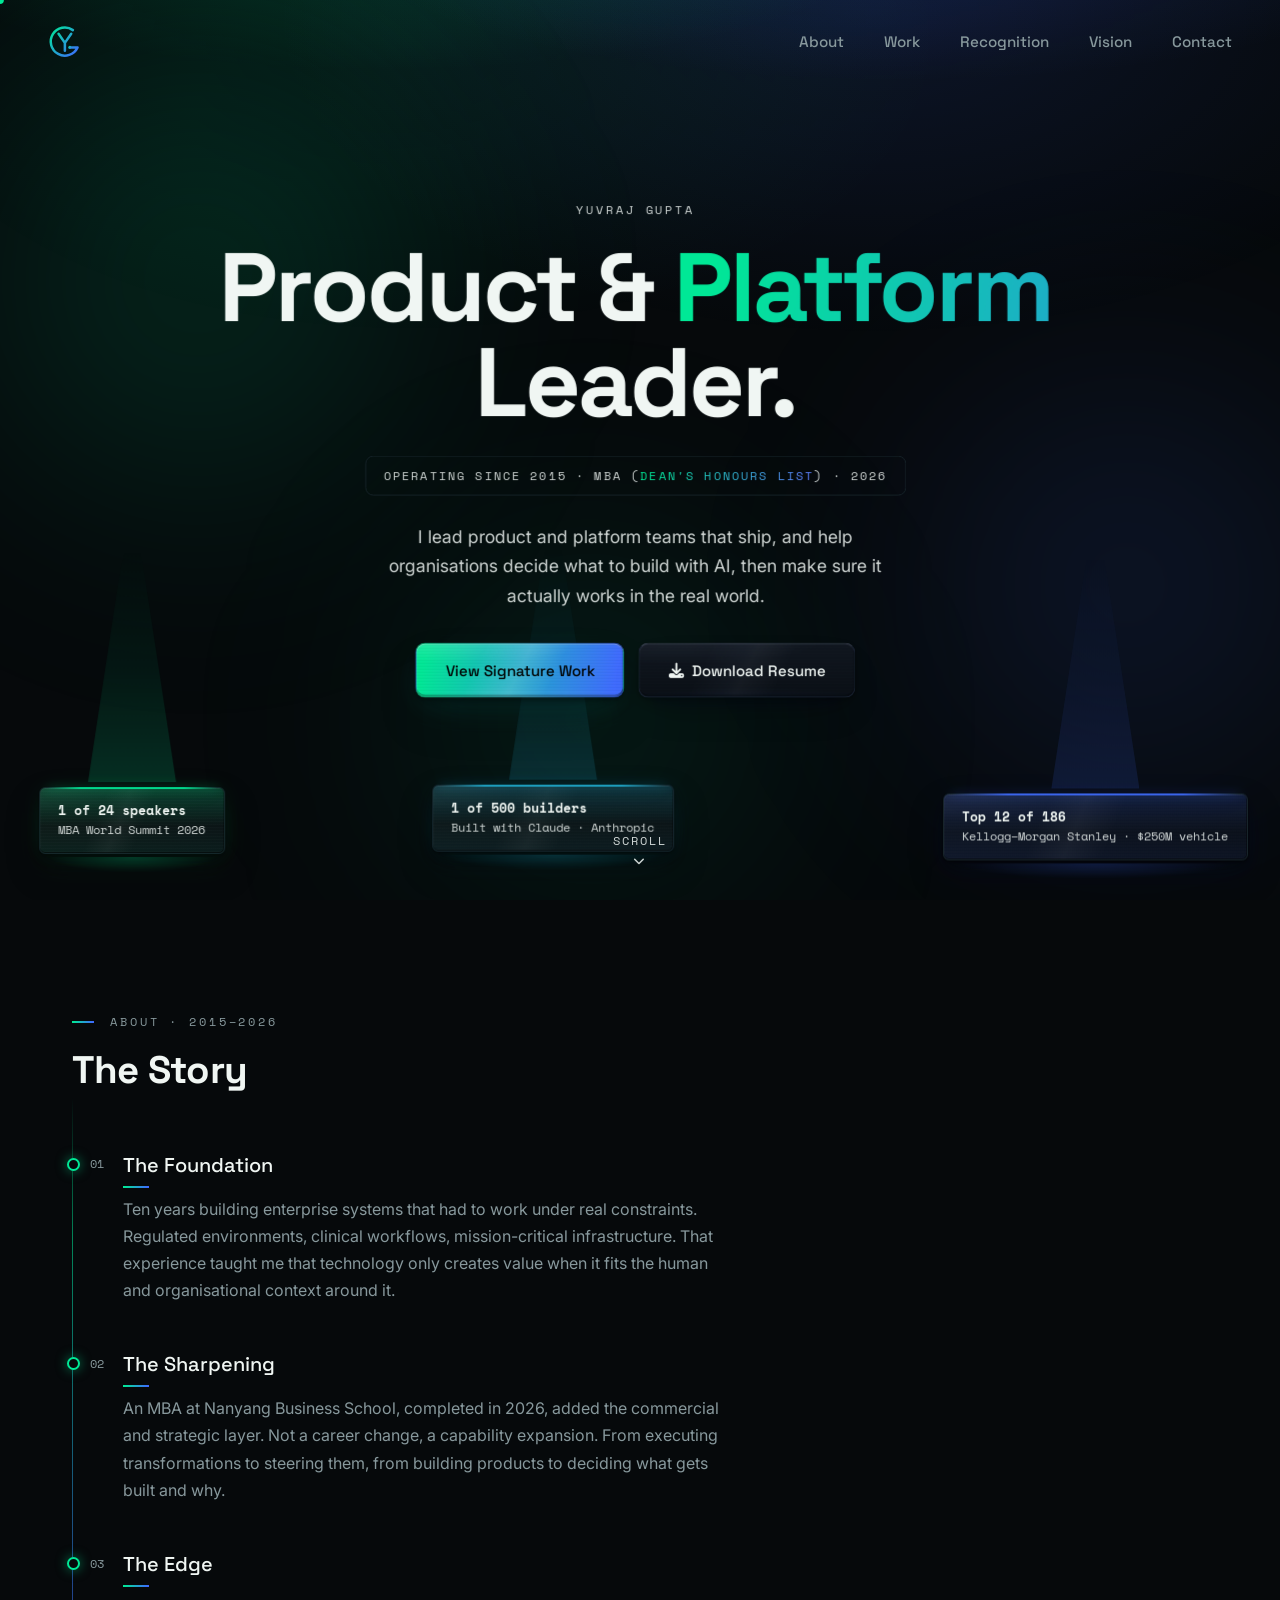
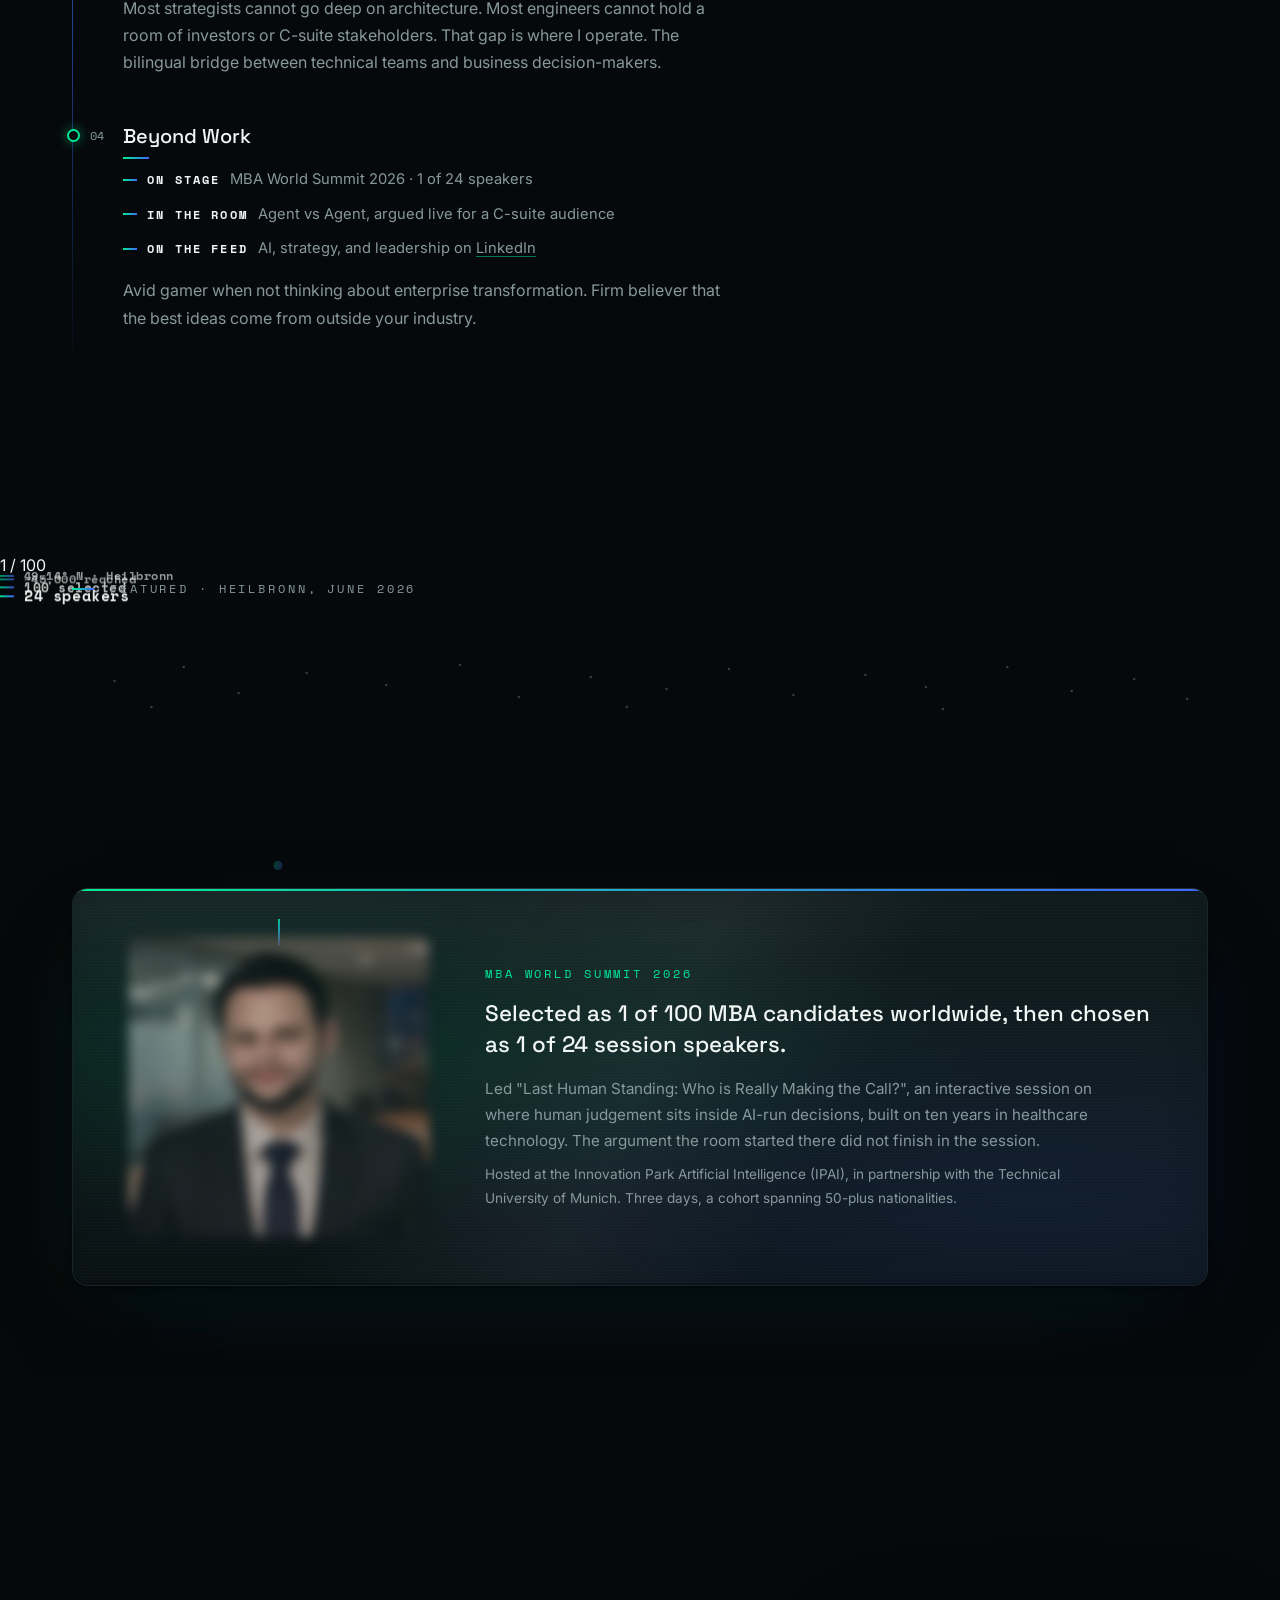
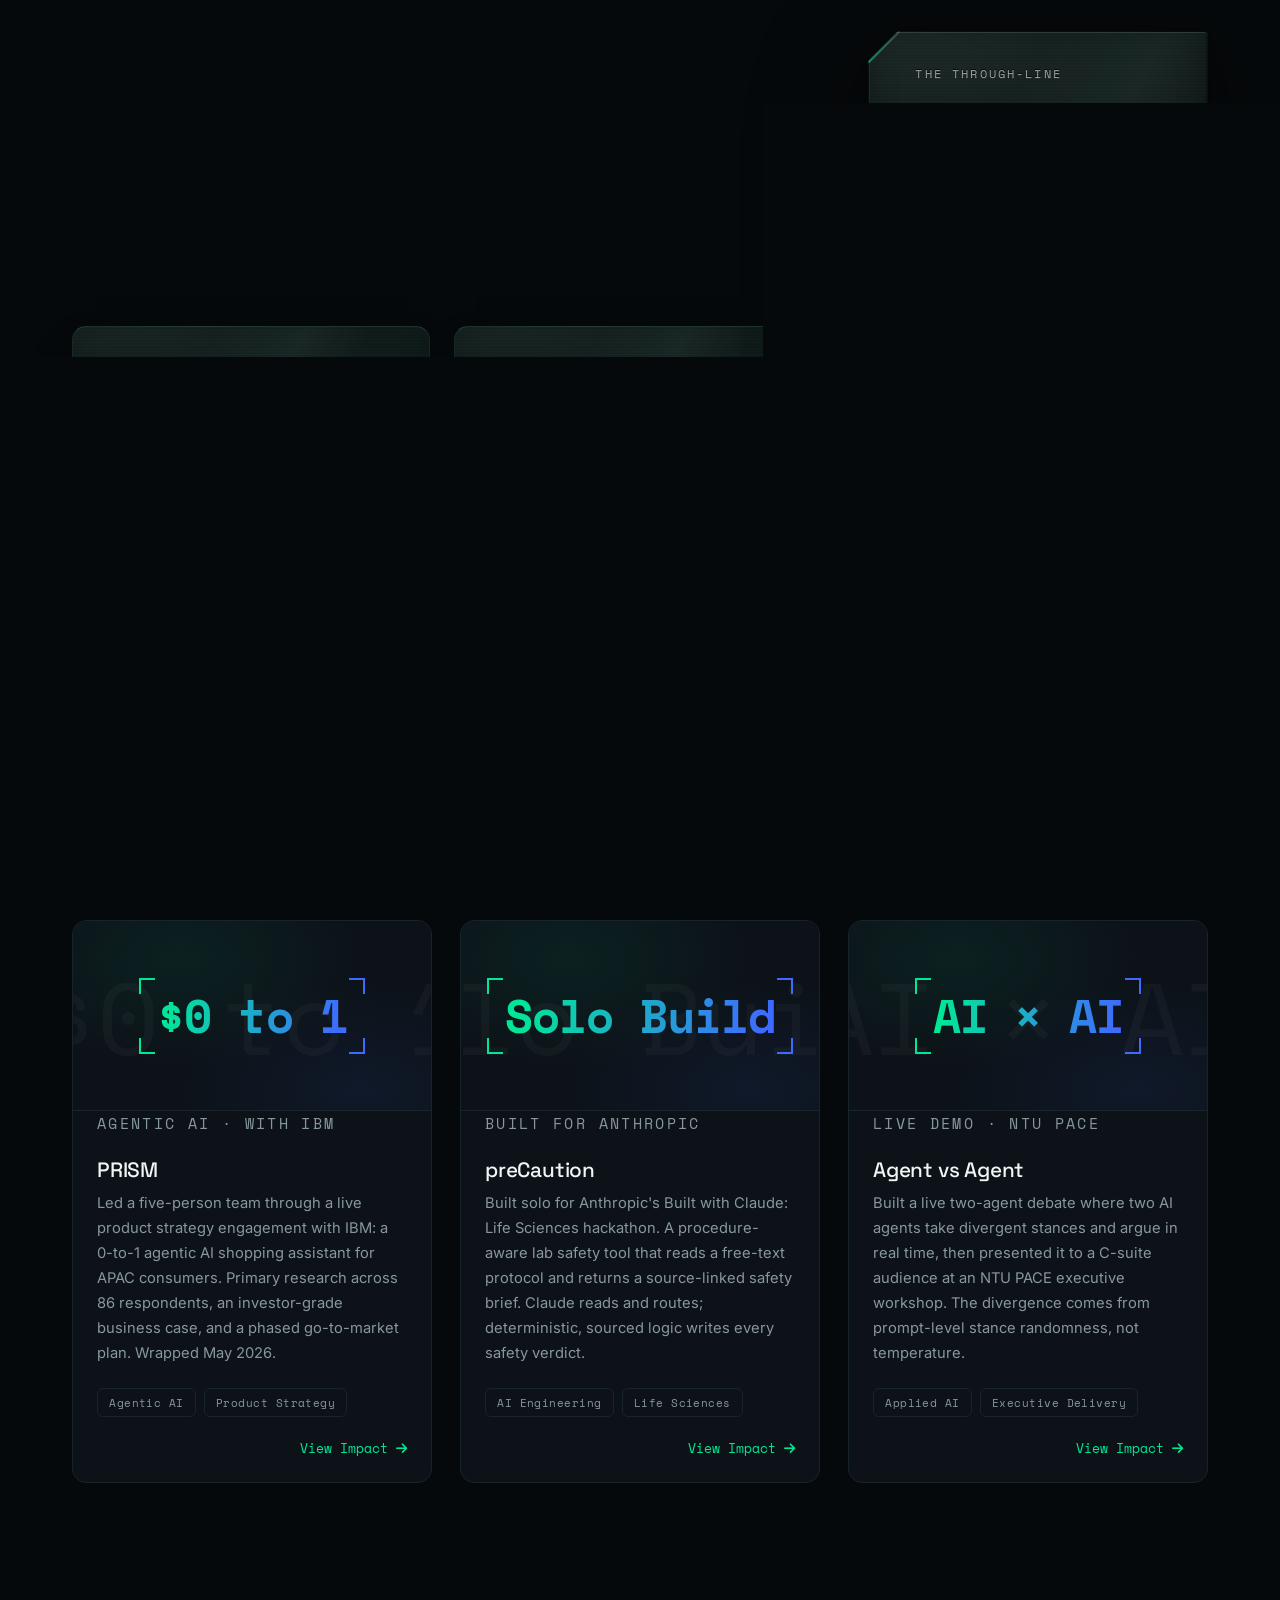
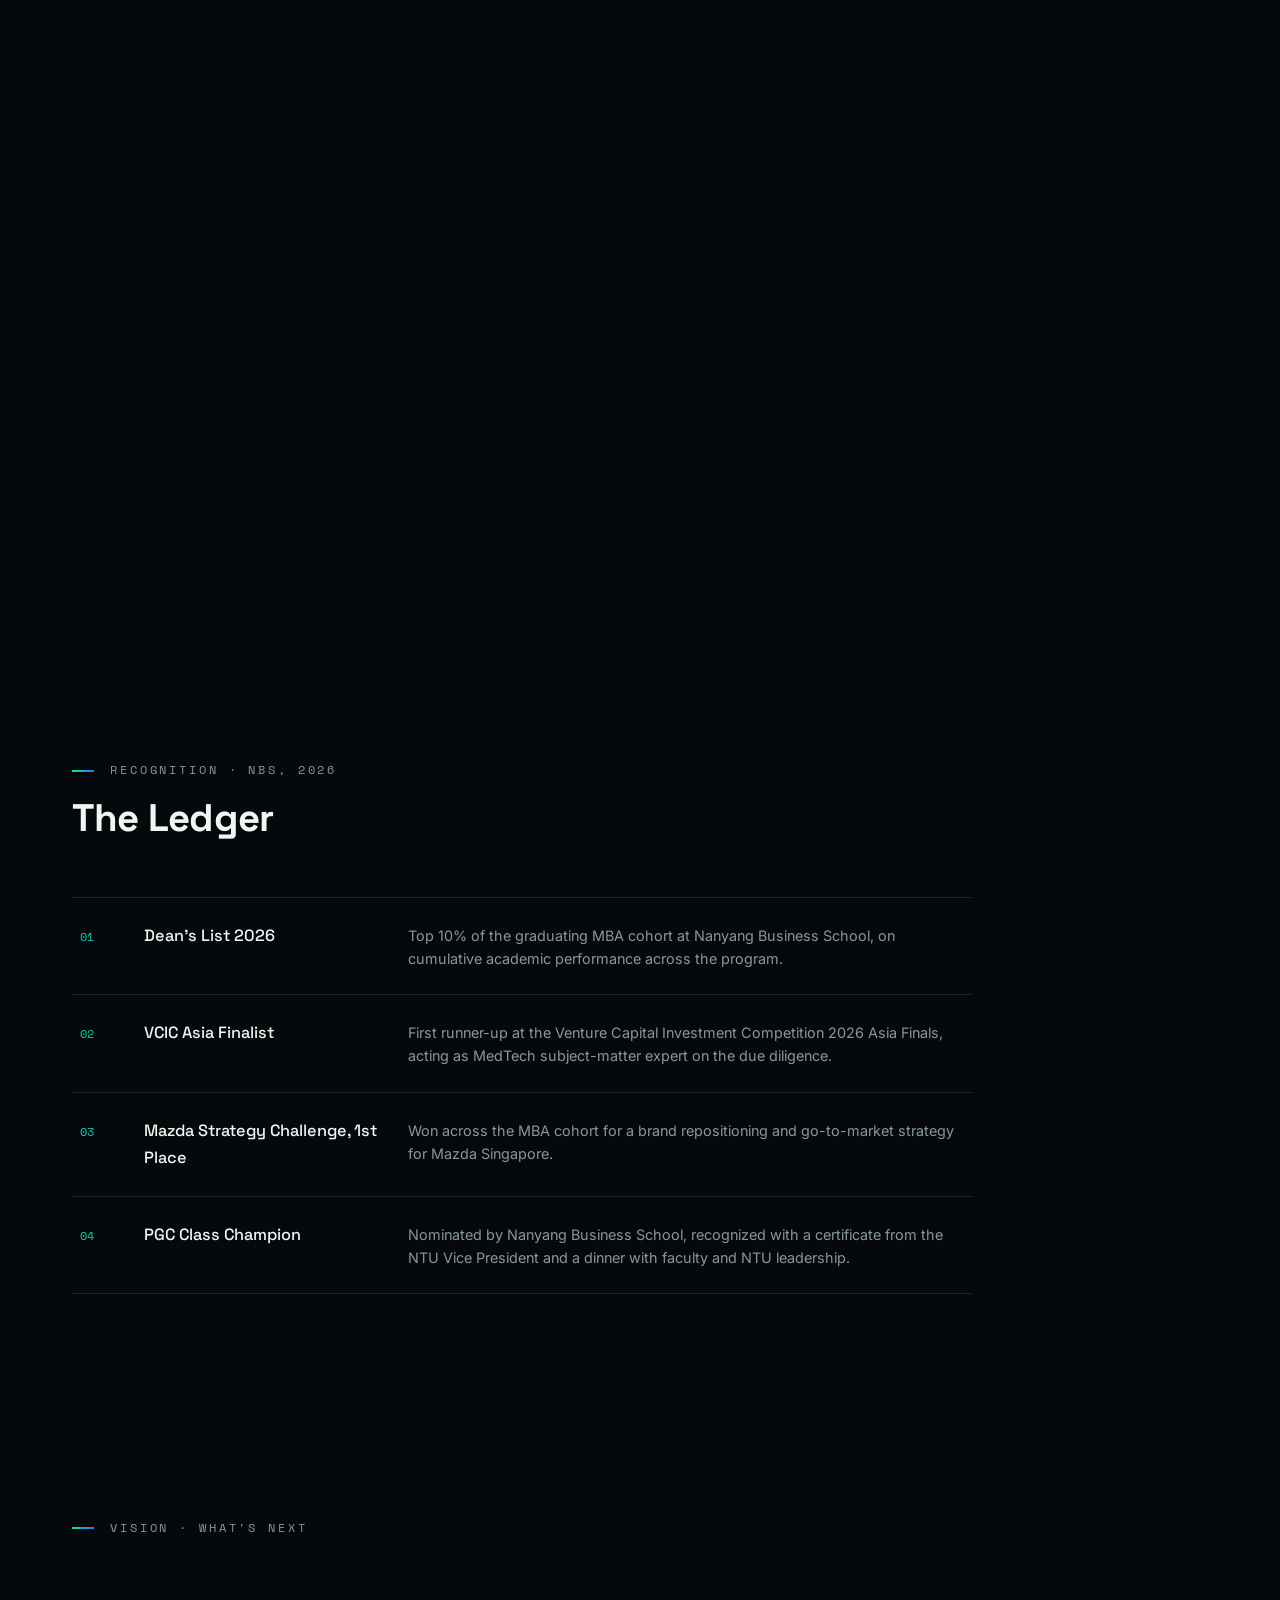
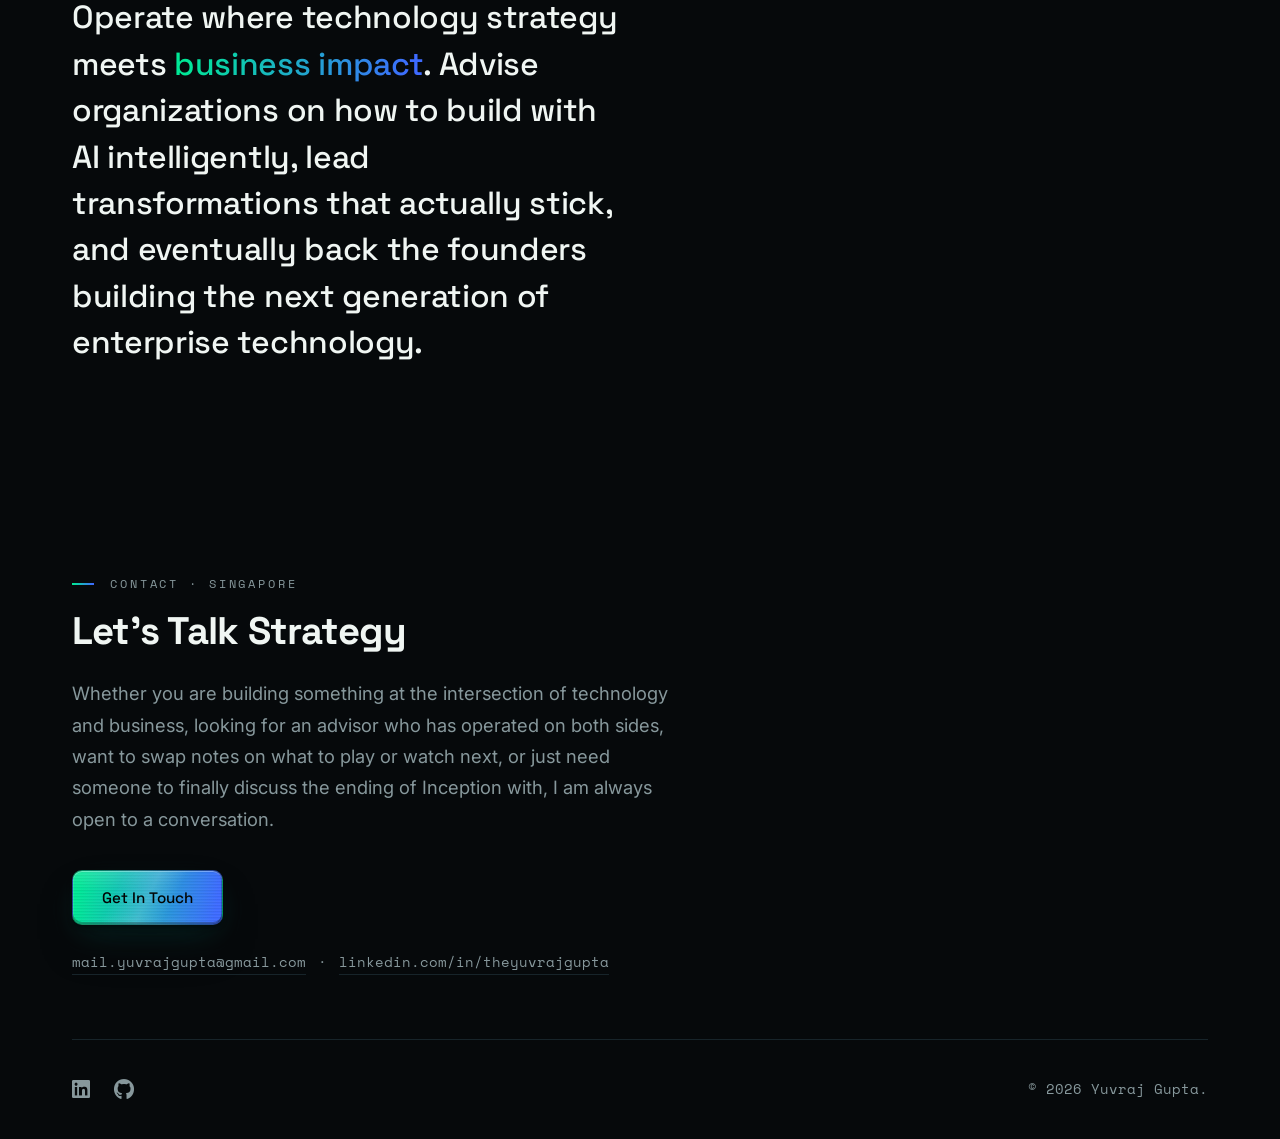
==== commit 65c11739: "About, Featured, and Expertise: voice-lines, tightened Convergence, the Punch Card Beyond Work leads" ====
--- a/index.html
+++ b/index.html
@@ -398,138 +398,107 @@
 
         <!-- ======== PROJECTS SECTION ======== -->
         <section id="projects" class="projects-section">
-            <div class="section-field" aria-hidden="true">
-                <span class="section-ghost projects-ghost" data-fz="0.05">2015&ndash;2026</span>
-                <div class="signature-mark">
-                    <svg viewBox="0 0 320 360" preserveAspectRatio="xMidYMid meet" focusable="false">
-                        <defs>
-                            <linearGradient id="sig-grad" x1="0" y1="0" x2="1" y2="1">
-                                <stop offset="0" stop-color="#00E896" />
-                                <stop offset="1" stop-color="#3E6BFF" />
-                            </linearGradient>
-                        </defs>
-                        <!-- YG monogram, drawn in writing order: the Y first (left arm
-                             into the stem, then the right arm), then the G swept around
-                             it, closing with the bar. The pen lifts onto the dot. -->
-                        <path class="signature-track"
-                            d="M 100,112 L 160,198 L 160,272 M 220,112 L 160,198 M 236,77 A 133 133 0 1 0 280,241 L 226,241" />
-                        <path class="signature-path" pathLength="1"
-                            d="M 100,112 L 160,198 L 160,272 M 220,112 L 160,198 M 236,77 A 133 133 0 1 0 280,241 L 226,241" />
-                        <circle class="signature-dot" cx="208" cy="241" r="7" />
-                    </svg>
-                </div>
-            </div>
             <div class="container">
                 <header class="section-head reveal">
-                    <p class="section-eyebrow">Work &middot; 2015&ndash;2026</p>
+                    <p class="section-eyebrow">Work &middot; 2016&ndash;2026</p>
                     <h2 class="section-title">Signature Work</h2>
                 </header>
                 <div class="projects-grid">
 
-                    <!-- Card 1: PRISM. The card is a plain container — role="button"
-                         made every descendant presentational and erased the h3/copy
-                         from the accessibility tree; the real control is the
-                         .project-link button, stretched over the card via ::after -->
-                    <div class="project-card reveal">
-                        <div class="card-visual" data-anchor="0 to 1" aria-hidden="true">
+                    <!-- Card 1: PRISM -->
+                    <div class="project-card reveal" data-modal-target="project1" tabindex="0" role="button"
+                        aria-haspopup="dialog">
+                        <div class="card-visual" data-anchor="$0 to 1">
                             <div class="anchor-frame">
                                 <span></span>
-                                <span class="card-visual-anchor">0 to 1</span>
-                                <span></span>
-                            </div>
-                        </div>
-                        <p class="card-kicker" id="project1-card-kicker">Agentic AI &middot; with IBM</p>
-                        <h3 id="project1-card-title">PRISM</h3>
-                        <p>Led a five-person team through a live product strategy engagement with IBM on a 0-to-1
-                            agentic AI digital twin for commerce, unifying a consumer's fragmented shopping identity
-                            across platforms, cards, and categories. Primary research across 86 respondents, an
-                            investor-grade business case, and a phased go-to-market plan. Wrapped May 2026.</p>
+                                <span class="card-visual-anchor">$0 to 1</span>
+                                <span></span>
+                            </div>
+                        </div>
+                        <p class="card-kicker">Agentic AI &middot; with IBM</p>
+                        <h3>PRISM</h3>
+                        <p>Led a five-person team through a live product strategy engagement with IBM: a 0-to-1
+                            agentic AI shopping assistant for APAC consumers. Primary research across 86 respondents,
+                            an investor-grade business case, and a phased go-to-market plan. Wrapped May 2026.</p>
                         <div class="project-tags"><span>Agentic AI</span><span>Product Strategy</span></div>
-                        <button class="project-link" data-modal-target="project1" aria-haspopup="dialog">View
-                            the Strategy<span class="visually-hidden"> &middot; PRISM</span> <i
-                                class="fa-solid fa-arrow-right" aria-hidden="true"></i></button>
+                        <span class="project-link">View Impact <i class="fa-solid fa-arrow-right"></i></span>
                     </div>
 
                     <!-- Card 2: preCaution -->
-                    <div class="project-card reveal">
-                        <div class="card-visual" data-anchor="Solo Build" aria-hidden="true">
+                    <div class="project-card reveal" data-modal-target="project2" tabindex="0" role="button"
+                        aria-haspopup="dialog">
+                        <div class="card-visual" data-anchor="Solo Build">
                             <div class="anchor-frame">
                                 <span></span>
                                 <span class="card-visual-anchor">Solo Build</span>
                                 <span></span>
                             </div>
                         </div>
-                        <p class="card-kicker" id="project2-card-kicker">Built with Claude &middot; Anthropic</p>
-                        <h3 id="project2-card-title">preCaution</h3>
-                        <p>Built solo for Anthropic's Built with Claude: Life Sciences hackathon, selected as 1 of 500
-                            builders from around 6,000 applications. A protocol-aware lab safety tool that reads a
-                            free-text protocol and returns a source-linked safety brief. Claude reads the protocol;
-                            deterministic, sourced logic writes every safety verdict.</p>
+                        <p class="card-kicker">Built for Anthropic</p>
+                        <h3>preCaution</h3>
+                        <p>Built solo for Anthropic's Built with Claude: Life Sciences hackathon. A procedure-aware lab
+                            safety tool that reads a free-text protocol and returns a source-linked safety brief.
+                            Claude reads and routes; deterministic, sourced logic writes every safety verdict.</p>
                         <div class="project-tags"><span>AI Engineering</span><span>Life Sciences</span></div>
-                        <button class="project-link" data-modal-target="project2" aria-haspopup="dialog">View
-                            the Build<span class="visually-hidden"> &middot; preCaution</span> <i
-                                class="fa-solid fa-arrow-right" aria-hidden="true"></i></button>
+                        <span class="project-link">View Impact <i class="fa-solid fa-arrow-right"></i></span>
                     </div>
 
                     <!-- Card 3: Agent vs Agent -->
-                    <div class="project-card reveal">
-                        <div class="card-visual" data-anchor="AI × AI" aria-hidden="true">
+                    <div class="project-card reveal" data-modal-target="project3" tabindex="0" role="button"
+                        aria-haspopup="dialog">
+                        <div class="card-visual" data-anchor="AI × AI">
                             <div class="anchor-frame">
                                 <span></span>
                                 <span class="card-visual-anchor">AI &times; AI</span>
                                 <span></span>
                             </div>
                         </div>
-                        <p class="card-kicker" id="project3-card-kicker">Live demo &middot; NTU PACE</p>
-                        <h3 id="project3-card-title">Agent vs Agent</h3>
-                        <p>Built a live debate where two AI agents take divergent stances and argue in real time,
-                            then presented at an NTU PACE executive workshop to a C-suite audience. The
+                        <p class="card-kicker">Live demo &middot; NTU PACE</p>
+                        <h3>Agent vs Agent</h3>
+                        <p>Built a live two-agent debate where two AI agents take divergent stances and argue in real
+                            time, then presented it to a C-suite audience at an NTU PACE executive workshop. The
                             divergence comes from prompt-level stance randomness, not temperature.</p>
-                        <div class="project-tags"><span>Applied AI</span><span>Executive Education</span></div>
-                        <button class="project-link" data-modal-target="project3" aria-haspopup="dialog">View
-                            the Demo<span class="visually-hidden"> &middot; Agent vs Agent</span> <i
-                                class="fa-solid fa-arrow-right" aria-hidden="true"></i></button>
+                        <div class="project-tags"><span>Applied AI</span><span>Executive Delivery</span></div>
+                        <span class="project-link">View Impact <i class="fa-solid fa-arrow-right"></i></span>
                     </div>
 
                     <!-- Card 4: Kellogg -->
-                    <div class="project-card reveal">
-                        <div class="card-visual" data-anchor="$250M" aria-hidden="true">
+                    <div class="project-card reveal" data-modal-target="project4" tabindex="0" role="button"
+                        aria-haspopup="dialog">
+                        <div class="card-visual" data-anchor="$250M">
                             <div class="anchor-frame">
                                 <span></span>
                                 <span class="card-visual-anchor">$250M</span>
                                 <span></span>
                             </div>
                         </div>
-                        <p class="card-kicker" id="project4-card-kicker">Kellogg&ndash;Morgan Stanley finals</p>
-                        <h3 id="project4-card-title">Mekong Resilience Fund</h3>
-                        <p>Reached the global finals of the Kellogg&ndash;Morgan Stanley Sustainable Investing
-                            Challenge 2026, pitching a $250M blended finance vehicle to senior investment stakeholders
-                            in London. Top 12 of 186 teams globally, the first Nanyang Business School team to get there.</p>
+                        <p class="card-kicker">Kellogg&ndash;Morgan Stanley finals</p>
+                        <h3>Mekong Resilience Fund</h3>
+                        <p>Reached the global finals of the Kellogg-Morgan Stanley Sustainable Investment Challenge
+                            2026, pitching a $250M blended finance vehicle to senior investment stakeholders in
+                            London. Top 12 of 186 teams globally, the first NBS team to get there.</p>
                         <div class="project-tags"><span>Investment Strategy</span><span>Blended Finance</span></div>
-                        <button class="project-link" data-modal-target="project4" aria-haspopup="dialog">View
-                            the Pitch<span class="visually-hidden"> &middot; Mekong Resilience Fund</span> <i
-                                class="fa-solid fa-arrow-right" aria-hidden="true"></i></button>
+                        <span class="project-link">View Impact <i class="fa-solid fa-arrow-right"></i></span>
                     </div>
 
                     <!-- Card 5: Foundation -->
-                    <div class="project-card reveal">
-                        <div class="card-visual" data-anchor="10 Years" aria-hidden="true">
+                    <div class="project-card reveal" data-modal-target="project5" tabindex="0" role="button"
+                        aria-haspopup="dialog">
+                        <div class="card-visual" data-anchor="10 Years">
                             <div class="anchor-frame">
                                 <span></span>
                                 <span class="card-visual-anchor">10 Years</span>
                                 <span></span>
                             </div>
                         </div>
-                        <p class="card-kicker" id="project5-card-kicker">Siemens &middot; CitiusTech</p>
-                        <h3 id="project5-card-title">Decade One</h3>
+                        <p class="card-kicker">Siemens Healthineers &middot; CitiusTech</p>
+                        <h3>Foundation</h3>
                         <p>A decade of engineering and product leadership at Siemens Healthineers and CitiusTech,
-                            designing AI-integrated clinical workflows, modernising cloud infrastructure, and leading
+                            designing AI-integrated clinical workflows, modernizing cloud infrastructure, and leading
                             cross-functional teams in high-stakes regulated environments.</p>
                         <div class="project-tags"><span>Enterprise Transformation</span><span>Platform
                                 Engineering</span></div>
-                        <button class="project-link" data-modal-target="project5" aria-haspopup="dialog">View
-                            the Record<span class="visually-hidden"> &middot; Decade One</span> <i
-                                class="fa-solid fa-arrow-right" aria-hidden="true"></i></button>
+                        <span class="project-link">View Impact <i class="fa-solid fa-arrow-right"></i></span>
                     </div>
 
                 </div>
@@ -538,164 +507,86 @@
 
         <!-- ======== RECOGNITION SECTION ======== -->
         <section id="recognition" class="recognition-section">
-            <div class="section-field" aria-hidden="true">
-                <span class="section-ghost recognition-ghost" data-fz="0.05">Honours</span>
-            </div>
             <div class="container">
                 <header class="section-head reveal">
-                    <p class="section-eyebrow">Recognition &middot; Class of 2026</p>
+                    <p class="section-eyebrow">Recognition &middot; NBS, 2026</p>
                     <h2 class="section-title">The Ledger</h2>
                 </header>
-                <ul class="recognition-ledger" role="list">
+                <ul class="recognition-ledger">
                     <li class="recognition-item reveal">
-                        <span class="ledger-engraving" data-e="Top 10%">Top 10%</span>
-                        <h3 class="ledger-title">Dean's Honours List 2026</h3>
-                        <span class="ledger-note">Cumulative academic performance, ranked across the
-                            graduating MBA cohort at Nanyang Business School.</span>
+                        <span class="ledger-marker" aria-hidden="true">01</span>
+                        <span class="ledger-title">Dean's List 2026</span>
+                        <span class="ledger-note">Top 10% of the graduating MBA cohort at Nanyang Business School,
+                            on cumulative academic performance across the program.</span>
                     </li>
                     <li class="recognition-item reveal">
-                        <span class="ledger-engraving" data-e="Runner-up">Runner-up</span>
-                        <h3 class="ledger-title">VCIC Asia Finals 2026</h3>
-                        <span class="ledger-note">Acting MedTech subject-matter expert on the due diligence,
-                            Venture Capital Investment Competition Asia Finals.</span>
+                        <span class="ledger-marker" aria-hidden="true">02</span>
+                        <span class="ledger-title">VCIC Asia Finalist</span>
+                        <span class="ledger-note">First runner-up at the Venture Capital Investment Competition 2026
+                            Asia Finals, acting as MedTech subject-matter expert on the due diligence.</span>
                     </li>
                     <li class="recognition-item reveal">
-                        <span class="ledger-engraving" data-e="1st Place">1st Place</span>
-                        <h3 class="ledger-title">Mazda Strategy Challenge</h3>
-                        <span class="ledger-note">Brand repositioning and go-to-market strategy for the
-                            Singapore market.</span>
+                        <span class="ledger-marker" aria-hidden="true">03</span>
+                        <span class="ledger-title">Mazda Strategy Challenge, 1st Place</span>
+                        <span class="ledger-note">Won across the MBA cohort for a brand repositioning and
+                            go-to-market strategy for Mazda Singapore.</span>
                     </li>
                     <li class="recognition-item reveal">
-                        <span class="ledger-engraving" data-e="Champion">Champion</span>
-                        <h3 class="ledger-title">PGC Class Champion</h3>
-                        <span class="ledger-note">One per programme, chosen as the class's official liaison
-                            to NTU alumni engagement.</span>
+                        <span class="ledger-marker" aria-hidden="true">04</span>
+                        <span class="ledger-title">PGC Class Champion</span>
+                        <span class="ledger-note">Nominated by Nanyang Business School, recognized with a certificate
+                            from the NTU Vice President and a dinner with faculty and NTU leadership.</span>
                     </li>
                 </ul>
-                <!-- The audit close: in bookkeeping, a finished account is "ruled
-                     off" with a double rule. The scroll audits the entries, then
-                     rules the ledger off; the pen lifts onto the dot. -->
-                <div class="ruled-off" aria-hidden="true">
-                    <span class="ro-ink ro-ink-1"></span>
-                    <span class="ro-ink ro-ink-2"></span>
-                    <span class="ro-dot"></span>
-                </div>
             </div>
         </section>
 
         <!-- ======== VISION SECTION ======== -->
         <section id="vision" class="vision-section">
-            <!-- The Horizon: a true perspective plane receding to a vanishing
-                 point. The dashed PROPOSED path runs from the reader's feet
-                 into the distance; the site's terminus dot waits on the
-                 horizon line — the destination. Pure CSS 3D, all decorative. -->
-            <div class="horizon-stage" aria-hidden="true">
-                <div class="horizon-plane">
-                    <div class="horizon-grid"></div>
-                </div>
-                <div class="horizon-fade"></div>
-                <div class="horizon-glow"></div>
-                <span class="horizon-dot"></span>
-            </div>
             <div class="container">
                 <header class="section-head reveal">
                     <p class="section-eyebrow">Vision &middot; What's next</p>
-                    <h2 class="section-title">The Horizon</h2>
                 </header>
-                <p class="vision-statement reveal">AI will not transform organisations. People who <span
-                        class="grad">redesign organisations around it</span> will.</p>
-                <p class="vision-substatement reveal">The distance between what the technology can do and what an
-                    enterprise can actually absorb is where the next decade's value sits, and where I intend to
-                    operate.</p>
+                <p class="vision-statement reveal">Operate where technology strategy meets <span class="grad">business
+                        impact</span>. Advise organizations on how to build with AI intelligently, lead
+                    transformations that actually stick, and eventually back the founders building the next
+                    generation of enterprise technology.</p>
             </div>
         </section>
 
-    </main>
-
-    <!-- ======== FOOTER ======== -->
-    <footer id="contact" class="footer" data-focal>
-            <!-- The arrival: Vision's dashed path crosses the horizon into
-                 Contact and turns SOLID — dashed means proposed everywhere on
-                 this site; the line is real at the point you can reach him.
-                 It lands, dot first, on the only fully closed frame. -->
-            <div class="arrival-path" aria-hidden="true"></div>
+        <!-- ======== FOOTER ======== -->
+        <footer id="contact" class="footer">
             <div class="container">
                 <div class="footer-cta">
-                    <div class="footer-frame">
-                        <span aria-hidden="true"></span>
-                        <div class="footer-grid">
-                        <div class="footer-left">
-                        <div class="section-head reveal">
-                            <p class="section-eyebrow">Contact</p>
-                            <h2 class="section-title">Let's Talk</h2>
-                        </div>
-                        <p class="subtitle">Product leadership first. A builder who has shipped on both sides
-                            of the AI shift makes for an interesting conversation, and I am always open to
-                            one.</p>
-                        <a href="https://calendly.com/theyuvrajgupta" target="_blank" rel="noopener"
-                            class="btn btn-primary"><i class="fa-solid fa-calendar-days" aria-hidden="true"></i> Book
-                            a Conversation</a>
-                        <div class="channel-row">
-                            <a class="channel" href="mailto:mail.yuvrajgupta@gmail.com" aria-label="Email"><i
-                                    class="fa-solid fa-envelope" aria-hidden="true"></i></a>
-                            <a class="channel" href="https://www.linkedin.com/in/theyuvrajgupta/" target="_blank"
-                                rel="noopener" aria-label="LinkedIn"><i class="fa-brands fa-linkedin-in"
-                                    aria-hidden="true"></i></a>
-                            <a class="channel" href="https://github.com/theyuvrajgupta" target="_blank" rel="noopener"
-                                aria-label="GitHub"><i class="fa-brands fa-github" aria-hidden="true"></i></a>
-                        </div>
-                        <!-- Decorative device (a wandering bearing), not information —
-                             aria-hidden keeps the 140ms rewrites out of the a11y tree
-                             (WCAG 2.2.2: auto-updating content with no pause control) -->
-                        <p class="base-line" aria-hidden="true">Coordinates &middot; <span
-                                class="coords-live">recalculating</span></p>
-                        </div>
-                        <!-- The old footer paragraph as a live artifact: a draft
-                             already addressed to him, its subject lines the four
-                             reasons to write. Every subject is a real mailto. -->
-                        <aside class="draft-card reveal" aria-labelledby="draft-kicker">
-                            <p class="draft-kicker" id="draft-kicker">Draft &middot; New message</p>
-                            <div class="draft-meta">
-                                <span class="draft-label">To</span>
-                                <span class="draft-value">mail.yuvrajgupta@gmail.com</span>
-                                <span class="draft-label">From</span>
-                                <span class="draft-value">You</span>
-                            </div>
-                            <p class="draft-subject-label">Subject &middot; pick one</p>
-                            <ul class="draft-subjects" role="list">
-                                <li><a
-                                        href="mailto:mail.yuvrajgupta@gmail.com?subject=I%20am%20building%20something%20at%20the%20intersection">I
-                                        am building something at the intersection</a></li>
-                                <li><a
-                                        href="mailto:mail.yuvrajgupta@gmail.com?subject=Need%20an%20advisor%20who%20has%20operated%20on%20both%20sides">Need
-                                        an advisor who has operated on both sides</a></li>
-                                <li><a
-                                        href="mailto:mail.yuvrajgupta@gmail.com?subject=What%20should%20I%20play%20or%20watch%20next%3F">What
-                                        should I play or watch next?</a></li>
-                                <li><a
-                                        href="mailto:mail.yuvrajgupta@gmail.com?subject=The%20ending%20of%20Inception">The
-                                        ending of Inception</a></li>
-                                <!-- The fifth row is the wink: an empty subject field with a
-                                     live caret — the four above are only suggestions. -->
-                                <li class="draft-freeform"><a href="mailto:mail.yuvrajgupta@gmail.com">or write your
-                                        own<span class="draft-caret" aria-hidden="true"></span></a></li>
-                            </ul>
-                        </aside>
-                        </div>
-                        <span aria-hidden="true"></span>
-                    </div>
+                    <header class="section-head reveal">
+                        <p class="section-eyebrow">Contact &middot; Singapore</p>
+                        <h2 class="section-title">Let's Talk Strategy</h2>
+                    </header>
+                    <p class="subtitle">Whether you are building something at the intersection of technology and
+                        business, looking for an advisor who has operated on both sides, want to swap notes on what to
+                        play or watch next, or just need someone to finally discuss the ending of Inception with, I am
+                        always open to a conversation.</p>
+                    <a href="mailto:mail.yuvrajgupta@gmail.com" class="btn btn-primary">Get In Touch</a>
+                    <p class="contact-details">
+                        <a href="mailto:mail.yuvrajgupta@gmail.com">mail.yuvrajgupta@gmail.com</a>
+                        <span aria-hidden="true">&middot;</span>
+                        <a href="https://www.linkedin.com/in/theyuvrajgupta/" target="_blank"
+                            rel="noopener">linkedin.com/in/theyuvrajgupta</a>
+                    </p>
                 </div>
                 <div class="footer-bottom">
+                    <div class="social-links">
+                        <a href="https://www.linkedin.com/in/theyuvrajgupta/" target="_blank" rel="noopener"
+                            aria-label="LinkedIn"><i class="fa-brands fa-linkedin"></i></a>
+                        <a href="https://github.com/theyuvrajgupta" target="_blank" rel="noopener"
+                            aria-label="GitHub"><i class="fa-brands fa-github"></i></a>
+                    </div>
                     <p>&copy; 2026 Yuvraj Gupta.</p>
-                    <svg class="footer-mark" viewBox="0 0 320 360" aria-hidden="true" focusable="false">
-                        <path fill="none" stroke="currentColor" stroke-width="24" stroke-linecap="round"
-                            stroke-linejoin="round"
-                            d="M 100,112 L 160,198 L 160,272 M 220,112 L 160,198 M 236,77 A 133 133 0 1 0 280,241 L 226,241" />
-                        <circle cx="208" cy="241" r="16" fill="currentColor" />
-                    </svg>
-                </div>
-            </div>
-    </footer>
+                </div>
+            </div>
+        </footer>
+
+    </main>
 
     <!-- ======== PROJECT MODALS ======== -->
     <div id="modal-container" class="hidden">
--- a/portfolio/css/style.css
+++ b/portfolio/css/style.css
@@ -1960,14 +1960,10 @@
 .card-visual {
     width: 100%;
     height: 190px;
-    /* Base sits on the EMERALD side of the section-surface axis, matching
-       the host card/modal face (the flat --surface-color leaned cobalt and
-       broke the card's own material); duotone washes float on top */
     background:
         radial-gradient(80% 90% at 30% 20%, rgba(0, 232, 150, 0.07), transparent 65%),
         radial-gradient(80% 90% at 80% 90%, rgba(62, 107, 255, 0.08), transparent 65%),
-        repeating-linear-gradient(180deg, rgba(230, 255, 244, 0.01) 0 1px, rgba(2, 10, 8, 0.014) 1px 2px, transparent 2px 3px),
-        #0D1917;
+        var(--surface-color);
     display: flex;
     align-items: center;
     justify-content: center;
@@ -1993,10 +1989,7 @@
 }
 
 .card-visual::after {
-    /* alt-text form + the aria-hidden on .card-visual keep the ghost
-       echo from double-announcing against the visible anchor span */
     content: attr(data-anchor);
-    content: attr(data-anchor) / "";
     font-family: var(--font-mono);
     font-size: clamp(4rem, 8vw, 7rem);
     color: var(--text-color);
@@ -2004,13 +1997,10 @@
     position: absolute;
     top: 50%;
     left: 50%;
-    /* --fy is written by the field engine on .projects-grid: every card's
-       ghost echo drifts a few px against its sharp anchor (micro-depth) */
-    transform: translate(-50%, calc(-50% + var(--fy, 0px)));
+    transform: translate(-50%, -50%);
     pointer-events: none;
     white-space: nowrap;
     z-index: 0;
-    -webkit-user-select: none;
     user-select: none;
 }
 
@@ -2071,25 +2061,25 @@
 }
 
 .project-card:hover .anchor-frame > span:first-child::before,
-.project-card:has(.project-link:focus-visible) .anchor-frame > span:first-child::before {
+.project-card:focus-visible .anchor-frame > span:first-child::before {
     top: -4px;
     left: -4px;
 }
 
 .project-card:hover .anchor-frame > span:first-child::after,
-.project-card:has(.project-link:focus-visible) .anchor-frame > span:first-child::after {
+.project-card:focus-visible .anchor-frame > span:first-child::after {
     top: -4px;
     right: -4px;
 }
 
 .project-card:hover .anchor-frame > span:last-child::before,
-.project-card:has(.project-link:focus-visible) .anchor-frame > span:last-child::before {
+.project-card:focus-visible .anchor-frame > span:last-child::before {
     bottom: -4px;
     left: -4px;
 }
 
 .project-card:hover .anchor-frame > span:last-child::after,
-.project-card:has(.project-link:focus-visible) .anchor-frame > span:last-child::after {
+.project-card:focus-visible .anchor-frame > span:last-child::after {
     bottom: -4px;
     right: -4px;
 }
@@ -2109,66 +2099,18 @@
     gap: 1.75rem;
 }
 
-/* The signature's lane: the grid cedes just enough width on the right
-   that the riding mark never sits under the cards. 872px - 48vw is the
-   exact clearance for the mark's width + margins vs the container gutter
-   (zero on very wide screens, where the gutter already fits the lane);
-   100vw - 930px is the best-effort ceiling that keeps cards >= ~270px
-   wide on narrow desktops, where the mark tucks under the cards instead. */
-@media (min-width: 993px) {
-    .projects-grid {
-        margin-right: clamp(0px, min(872px - 48vw, 100vw - 930px), 400px);
-    }
-}
-
 .project-card {
     position: relative;
     grid-column: span 2;
-    display: flex;
-    flex-direction: column;
-    /* Machined material on the EMERALD side of the section-surface axis
-       (emerald = proof/execution; Work is the evidence). Same fabrication
-       as the Recognition plates, raised instead of recessed: brushed
-       highlight band, corner specular, emerald ground-bounce into the
-       lower edge, fine brushing striations, emerald-black body */
-    background:
-        linear-gradient(116deg, transparent 30%, rgba(150, 255, 210, 0.035) 45%, rgba(230, 255, 244, 0.045) 50%, transparent 66%),
-        radial-gradient(130% 55% at 20% 0%, rgba(240, 246, 243, 0.05), transparent 58%),
-        radial-gradient(90% 40% at 50% 108%, rgba(0, 232, 150, 0.05), transparent 70%),
-        repeating-linear-gradient(180deg, rgba(230, 255, 244, 0.012) 0 1px, rgba(2, 10, 8, 0.018) 1px 2px, transparent 2px 3px),
-        linear-gradient(180deg, #12211D 0%, #0B1218 100%);
+    display: block;
+    background: var(--surface-color);
     border-radius: 14px;
     padding: 0;
     color: var(--text-color);
-    border: 1px solid #1B2B2C;
-    border-top-color: rgba(160, 245, 210, 0.16);
-    box-shadow:
-        /* Arris: side and bottom edges of the raised face (the top light
-           lives in the lit border), soft vignette pulling the face down */
-        inset 1px 0 0 rgba(200, 255, 228, 0.04),
-        inset -1px 0 0 rgba(2, 10, 8, 0.3),
-        inset 0 -2px 0 rgba(2, 10, 8, 0.4),
-        inset 0 0 30px rgba(2, 10, 8, 0.18),
-        /* Staged mount: contact, mid drop, deep drop, emerald bloom */
-        0 2px 6px rgba(0, 0, 0, 0.4),
-        0 14px 28px -12px rgba(0, 0, 0, 0.5),
-        0 36px 72px -24px rgba(0, 0, 0, 0.6),
-        0 24px 80px -32px rgba(0, 232, 150, 0.2);
+    border: 1px solid var(--border-color);
     transition: transform 0.35s ease, border-color 0.35s ease, box-shadow 0.35s ease;
     overflow: hidden;
     cursor: pointer;
-}
-
-/* The gloss: a diagonal specular sweep across the face, above the
-   card's content layers (a positioned pseudo paints over static
-   children), fading out before it reaches the copy */
-.project-card::before {
-    content: '';
-    position: absolute;
-    inset: 0;
-    z-index: 1;
-    pointer-events: none;
-    background: linear-gradient(155deg, rgba(240, 246, 243, 0.07), rgba(240, 246, 243, 0.02) 24%, transparent 42%);
 }
 
 .project-card::after {
@@ -2184,35 +2126,22 @@
     z-index: 2;
 }
 
-/* Keyboard focus lives on the inner .project-link button now — :has()
-   lifts the whole card when it's focused (old engines fall back to the
-   button's own outline, still a visible indicator) */
 .project-card:hover,
-.project-card:has(.project-link:focus-visible) {
+.project-card:focus-visible {
     transform: translateY(-6px);
     border-color: rgba(0, 232, 150, 0.35);
-    /* Same layer order as rest so the shadow interpolates smoothly:
-       arris unchanged, mount lifts deeper, bloom brightens */
-    box-shadow:
-        inset 1px 0 0 rgba(200, 255, 228, 0.04),
-        inset -1px 0 0 rgba(2, 10, 8, 0.3),
-        inset 0 -2px 0 rgba(2, 10, 8, 0.4),
-        inset 0 0 30px rgba(2, 10, 8, 0.18),
-        0 4px 10px rgba(0, 0, 0, 0.45),
-        0 22px 44px -14px rgba(0, 0, 0, 0.6),
-        0 48px 92px -26px rgba(0, 0, 0, 0.68),
-        0 28px 90px -30px rgba(0, 232, 150, 0.32);
+    box-shadow: 0 26px 60px -22px rgba(0, 0, 0, 0.7), 0 0 54px -26px rgba(0, 232, 150, 0.35);
 }
 
 .project-card:hover::after,
-.project-card:has(.project-link:focus-visible)::after {
+.project-card:focus-visible::after {
     opacity: 1;
 }
 
 .card-kicker {
     font-family: var(--font-mono);
-    font-size: 0.75rem;
-    letter-spacing: 0.18em;
+    font-size: 0.66rem;
+    letter-spacing: 0.16em;
     text-transform: uppercase;
     color: var(--text-muted-color);
     margin: 1.5rem 1.5rem 0.35rem;
@@ -2240,13 +2169,6 @@
     margin: 0 1.5rem 1.35rem;
 }
 
-/* The kicker is a p too — restate its micro-label size at higher
-   specificity so the body rule above can't inflate it (0.92rem wrapped
-   preCaution's kicker and knocked row-1 titles out of alignment) */
-.project-card p.card-kicker {
-    font-size: 0.75rem;
-}
-
 .project-tags {
     display: flex;
     gap: 0.5rem;
@@ -2256,7 +2178,7 @@
 
 .project-tags span {
     font-family: var(--font-mono);
-    font-size: 0.75rem;
+    font-size: 0.7rem;
     letter-spacing: 0.04em;
     color: var(--text-muted-color);
     border: 1px solid var(--border-color);
@@ -2265,13 +2187,6 @@
 }
 
 .project-link {
-    /* A real <button> now (the card's only control) — reset the UA face */
-    background: none;
-    border: 0;
-    padding: 0;
-    cursor: pointer;
-    line-height: inherit;
-    text-align: right;
     display: flex;
     align-items: center;
     justify-content: flex-end;
@@ -2279,18 +2194,7 @@
     font-family: var(--font-mono);
     font-size: 0.8rem;
     color: var(--primary-accent);
-    /* margin-top auto pins every card's link to the bottom-right corner,
-       regardless of how much copy sits above it */
-    margin: auto 1.5rem 1.4rem;
-}
-
-/* Stretched hit area: the whole card stays one click target, exactly as
-   when the card itself was the button */
-.project-link::before {
-    content: '';
-    position: absolute;
-    inset: 0;
-    z-index: 1;
+    margin: 0 1.5rem 1.4rem;
 }
 
 .project-link i {
@@ -2302,805 +2206,66 @@
 }
 
 /* ======== RECOGNITION — LEDGER ======== */
-/* Four engraved plates: the honours as physical objects. 2x2 across the
-   full container width, each a machined plate — anodised cobalt-steel,
-   brushed anisotropic sheen, a true chamfered edge, a scored plaque
-   frame, deep mount shadow — with the result debossed into its face.
-   Materially the opposite of the Work cards (recessed carve vs raised
-   UI surface, near-square corners, non-interactive). ONE light for all
-   four plates: up and slightly left, the site's lit-top-edge grammar.
-   Ruled Off closes the set beneath. */
 .recognition-ledger {
     list-style: none;
+    max-width: 900px;
     margin: 0;
+    border-top: 1px solid var(--border-color);
+}
+
+.recognition-item {
     display: grid;
-    grid-template-columns: 1fr 1fr;
+    grid-template-columns: 2.5rem minmax(0, 15rem) 1fr;
     gap: 1.5rem;
-}
-
-.recognition-item {
-    position: relative;
-    display: flex;
-    flex-direction: column;
-    padding: 2.6rem 2.4rem;
-    /* The plate body, cobalt-steel register (cobalt = trajectory/honour;
-       cold engraved metal). Layers, top to bottom: one broad diagonal
-       brushed highlight (anisotropic sheen — brushed metal reflects in a
-       band, not a point), the corner specular from the site's light,
-       a faint cobalt ground-bounce into the lower edge, fine horizontal
-       brushing striations, then the anodised body falling near-black */
-    background:
-        linear-gradient(116deg, transparent 30%, rgba(150, 178, 255, 0.04) 45%, rgba(226, 236, 255, 0.05) 50%, transparent 66%),
-        radial-gradient(130% 85% at 16% -6%, rgba(202, 218, 255, 0.10), transparent 52%),
-        radial-gradient(90% 40% at 50% 108%, rgba(62, 107, 255, 0.07), transparent 70%),
-        repeating-linear-gradient(180deg, rgba(226, 236, 255, 0.014) 0 1px, rgba(2, 6, 12, 0.02) 1px 2px, transparent 2px 3px),
-        linear-gradient(180deg, #131B2B 0%, #0D1420 58%, #0A0F18 100%);
-    /* Die-cut rim: a translucent dark border darkens whatever the plate
-       gradient is at the edge — the outline that separates metal from void */
-    border: 1px solid rgba(2, 6, 12, 0.65);
-    border-radius: 4px;
-    box-shadow:
-        /* Arris light: top edge catches the light, left a grazing touch,
-           right falls off, bottom edge in its own occlusion — the base
-           bevel that also serves browsers without the masked chamfer */
-        inset 0 1px 0 rgba(205, 221, 255, 0.14),
-        inset 1px 0 0 rgba(205, 221, 255, 0.05),
-        inset -1px 0 0 rgba(2, 6, 12, 0.35),
-        inset 0 -2px 0 rgba(2, 6, 12, 0.5),
-        /* Soft face vignette: pulls the face down toward its edges */
-        inset 0 0 30px rgba(2, 6, 12, 0.25),
-        /* The mount: tight contact shadow, mid drop, deep soft drop,
-           and the cobalt ambient bloom of metal near the aurora */
-        0 2px 6px rgba(0, 0, 0, 0.45),
-        0 14px 28px -12px rgba(0, 0, 0, 0.55),
-        0 36px 72px -24px rgba(0, 0, 0, 0.65),
-        0 28px 84px -36px rgba(62, 107, 255, 0.25);
-}
-
-/* The chamfer: a 2px milled face running around the plate, light where
-   it tilts toward the light (top), dark where it tilts away (bottom),
-   with a whisper of cobalt bounce on the bottom run. A gradient ring cut
-   by mask-composite; guarded so non-supporting browsers keep the plain
-   box-shadow bevel instead of an unmasked gradient slab. */
-@supports ((-webkit-mask-composite: xor) or (mask-composite: exclude)) {
-    .recognition-item::before {
-        content: '';
-        position: absolute;
-        inset: 0;
-        border-radius: 3px;
-        padding: 2px;
-        pointer-events: none;
-        background:
-            linear-gradient(90deg, rgba(205, 221, 255, 0.05), transparent 18%, transparent 82%, rgba(2, 6, 12, 0.30)),
-            linear-gradient(180deg, rgba(216, 229, 255, 0.30) 0%, rgba(170, 192, 255, 0.10) 14%, rgba(110, 130, 180, 0.04) 45%, rgba(2, 6, 12, 0.30) 82%, rgba(90, 120, 190, 0.16) 100%);
-        -webkit-mask: linear-gradient(#fff 0 0) content-box, linear-gradient(#fff 0 0);
-        -webkit-mask-composite: xor;
-        mask: linear-gradient(#fff 0 0) content-box, linear-gradient(#fff 0 0);
-        mask-composite: exclude;
-    }
-}
-
-/* The scored frame: the fine line a plaque engraver rules inside the
-   edge before cutting the legend. Same carve grammar as the engraving
-   at hairline scale — dark groove, light lower lip (inset top shadow =
-   lip under the top run; outset bottom shadow = lip under the bottom
-   run; verticals catch no lip under a top light). */
-.recognition-item::after {
-    content: '';
-    position: absolute;
-    inset: 12px;
-    border-radius: 1px;
-    border: 1px solid rgba(2, 6, 12, 0.55);
-    box-shadow:
-        inset 0 1px 0 rgba(205, 221, 255, 0.05),
-        0 1px 0 rgba(205, 221, 255, 0.05);
-    pointer-events: none;
-}
-
-/* The engraving: what a trophy engraves — the result itself. Real copy
-   (read by screen readers; the titles carry event and year). Debossed:
-   the glyph sits in shadow below the plate's surface, the thin light
-   line under each letter is the light catching the lower lip of the
-   cut. The focal band inks the carve via the stacked ::before
-   duplicate. Static, no-JS, reduced-motion: rests fully inked. */
-.ledger-engraving {
-    position: relative;
-    align-self: flex-start;
+    align-items: baseline;
+    padding: 1.5rem 0.5rem;
+    border-bottom: 1px solid var(--border-color);
+    transition: background-color 0.3s ease;
+}
+
+.recognition-item:hover {
+    background-color: rgba(0, 232, 150, 0.03);
+}
+
+.ledger-marker {
     font-family: var(--font-mono);
-    font-weight: 700;
-    font-size: clamp(2.4rem, 3.2vw, 3.4rem);
-    line-height: 1;
-    letter-spacing: 0.02em;
-    text-transform: uppercase;
-    white-space: nowrap;
-    /* The recess: glyph darker than any point on the plate face */
-    color: #05080F;
-    /* Under the top light a cut reads as: shadow inside its upper edge
-       (the dark -1px above), a crisp light lip on the lower edge of the
-       cut, and a softer cool spill under that lip */
-    text-shadow:
-        0 1px 0 rgba(208, 223, 255, 0.13),
-        0 2px 3px rgba(120, 150, 215, 0.05),
-        0 -1px 1px rgba(0, 0, 0, 0.9);
-    margin-bottom: 1.5rem;
-}
-
-/* The ink floats on the carved glyph: z-index lifts it above the dark
-   base (a ::before otherwise paints BEHIND its element's text), while
-   the parent's lit lower lip still peeks out beneath, so the inked
-   state keeps reading as depth */
-.ledger-engraving::before {
-    content: attr(data-e);
-    /* alt-text form: keeps the ink out of the accessibility tree so the
-       result isn't announced twice; older browsers fall back to the line above */
-    content: attr(data-e) / "";
-    position: absolute;
-    inset: 0;
-    z-index: 1;
-    /* The lifted-cobalt ink: brighter light through the carve (his call,
-       Option B1) — the engraving stays a 3D cut, the glow gains ~1pt of
-       contrast on the right-hand plates (Champion / Runner-up) */
-    background: var(--grad-ink);
+    font-size: 0.78rem;
+    background: var(--grad);
     -webkit-background-clip: text;
     background-clip: text;
     color: transparent;
-    text-shadow: none;
 }
 
 .ledger-title {
-    display: block;
     font-family: var(--font-heading);
     font-weight: 500;
-    font-size: clamp(1.15rem, 1.4vw, 1.35rem);
-    letter-spacing: -0.01em;
-    /* as an h3 the global heading rule would impose 1.2; pin the inherited body rhythm */
-    line-height: 1.7;
+    font-size: 1.02rem;
     color: var(--text-color);
-    margin-bottom: 0.45rem;
 }
 
 .ledger-note {
-    display: block;
     color: var(--text-muted-color);
-    font-size: 0.92rem;
-    line-height: 1.65;
-    max-width: 48ch;
-}
-
-/* ======== VISION — THE MACRO STATEMENT ======== */
-/* Centred on the vista's axis: statement, path, and destination dot
-   share one vertical line */
+    font-size: 0.9rem;
+    line-height: 1.6;
+}
+
+/* ======== VISION — SHORT STATEMENT ======== */
 .vision-statement {
     font-family: var(--font-heading);
     font-weight: 500;
-    font-size: clamp(1.6rem, 3.2vw, 2.5rem);
-    line-height: 1.4;
+    font-size: clamp(1.35rem, 3vw, 2rem);
+    line-height: 1.45;
     letter-spacing: -0.01em;
-    text-align: center;
-    margin-left: auto;
-    margin-right: auto;
-    max-width: 24ch;
+    max-width: 26ch;
     color: var(--text-color);
-}
-
-/* ======== FIELD SYSTEM (v14 "FOCAL PLANE") ========
-   One field, three laws: quantized depth tiers (reusing the hero's frag
-   optics), the content plane never moves, decorative layers settle to rest
-   exactly when their section crosses the focal plane (the scrollspy band).
-   All field markup is static HTML — JS only adds motion. */
-
-.section-field {
-    position: absolute;
-    inset: 0;
-    pointer-events: none;
-    z-index: 0;
-}
-
-/* Promote field layers only where the engine actually runs */
-@media (min-width: 993px) and (prefers-reduced-motion: no-preference) {
-    [data-fz] {
-        will-change: transform;
-    }
-}
-
-/* Deep tier: the card-visual ghost-echo recipe promoted to section scale */
-.section-ghost {
-    position: absolute;
-    font-family: var(--font-mono);
-    font-weight: 700;
-    font-size: clamp(7rem, 13vw, 12rem);
-    line-height: 1;
-    letter-spacing: -0.04em;
-    color: var(--text-color);
-    opacity: 0.03;
-    white-space: nowrap;
-    -webkit-user-select: none;
-    user-select: none;
-}
-
-.featured-ghost { top: -1.5rem; right: 0; font-size: clamp(6rem, 11vw, 10rem); }
-.projects-ghost { top: 3.2rem; right: -1rem; }
-.recognition-ghost { top: 3rem; right: -0.5rem; font-size: clamp(5.5rem, 10vw, 9rem); }
-
-/* ======== ABOUT HERO — THE ASSEMBLING FRAME ========
-   The corner bracket is the site's mark for "in focus" (cursor, Summit
-   portrait, footer terminus). Here it becomes the section's hero: a frame
-   with a single dot at its center, and each chapter of The Story draws one
-   corner as it crosses the reading band. Read the story, close the frame.
-   No text, nothing to go stale. Fully assembled without JS. */
-.about-layout {
-    display: grid;
-    grid-template-columns: minmax(0, 700px) 1fr;
-    gap: 4rem;
-    align-items: stretch;
-}
-
-.about-frame-col {
-    position: relative;
-}
-
-.about-frame {
-    position: sticky;
-    /* Center the frame on the focal plane (the 40-45% reading band the
-       scrollspy uses), so it rides level with whichever chapter is
-       currently drawing its corner */
-    top: calc(42.5vh - 150px);
-    width: min(300px, 100%);
-    aspect-ratio: 1;
-    /* Right: pushed past the content column toward the viewport edge, but
-       clamped so narrower desktops never clip it. Bottom: shortens the
-       sticky travel so the frame detaches with the story's last chapter
-       instead of riding into the next section's arrival. */
-    margin: 0 calc(-1 * clamp(0px, 50vw - 600px, 3.5rem)) 8rem auto;
-}
-
-.about-frame::before {
-    content: '';
-    position: absolute;
-    inset: 14%;
-    background:
-        radial-gradient(circle at 40% 38%, rgba(0, 232, 150, 0.10), transparent 62%),
-        radial-gradient(circle at 62% 64%, rgba(62, 107, 255, 0.10), transparent 62%);
-    filter: blur(18px);
-    pointer-events: none;
-}
-
-.afc {
-    position: absolute;
-    width: 54px;
-    height: 54px;
-    transition: opacity 0.45s ease, transform 0.45s ease;
-}
-
-.afc-tl {
-    top: 0;
-    left: 0;
-    border-top: 2.5px solid var(--primary-accent);
-    border-left: 2.5px solid var(--primary-accent);
-}
-
-.afc-tr {
-    top: 0;
-    right: 0;
-    border-top: 2.5px solid var(--secondary-accent);
-    border-right: 2.5px solid var(--secondary-accent);
-}
-
-.afc-bl {
-    bottom: 0;
-    left: 0;
-    border-bottom: 2.5px solid var(--primary-accent);
-    border-left: 2.5px solid var(--primary-accent);
-}
-
-.afc-br {
-    bottom: 0;
-    right: 0;
-    border-bottom: 2.5px solid var(--secondary-accent);
-    border-right: 2.5px solid var(--secondary-accent);
-}
-
-.af-dot {
-    position: absolute;
-    top: 50%;
-    left: 50%;
-    width: 10px;
-    height: 10px;
-    margin: -5px 0 0 -5px;
-    border-radius: 50%;
-    background: var(--grad);
-    box-shadow: 0 0 18px rgba(0, 232, 150, 0.45);
-    transition: opacity 0.45s ease, box-shadow 0.45s ease;
-}
-
-/* Story completed: the closed frame's dot burns brighter */
-.about-frame.built-4 .af-dot {
-    box-shadow: 0 0 28px rgba(0, 232, 150, 0.75);
-}
-
-/* JS + motion: corners start withdrawn and draw in as chapters are read;
-   scrolling back up lets them recede. Static page shows the full frame. */
-@media (prefers-reduced-motion: no-preference) {
-    body.js .afc {
-        opacity: 0;
-    }
-
-    body.js .afc-tl { transform: translate(-12px, -12px); }
-    body.js .afc-tr { transform: translate(12px, -12px); }
-    body.js .afc-bl { transform: translate(-12px, 12px); }
-    body.js .afc-br { transform: translate(12px, 12px); }
-
-    body.js .about-frame.built-1 .afc-tl,
-    body.js .about-frame.built-2 .afc-tr,
-    body.js .about-frame.built-3 .afc-bl,
-    body.js .about-frame.built-4 .afc-br {
-        opacity: 1;
-        transform: translate(0, 0);
-    }
-
-    body.js .about-frame:not(.built-1) .af-dot {
-        opacity: 0.45;
-        box-shadow: none;
-    }
-}
-
-/* Featured Moment: the funnel labels annotate the convergence diagram's
-   stages — wide field, surviving cluster, the final few. Plus the one
-   coordinate in the story that isn't Singapore's. */
-.fm1 { top: 8.6rem; right: 7%; }
-.fm2 { top: 12.4rem; right: 32%; }
-.fm3 { top: 16.2rem; left: 27%; }
-.fm4 { bottom: 2rem; left: 4%; }
-
-/* ======== WORK HERO — THE SIGNATURE ========
-   The section's name made literal: a YG monogram, the mark a finished
-   canvas is signed with. It rides the lower right of the viewport for the
-   whole section (sticky, so it leads the section in and never leaves the
-   frame), inked in by the scroll itself — the field engine scrubs the
-   stroke to reading progress — then docks into the grid's open
-   bottom-right corner, complete, exactly where a canvas is signed. */
-/* The field is the sticky rail: flex-end pins the mark's natural (docked)
-   position at the section's bottom-right; the absolute ghost ignores flex */
-#projects .section-field {
-    display: flex;
-    flex-direction: column;
-    align-items: flex-end;
-    justify-content: flex-end;
-}
-
-.signature-mark {
-    position: sticky;
-    bottom: 2.5rem;
-    width: min(280px, 23vw);
-    aspect-ratio: 320 / 360;
-    /* Right: hug the viewport edge so the ride lives in the gutter beside
-       the card column as much as the screen allows. Bottom: the docked
-       resting offset above the section's end. */
-    margin: 0 clamp(1.25rem, 2vw, 2.5rem) 2rem 0;
-}
-
-/* The engraved track: the full monogram is legibly present from first
-   glance, so the mark has real static weight before any scroll; the
-   gradient pen inks over it as you read */
-.signature-track {
-    fill: none;
-    stroke: var(--text-color);
-    stroke-width: 7;
-    stroke-linecap: round;
-    stroke-linejoin: round;
-    opacity: 0.14;
-}
-
-.signature-mark svg {
-    display: block;
-    width: 100%;
-    height: 100%;
-    overflow: visible;
-}
-
-.signature-path {
-    fill: none;
-    stroke: url(#sig-grad);
-    stroke-width: 7;
-    stroke-linecap: round;
-    stroke-linejoin: round;
-    opacity: 0.55;
-    stroke-dasharray: 1;
-    stroke-dashoffset: 0;
-}
-
-.signature-dot {
-    fill: url(#sig-grad);
-    opacity: 0.7;
-}
-
-/* JS + motion + desktop: the scroll holds the pen (the field engine scrubs
-   stroke-dashoffset). Static, no-JS, reduced-motion: fully signed. */
-@media (prefers-reduced-motion: no-preference) and (min-width: 993px) {
-    body.js .signature-path {
-        stroke-dashoffset: 1;
-    }
-}
-
-/* ======== RECOGNITION HERO — RULED OFF ========
-   The ledger's own grammar for "final and audited": the closing double
-   rule beneath the last entry. Rests as two quiet hairlines (the ledger's
-   ruling, always present); the field engine inks the gradient across them
-   scrubbed to reading progress, so the account closes exactly as the
-   reader finishes the record. The pen lifts onto the dot. Recognition
-   rules off what is; Vision's dashed PROPOSED line below it drafts what
-   isn't yet. */
-.ruled-off {
-    position: relative;
-    height: 7px;
-    margin-top: 2rem;
-}
-
-/* The resting ruling: same hairline vocabulary as the row borders, now
-   scored into the page like the plates' frames — dark groove with the
-   light lower lip of the cut, so the ledger and its close are cut from
-   one material */
-.ruled-off::before,
-.ruled-off::after {
-    content: '';
-    position: absolute;
-    left: 0;
-    right: 0;
-    height: 2px;
-    background: var(--border-color);
-    box-shadow: 0 1px 0 rgba(205, 221, 255, 0.045);
-}
-
-.ruled-off::before { top: 0; }
-.ruled-off::after { bottom: 0; }
-
-.ro-ink {
-    position: absolute;
-    left: 0;
-    width: 100%;
-    height: 2px;
-    background: var(--grad);
-    transform-origin: left center;
-}
-
-.ro-ink-1 { top: 0; }
-.ro-ink-2 { bottom: 0; }
-
-.ro-dot {
-    position: absolute;
-    right: -16px;
-    top: 50%;
-    width: 6px;
-    height: 6px;
-    margin-top: -3px;
-    border-radius: 50%;
-    background: var(--grad);
-    box-shadow: 0 0 14px rgba(0, 232, 150, 0.55);
-}
-
-/* JS + motion + desktop: the scroll holds the pen (the field engine
-   scrubs scaleX to section reading progress; .ro-done lands the dot).
-   Static, no-JS, reduced-motion, mobile: fully ruled off. */
-@media (prefers-reduced-motion: no-preference) and (min-width: 993px) {
-    body.js .ro-ink {
-        transform: scaleX(0);
-    }
-
-    body.js .ro-dot {
-        opacity: 0;
-        transition: opacity 0.45s ease;
-    }
-
-    body.js .ruled-off.ro-done .ro-dot {
-        opacity: 1;
-    }
-}
-
-/* --- Timeline: the field's time axis, drawn down the decade on scroll --- */
-.timeline-progress {
-    position: absolute;
-    left: 0;
-    top: 0;
-    bottom: 0;
-    width: 1px;
-    background: var(--grad);
-    transform: scaleY(0);
-    transform-origin: top;
-    display: none;
-}
-
-@media (prefers-reduced-motion: no-preference) {
-    body.js .timeline-progress {
-        display: block;
-    }
-
-    /* Focal states are additive only: the item crossing the reading band
-       gains emphasis, nothing legible is ever dimmed */
-    body.js .timeline-item::before {
-        transition: box-shadow 0.3s ease;
-    }
-
-    body.js .timeline-item.is-focal::before {
-        box-shadow: 0 0 16px rgba(0, 232, 150, 0.85);
-    }
-
-    body.js .timeline-item.is-focal .timeline-marker {
-        background: var(--grad);
-        -webkit-background-clip: text;
-        background-clip: text;
-        color: transparent;
-    }
-
-}
-
-/* Ledger: engravings rest as bare carve; the field engine inks the
-   plates ONE BY ONE in reading order, scrubbed to ledger progress
-   (is-focal is engine-owned here, not band-owned — side-by-side plates
-   share a Y, so the viewport band could only ever light pairs).
-   The ink arrives as a left-to-right WIPE (clip-path, compositor-
-   friendly), light sweeping along the cut the way a graver draws a
-   stroke — not an opacity fade — and the carve's light lip brightens
-   as the light catches it. Negative insets keep antialiasing and the
-   descenders of "Runner-up" outside the clip line; the rest state
-   over-clips past 100% so no left-edge sliver ever shows. If clip-path
-   were ever unsupported the rule drops and the ink simply rests inked.
-   Static, no-JS, reduced-motion, mobile (engine off): rest fully inked. */
-@media (prefers-reduced-motion: no-preference) and (min-width: 993px) {
-    body.js .ledger-engraving {
-        transition: text-shadow 0.8s ease;
-    }
-
-    body.js .ledger-engraving::before {
-        /* -webkit- duplicates enable the wipe on Safari 9.1-13 (no
-           unprefixed basic-shape clip-path); in every current engine the
-           standard line immediately after carries the identical value and
-           wins, so rendering is unchanged. */
-        -webkit-clip-path: inset(-0.2em 102% -0.25em -0.05em);
-        clip-path: inset(-0.2em 102% -0.25em -0.05em);
-        transition: clip-path 0.9s cubic-bezier(0.22, 0.1, 0.25, 1);
-    }
-
-    body.js .recognition-item.is-focal .ledger-engraving::before {
-        -webkit-clip-path: inset(-0.2em -0.25em -0.25em -0.05em);
-        clip-path: inset(-0.2em -0.25em -0.25em -0.05em);
-    }
-
-    /* The catchlight: additive only — the resting lip stays, focus turns
-       it up as the sweep passes */
-    body.js .recognition-item.is-focal .ledger-engraving {
-        text-shadow:
-            0 1px 0 rgba(214, 228, 255, 0.22),
-            0 2px 4px rgba(130, 160, 225, 0.10),
-            0 -1px 1px rgba(0, 0, 0, 0.9);
-    }
-}
-
-
-
-/* --- Vision: THE HORIZON. The only section that opens INWARD: a true
-   CSS-3D perspective plane recedes to a vanishing point, the dashed
-   PROPOSED path (the site's unbuilt grammar) runs from the reader's
-   feet into the distance, and the terminus dot — every hero's pen-lift,
-   promoted to destination — waits on the horizon line. The grid drifts
-   toward the viewer in motion: travelling forward. The statement floats
-   in the sky, static; the content plane never moves. --- */
-.vision-section {
-    /* The horizon is anchored a fixed height above the section's BOTTOM,
-       so however the statement wraps, the vista starts below it — the
-       bottom padding is the vista's sky-to-floor room */
-    --hzb: 30vh;
-    --hz: calc(100% - var(--hzb));
-    padding-bottom: 38vh;
-}
-
-.horizon-stage {
-    position: absolute;
-    inset: 0;
-    pointer-events: none;
-    z-index: 0;
-    perspective: 900px;
-    perspective-origin: 50% var(--hz);
-}
-
-/* The floor: rotated into the screen, hinged at the horizon line.
-   Oversized sideways so its edges never enter the frame. */
-.horizon-plane {
-    position: absolute;
-    left: -40%;
-    right: -40%;
-    top: var(--hz);
-    height: 120%;
-    transform: rotateX(78deg);
-    transform-origin: 50% 0;
-    overflow: hidden;
-}
-
-/* The grid rides inside the plane and loops by exactly two cells via
-   transform (compositor-friendly). Layers: the dashed centre path,
-   then cross-lines emerald/cobalt. */
-.horizon-grid {
-    position: absolute;
-    inset: -160px 0 0 0;
-    background:
-        repeating-linear-gradient(to bottom, rgba(62, 107, 255, 0.85) 0 24px, transparent 24px 80px) 50% 0 / 3px 100% no-repeat,
-        repeating-linear-gradient(to right, rgba(0, 232, 150, 0.10) 0 1px, transparent 1px 80px),
-        repeating-linear-gradient(to bottom, rgba(62, 107, 255, 0.13) 0 1px, transparent 1px 80px);
-}
-
-@keyframes horizon-travel {
-    to {
-        transform: translateY(160px);
-    }
-}
-
-@media (prefers-reduced-motion: no-preference) {
-    .horizon-grid {
-        animation: horizon-travel 9s linear infinite;
-    }
-}
-
-/* Atmosphere: the far field dissolves into haze at the horizon, and an
-   aurora bloom sits behind the destination */
-.horizon-fade {
-    position: absolute;
-    left: 0;
-    right: 0;
-    top: calc(var(--hz) - 1px);
-    height: 34%;
-    background: linear-gradient(to bottom, var(--background-color) 10%, rgba(6, 9, 11, 0) 100%);
-}
-
-.horizon-glow {
-    position: absolute;
-    left: 50%;
-    top: var(--hz);
-    width: min(680px, 70vw);
-    height: 250px;
-    transform: translate(-50%, -50%);
-    background: radial-gradient(50% 55% at 50% 58%,
-            rgba(0, 232, 150, 0.13),
-            rgba(62, 107, 255, 0.07) 55%,
-            transparent 78%);
-}
-
-/* The destination */
-.horizon-dot {
-    position: absolute;
-    left: 50%;
-    top: var(--hz);
-    width: 10px;
-    height: 10px;
-    transform: translate(-50%, -50%);
-    border-radius: 50%;
-    background: var(--grad);
-    box-shadow:
-        0 0 22px rgba(0, 232, 150, 0.75),
-        0 0 60px rgba(62, 107, 255, 0.4);
-}
-
-.vision-substatement {
-    color: var(--text-muted-color);
-    font-size: 1.02rem;
-    line-height: 1.7;
-    max-width: 56ch;
-    margin: 1.4rem auto 0;
-    text-align: center;
-}
-
-/* --- Footer: the field resolves. The only fully closed anchor frame on the
-   site — the reader arrives at the one thing in permanent focus. --- */
-.footer-frame {
-    position: relative;
-    padding: 2.75rem 3rem;
-}
-
-.footer-frame > span:first-child,
-.footer-frame > span:last-child {
-    position: absolute;
-    inset: 0;
-    pointer-events: none;
-}
-
-.footer-frame > span:first-child::before,
-.footer-frame > span:first-child::after,
-.footer-frame > span:last-child::before,
-.footer-frame > span:last-child::after {
-    content: '';
-    position: absolute;
-    width: 22px;
-    height: 22px;
-}
-
-.footer-frame > span:first-child::before {
-    top: 0;
-    left: 0;
-    border-top: 2px solid var(--primary-accent);
-    border-left: 2px solid var(--primary-accent);
-}
-
-.footer-frame > span:first-child::after {
-    top: 0;
-    right: 0;
-    border-top: 2px solid var(--secondary-accent);
-    border-right: 2px solid var(--secondary-accent);
-}
-
-.footer-frame > span:last-child::before {
-    bottom: 0;
-    left: 0;
-    border-bottom: 2px solid var(--primary-accent);
-    border-left: 2px solid var(--primary-accent);
-}
-
-.footer-frame > span:last-child::after {
-    bottom: 0;
-    right: 0;
-    border-bottom: 2px solid var(--secondary-accent);
-    border-right: 2px solid var(--secondary-accent);
 }
 
 /* ======== FOOTER ======== */
 .footer {
-    position: relative;
     padding: 6rem 0 2rem;
     text-align: left;
 }
 
-/* The arrival: the Horizon's centre-axis path continues across the
-   section boundary and turns solid — dashed is the site's word for
-   "proposed"; the line is real at the point of contact. It spans the
-   footer's top padding exactly, landing dot-first on the frame. */
-.arrival-path {
-    position: absolute;
-    top: 0;
-    left: 50%;
-    width: 2px;
-    height: 6rem;
-    margin-left: -1px;
-    pointer-events: none;
-    background:
-        repeating-linear-gradient(to bottom, rgba(62, 107, 255, 0.55) 0 6px, transparent 6px 14px) 0 0 / 2px 42% no-repeat,
-        linear-gradient(180deg, var(--secondary-accent), var(--primary-accent)) 0 100% / 2px 54% no-repeat;
-}
-
-.arrival-path::after {
-    content: '';
-    position: absolute;
-    left: 50%;
-    bottom: -3px;
-    width: 7px;
-    height: 7px;
-    margin-left: -3.5px;
-    border-radius: 50%;
-    background: var(--grad);
-    box-shadow: 0 0 12px rgba(0, 232, 150, 0.6);
-}
-
-/* Arrival flare: reaching the footer draws the closed frame's corners
-   out and brightens the landing — additive only, JS + motion gated */
-@media (prefers-reduced-motion: no-preference) {
-
-    .footer-frame > span:first-child::before,
-    .footer-frame > span:first-child::after,
-    .footer-frame > span:last-child::before,
-    .footer-frame > span:last-child::after {
-        transition: width 0.5s ease, height 0.5s ease, filter 0.5s ease;
-    }
-
-    body.js .footer.is-focal .footer-frame > span:first-child::before,
-    body.js .footer.is-focal .footer-frame > span:first-child::after,
-    body.js .footer.is-focal .footer-frame > span:last-child::before,
-    body.js .footer.is-focal .footer-frame > span:last-child::after {
-        width: 32px;
-        height: 32px;
-        filter: drop-shadow(0 0 7px rgba(0, 232, 150, 0.45));
-    }
-
-    body.js .footer.is-focal .arrival-path::after {
-        box-shadow: 0 0 20px rgba(0, 232, 150, 0.95);
-    }
-}
-
 .footer .container {
     max-width: 1200px;
 }
@@ -3117,250 +2282,26 @@
     margin-bottom: 2.2rem;
 }
 
-/* The frame splits: the conversation on the left, the artifact on the
-   right. */
-.footer-grid {
-    display: grid;
-    grid-template-columns: minmax(0, 1fr) minmax(300px, 400px);
-    gap: 3.5rem;
-    align-items: center;
-}
-
-/* The draft: the old footer paragraph as a live object — a message
-   already addressed to him, FROM: You, its subject lines the four
-   reasons to write (two professional, two personality). Every subject
-   is a real mailto with the subject prefilled: picking one means the
-   conversation has already started. Plate material matches the site's
-   glossy surfaces. */
-.draft-card {
+.contact-details {
+    margin-top: 1.6rem;
     font-family: var(--font-mono);
-    padding: 1.7rem 1.9rem 0.9rem;
-    /* The duotone made surface: emerald-black falling to cobalt-black,
-       specular at the top corner, and the signature gradient as the
-       plate's lit edge (border-box layer under a transparent border) */
-    border: 1px solid transparent;
-    border-radius: 8px;
-    background:
-        linear-gradient(116deg, transparent 34%, rgba(235, 248, 255, 0.05) 48%, transparent 64%) padding-box,
-        radial-gradient(120% 70% at 16% 0%, rgba(240, 246, 243, 0.07), transparent 55%) padding-box,
-        repeating-linear-gradient(180deg, rgba(235, 248, 255, 0.012) 0 1px, rgba(3, 7, 12, 0.016) 1px 2px, transparent 2px 3px) padding-box,
-        linear-gradient(165deg, #12241D 0%, #0C141B 48%, #101B33 100%) padding-box,
-        linear-gradient(150deg, rgba(0, 232, 150, 0.55), rgba(23, 36, 42, 0.3) 45%, rgba(62, 107, 255, 0.6)) border-box;
-    box-shadow:
-        inset 0 1px 0 rgba(240, 246, 243, 0.06),
-        inset 0 -2px 0 rgba(3, 7, 12, 0.35),
-        0 26px 60px -18px rgba(0, 0, 0, 0.65),
-        0 10px 34px -14px rgba(0, 232, 150, 0.12),
-        0 3px 10px rgba(0, 0, 0, 0.4);
-    /* Spatial posture: the draft stands slightly angled toward the
-       reader, a card propped on the desk rather than printed on it */
-    transform: perspective(1100px) rotateY(-5deg) rotateX(1.2deg);
-}
-
-/* Engaging the draft turns it to face you */
-@media (prefers-reduced-motion: no-preference) {
-    .draft-card {
-        transition: transform 0.55s ease, box-shadow 0.55s ease;
-    }
-
-    .draft-card:hover,
-    .draft-card:focus-within {
-        transform: perspective(1100px) rotateY(0deg) rotateX(0deg);
-        box-shadow:
-            inset 0 1px 0 rgba(240, 246, 243, 0.06),
-            inset 0 -2px 0 rgba(3, 7, 12, 0.35),
-            0 30px 70px -18px rgba(0, 0, 0, 0.7),
-            0 12px 40px -14px rgba(0, 232, 150, 0.18),
-            0 3px 10px rgba(0, 0, 0, 0.4);
-    }
-}
-
-/* Label type on the duotone plate: bright and readable — the page's
-   muted grey sinks into the tinted surface (twice-flagged by Yuvraj) */
-.draft-kicker,
-.draft-subject-label,
-.draft-label {
-    font-size: 0.75rem;
-    letter-spacing: 0.2em;
-    text-transform: uppercase;
-    color: rgba(240, 246, 243, 0.86);
-}
-
-.draft-kicker {
-    margin-bottom: 1.3rem;
-}
-
-.draft-meta {
-    display: grid;
-    grid-template-columns: 4.5rem 1fr;
-    column-gap: 1rem;
-    row-gap: 0.5rem;
-    align-items: baseline;
-    padding-bottom: 1.1rem;
+    font-size: 0.85rem;
+    display: flex;
+    flex-wrap: wrap;
+    gap: 0.75rem;
+    color: var(--text-muted-color);
+}
+
+.contact-details a {
+    color: var(--text-muted-color);
+    text-decoration: none;
     border-bottom: 1px solid var(--border-color);
-    margin-bottom: 1.1rem;
-}
-
-.draft-value {
-    font-size: 0.85rem;
-    color: var(--text-color);
-}
-
-.draft-subject-label {
-    margin-bottom: 0.3rem;
-}
-
-.draft-subjects {
-    list-style: none;
-}
-
-.draft-subjects li + li {
-    border-top: 1px solid var(--border-color);
-}
-
-.draft-subjects a {
-    position: relative;
-    display: block;
-    padding: 0.78rem 1.6rem 0.78rem 1.5rem;
-    font-size: 0.84rem;
-    line-height: 1.5;
-    color: var(--text-color);
-    text-decoration: none;
-}
-
-/* The send affordance: a paper plane waits at the row's end */
-.draft-subjects a::after {
-    /* alt-text form: an unmapped PUA codepoint was being appended to
-       every mailto link's accessible name (opacity 0 does not remove
-       pseudo-content from the a11y tree) */
-    content: '\f1d8';
-    content: '\f1d8' / '';
-    font-family: 'Font Awesome 6 Free';
-    font-weight: 900;
-    position: absolute;
-    right: 0.2rem;
-    top: 50%;
-    transform: translate(-6px, -50%);
-    font-size: 0.72rem;
+    transition: color 0.3s ease, border-color 0.3s ease;
+}
+
+.contact-details a:hover {
     color: var(--primary-accent);
-    opacity: 0;
-    transition: opacity 0.25s ease, transform 0.25s ease;
-}
-
-.draft-subjects a:hover::after,
-.draft-subjects a:focus-visible::after {
-    opacity: 1;
-    transform: translate(0, -50%);
-}
-
-/* The caret: the site's tick, waiting in the gutter; hovering a subject
-   draws it and inks the line */
-.draft-subjects a::before {
-    content: '';
-    position: absolute;
-    left: 0;
-    top: 50%;
-    margin-top: -1px;
-    width: 16px;
-    height: 2px;
-    background: var(--grad);
-    transform: scaleX(0);
-    transform-origin: left;
-    transition: transform 0.3s ease;
-}
-
-.draft-subjects a:hover,
-.draft-subjects a:focus-visible {
-    background: var(--grad-ink);
-    -webkit-background-clip: text;
-    background-clip: text;
-    color: transparent;
-}
-
-.draft-subjects a:hover::before,
-.draft-subjects a:focus-visible::before {
-    transform: scaleX(1);
-}
-
-/* The fifth subject is an empty field with a live caret: the four above
-   are only suggestions, and the draft is the reader's to finish. Clicks
-   through to a blank draft. */
-.draft-freeform a {
-    color: rgba(240, 246, 243, 0.9);
-}
-
-.draft-caret {
-    display: inline-block;
-    width: 7px;
-    height: 0.95em;
-    margin-left: 7px;
-    vertical-align: text-bottom;
-    background: var(--grad);
-}
-
-@media (prefers-reduced-motion: no-preference) {
-    .draft-caret {
-        animation: caret-blink 1.1s steps(1) infinite;
-    }
-}
-
-@keyframes caret-blink {
-
-    0%,
-    45% {
-        opacity: 1;
-    }
-
-    50%,
-    100% {
-        opacity: 0;
-    }
-}
-
-/* The channels: official marks only, handles tucked behind them (in the
-   hrefs and aria-labels). Clean bordered squares that lift and light. */
-.channel-row {
-    display: flex;
-    gap: 0.9rem;
-    margin-top: 2.4rem;
-}
-
-.channel {
-    width: 46px;
-    height: 46px;
-    display: grid;
-    place-items: center;
-    border: 1px solid var(--border-color);
-    border-radius: 10px;
-    color: var(--text-muted-color);
-    font-size: 1.1rem;
-    transition: color 0.3s ease, border-color 0.3s ease, transform 0.3s ease, box-shadow 0.3s ease;
-}
-
-.channel:hover,
-.channel:focus-visible {
-    color: var(--primary-accent);
-    border-color: rgba(0, 232, 150, 0.45);
-    transform: translateY(-3px);
-    box-shadow: 0 12px 26px -14px rgba(0, 0, 0, 0.7);
-}
-
-/* Where the coordinates used to be: the base is in motion. JS wanders
-   the bearing across the globe; the live readout carries the gradient */
-.base-line {
-    margin-top: 1.5rem;
-    font-family: var(--font-mono);
-    font-size: 0.75rem;
-    letter-spacing: 0.18em;
-    text-transform: uppercase;
-    color: var(--text-muted-color);
-}
-
-.coords-live {
-    background: var(--grad-ink);
-    -webkit-background-clip: text;
-    background-clip: text;
-    color: transparent;
+    border-color: var(--primary-accent);
 }
 
 .footer-bottom {
@@ -3373,12 +2314,19 @@
     gap: 1rem;
 }
 
-/* The mark closes the page the way it signs the work */
-.footer-mark {
-    height: 24px;
-    width: auto;
+.footer-bottom .social-links {
+    display: flex;
+    gap: 1.5rem;
+}
+
+.footer-bottom .social-links a {
+    font-size: 1.3rem;
     color: var(--text-muted-color);
-    opacity: 0.7;
+    transition: color 0.3s ease;
+}
+
+.footer-bottom .social-links a:hover {
+    color: var(--primary-accent);
 }
 
 .footer-bottom p {
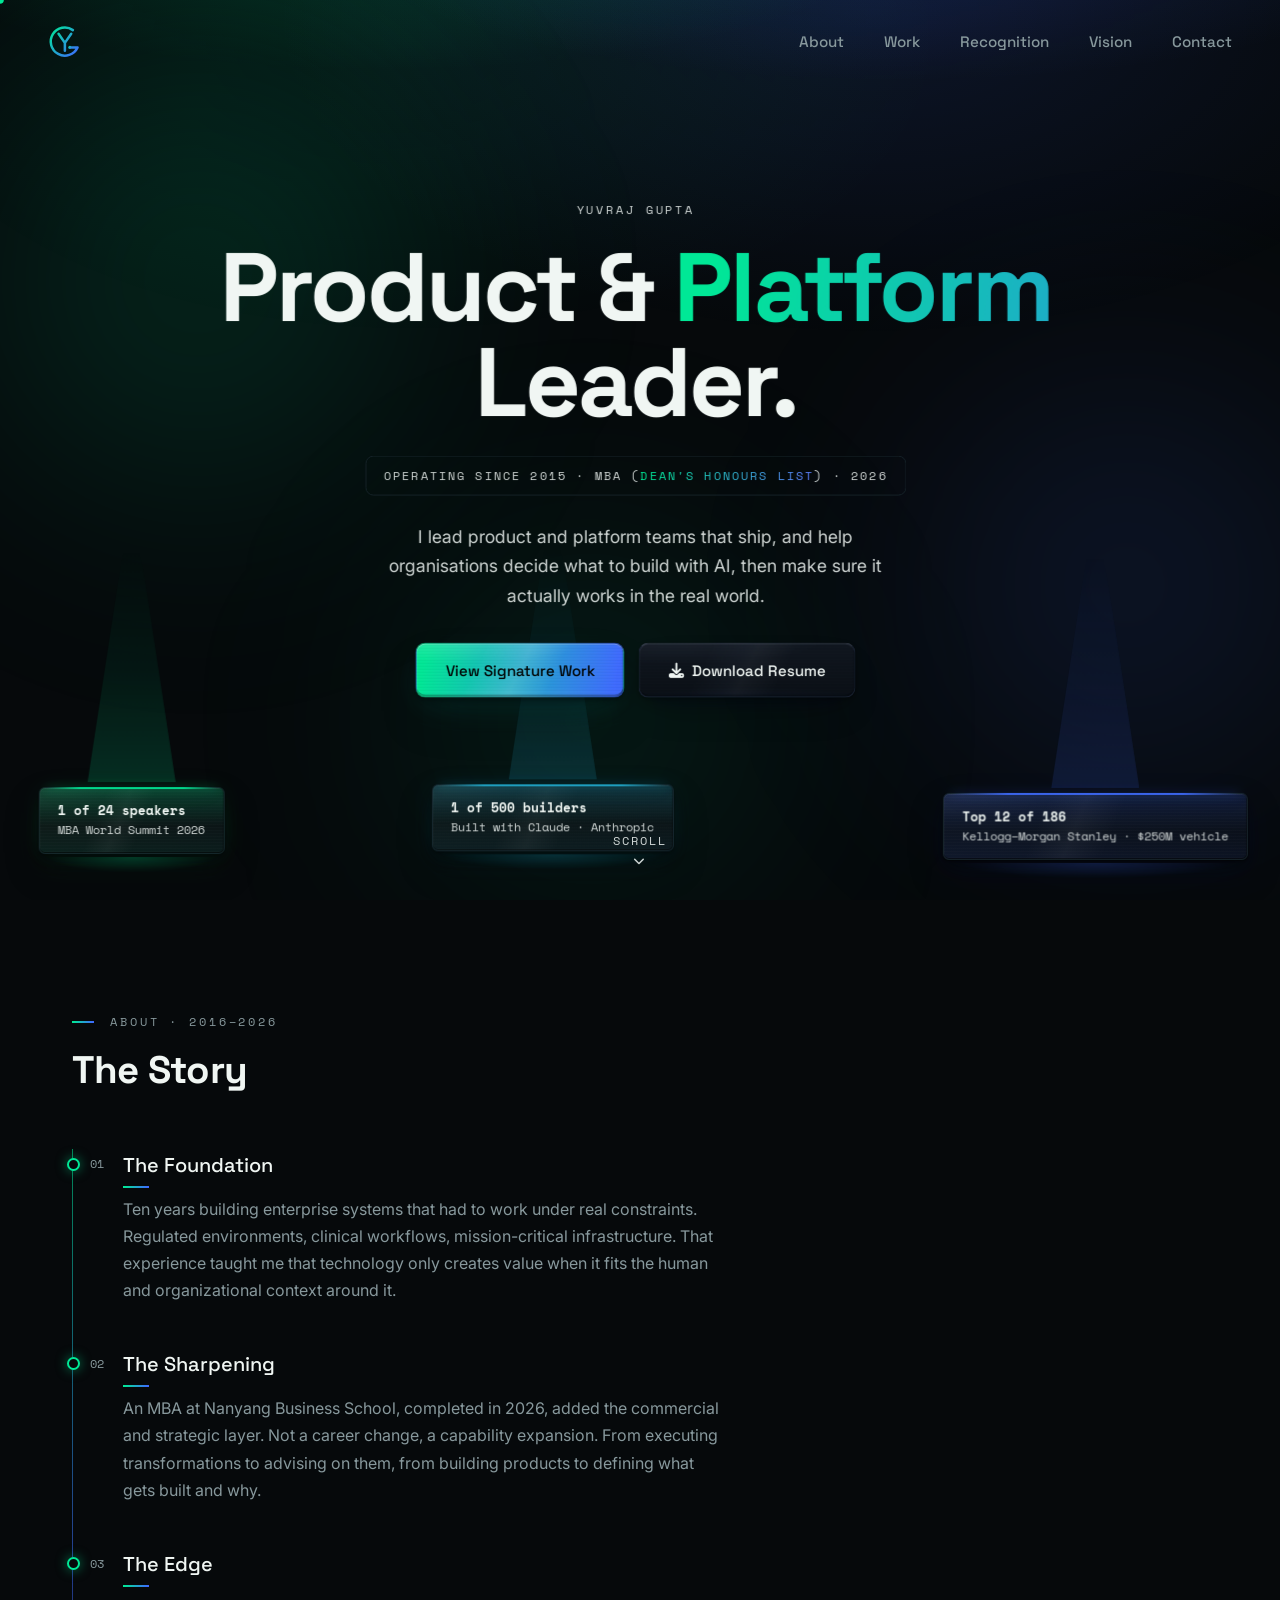
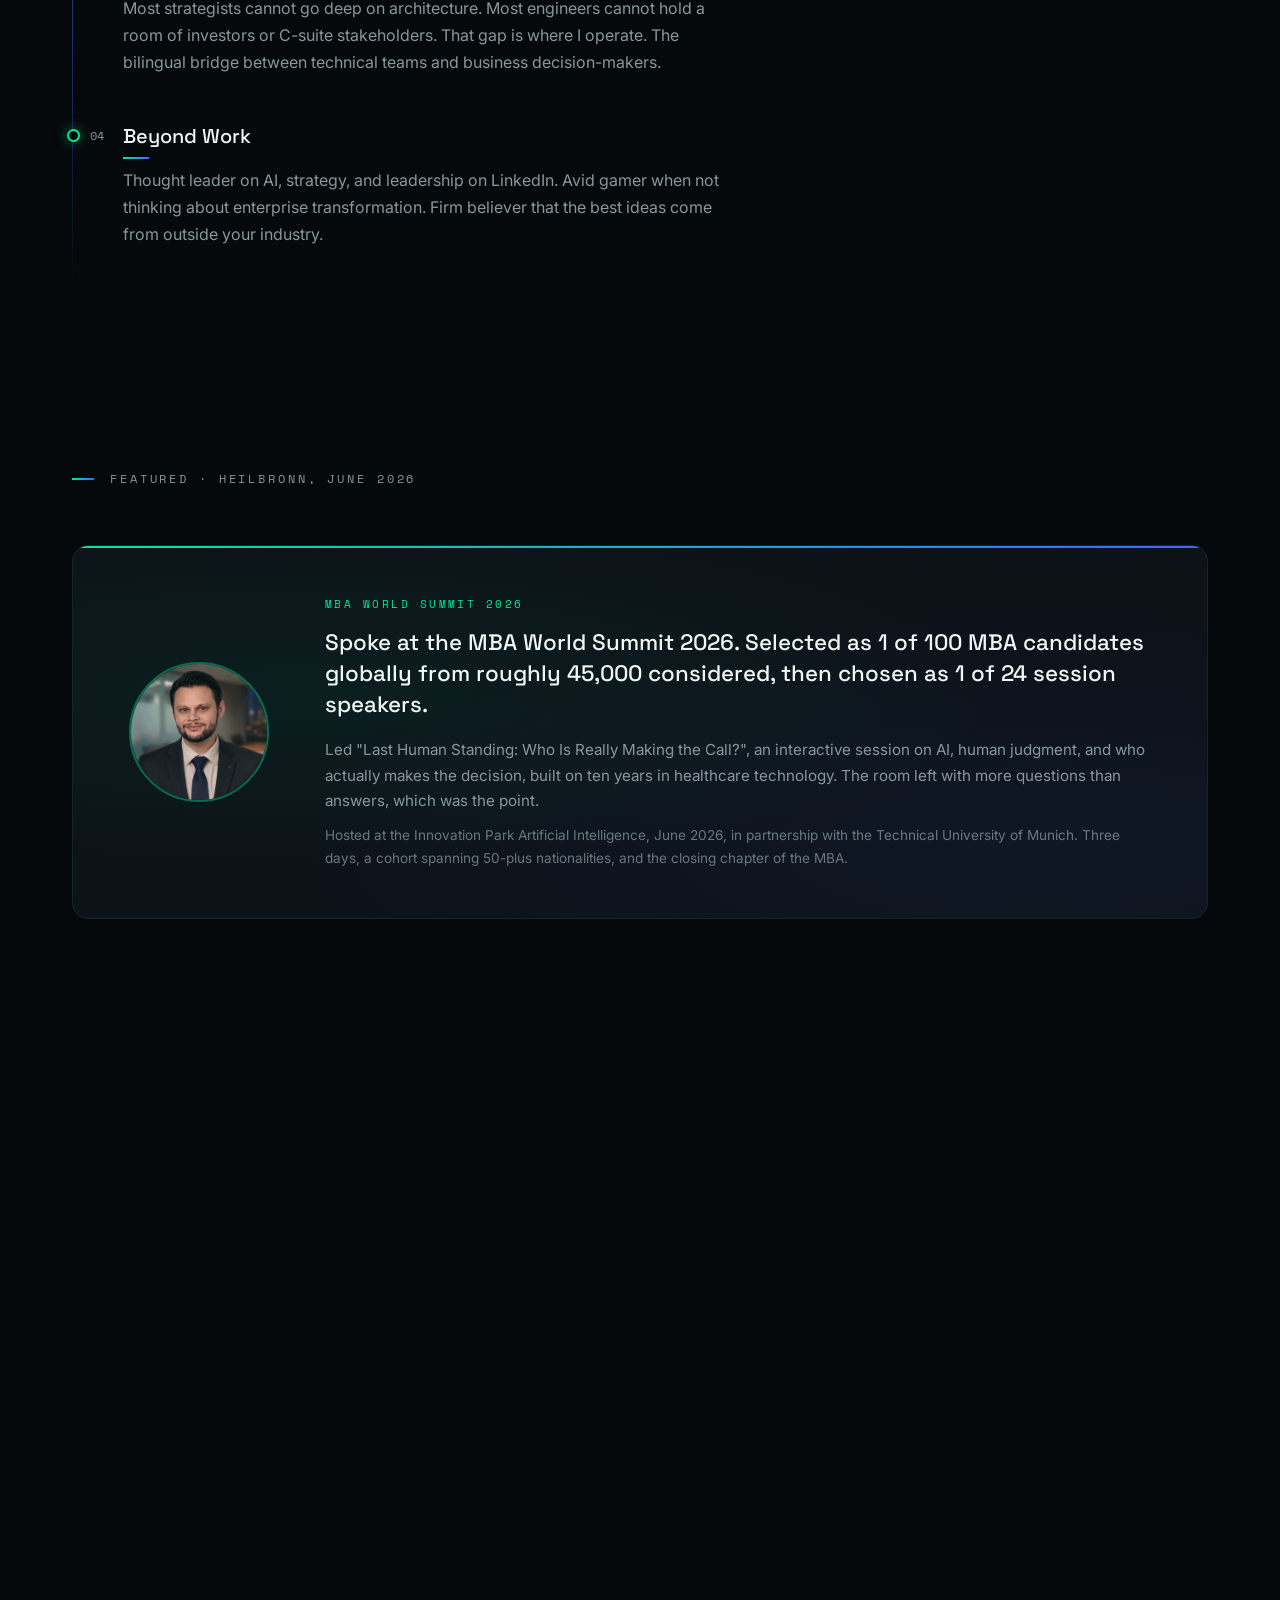
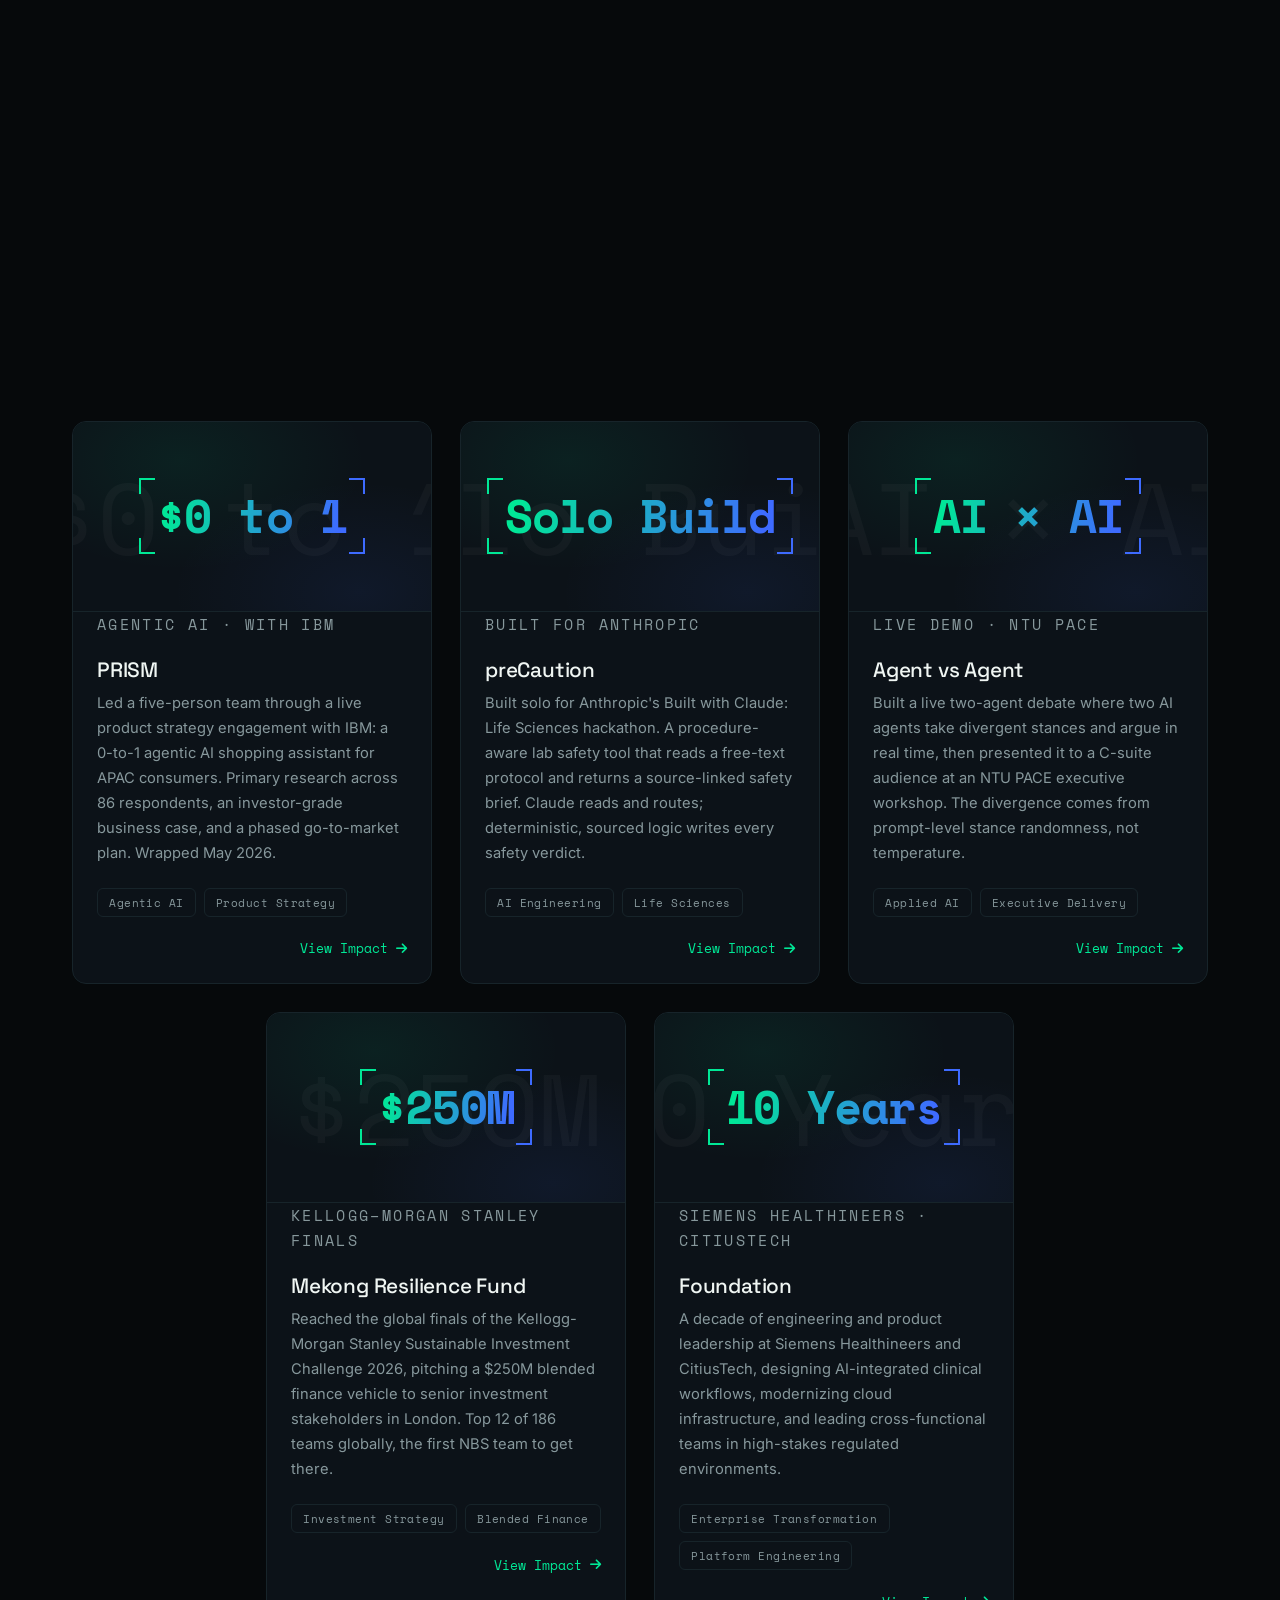
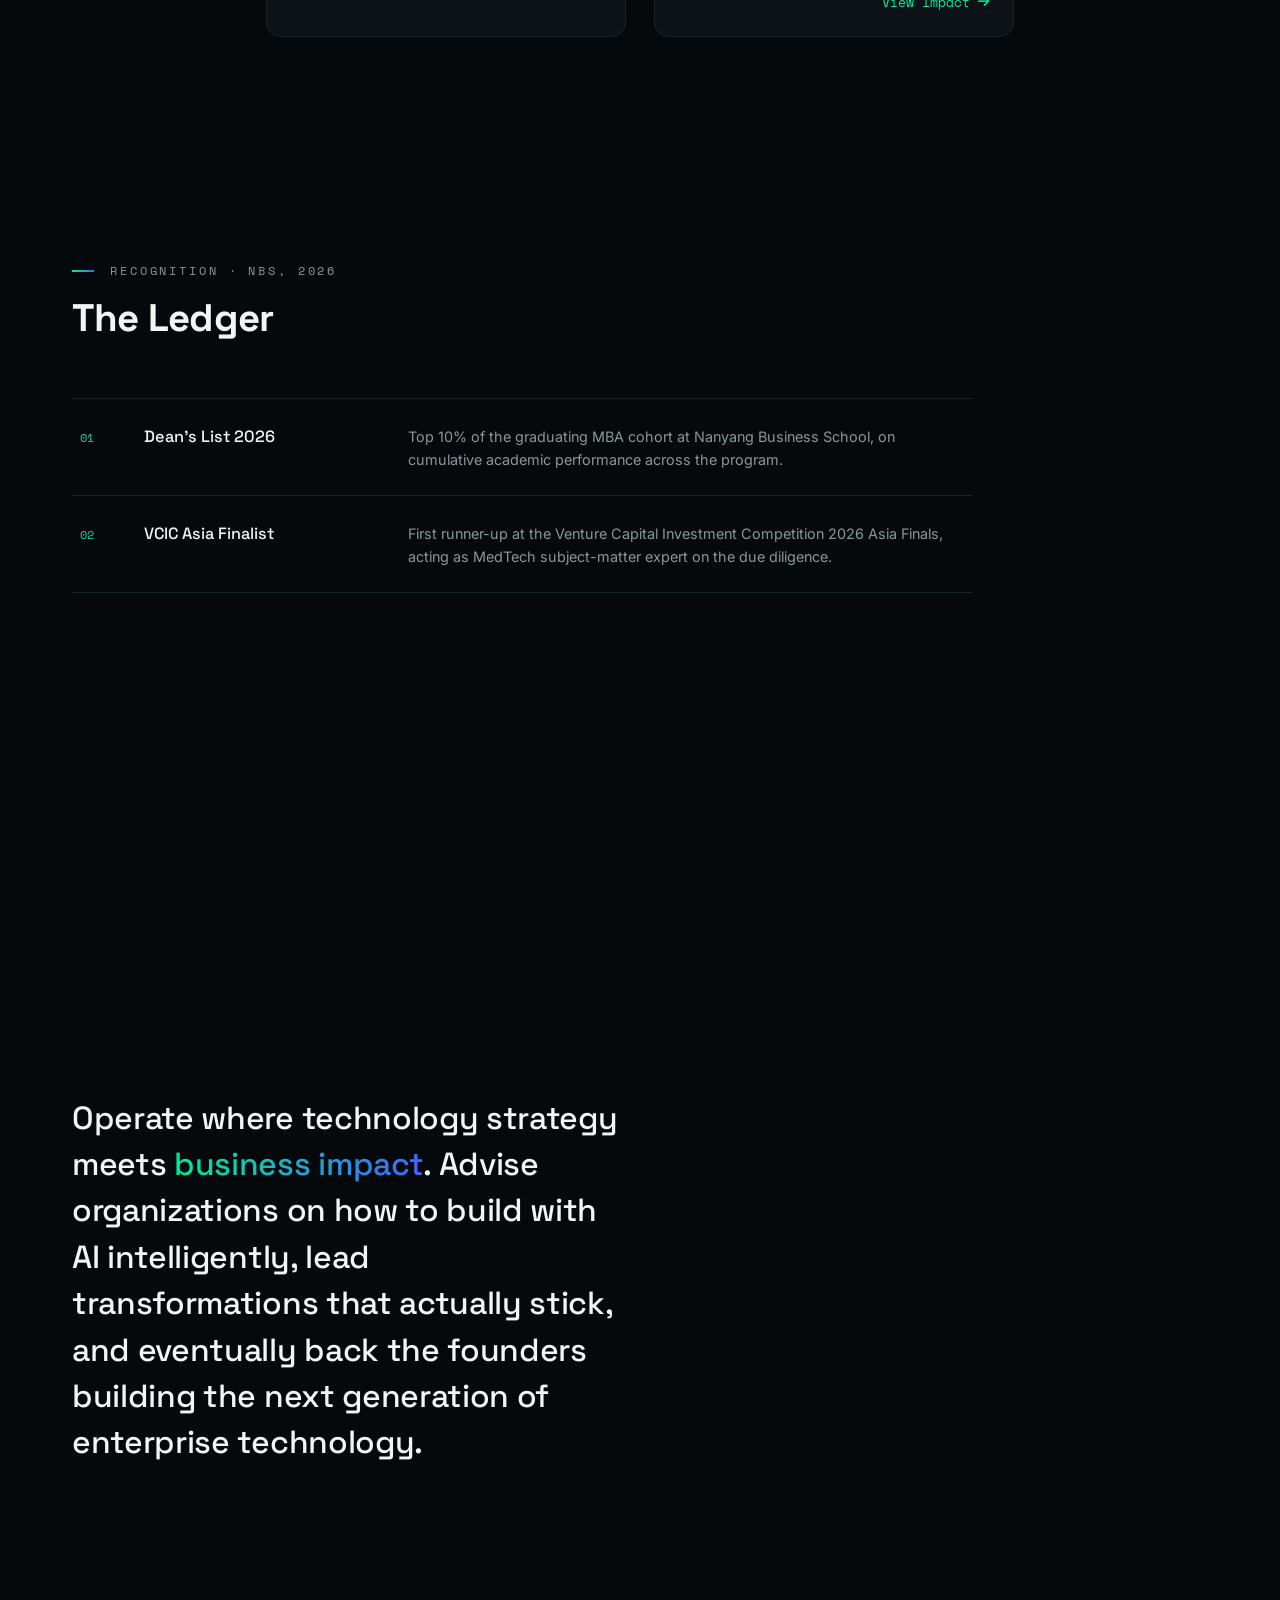
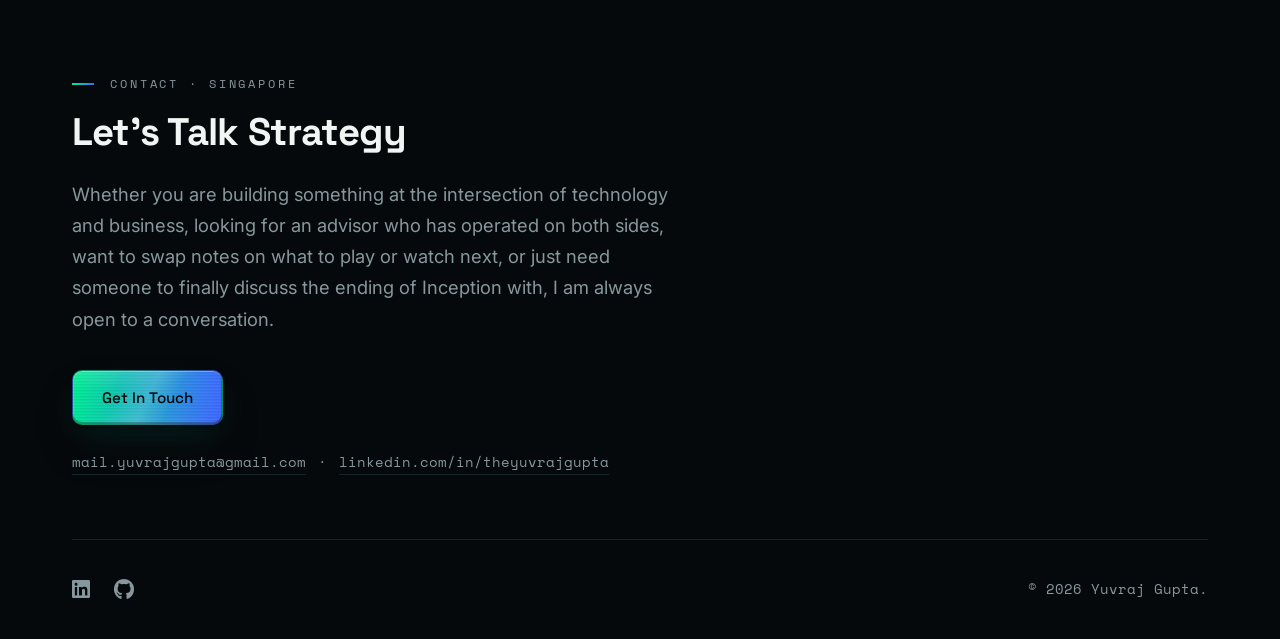
==== commit f3c13574: "Hero v15: Aurora sky, Living Sky canvas, and the credential Landings The aurora as the sole sky (was" ====
--- a/index.html
+++ b/index.html
@@ -166,34 +166,32 @@
         <section id="about" class="about-section">
             <div class="container">
                 <header class="section-head reveal">
-                    <p class="section-eyebrow">About &middot; 2015&ndash;2026</p>
+                    <p class="section-eyebrow">About &middot; 2016&ndash;2026</p>
                     <h2 class="section-title">The Story</h2>
                 </header>
-                <div class="about-layout">
                 <div class="timeline-container">
-                    <span class="timeline-progress" aria-hidden="true"></span>
-                    <div class="timeline-item reveal" data-focal>
-                        <span class="timeline-marker" aria-hidden="true">01</span>
+                    <div class="timeline-item reveal">
+                        <span class="timeline-marker">01</span>
                         <div class="timeline-content">
                             <h3>The Foundation</h3>
                             <p>Ten years building enterprise systems that had to work under real constraints. Regulated
                                 environments, clinical workflows, mission-critical infrastructure. That experience taught
-                                me that technology only creates value when it fits the human and organisational context
+                                me that technology only creates value when it fits the human and organizational context
                                 around it.</p>
                         </div>
                     </div>
-                    <div class="timeline-item reveal" data-focal>
-                        <span class="timeline-marker" aria-hidden="true">02</span>
+                    <div class="timeline-item reveal">
+                        <span class="timeline-marker">02</span>
                         <div class="timeline-content">
                             <h3>The Sharpening</h3>
                             <p>An MBA at Nanyang Business School, completed in 2026, added the commercial and
                                 strategic layer. Not a career change, a capability expansion. From executing
-                                transformations to steering them, from building products to deciding what gets
+                                transformations to advising on them, from building products to defining what gets
                                 built and why.</p>
                         </div>
                     </div>
-                    <div class="timeline-item reveal" data-focal>
-                        <span class="timeline-marker" aria-hidden="true">03</span>
+                    <div class="timeline-item reveal">
+                        <span class="timeline-marker">03</span>
                         <div class="timeline-content">
                             <h3>The Edge</h3>
                             <p>Most strategists cannot go deep on architecture. Most engineers cannot hold a room of
@@ -201,197 +199,84 @@
                                 between technical teams and business decision-makers.</p>
                         </div>
                     </div>
-                    <div class="timeline-item reveal" data-focal>
-                        <span class="timeline-marker" aria-hidden="true">04</span>
+                    <div class="timeline-item reveal">
+                        <span class="timeline-marker">04</span>
                         <div class="timeline-content">
                             <h3>Beyond Work</h3>
-                            <!-- The thinking travels three channels; each line is a proof
-                                 already on this site (Featured strip, card 3, footer marks) -->
-                            <ul class="voice-lines" role="list">
-                                <li><span class="k">On stage</span><span class="v">MBA World Summit 2026 &middot; 1 of
-                                        24 speakers</span></li>
-                                <li><span class="k">In the room</span><span class="v">Agent vs Agent, argued live for a
-                                        C-suite audience</span></li>
-                                <li><span class="k">On the feed</span><span class="v">AI, strategy, and leadership on
-                                        <a href="https://www.linkedin.com/in/theyuvrajgupta/" target="_blank"
-                                            rel="noopener noreferrer">LinkedIn</a></span></li>
-                            </ul>
-                            <p>Avid gamer when not thinking about enterprise transformation. Firm believer that the
-                                best ideas come from outside your industry.</p>
-                        </div>
-                    </div>
-                </div>
-                <div class="about-frame-col" aria-hidden="true">
-                    <div class="about-frame" id="about-frame">
-                        <span class="afc afc-tl"></span>
-                        <span class="afc afc-tr"></span>
-                        <span class="afc afc-bl"></span>
-                        <span class="afc afc-br"></span>
-                        <span class="af-dot"></span>
-                    </div>
-                </div>
+                            <p>Thought leader on AI, strategy, and leadership on LinkedIn. Avid gamer when not thinking
+                                about enterprise transformation. Firm believer that the best ideas come from outside your
+                                industry.</p>
+                        </div>
+                    </div>
                 </div>
             </div>
         </section>
 
         <!-- ======== FEATURED MOMENT SECTION ======== -->
-        <section id="featured-moment" class="featured-moment-section" data-focal>
-            <div class="section-field" aria-hidden="true">
-                <span class="frag frag-far fm1" data-fz="0.10"><span class="k">~45,000 reached</span></span>
-                <span class="frag frag-mid fm2" data-fz="0.14"><span class="k">100 selected</span></span>
-                <span class="frag frag-near fm3" data-fz="0.18"><span class="k">24 speakers</span></span>
-                <span class="frag frag-far fm4" data-fz="0.08"><span class="k">49.14&deg; N &middot; Heilbronn</span></span>
-                <span class="section-ghost featured-ghost" data-fz="0.06">1 / 100</span>
-            </div>
+        <section id="featured-moment" class="featured-moment-section">
             <div class="container">
                 <header class="section-head reveal">
                     <p class="section-eyebrow">Featured &middot; Heilbronn, June 2026</p>
                 </header>
-                <div class="convergence" aria-hidden="true">
-                    <svg viewBox="0 0 1200 210" preserveAspectRatio="none" focusable="false">
-                        <defs>
-                            <linearGradient id="cvg" x1="0" y1="0" x2="1" y2="1">
-                                <stop offset="0" stop-color="#00E896" />
-                                <stop offset="1" stop-color="#3E6BFF" />
-                            </linearGradient>
-                        </defs>
-                        <g class="cv-field">
-                            <circle cx="45" cy="26" r="1.3" /><circle cx="118" cy="12" r="1.3" />
-                            <circle cx="176" cy="38" r="1.3" /><circle cx="248" cy="18" r="1.3" />
-                            <circle cx="332" cy="30" r="1.3" /><circle cx="410" cy="10" r="1.3" />
-                            <circle cx="472" cy="42" r="1.3" /><circle cx="548" cy="22" r="1.3" />
-                            <circle cx="628" cy="34" r="1.3" /><circle cx="694" cy="14" r="1.3" />
-                            <circle cx="762" cy="40" r="1.3" /><circle cx="838" cy="20" r="1.3" />
-                            <circle cx="902" cy="32" r="1.3" /><circle cx="988" cy="12" r="1.3" />
-                            <circle cx="1056" cy="36" r="1.3" /><circle cx="1122" cy="24" r="1.3" />
-                            <circle cx="1178" cy="44" r="1.3" /><circle cx="84" cy="52" r="1.3" />
-                            <circle cx="586" cy="52" r="1.3" /><circle cx="920" cy="54" r="1.3" />
-                        </g>
-                        <g class="cv-paths">
-                            <path class="cv cv-out" pathLength="1" d="M1140,30 C1050,70 950,100 880,122" />
-                            <path class="cv cv-out" pathLength="1" d="M980,40 C900,80 820,110 758,130" />
-                            <path class="cv cv-out" pathLength="1" d="M240,34 C280,80 322,110 352,134" />
-                            <path class="cv cv-out" pathLength="1" d="M64,58 C120,100 180,122 232,142" />
-                            <path class="cv cv-out" pathLength="1" d="M636,46 C600,90 560,120 528,140" />
-                            <path class="cv cv-mid" pathLength="1" d="M120,22 C160,80 200,124 230,162" />
-                            <path class="cv cv-mid" pathLength="1" d="M340,10 C350,70 302,124 270,172" />
-                            <path class="cv cv-mid" pathLength="1" d="M520,18 C480,90 380,132 302,180" />
-                            <path class="cv cv-mid" pathLength="1" d="M700,12 C640,90 482,142 322,188" />
-                            <path class="cv cv-mid" pathLength="1" d="M880,20 C780,100 560,152 362,196" />
-                            <path class="cv cv-one" pathLength="1" d="M1050,16 C900,82 480,120 217,206" />
-                        </g>
-                    </svg>
-                    <span class="cv-dot"></span>
-                </div>
                 <div class="featured-moment-strip reveal">
-                    <div class="featured-frame">
-                        <img src="./portfolio/assets/profile-pic.jpg" alt="Yuvraj Gupta" width="320" height="480"
-                            loading="lazy" class="featured-moment-photo">
-                    </div>
+                    <img src="./portfolio/assets/profile-pic.jpg" alt="Yuvraj Gupta" width="320" height="480"
+                        loading="lazy" class="featured-moment-photo">
                     <div class="featured-moment-content">
-                        <h2 class="featured-moment-label">MBA World Summit 2026</h2>
-                        <p class="featured-moment-statement">Selected as 1 of 100 MBA candidates worldwide, then
-                            chosen as 1 of 24 session speakers.</p>
-                        <p class="session-line">Led "Last Human Standing: Who is Really Making the Call?", an
-                            interactive session on where human judgement sits inside AI-run decisions, built on
-                            ten years in healthcare technology. The argument the room started there did not finish
-                            in the session.</p>
-                        <p class="closing-line">Hosted at the Innovation Park Artificial Intelligence (IPAI), in
-                            partnership with the Technical University of Munich. Three days, a cohort spanning
-                            50-plus nationalities.</p>
+                        <span class="featured-moment-label">MBA World Summit 2026</span>
+                        <h2>Spoke at the MBA World Summit 2026. Selected as 1 of 100 MBA candidates globally from
+                            roughly 45,000 considered, then chosen as 1 of 24 session speakers.</h2>
+                        <p class="session-line">Led "Last Human Standing: Who Is Really Making the Call?", an
+                            interactive session on AI, human judgment, and who actually makes the decision, built on
+                            ten years in healthcare technology. The room left with more questions than answers, which
+                            was the point.</p>
+                        <p class="closing-line">Hosted at the Innovation Park Artificial Intelligence, June 2026, in
+                            partnership with the Technical University of Munich. Three days, a cohort spanning 50-plus
+                            nationalities, and the closing chapter of the MBA.</p>
                     </div>
                 </div>
             </div>
         </section>
 
         <!-- ======== EXPERTISE SECTION ======== -->
-        <section id="expertise" class="expertise-section" data-focal>
+        <section id="expertise" class="expertise-section">
             <div class="container">
                 <header class="section-head reveal">
                     <p class="section-eyebrow">Capabilities &middot; Linked to proof</p>
                     <h2 class="section-title">Core Competencies</h2>
                 </header>
-                <div class="expertise-layout">
                 <div class="competency-grid">
                     <div class="competency-block reveal">
                         <h3>AI Strategy &amp; Innovation</h3>
                         <p>Agentic systems, enterprise AI roadmaps, and human-AI decision design.</p>
                         <div class="proof-links">
-                            <button class="proof-chip" aria-haspopup="dialog" data-modal-target="project1">PRISM</button>
-                            <button class="proof-chip" aria-haspopup="dialog" data-modal-target="project2">preCaution</button>
-                            <button class="proof-chip" aria-haspopup="dialog" data-modal-target="project3">Agent vs Agent</button>
+                            <button class="proof-chip" data-modal-target="project1">PRISM</button>
+                            <button class="proof-chip" data-modal-target="project2">preCaution</button>
+                            <button class="proof-chip" data-modal-target="project3">Agent vs Agent</button>
                         </div>
                     </div>
                     <div class="competency-block reveal">
                         <h3>Enterprise Transformation</h3>
-                        <p>Platform modernisation, go-to-market acceleration, and change that sticks.</p>
+                        <p>Platform modernization, go-to-market acceleration, and change that sticks.</p>
                         <div class="proof-links">
-                            <button class="proof-chip" aria-haspopup="dialog" data-modal-target="project5">Decade One</button>
+                            <button class="proof-chip" data-modal-target="project5">Foundation</button>
                         </div>
                     </div>
                     <div class="competency-block reveal">
                         <h3>Technology Architecture</h3>
                         <p>Cloud-native design, serverless infrastructure, and systems thinking.</p>
                         <div class="proof-links">
-                            <button class="proof-chip" aria-haspopup="dialog" data-modal-target="project5">Decade One</button>
+                            <button class="proof-chip" data-modal-target="project5">Foundation</button>
+                            <button class="proof-chip" data-modal-target="project2">preCaution</button>
                         </div>
                     </div>
                     <div class="competency-block reveal">
                         <h3>Commercial Strategy</h3>
-                        <p>Business cases, ROI modelling, investment analysis, and product roadmaps.</p>
+                        <p>Business cases, ROI modeling, investment analysis, and product roadmaps.</p>
                         <div class="proof-links">
-                            <button class="proof-chip" aria-haspopup="dialog" data-modal-target="project4">Mekong Resilience Fund</button>
-                            <button class="proof-chip" aria-haspopup="dialog" data-modal-target="project1">PRISM</button>
-                        </div>
-                    </div>
-                </div>
-                <!-- THE PUNCH CARD: the proof mapping as a perforated record.
-                     Seven apertures punched clean through an anodised card;
-                     the aurora behind shows only where work actually ran, so
-                     absence is solid metal and no empty cells can exist. The
-                     clipped corner is the registration cut. Decorative
-                     duplicate (chips carry the real mapping); labels carry
-                     data-ghost for the focus-pull JS (PRISM and Decade One
-                     punch twice, so labels repeat and ids would collide). -->
-                <div class="punchcard" aria-hidden="true">
-                    <div class="pc-plate">
-                        <div class="pc-head">The through-line</div>
-                        <div class="pc-group" data-c="1">
-                            <span class="pc-name">AI Strategy &amp; Innovation</span>
-                            <div class="pc-rows">
-                                <div class="pc-punch"><span class="pc-aperture pc-a1"></span><span
-                                        class="pc-label" data-ghost="project1">PRISM</span></div>
-                                <div class="pc-punch"><span class="pc-aperture pc-a2"></span><span
-                                        class="pc-label" data-ghost="project2">preCaution</span></div>
-                                <div class="pc-punch"><span class="pc-aperture pc-a3"></span><span
-                                        class="pc-label" data-ghost="project3">Agent vs Agent</span></div>
-                            </div>
-                        </div>
-                        <div class="pc-group" data-c="2">
-                            <span class="pc-name">Enterprise Transformation</span>
-                            <div class="pc-rows">
-                                <div class="pc-punch"><span class="pc-aperture pc-a4"></span><span
-                                        class="pc-label" data-ghost="project5">Decade One</span></div>
-                            </div>
-                        </div>
-                        <div class="pc-group" data-c="3">
-                            <span class="pc-name">Technology Architecture</span>
-                            <div class="pc-rows">
-                                <div class="pc-punch"><span class="pc-aperture pc-a5"></span><span
-                                        class="pc-label" data-ghost="project5">Decade One</span></div>
-                            </div>
-                        </div>
-                        <div class="pc-group" data-c="4">
-                            <span class="pc-name">Commercial Strategy</span>
-                            <div class="pc-rows">
-                                <div class="pc-punch"><span class="pc-aperture pc-a6"></span><span
-                                        class="pc-label" data-ghost="project4">Mekong Resilience Fund</span></div>
-                                <div class="pc-punch"><span class="pc-aperture pc-a7"></span><span
-                                        class="pc-label" data-ghost="project1">PRISM</span></div>
-                            </div>
-                        </div>
-                    </div>
-                </div>
+                            <button class="proof-chip" data-modal-target="project4">Mekong Fund</button>
+                            <button class="proof-chip" data-modal-target="project1">PRISM</button>
+                        </div>
+                    </div>
                 </div>
             </div>
         </section>
--- a/portfolio/css/style.css
+++ b/portfolio/css/style.css
@@ -1243,12 +1243,10 @@
     content: '';
     position: absolute;
     left: 0;
-    top: -3.25rem;
+    top: 0;
     bottom: 0;
     width: 1px;
-    /* The thread fades in from above: the story's axis descends out of the
-       hero's field rather than starting cold at the first entry */
-    background: linear-gradient(to bottom, transparent 0%, var(--primary-accent) 16%, var(--secondary-accent) 60%, transparent 100%);
+    background: linear-gradient(to bottom, var(--primary-accent) 0%, var(--secondary-accent) 55%, transparent 100%);
     opacity: 0.55;
 }
 
@@ -1275,7 +1273,7 @@
     left: 1.1rem;
     top: 0.35rem;
     font-family: var(--font-mono);
-    font-size: 0.75rem;
+    font-size: 0.72rem;
     color: var(--text-muted-color);
 }
 
@@ -1299,63 +1297,6 @@
     max-width: 60ch;
 }
 
-/* Beyond Work: the channels the thinking travels — the frag grammar
-   (gradient tick + mono k / muted v) promoted to real content in place
-   of a claims paragraph. Every line restates proof already on the site
-   (Featured strip, card 3, the footer marks). */
-.voice-lines {
-    list-style: none;
-    margin: 0 0 1rem;
-    display: flex;
-    flex-direction: column;
-    gap: 0.6rem;
-    max-width: 60ch;
-}
-
-.voice-lines li {
-    display: flex;
-    flex-wrap: wrap;
-    align-items: baseline;
-    gap: 10px;
-}
-
-.voice-lines li::before {
-    content: '';
-    width: 14px;
-    height: 2px;
-    flex: none;
-    align-self: center;
-    background: var(--grad);
-}
-
-.voice-lines .k {
-    font-family: var(--font-mono);
-    font-size: 0.75rem;
-    font-weight: 700;
-    letter-spacing: 0.18em;
-    text-transform: uppercase;
-    color: var(--text-color);
-    white-space: nowrap;
-}
-
-.voice-lines .v {
-    color: var(--text-muted-color);
-    font-size: 0.92rem;
-}
-
-.voice-lines .v a {
-    color: inherit;
-    text-decoration: underline;
-    text-underline-offset: 3px;
-    text-decoration-color: rgba(0, 232, 150, 0.5);
-    transition: color 0.25s ease;
-}
-
-.voice-lines .v a:hover,
-.voice-lines .v a:focus-visible {
-    color: var(--text-color);
-}
-
 /* ======== FEATURED MOMENT ======== */
 .featured-moment-section {
     padding: 4rem 0 6rem;
@@ -1366,29 +1307,10 @@
     display: flex;
     align-items: center;
     gap: 3.5rem;
-    /* The one surface where both poles of the section axis share a face:
-       the Summit is where the decade converged. The base is deliberately
-       NEUTRAL (green = blue, no lean) so the emerald and cobalt washes in
-       ::after carry the two poles evenly. Machined neutral: brushed band,
-       corner specular, striations, body. The mount blooms BOTH poles,
-       emerald off the left edge, cobalt off the right. */
-    background:
-        linear-gradient(116deg, transparent 30%, rgba(220, 240, 248, 0.035) 45%, rgba(240, 250, 252, 0.045) 50%, transparent 66%),
-        radial-gradient(130% 60% at 16% -4%, rgba(240, 246, 243, 0.05), transparent 55%),
-        repeating-linear-gradient(180deg, rgba(240, 250, 252, 0.012) 0 1px, rgba(3, 8, 10, 0.016) 1px 2px, transparent 2px 3px),
-        linear-gradient(180deg, #101C1E 0%, #0B1315 100%);
+    background: var(--surface-color);
     border: 1px solid var(--border-color);
-    border-top-color: rgba(240, 246, 243, 0.12);
     border-radius: 16px;
     padding: 3rem 3.5rem;
-    box-shadow:
-        inset 0 -2px 0 rgba(3, 8, 10, 0.4),
-        inset 0 0 36px rgba(3, 8, 10, 0.16),
-        0 2px 6px rgba(0, 0, 0, 0.4),
-        0 18px 44px -16px rgba(0, 0, 0, 0.55),
-        0 42px 84px -30px rgba(0, 0, 0, 0.6),
-        -18px 30px 80px -34px rgba(0, 232, 150, 0.14),
-        18px 30px 80px -34px rgba(62, 107, 255, 0.16);
     overflow: hidden;
 }
 
@@ -1406,134 +1328,21 @@
     content: '';
     position: absolute;
     inset: 0;
-    background: radial-gradient(ellipse at 20% 40%, rgba(0, 232, 150, 0.1) 0%, transparent 55%),
-        radial-gradient(ellipse at 85% 80%, rgba(62, 107, 255, 0.1) 0%, transparent 55%);
+    background: radial-gradient(ellipse at 20% 40%, rgba(0, 232, 150, 0.06) 0%, transparent 55%),
+        radial-gradient(ellipse at 85% 80%, rgba(62, 107, 255, 0.06) 0%, transparent 55%);
     pointer-events: none;
 }
 
-/* ======== FEATURED HERO — THE CONVERGENCE ========
-   The selection made visible: a wordless scatter of points (the ~45,000),
-   trajectories that mostly fade out mid-flight, and exactly one line that
-   completes the journey to a glowing dot landing on the photograph.
-   Distinct form; quiet ties: the scatter echoes the hero's field, the
-   drawn line echoes About's thread, the dot is About's dot, arrived. */
-.convergence {
-    position: relative;
-    height: 210px;
-    margin-bottom: 1.4rem;
-}
-
-.convergence svg {
-    display: block;
-    width: 100%;
-    height: 100%;
-    overflow: visible;
-}
-
-.cv-field circle {
-    fill: var(--text-color);
-    opacity: 0.22;
-}
-
-.convergence path {
-    fill: none;
-    stroke-width: 1;
-}
-
-.cv-out { stroke: rgba(240, 246, 243, 0.08); }
-.cv-mid { stroke: rgba(240, 246, 243, 0.14); }
-
-.cv-one {
-    stroke: url(#cvg);
-    stroke-width: 1.2;
-    opacity: 0.6;
-}
-
-.cv-dot {
-    position: absolute;
-    left: 18.1%;
-    bottom: -5px;
-    width: 9px;
-    height: 9px;
-    transform: translateX(-50%);
+.featured-moment-photo {
+    flex-shrink: 0;
+    width: 140px;
+    height: 140px;
     border-radius: 50%;
-    background: var(--grad);
-    box-shadow: 0 0 16px rgba(0, 232, 150, 0.65);
-}
-
-/* Draw on arrival: paths sweep in when the section crosses the focal
-   plane; the dot lights last. Static, no-JS, reduced-motion: fully drawn. */
-@media (prefers-reduced-motion: no-preference) {
-    body.js .convergence .cv {
-        stroke-dasharray: 1;
-        stroke-dashoffset: 1;
-        transition: stroke-dashoffset 0.9s ease;
-    }
-
-    body.js .featured-moment-section.is-focal .convergence .cv {
-        stroke-dashoffset: 0;
-    }
-
-    body.js .convergence .cv-mid { transition-delay: 0.15s; }
-    body.js .convergence .cv-one { transition-delay: 0.35s; transition-duration: 1.1s; }
-
-    body.js .convergence .cv-dot {
-        opacity: 0.25;
-        box-shadow: none;
-        transition: opacity 0.5s ease 1.1s, box-shadow 0.5s ease 1.1s;
-    }
-
-    body.js .featured-moment-section.is-focal .convergence .cv-dot {
-        opacity: 1;
-        box-shadow: 0 0 16px rgba(0, 232, 150, 0.65);
-    }
-}
-
-.featured-frame {
-    position: relative;
-    flex-shrink: 0;
-    width: min(300px, 100%);
-    aspect-ratio: 1;
-    z-index: 1;
-}
-
-/* The landing: a short gradient tick where the completed line meets him */
-.featured-frame::before {
-    content: '';
-    position: absolute;
-    top: -18px;
-    left: 50%;
-    width: 2px;
-    height: 26px;
-    transform: translateX(-50%);
-    background: var(--grad);
-    opacity: 0.85;
-}
-
-.featured-moment-photo {
-    display: block;
-    width: 100%;
-    height: 100%;
-    border-radius: 10px;
     object-fit: cover;
     object-position: top;
-}
-
-/* Rack focus: with JS + motion, the photo rests slightly out of focus and
-   resolves sharp when the section crosses the focal plane — the funnel's
-   physics (45,000 blurred, 24 sharp) landing on the person himself.
-   Static, no-JS, and reduced-motion renders are always sharp. */
-@media (prefers-reduced-motion: no-preference) {
-    body.js .featured-moment-photo {
-        filter: blur(6px) saturate(0.85);
-        opacity: 0.8;
-        transition: filter 0.7s ease, opacity 0.7s ease;
-    }
-
-    body.js .featured-moment-section.is-focal .featured-moment-photo {
-        filter: blur(0) saturate(1);
-        opacity: 1;
-    }
+    border: 2px solid rgba(0, 232, 150, 0.4);
+    position: relative;
+    z-index: 1;
 }
 
 .featured-moment-content {
@@ -1542,24 +1351,17 @@
     z-index: 1;
 }
 
-/* The label IS this section's h2 (deliberate ruling: the one-moment section
-   titles itself with the short mono label; the credential statement below is
-   body copy). weight/line-height pin the pre-h2 rendering exactly. */
 .featured-moment-label {
     font-family: var(--font-mono);
-    font-size: 0.75rem;
-    font-weight: 400;
-    line-height: 1.7;
+    font-size: 0.7rem;
     color: var(--primary-accent);
-    letter-spacing: 0.24em;
+    letter-spacing: 0.22em;
     text-transform: uppercase;
     margin-bottom: 0.85rem;
     display: block;
 }
 
-.featured-moment-statement {
-    font-family: var(--font-heading);
-    color: var(--text-color);
+.featured-moment-content h2 {
     font-size: clamp(1.1rem, 2vw, 1.4rem);
     margin-bottom: 1rem;
     line-height: 1.4;
@@ -1571,334 +1373,33 @@
     margin-bottom: 0.6rem;
     font-size: 0.95rem;
     line-height: 1.7;
-    max-width: 62ch;
-}
-
-/* 62ch @0.95rem and 69ch @0.85rem resolve to the same ~500px visual measure */
+}
+
 .featured-moment-content .closing-line {
     color: var(--text-muted-color);
     font-size: 0.85rem;
-    max-width: 69ch;
-}
-
-/* ======== EXPERTISE — PROOF-LINKED COMPETENCIES ========
-   Two-column split: the four competency cards stack on the left; on the
-   right, the punch card. Hovering (or keyboard-focusing) a competency
-   lights up every project that proves it. */
-.expertise-layout {
-    display: grid;
-    grid-template-columns: 1fr minmax(280px, 340px);
-    gap: 3.5rem;
-    align-items: center;
-}
-
+    opacity: 0.75;
+}
+
+/* ======== EXPERTISE — PROOF-LINKED COMPETENCIES ======== */
 .competency-grid {
     display: grid;
     grid-template-columns: repeat(2, 1fr);
     gap: 1.5rem;
 }
 
-/* ======== THE PUNCH CARD (Expertise hero) ========
-   The proof mapping as a perforated record: seven apertures punched
-   clean through an anodised card, the aurora showing through only where
-   work actually ran (PRISM and Decade One punch twice). Absence is
-   solid metal — unproven pairings were never cut, so no empty cells
-   exist and no scorecard reading is possible. The clipped top-left
-   corner is the punch card's registration cut: the site's corner
-   bracket made physical, its milled edge lit emerald (a LEFT corner in
-   the anchor-frame grammar); a cobalt tick closes the bottom-right.
-   Labels are real HTML type on the rem scale, so the 0.75rem micro
-   floor holds at every column width. Rests fully punched; under
-   desktop + motion + JS the focal band strikes the seven dies one by
-   one in reading order, bidirectionally. */
-.punchcard {
-    width: 100%;
-    max-width: 340px;
-    justify-self: end;
-    /* aria-hidden decoration; its mono labels look like the clickable
-       proof chips beside it, so dead clicks must pass through */
-    pointer-events: none;
-    /* Mount shadows ride drop-shadow so they follow the clipped
-       silhouette; a box-shadow would paint the un-cut rectangle */
-    filter:
-        drop-shadow(0 2px 5px rgba(0, 0, 0, 0.4))
-        drop-shadow(0 16px 26px rgba(0, 0, 0, 0.38))
-        drop-shadow(0 30px 55px rgba(3, 12, 14, 0.35));
-}
-
-.pc-plate {
-    position: relative;
-    /* The registration cut (-webkit- duplicate for old-Safari basic
-       shapes — without it the chamfer ::before floats un-shaved) */
-    -webkit-clip-path: polygon(30px 0, 100% 0, 100% 100%, 0 100%, 0 30px);
-    clip-path: polygon(30px 0, 100% 0, 100% 100%, 0 100%, 0 30px);
-    border-radius: 4px;
-    padding: 2rem 1.8rem 1.5rem;
-    /* Anodised card on the section's emerald pole: brushed band, corner
-       specular, emerald ground-bounce, striations, near-black body */
-    background:
-        linear-gradient(116deg, transparent 30%, rgba(160, 255, 220, 0.04) 45%, rgba(235, 255, 246, 0.05) 50%, transparent 66%),
-        radial-gradient(130% 70% at 18% -6%, rgba(220, 240, 234, 0.08), transparent 55%),
-        radial-gradient(90% 36% at 50% 108%, rgba(0, 232, 150, 0.05), transparent 70%),
-        repeating-linear-gradient(180deg, rgba(235, 255, 246, 0.013) 0 1px, rgba(2, 8, 8, 0.02) 1px 2px, transparent 2px 3px),
-        linear-gradient(180deg, #101B19 0%, #0B1214 58%, #080E10 100%);
-    border: 1px solid rgba(2, 8, 8, 0.65);
-    box-shadow:
-        inset 0 1px 0 rgba(205, 240, 226, 0.13),
-        inset 1px 0 0 rgba(205, 240, 226, 0.05),
-        inset -1px 0 0 rgba(2, 8, 8, 0.35),
-        inset 0 -2px 0 rgba(2, 8, 8, 0.5),
-        inset 0 0 30px rgba(2, 8, 8, 0.25);
-}
-
-/* The milled cut edge catches the light. 2px thick with its outer half
-   shaved by the clip-path, leaving a crisp 1px lit chamfer on the cut */
-.pc-plate::before {
-    content: '';
-    position: absolute;
-    top: 14px;
-    left: -7px;
-    width: 44px;
-    height: 2px;
-    background: linear-gradient(90deg, rgba(0, 232, 150, 0.55), rgba(160, 245, 210, 0.18));
-    transform: rotate(-45deg);
-    pointer-events: none;
-}
-
-.pc-plate::after {
-    content: '';
-    position: absolute;
-    right: 10px;
-    bottom: 10px;
-    width: 12px;
-    height: 12px;
-    border-right: 2px solid var(--secondary-accent);
-    border-bottom: 2px solid var(--secondary-accent);
-    opacity: 0.75;
-    pointer-events: none;
-}
-
-/* Etched plate type: filled engraving — dark bite above the glyph, a
-   whisper of lip below (the carve grammar at label scale). "The
-   through-line": the career's connecting thread, and the light
-   literally coming through the lines of holes. His pick, meaning-first
-   wit in the site's own "The X" naming grammar. */
-.pc-head {
-    font-family: var(--font-mono);
-    font-size: 0.75rem;
-    letter-spacing: 0.18em;
-    text-transform: uppercase;
-    color: rgba(240, 246, 243, 0.62);
-    text-shadow: 0 -1px 0 rgba(0, 0, 0, 0.85), 0 1px 0 rgba(205, 240, 226, 0.07);
-    /* Clears the registration cut */
-    padding-left: 1.1rem;
-    margin-bottom: 1.4rem;
-}
-
-/* Score line between groups: dark groove, light lower lip — the same
-   hairline carve the Ruled Off rules with. Each group is headed by its
-   FULL competency name (the exact wording of its card on the left, so
-   the hover link reads instantly; short codes were not reader-friendly) */
-.pc-group {
-    padding: 0.9rem 0 1rem;
-    border-top: 1px solid rgba(2, 8, 8, 0.6);
-    box-shadow: inset 0 1px 0 rgba(235, 255, 246, 0.05);
-}
-
-.pc-name {
-    display: block;
-    font-family: var(--font-mono);
-    font-weight: 700;
-    font-size: 0.75rem;
-    letter-spacing: 0.18em;
-    text-transform: uppercase;
-    color: rgba(240, 246, 243, 0.78);
-    text-shadow: 0 -1px 0 rgba(0, 0, 0, 0.85), 0 1px 0 rgba(205, 240, 226, 0.07);
-    margin-bottom: 0.7rem;
-    transition: color 0.35s ease;
-}
-
-.pc-rows {
-    display: grid;
-    gap: 0.7rem;
-}
-
-.pc-punch {
-    display: flex;
-    align-items: center;
-    gap: 0.85rem;
-}
-
-/* Aperture hues: the duotone sampled at 7 stops, top of the card
-   emerald to bottom cobalt (the userSpaceOnUse logic in HTML form).
-   --pc-c is the sampled stop, --pc-h its brightened core. */
-.pc-a1 { --pc-c: 0, 232, 150;  --pc-h: 115, 242, 197; }
-.pc-a2 { --pc-c: 10, 212, 168; --pc-h: 120, 231, 207; }
-.pc-a3 { --pc-c: 21, 190, 187; --pc-h: 126, 219, 218; }
-.pc-a4 { --pc-c: 31, 170, 203; --pc-h: 132, 208, 226; }
-.pc-a5 { --pc-c: 42, 150, 222; --pc-h: 138, 197, 237; }
-.pc-a6 { --pc-c: 52, 128, 237; --pc-h: 143, 185, 245; }
-.pc-a7 { --pc-c: 62, 107, 255; --pc-h: 149, 173, 255; }
-
-/* The aperture: a void cut through the plate. The element paints the
-   light coming through; its inset shadows are the die-cut wall (plate
-   thickness occludes the top of the void); the outer glow lives on the
-   ::after carrier so the focal stagger can never delay a hover flare */
-.pc-aperture {
-    position: relative;
-    flex: 0 0 auto;
-    width: 62px;
-    height: 17px;
-    border-radius: 2.5px;
-    background: radial-gradient(130% 150% at 50% 20%, rgba(var(--pc-h), 0.95), rgba(var(--pc-c), 0.5) 78%);
-    box-shadow:
-        inset 0 2px 3px rgba(2, 6, 10, 0.7),
-        inset 0 1px 0 rgba(2, 6, 10, 0.85),
-        0 0 26px rgba(var(--pc-c), 0);
-    transition: box-shadow 0.35s ease;
-}
-
-/* Light spilling onto the face: lip under the aperture + ambient bloom */
-.pc-aperture::after {
-    content: '';
-    position: absolute;
-    inset: 0;
-    border-radius: inherit;
-    box-shadow:
-        0 1px 0 rgba(var(--pc-c), 0.28),
-        0 0 16px rgba(var(--pc-c), 0.32);
-    pointer-events: none;
-}
-
-.pc-label {
-    font-family: var(--font-mono);
-    font-weight: 700;
-    font-size: 0.75rem;
-    letter-spacing: 0.04em;
-    color: var(--text-muted-color);
-    white-space: nowrap;
-    transition: color 0.35s ease;
-}
-
-.pc-label.ghost-focus {
-    background: var(--grad-ink);
-    -webkit-background-clip: text;
-    background-clip: text;
-    color: transparent;
-}
-
-/* Card hover: that competency's name inks gradient and its apertures
-   flare — light pushed harder through the holes that prove it */
-.punchcard.pc-on-1 .pc-group[data-c="1"] .pc-name,
-.punchcard.pc-on-2 .pc-group[data-c="2"] .pc-name,
-.punchcard.pc-on-3 .pc-group[data-c="3"] .pc-name,
-.punchcard.pc-on-4 .pc-group[data-c="4"] .pc-name {
-    background: var(--grad);
-    -webkit-background-clip: text;
-    background-clip: text;
-    color: transparent;
-    text-shadow: none;
-}
-
-.punchcard.pc-on-1 .pc-group[data-c="1"] .pc-aperture,
-.punchcard.pc-on-2 .pc-group[data-c="2"] .pc-aperture,
-.punchcard.pc-on-3 .pc-group[data-c="3"] .pc-aperture,
-.punchcard.pc-on-4 .pc-group[data-c="4"] .pc-aperture {
-    box-shadow:
-        inset 0 2px 3px rgba(2, 6, 10, 0.7),
-        inset 0 1px 0 rgba(2, 6, 10, 0.85),
-        0 0 26px rgba(var(--pc-c), 0.5);
-}
-
-/* Focal choreography: the card rests scribed but un-struck (each die
-   position covered by a metal slug), then the seven dies punch in
-   reading order — slug pops through, light blooms after it. Gated so
-   no-JS, reduced-motion, and mobile all rest fully punched. */
-@media (min-width: 993px) and (prefers-reduced-motion: no-preference) {
-    body.js .pc-aperture::before {
-        content: '';
-        position: absolute;
-        inset: 0;
-        z-index: 1;
-        border-radius: inherit;
-        /* The un-struck die: plate metal continues, position scribed */
-        background: linear-gradient(180deg, #0E1917 0%, #0A1113 100%);
-        box-shadow: inset 0 0 0 1px rgba(235, 255, 246, 0.06);
-        opacity: 0;
-        transform: translateY(2px) scale(0.96);
-        transition: opacity 0.3s ease, transform 0.3s ease;
-        pointer-events: none;
-    }
-
-    body.js .pc-aperture::after {
-        transition: opacity 0.45s ease;
-    }
-
-    body.js #expertise:not(.is-focal) .pc-aperture::before {
-        opacity: 1;
-        transform: none;
-    }
-
-    body.js #expertise:not(.is-focal) .pc-aperture::after {
-        opacity: 0;
-    }
-
-    /* The strikes, staggered in reading order. Delays live only under
-       .is-focal, so de-focusing re-covers every die at once (the record
-       un-develops in one beat, bidirectional like every field state) */
-    body.js #expertise.is-focal .pc-a1::before { transition-delay: 0.3s; }
-    body.js #expertise.is-focal .pc-a2::before { transition-delay: 0.42s; }
-    body.js #expertise.is-focal .pc-a3::before { transition-delay: 0.54s; }
-    body.js #expertise.is-focal .pc-a4::before { transition-delay: 0.66s; }
-    body.js #expertise.is-focal .pc-a5::before { transition-delay: 0.78s; }
-    body.js #expertise.is-focal .pc-a6::before { transition-delay: 0.9s; }
-    body.js #expertise.is-focal .pc-a7::before { transition-delay: 1.02s; }
-
-    body.js #expertise.is-focal .pc-a1::after { transition-delay: 0.34s; }
-    body.js #expertise.is-focal .pc-a2::after { transition-delay: 0.46s; }
-    body.js #expertise.is-focal .pc-a3::after { transition-delay: 0.58s; }
-    body.js #expertise.is-focal .pc-a4::after { transition-delay: 0.7s; }
-    body.js #expertise.is-focal .pc-a5::after { transition-delay: 0.82s; }
-    body.js #expertise.is-focal .pc-a6::after { transition-delay: 0.94s; }
-    body.js #expertise.is-focal .pc-a7::after { transition-delay: 1.06s; }
-}
-
 .competency-block {
-    border: 1px solid #182827;
-    border-top-color: rgba(160, 245, 210, 0.12);
+    border: 1px solid var(--border-color);
     border-radius: 14px;
-    /* Emerald-teal member of the section-surface axis: Expertise is the
-       engine room, the lightest touch of the proof colour. Machined like
-       every plate on the site, at the gentlest alphas */
-    background:
-        linear-gradient(116deg, transparent 32%, rgba(160, 255, 220, 0.028) 46%, rgba(235, 255, 246, 0.038) 51%, transparent 66%),
-        radial-gradient(120% 60% at 18% 0%, rgba(240, 246, 243, 0.045), transparent 55%),
-        radial-gradient(90% 36% at 50% 108%, rgba(0, 232, 150, 0.05), transparent 70%),
-        repeating-linear-gradient(180deg, rgba(235, 255, 246, 0.011) 0 1px, rgba(2, 10, 8, 0.016) 1px 2px, transparent 2px 3px),
-        linear-gradient(180deg, #0F1C1A 0%, #0B1215 100%);
+    background: var(--surface-color);
     padding: 1.8rem 2rem;
-    box-shadow:
-        inset 0 -2px 0 rgba(2, 10, 8, 0.35),
-        inset 0 0 24px rgba(2, 10, 8, 0.16),
-        0 2px 5px rgba(0, 0, 0, 0.35),
-        0 10px 22px -10px rgba(0, 0, 0, 0.45),
-        0 26px 52px -22px rgba(0, 0, 0, 0.5),
-        0 16px 48px -24px rgba(0, 232, 150, 0.12);
-    transition: border-color 0.3s ease, transform 0.3s ease, box-shadow 0.3s ease;
+    transition: border-color 0.3s ease, transform 0.3s ease;
 }
 
 .competency-block:hover {
     border-color: rgba(0, 232, 150, 0.35);
     transform: translateY(-3px);
-    /* Hover glow stays on the section's own pole (emerald); a cobalt
-       glow here contradicted the surface axis. Layer order mirrors rest */
-    box-shadow:
-        inset 0 -2px 0 rgba(2, 10, 8, 0.35),
-        inset 0 0 24px rgba(2, 10, 8, 0.16),
-        0 3px 7px rgba(0, 0, 0, 0.4),
-        0 14px 30px -12px rgba(0, 0, 0, 0.5),
-        0 32px 60px -24px rgba(0, 0, 0, 0.55),
-        0 18px 54px -24px rgba(0, 232, 150, 0.3);
+    box-shadow: 0 18px 44px -24px rgba(0, 0, 0, 0.6), 0 0 44px -26px rgba(62, 107, 255, 0.5);
 }
 
 .competency-block h3 {
@@ -1929,31 +1430,17 @@
     border-radius: 6px;
     padding: 0.35rem 0.75rem;
     cursor: pointer;
-    transition: border-color 0.25s ease, background-color 0.25s ease,
-        transform 0.2s ease, box-shadow 0.2s ease;
+    transition: border-color 0.25s ease, background-color 0.25s ease;
 }
 
 .proof-chip::before {
-    /* alt-text form keeps the arrow out of the chip's accessible name
-       (it was announcing as "right arrow PRISM"); plain form first for
-       engines without content-alt support */
     content: '→ ';
-    content: '→ ' / '';
     color: var(--text-muted-color);
 }
 
-/* Chip lifts off the surface with bracket-grammar bevel hairlines,
-   then presses back down on activation, into the modal */
-.proof-chip:hover,
-.proof-chip:focus-visible {
+.proof-chip:hover {
     border-color: var(--primary-accent);
     background: rgba(0, 232, 150, 0.06);
-    transform: translateY(-1px);
-    box-shadow: inset 1px 1px 0 rgba(0, 232, 150, 0.35), inset -1px -1px 0 rgba(62, 107, 255, 0.3);
-}
-
-.proof-chip:active {
-    transform: translateY(0);
 }
 
 /* ======== TYPOGRAPHIC CARD VISUAL ======== */
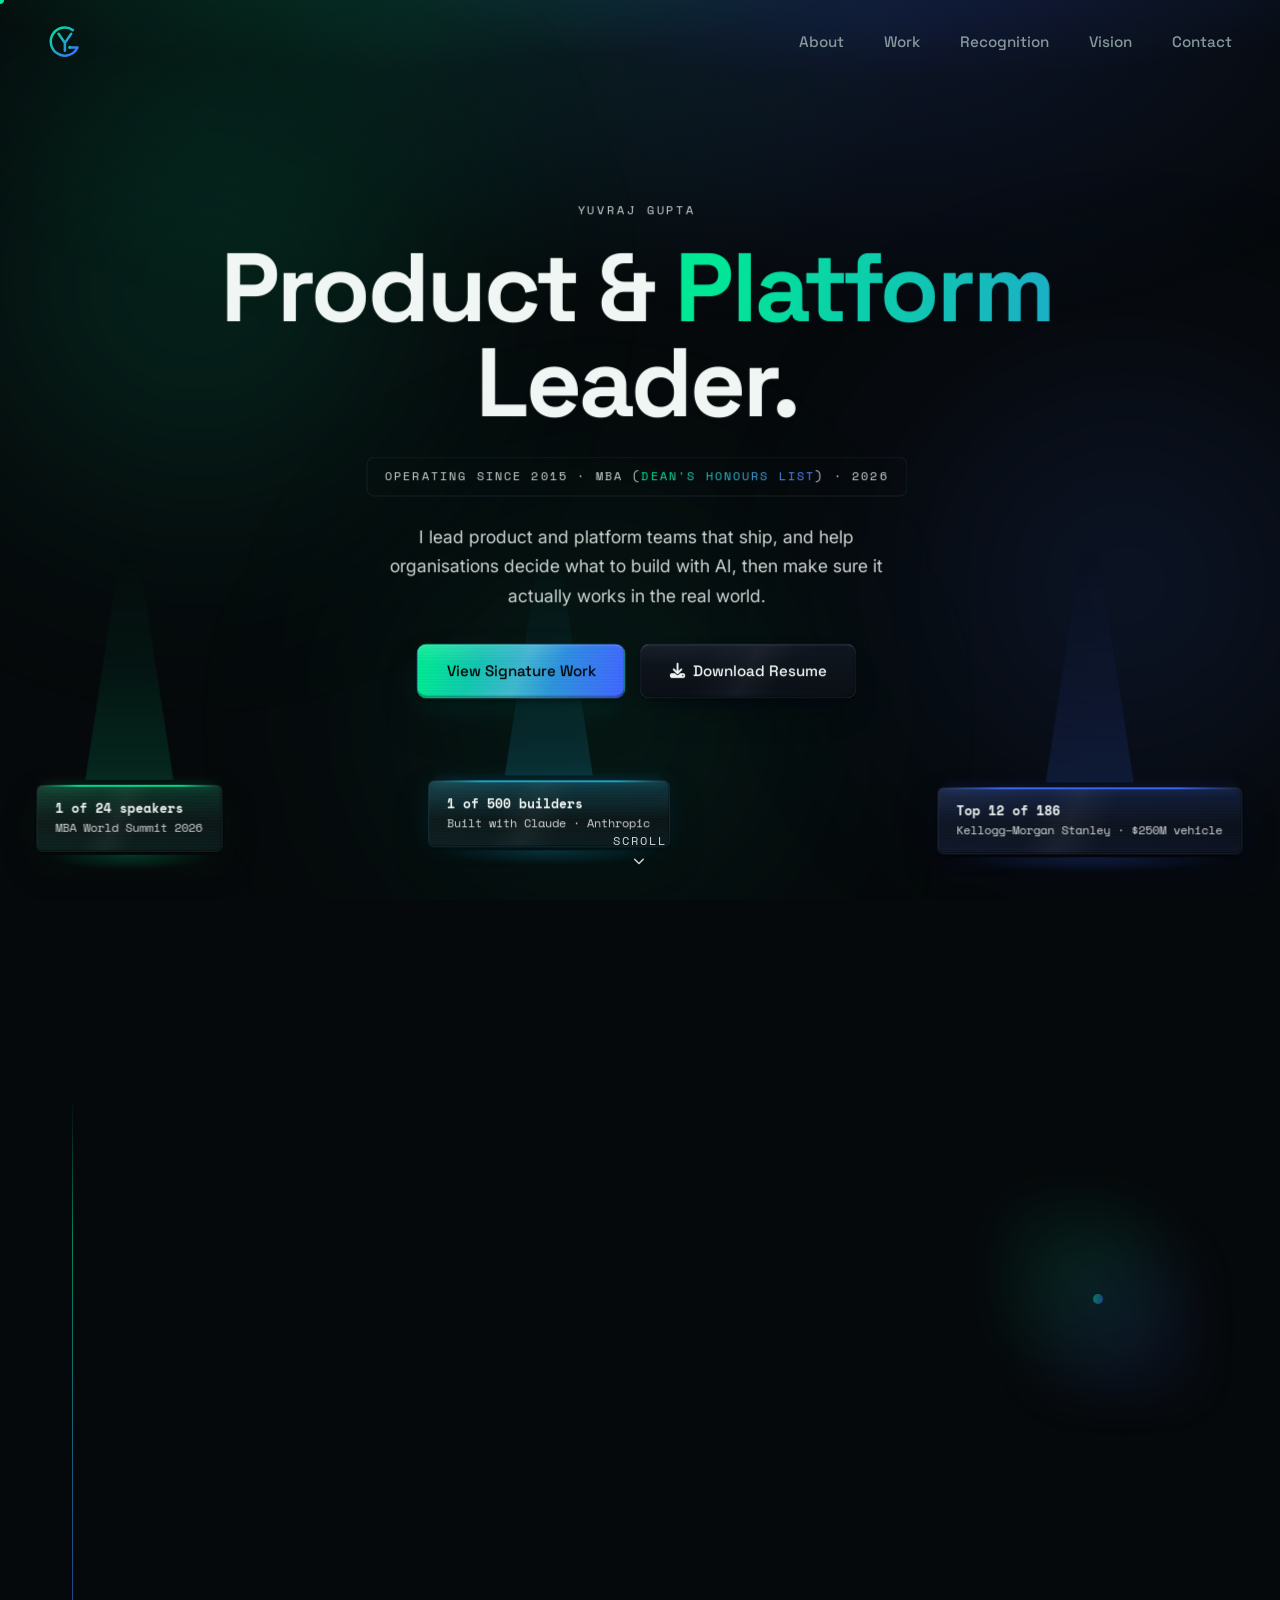
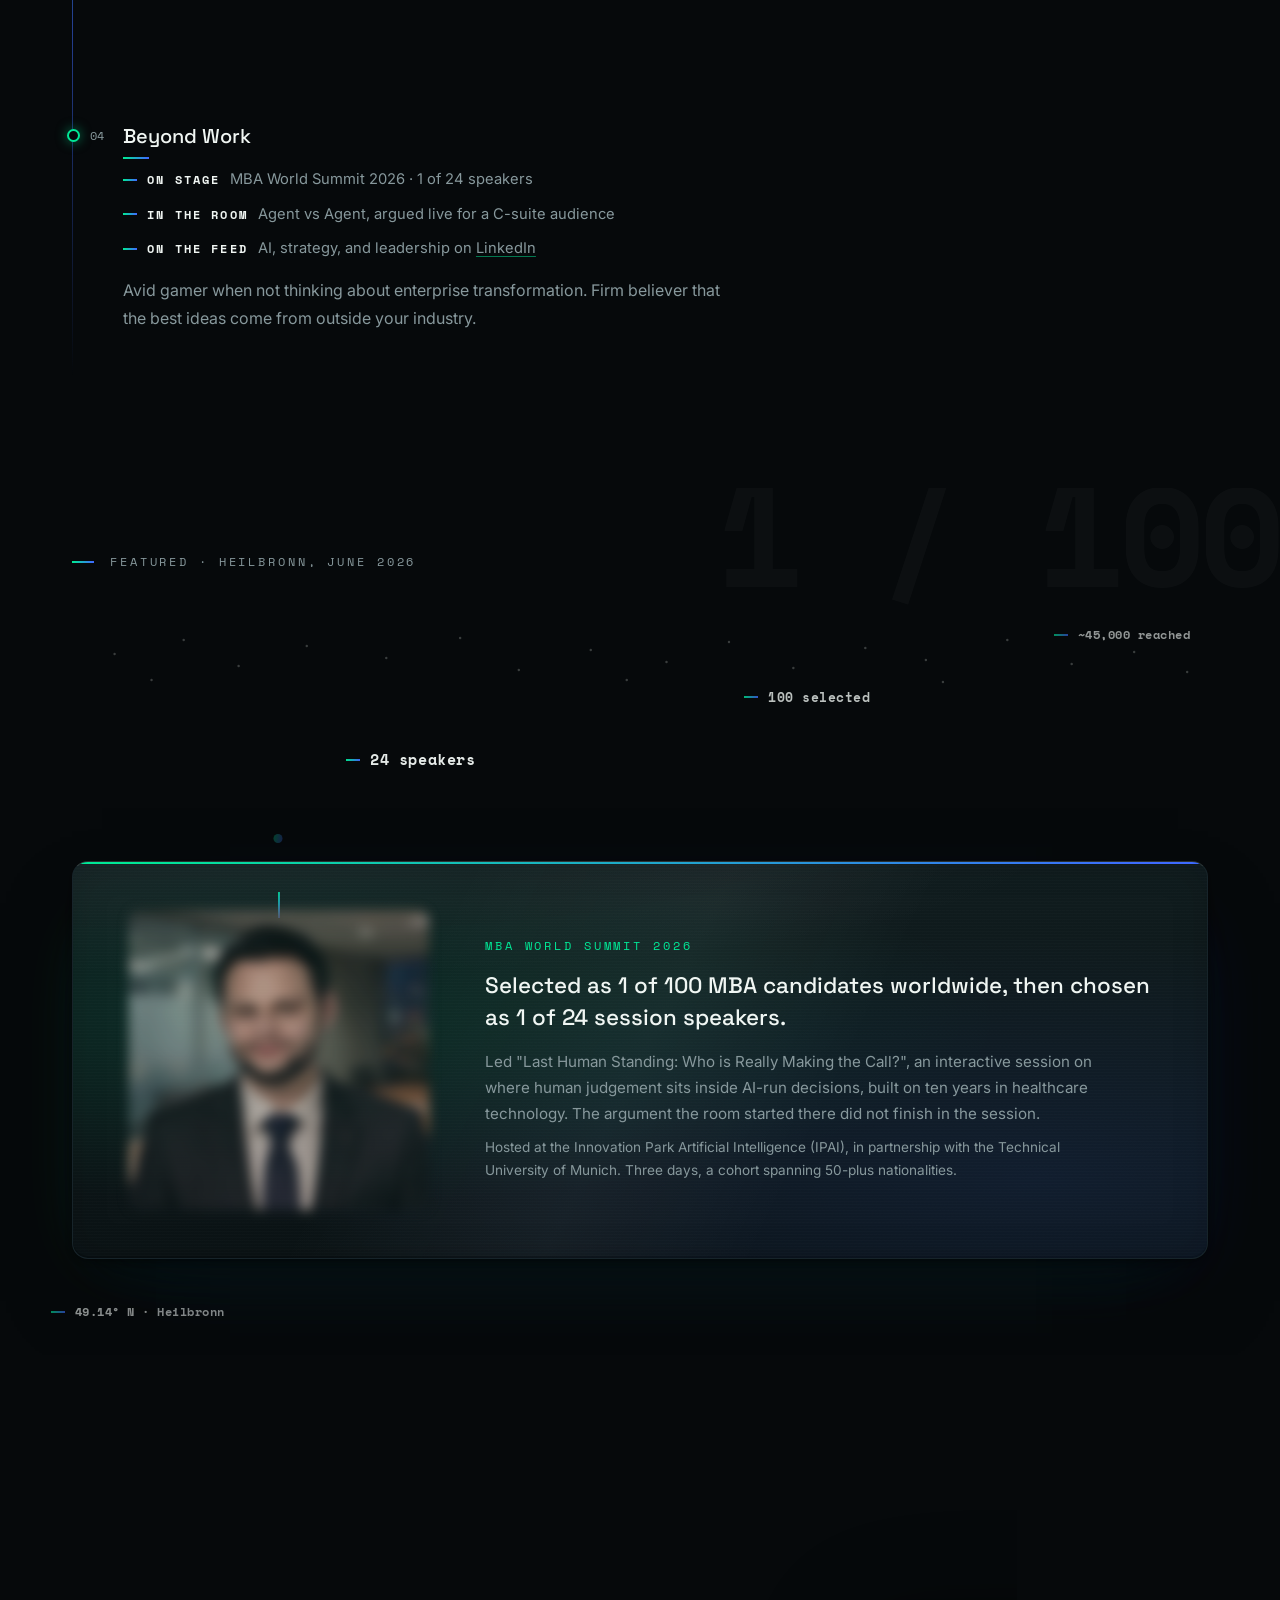
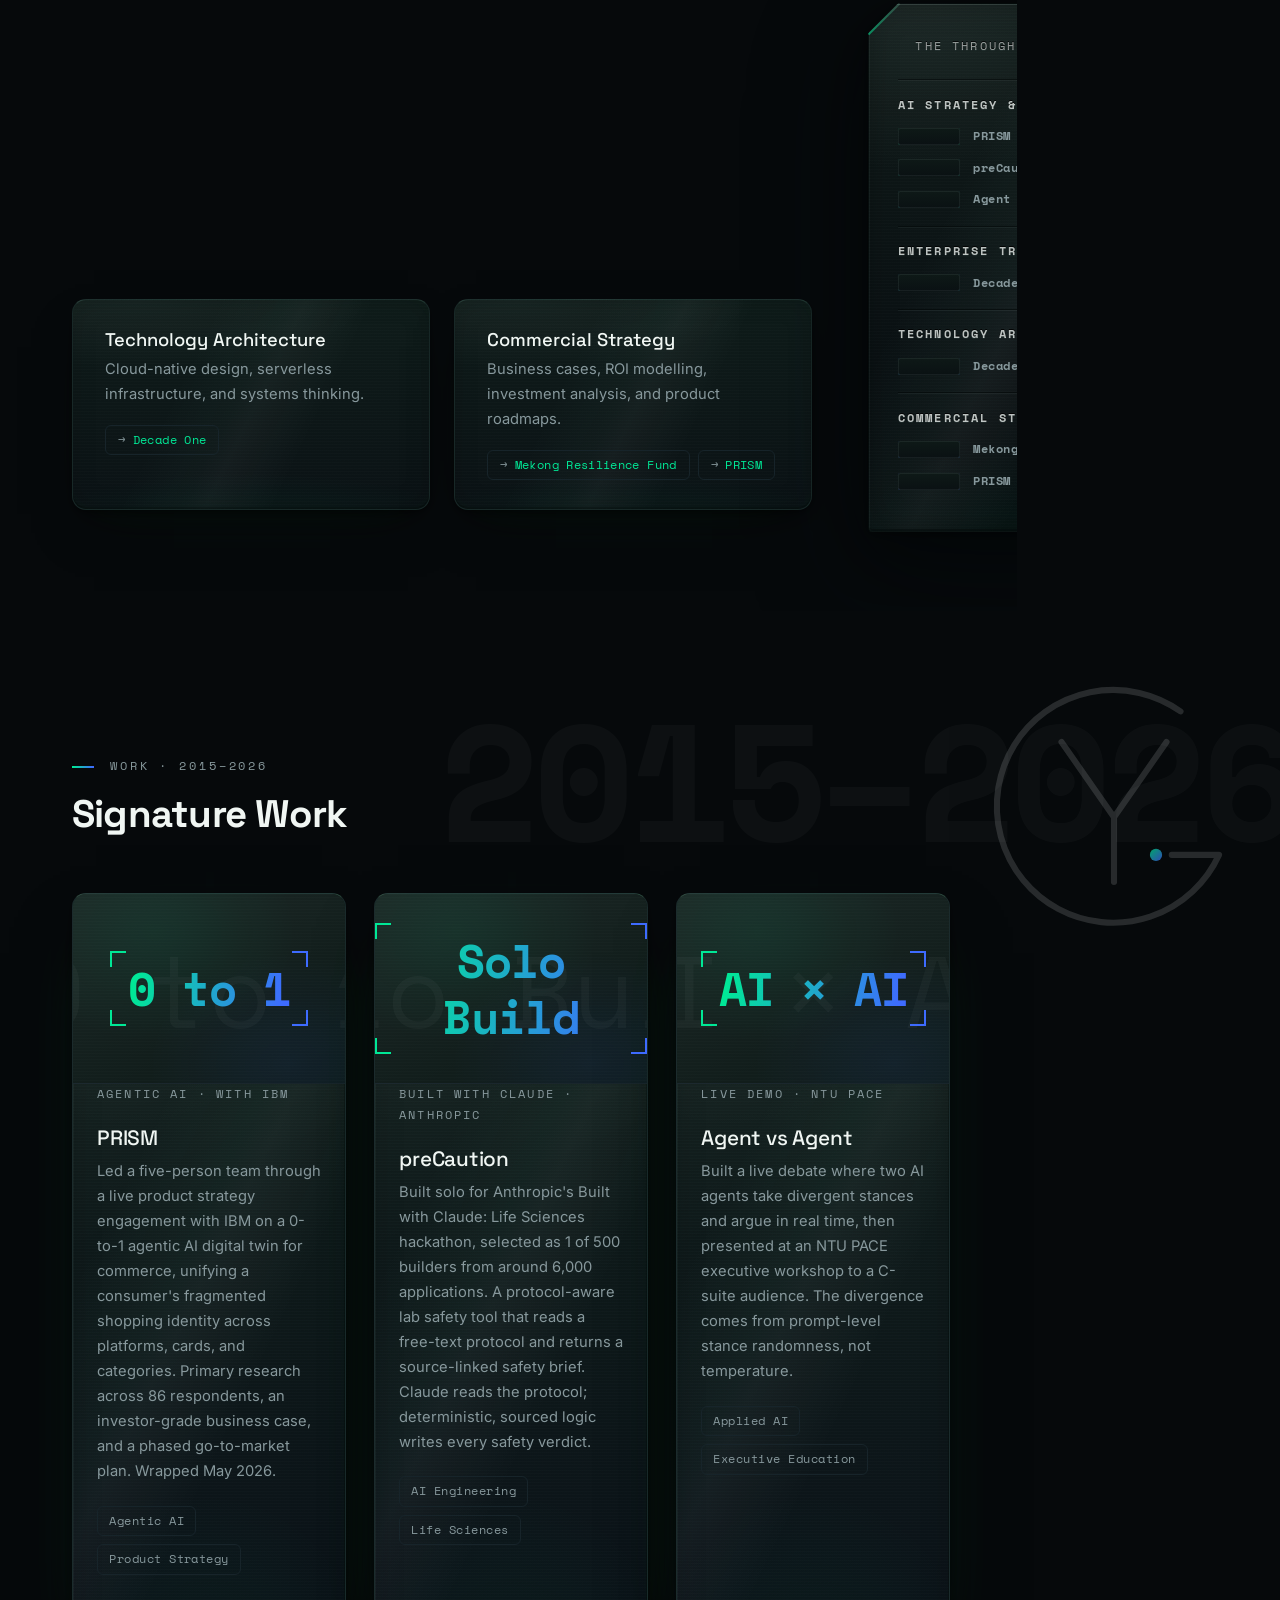
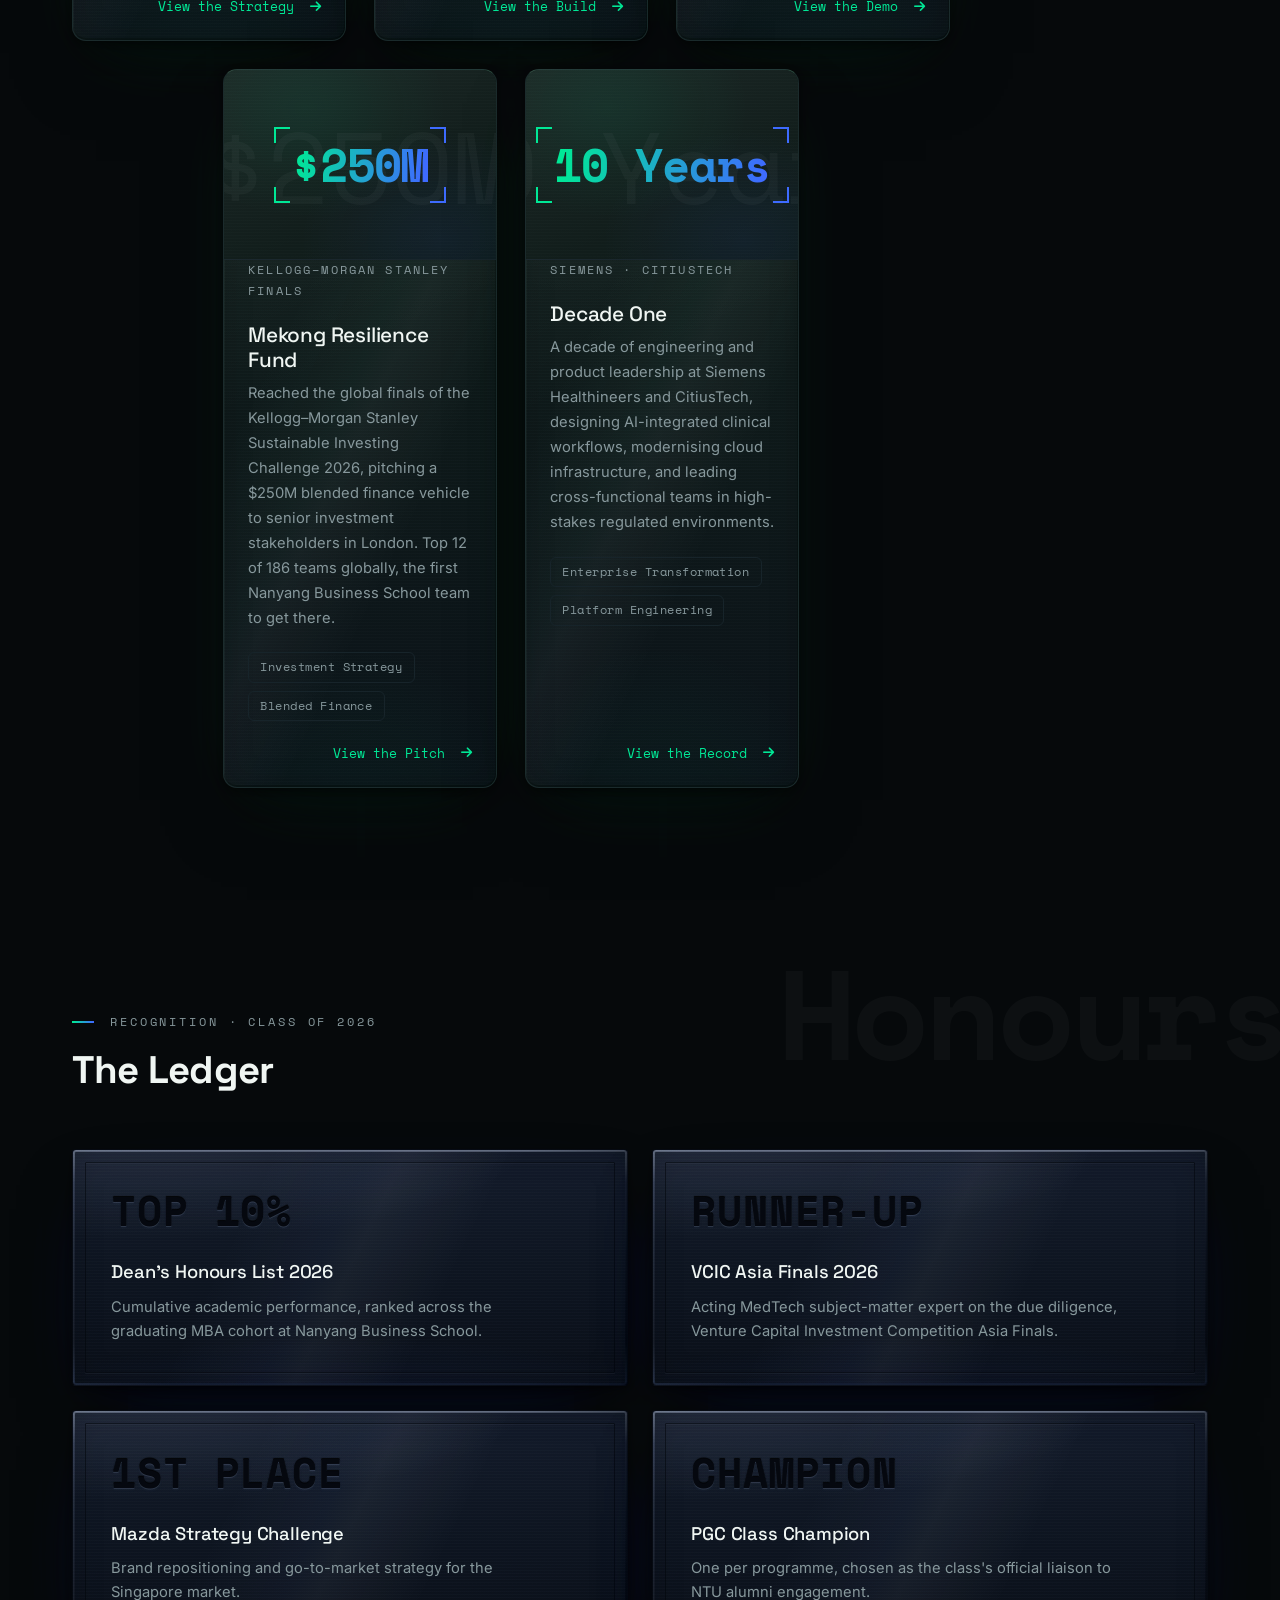
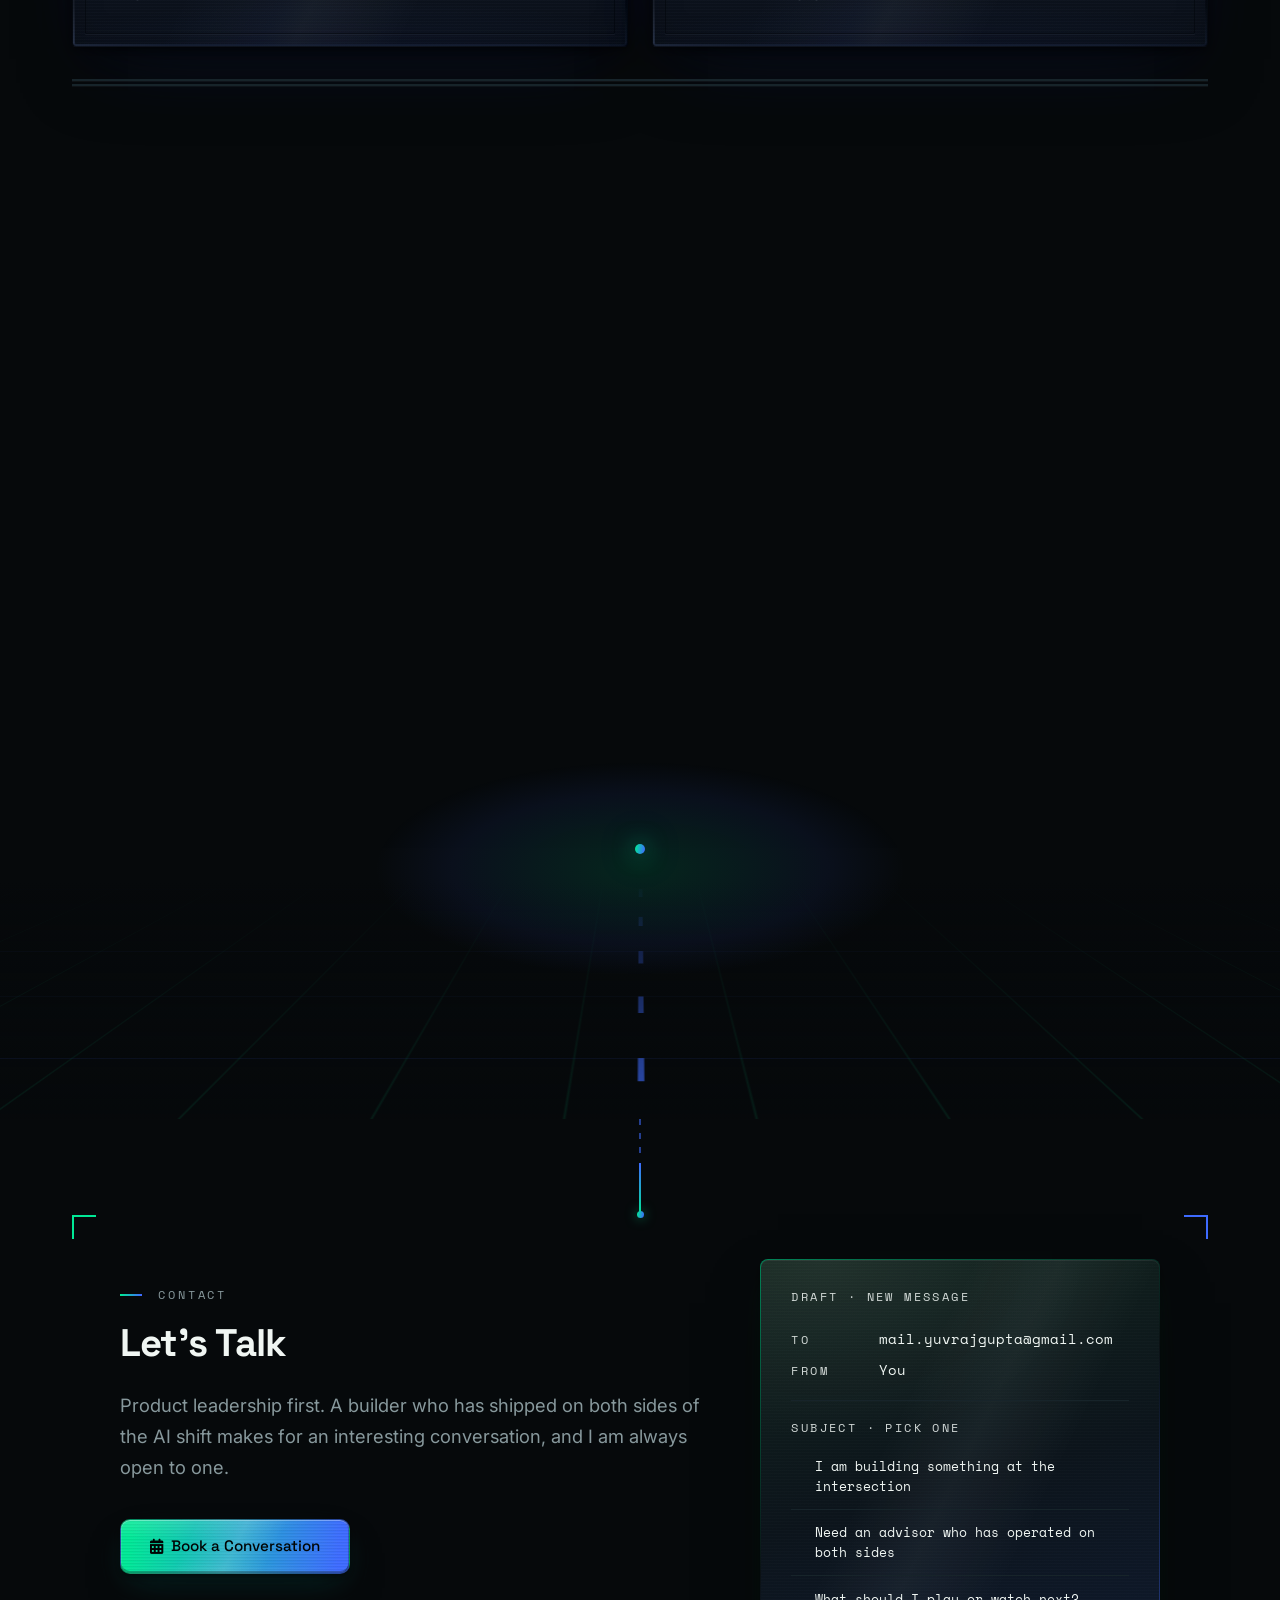
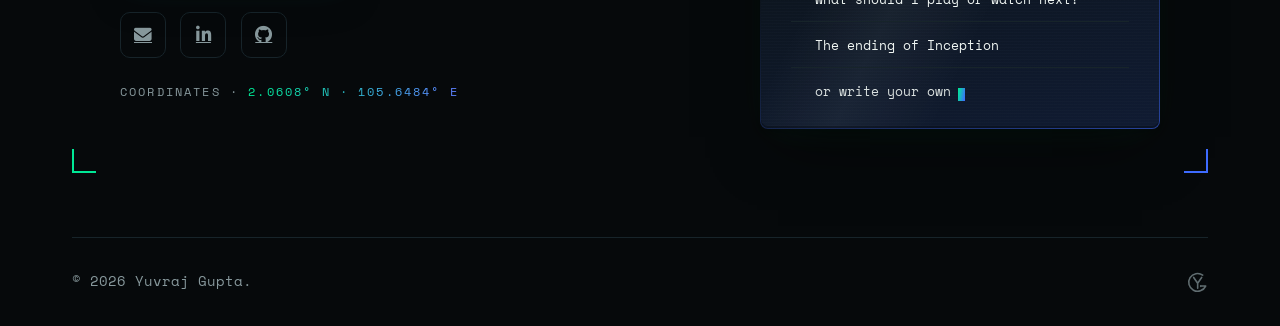
==== commit ccc8a6d0: "The Live Edge: hover border-light on pressable surfaces His formula, iterated live: a masked duotone" ====
--- a/index.html
+++ b/index.html
@@ -6,18 +6,23 @@
     <meta name="viewport" content="width=device-width, initial-scale=1.0">
     <title>Yuvraj Gupta | Product & Platform Leader</title>
     <meta name="description"
-        content="Product and platform leader with 10 years shipping enterprise software at Siemens Healthineers and CitiusTech, now operating at the AI strategy layer. MBA (Dean's List), Nanyang Business School. Based in Singapore." />
+        content="Product and platform leader. Ten years of systems that could not fail, now leading what organisations build with AI. MBA (Dean's Honours List), Nanyang Business School." />
     <meta property="og:title" content="Yuvraj Gupta | Product & Platform Leader" />
-    <meta property="og:description" content="I lead product and platform teams that ship, and help organizations decide what to build with AI. 10 years of enterprise execution, now operating at the strategy layer." />
+    <meta property="og:description" content="I lead product and platform teams that ship, and help organisations decide what to build with AI. A builder who has shipped on both sides of the AI shift makes for an interesting conversation." />
     <meta property="og:image" content="https://theyuvrajgupta.github.io/portfolio/assets/og-preview.png" />
+    <meta property="og:image:width" content="1200" />
+    <meta property="og:image:height" content="630" />
+    <meta property="og:image:alt" content="Yuvraj Gupta, Product and Platform Leader. Aurora duotone hero with the status line: Operating since 2015, MBA (Dean's Honours List), 2026." />
     <meta property="og:url" content="https://theyuvrajgupta.github.io/" />
     <meta property="og:type" content="website" />
     <meta name="twitter:card" content="summary_large_image" />
     <meta name="twitter:title" content="Yuvraj Gupta | Product & Platform Leader" />
-    <meta name="twitter:description" content="I lead product and platform teams that ship, and help organizations decide what to build with AI. 10 years of enterprise execution, now operating at the strategy layer." />
+    <meta name="twitter:description" content="I lead product and platform teams that ship, and help organisations decide what to build with AI. A builder who has shipped on both sides of the AI shift makes for an interesting conversation." />
     <meta name="twitter:image" content="https://theyuvrajgupta.github.io/portfolio/assets/og-preview.png" />
+    <meta name="twitter:image:alt"
+        content="Yuvraj Gupta, Product &amp; Platform Leader. Operating since 2015, MBA (Dean's Honours List), 2026." />
     <link rel="icon"
-        href="data:image/svg+xml,<svg xmlns='http://www.w3.org/2000/svg' viewBox='0 0 100 100'><circle cx='50' cy='50' r='50' fill='%230C1218'/><text x='50%' y='50%' dominant-baseline='central' text-anchor='middle' font-size='60' font-family='sans-serif' fill='%2300E896'>YG</text></svg>">
+        href="data:image/svg+xml,<svg xmlns='http://www.w3.org/2000/svg' viewBox='0 0 100 100'><defs><linearGradient id='g' x1='0' y1='0' x2='1' y2='1'><stop offset='0' stop-color='%2300E896'/><stop offset='1' stop-color='%233E6BFF'/></linearGradient></defs><circle cx='50' cy='50' r='50' fill='%230C1218'/><g transform='translate(8.5,3) scale(0.262)'><path fill='none' stroke='url(%23g)' stroke-width='30' stroke-linecap='round' stroke-linejoin='round' d='M 100,112 L 160,198 L 160,272 M 220,112 L 160,198 M 236,77 A 133 133 0 1 0 280,241 L 226,241'/><circle cx='208' cy='241' r='22' fill='url(%23g)'/></g></svg>">
     <link rel="stylesheet" href="./portfolio/css/style.css">
     <link rel="stylesheet" href="https://cdnjs.cloudflare.com/ajax/libs/font-awesome/6.4.0/css/all.min.css">
     <link rel="preconnect" href="https://fonts.googleapis.com">
@@ -113,9 +118,11 @@
                 <p class="hero-intro">I lead product and platform teams that ship, and help organisations decide what
                     to build with AI, then make sure it actually works in the real world.</p>
                 <div class="home-buttons">
-                    <a href="#projects" class="btn btn-primary">View Signature Work</a>
-                    <a href="./portfolio/assets/Resume_YuvrajGupta.pdf" class="btn btn-ghost" download><i
-                            class="fa-solid fa-download" aria-hidden="true"></i> Download Resume</a>
+                    <a href="#projects" class="btn btn-primary btn-live-edge">View Signature Work<span
+                            class="btn-edge" aria-hidden="true"></span></a>
+                    <a href="./portfolio/assets/Resume_YuvrajGupta.pdf" class="btn btn-ghost btn-live-edge" download><i
+                            class="fa-solid fa-download" aria-hidden="true"></i> Download Resume<span
+                            class="btn-edge" aria-hidden="true"></span></a>
                 </div>
             </div>
 
@@ -166,32 +173,34 @@
         <section id="about" class="about-section">
             <div class="container">
                 <header class="section-head reveal">
-                    <p class="section-eyebrow">About &middot; 2016&ndash;2026</p>
+                    <p class="section-eyebrow">About &middot; 2015&ndash;2026</p>
                     <h2 class="section-title">The Story</h2>
                 </header>
+                <div class="about-layout">
                 <div class="timeline-container">
-                    <div class="timeline-item reveal">
-                        <span class="timeline-marker">01</span>
+                    <span class="timeline-progress" aria-hidden="true"></span>
+                    <div class="timeline-item reveal" data-focal>
+                        <span class="timeline-marker" aria-hidden="true">01</span>
                         <div class="timeline-content">
                             <h3>The Foundation</h3>
                             <p>Ten years building enterprise systems that had to work under real constraints. Regulated
                                 environments, clinical workflows, mission-critical infrastructure. That experience taught
-                                me that technology only creates value when it fits the human and organizational context
+                                me that technology only creates value when it fits the human and organisational context
                                 around it.</p>
                         </div>
                     </div>
-                    <div class="timeline-item reveal">
-                        <span class="timeline-marker">02</span>
+                    <div class="timeline-item reveal" data-focal>
+                        <span class="timeline-marker" aria-hidden="true">02</span>
                         <div class="timeline-content">
                             <h3>The Sharpening</h3>
                             <p>An MBA at Nanyang Business School, completed in 2026, added the commercial and
                                 strategic layer. Not a career change, a capability expansion. From executing
-                                transformations to advising on them, from building products to defining what gets
+                                transformations to steering them, from building products to deciding what gets
                                 built and why.</p>
                         </div>
                     </div>
-                    <div class="timeline-item reveal">
-                        <span class="timeline-marker">03</span>
+                    <div class="timeline-item reveal" data-focal>
+                        <span class="timeline-marker" aria-hidden="true">03</span>
                         <div class="timeline-content">
                             <h3>The Edge</h3>
                             <p>Most strategists cannot go deep on architecture. Most engineers cannot hold a room of
@@ -199,191 +208,340 @@
                                 between technical teams and business decision-makers.</p>
                         </div>
                     </div>
-                    <div class="timeline-item reveal">
-                        <span class="timeline-marker">04</span>
+                    <div class="timeline-item reveal" data-focal>
+                        <span class="timeline-marker" aria-hidden="true">04</span>
                         <div class="timeline-content">
                             <h3>Beyond Work</h3>
-                            <p>Thought leader on AI, strategy, and leadership on LinkedIn. Avid gamer when not thinking
-                                about enterprise transformation. Firm believer that the best ideas come from outside your
-                                industry.</p>
-                        </div>
-                    </div>
+                            <!-- The thinking travels three channels; each line is a proof
+                                 already on this site (Featured strip, card 3, footer marks) -->
+                            <ul class="voice-lines" role="list">
+                                <li><span class="k">On stage</span><span class="v">MBA World Summit 2026 &middot; 1 of
+                                        24 speakers</span></li>
+                                <li><span class="k">In the room</span><span class="v">Agent vs Agent, argued live for a
+                                        C-suite audience</span></li>
+                                <li><span class="k">On the feed</span><span class="v">AI, strategy, and leadership on
+                                        <a href="https://www.linkedin.com/in/theyuvrajgupta/" target="_blank"
+                                            rel="noopener noreferrer">LinkedIn</a></span></li>
+                            </ul>
+                            <p>Avid gamer when not thinking about enterprise transformation. Firm believer that the
+                                best ideas come from outside your industry.</p>
+                        </div>
+                    </div>
+                </div>
+                <div class="about-frame-col" aria-hidden="true">
+                    <div class="about-frame" id="about-frame">
+                        <span class="afc afc-tl"></span>
+                        <span class="afc afc-tr"></span>
+                        <span class="afc afc-bl"></span>
+                        <span class="afc afc-br"></span>
+                        <span class="af-dot"></span>
+                    </div>
+                </div>
                 </div>
             </div>
         </section>
 
         <!-- ======== FEATURED MOMENT SECTION ======== -->
-        <section id="featured-moment" class="featured-moment-section">
+        <section id="featured-moment" class="featured-moment-section" data-focal>
+            <div class="section-field" aria-hidden="true">
+                <span class="frag frag-far fm1" data-fz="0.10"><span class="k">~45,000 reached</span></span>
+                <span class="frag frag-mid fm2" data-fz="0.14"><span class="k">100 selected</span></span>
+                <span class="frag frag-near fm3" data-fz="0.18"><span class="k">24 speakers</span></span>
+                <span class="frag frag-far fm4" data-fz="0.08"><span class="k">49.14&deg; N &middot; Heilbronn</span></span>
+                <span class="section-ghost featured-ghost" data-fz="0.06">1 / 100</span>
+            </div>
             <div class="container">
                 <header class="section-head reveal">
                     <p class="section-eyebrow">Featured &middot; Heilbronn, June 2026</p>
                 </header>
+                <div class="convergence" aria-hidden="true">
+                    <svg viewBox="0 0 1200 210" preserveAspectRatio="none" focusable="false">
+                        <defs>
+                            <linearGradient id="cvg" x1="0" y1="0" x2="1" y2="1">
+                                <stop offset="0" stop-color="#00E896" />
+                                <stop offset="1" stop-color="#3E6BFF" />
+                            </linearGradient>
+                        </defs>
+                        <g class="cv-field">
+                            <circle cx="45" cy="26" r="1.3" /><circle cx="118" cy="12" r="1.3" />
+                            <circle cx="176" cy="38" r="1.3" /><circle cx="248" cy="18" r="1.3" />
+                            <circle cx="332" cy="30" r="1.3" /><circle cx="410" cy="10" r="1.3" />
+                            <circle cx="472" cy="42" r="1.3" /><circle cx="548" cy="22" r="1.3" />
+                            <circle cx="628" cy="34" r="1.3" /><circle cx="694" cy="14" r="1.3" />
+                            <circle cx="762" cy="40" r="1.3" /><circle cx="838" cy="20" r="1.3" />
+                            <circle cx="902" cy="32" r="1.3" /><circle cx="988" cy="12" r="1.3" />
+                            <circle cx="1056" cy="36" r="1.3" /><circle cx="1122" cy="24" r="1.3" />
+                            <circle cx="1178" cy="44" r="1.3" /><circle cx="84" cy="52" r="1.3" />
+                            <circle cx="586" cy="52" r="1.3" /><circle cx="920" cy="54" r="1.3" />
+                        </g>
+                        <g class="cv-paths">
+                            <path class="cv cv-out" pathLength="1" d="M1140,30 C1050,70 950,100 880,122" />
+                            <path class="cv cv-out" pathLength="1" d="M980,40 C900,80 820,110 758,130" />
+                            <path class="cv cv-out" pathLength="1" d="M240,34 C280,80 322,110 352,134" />
+                            <path class="cv cv-out" pathLength="1" d="M64,58 C120,100 180,122 232,142" />
+                            <path class="cv cv-out" pathLength="1" d="M636,46 C600,90 560,120 528,140" />
+                            <path class="cv cv-mid" pathLength="1" d="M120,22 C160,80 200,124 230,162" />
+                            <path class="cv cv-mid" pathLength="1" d="M340,10 C350,70 302,124 270,172" />
+                            <path class="cv cv-mid" pathLength="1" d="M520,18 C480,90 380,132 302,180" />
+                            <path class="cv cv-mid" pathLength="1" d="M700,12 C640,90 482,142 322,188" />
+                            <path class="cv cv-mid" pathLength="1" d="M880,20 C780,100 560,152 362,196" />
+                            <path class="cv cv-one" pathLength="1" d="M1050,16 C900,82 480,120 217,206" />
+                        </g>
+                    </svg>
+                    <span class="cv-dot"></span>
+                </div>
                 <div class="featured-moment-strip reveal">
-                    <img src="./portfolio/assets/profile-pic.jpg" alt="Yuvraj Gupta" width="320" height="480"
-                        loading="lazy" class="featured-moment-photo">
+                    <div class="featured-frame">
+                        <img src="./portfolio/assets/profile-pic.jpg" alt="Yuvraj Gupta" width="320" height="480"
+                            loading="lazy" class="featured-moment-photo">
+                    </div>
                     <div class="featured-moment-content">
-                        <span class="featured-moment-label">MBA World Summit 2026</span>
-                        <h2>Spoke at the MBA World Summit 2026. Selected as 1 of 100 MBA candidates globally from
-                            roughly 45,000 considered, then chosen as 1 of 24 session speakers.</h2>
-                        <p class="session-line">Led "Last Human Standing: Who Is Really Making the Call?", an
-                            interactive session on AI, human judgment, and who actually makes the decision, built on
-                            ten years in healthcare technology. The room left with more questions than answers, which
-                            was the point.</p>
-                        <p class="closing-line">Hosted at the Innovation Park Artificial Intelligence, June 2026, in
-                            partnership with the Technical University of Munich. Three days, a cohort spanning 50-plus
-                            nationalities, and the closing chapter of the MBA.</p>
+                        <h2 class="featured-moment-label">MBA World Summit 2026</h2>
+                        <p class="featured-moment-statement">Selected as 1 of 100 MBA candidates worldwide, then
+                            chosen as 1 of 24 session speakers.</p>
+                        <p class="session-line">Led "Last Human Standing: Who is Really Making the Call?", an
+                            interactive session on where human judgement sits inside AI-run decisions, built on
+                            ten years in healthcare technology. The argument the room started there did not finish
+                            in the session.</p>
+                        <p class="closing-line">Hosted at the Innovation Park Artificial Intelligence (IPAI), in
+                            partnership with the Technical University of Munich. Three days, a cohort spanning
+                            50-plus nationalities.</p>
                     </div>
                 </div>
             </div>
         </section>
 
         <!-- ======== EXPERTISE SECTION ======== -->
-        <section id="expertise" class="expertise-section">
+        <section id="expertise" class="expertise-section" data-focal>
             <div class="container">
                 <header class="section-head reveal">
                     <p class="section-eyebrow">Capabilities &middot; Linked to proof</p>
                     <h2 class="section-title">Core Competencies</h2>
                 </header>
+                <div class="expertise-layout">
                 <div class="competency-grid">
                     <div class="competency-block reveal">
                         <h3>AI Strategy &amp; Innovation</h3>
                         <p>Agentic systems, enterprise AI roadmaps, and human-AI decision design.</p>
                         <div class="proof-links">
-                            <button class="proof-chip" data-modal-target="project1">PRISM</button>
-                            <button class="proof-chip" data-modal-target="project2">preCaution</button>
-                            <button class="proof-chip" data-modal-target="project3">Agent vs Agent</button>
+                            <button class="proof-chip" aria-haspopup="dialog" data-modal-target="project1">PRISM</button>
+                            <button class="proof-chip" aria-haspopup="dialog" data-modal-target="project2">preCaution</button>
+                            <button class="proof-chip" aria-haspopup="dialog" data-modal-target="project3">Agent vs Agent</button>
                         </div>
                     </div>
                     <div class="competency-block reveal">
                         <h3>Enterprise Transformation</h3>
-                        <p>Platform modernization, go-to-market acceleration, and change that sticks.</p>
+                        <p>Platform modernisation, go-to-market acceleration, and change that sticks.</p>
                         <div class="proof-links">
-                            <button class="proof-chip" data-modal-target="project5">Foundation</button>
+                            <button class="proof-chip" aria-haspopup="dialog" data-modal-target="project5">Decade One</button>
                         </div>
                     </div>
                     <div class="competency-block reveal">
                         <h3>Technology Architecture</h3>
                         <p>Cloud-native design, serverless infrastructure, and systems thinking.</p>
                         <div class="proof-links">
-                            <button class="proof-chip" data-modal-target="project5">Foundation</button>
-                            <button class="proof-chip" data-modal-target="project2">preCaution</button>
+                            <button class="proof-chip" aria-haspopup="dialog" data-modal-target="project5">Decade One</button>
                         </div>
                     </div>
                     <div class="competency-block reveal">
                         <h3>Commercial Strategy</h3>
-                        <p>Business cases, ROI modeling, investment analysis, and product roadmaps.</p>
+                        <p>Business cases, ROI modelling, investment analysis, and product roadmaps.</p>
                         <div class="proof-links">
-                            <button class="proof-chip" data-modal-target="project4">Mekong Fund</button>
-                            <button class="proof-chip" data-modal-target="project1">PRISM</button>
-                        </div>
-                    </div>
+                            <button class="proof-chip" aria-haspopup="dialog" data-modal-target="project4">Mekong Resilience Fund</button>
+                            <button class="proof-chip" aria-haspopup="dialog" data-modal-target="project1">PRISM</button>
+                        </div>
+                    </div>
+                </div>
+                <!-- THE PUNCH CARD: the proof mapping as a perforated record.
+                     Seven apertures punched clean through an anodised card;
+                     the aurora behind shows only where work actually ran, so
+                     absence is solid metal and no empty cells can exist. The
+                     clipped corner is the registration cut. Decorative
+                     duplicate (chips carry the real mapping); labels carry
+                     data-ghost for the focus-pull JS (PRISM and Decade One
+                     punch twice, so labels repeat and ids would collide). -->
+                <div class="punchcard" aria-hidden="true">
+                    <div class="pc-plate">
+                        <div class="pc-head">The through-line</div>
+                        <div class="pc-group" data-c="1">
+                            <span class="pc-name">AI Strategy &amp; Innovation</span>
+                            <div class="pc-rows">
+                                <div class="pc-punch"><span class="pc-aperture pc-a1"></span><span
+                                        class="pc-label" data-ghost="project1">PRISM</span></div>
+                                <div class="pc-punch"><span class="pc-aperture pc-a2"></span><span
+                                        class="pc-label" data-ghost="project2">preCaution</span></div>
+                                <div class="pc-punch"><span class="pc-aperture pc-a3"></span><span
+                                        class="pc-label" data-ghost="project3">Agent vs Agent</span></div>
+                            </div>
+                        </div>
+                        <div class="pc-group" data-c="2">
+                            <span class="pc-name">Enterprise Transformation</span>
+                            <div class="pc-rows">
+                                <div class="pc-punch"><span class="pc-aperture pc-a4"></span><span
+                                        class="pc-label" data-ghost="project5">Decade One</span></div>
+                            </div>
+                        </div>
+                        <div class="pc-group" data-c="3">
+                            <span class="pc-name">Technology Architecture</span>
+                            <div class="pc-rows">
+                                <div class="pc-punch"><span class="pc-aperture pc-a5"></span><span
+                                        class="pc-label" data-ghost="project5">Decade One</span></div>
+                            </div>
+                        </div>
+                        <div class="pc-group" data-c="4">
+                            <span class="pc-name">Commercial Strategy</span>
+                            <div class="pc-rows">
+                                <div class="pc-punch"><span class="pc-aperture pc-a6"></span><span
+                                        class="pc-label" data-ghost="project4">Mekong Resilience Fund</span></div>
+                                <div class="pc-punch"><span class="pc-aperture pc-a7"></span><span
+                                        class="pc-label" data-ghost="project1">PRISM</span></div>
+                            </div>
+                        </div>
+                    </div>
+                </div>
                 </div>
             </div>
         </section>
 
         <!-- ======== PROJECTS SECTION ======== -->
         <section id="projects" class="projects-section">
+            <div class="section-field" aria-hidden="true">
+                <span class="section-ghost projects-ghost" data-fz="0.05">2015&ndash;2026</span>
+                <div class="signature-mark">
+                    <svg viewBox="0 0 320 360" preserveAspectRatio="xMidYMid meet" focusable="false">
+                        <defs>
+                            <linearGradient id="sig-grad" x1="0" y1="0" x2="1" y2="1">
+                                <stop offset="0" stop-color="#00E896" />
+                                <stop offset="1" stop-color="#3E6BFF" />
+                            </linearGradient>
+                        </defs>
+                        <!-- YG monogram, drawn in writing order: the Y first (left arm
+                             into the stem, then the right arm), then the G swept around
+                             it, closing with the bar. The pen lifts onto the dot. -->
+                        <path class="signature-track"
+                            d="M 100,112 L 160,198 L 160,272 M 220,112 L 160,198 M 236,77 A 133 133 0 1 0 280,241 L 226,241" />
+                        <path class="signature-path" pathLength="1"
+                            d="M 100,112 L 160,198 L 160,272 M 220,112 L 160,198 M 236,77 A 133 133 0 1 0 280,241 L 226,241" />
+                        <circle class="signature-dot" cx="208" cy="241" r="7" />
+                    </svg>
+                </div>
+            </div>
             <div class="container">
                 <header class="section-head reveal">
-                    <p class="section-eyebrow">Work &middot; 2016&ndash;2026</p>
+                    <p class="section-eyebrow">Work &middot; 2015&ndash;2026</p>
                     <h2 class="section-title">Signature Work</h2>
                 </header>
                 <div class="projects-grid">
 
-                    <!-- Card 1: PRISM -->
-                    <div class="project-card reveal" data-modal-target="project1" tabindex="0" role="button"
-                        aria-haspopup="dialog">
-                        <div class="card-visual" data-anchor="$0 to 1">
+                    <!-- Card 1: PRISM. The card is a plain container — role="button"
+                         made every descendant presentational and erased the h3/copy
+                         from the accessibility tree; the real control is the
+                         .project-link button, stretched over the card via its ::before -->
+                    <div class="project-card reveal">
+                        <span class="btn-edge card-edge" aria-hidden="true"></span>
+                        <div class="card-visual" data-anchor="0 to 1" aria-hidden="true">
                             <div class="anchor-frame">
                                 <span></span>
-                                <span class="card-visual-anchor">$0 to 1</span>
+                                <span class="card-visual-anchor">0 to 1</span>
                                 <span></span>
                             </div>
                         </div>
-                        <p class="card-kicker">Agentic AI &middot; with IBM</p>
-                        <h3>PRISM</h3>
-                        <p>Led a five-person team through a live product strategy engagement with IBM: a 0-to-1
-                            agentic AI shopping assistant for APAC consumers. Primary research across 86 respondents,
-                            an investor-grade business case, and a phased go-to-market plan. Wrapped May 2026.</p>
+                        <p class="card-kicker" id="project1-card-kicker">Agentic AI &middot; with IBM</p>
+                        <h3 id="project1-card-title">PRISM</h3>
+                        <p>Led a five-person team through a live product strategy engagement with IBM on a 0-to-1
+                            agentic AI digital twin for commerce, unifying a consumer's fragmented shopping identity
+                            across platforms, cards, and categories. Primary research across 86 respondents, an
+                            investor-grade business case, and a phased go-to-market plan. Wrapped May 2026.</p>
                         <div class="project-tags"><span>Agentic AI</span><span>Product Strategy</span></div>
-                        <span class="project-link">View Impact <i class="fa-solid fa-arrow-right"></i></span>
+                        <button class="project-link" data-modal-target="project1" aria-haspopup="dialog">View
+                            the Strategy<span class="visually-hidden"> &middot; PRISM</span> <i
+                                class="fa-solid fa-arrow-right" aria-hidden="true"></i></button>
                     </div>
 
                     <!-- Card 2: preCaution -->
-                    <div class="project-card reveal" data-modal-target="project2" tabindex="0" role="button"
-                        aria-haspopup="dialog">
-                        <div class="card-visual" data-anchor="Solo Build">
+                    <div class="project-card reveal">
+                        <span class="btn-edge card-edge" aria-hidden="true"></span>
+                        <div class="card-visual" data-anchor="Solo Build" aria-hidden="true">
                             <div class="anchor-frame">
                                 <span></span>
                                 <span class="card-visual-anchor">Solo Build</span>
                                 <span></span>
                             </div>
                         </div>
-                        <p class="card-kicker">Built for Anthropic</p>
-                        <h3>preCaution</h3>
-                        <p>Built solo for Anthropic's Built with Claude: Life Sciences hackathon. A procedure-aware lab
-                            safety tool that reads a free-text protocol and returns a source-linked safety brief.
-                            Claude reads and routes; deterministic, sourced logic writes every safety verdict.</p>
+                        <p class="card-kicker" id="project2-card-kicker">Built with Claude &middot; Anthropic</p>
+                        <h3 id="project2-card-title">preCaution</h3>
+                        <p>Built solo for Anthropic's Built with Claude: Life Sciences hackathon, selected as 1 of 500
+                            builders from around 6,000 applications. A protocol-aware lab safety tool that reads a
+                            free-text protocol and returns a source-linked safety brief. Claude reads the protocol;
+                            deterministic, sourced logic writes every safety verdict.</p>
                         <div class="project-tags"><span>AI Engineering</span><span>Life Sciences</span></div>
-                        <span class="project-link">View Impact <i class="fa-solid fa-arrow-right"></i></span>
+                        <button class="project-link" data-modal-target="project2" aria-haspopup="dialog">View
+                            the Build<span class="visually-hidden"> &middot; preCaution</span> <i
+                                class="fa-solid fa-arrow-right" aria-hidden="true"></i></button>
                     </div>
 
                     <!-- Card 3: Agent vs Agent -->
-                    <div class="project-card reveal" data-modal-target="project3" tabindex="0" role="button"
-                        aria-haspopup="dialog">
-                        <div class="card-visual" data-anchor="AI × AI">
+                    <div class="project-card reveal">
+                        <span class="btn-edge card-edge" aria-hidden="true"></span>
+                        <div class="card-visual" data-anchor="AI × AI" aria-hidden="true">
                             <div class="anchor-frame">
                                 <span></span>
                                 <span class="card-visual-anchor">AI &times; AI</span>
                                 <span></span>
                             </div>
                         </div>
-                        <p class="card-kicker">Live demo &middot; NTU PACE</p>
-                        <h3>Agent vs Agent</h3>
-                        <p>Built a live two-agent debate where two AI agents take divergent stances and argue in real
-                            time, then presented it to a C-suite audience at an NTU PACE executive workshop. The
+                        <p class="card-kicker" id="project3-card-kicker">Live demo &middot; NTU PACE</p>
+                        <h3 id="project3-card-title">Agent vs Agent</h3>
+                        <p>Built a live debate where two AI agents take divergent stances and argue in real time,
+                            then presented at an NTU PACE executive workshop to a C-suite audience. The
                             divergence comes from prompt-level stance randomness, not temperature.</p>
-                        <div class="project-tags"><span>Applied AI</span><span>Executive Delivery</span></div>
-                        <span class="project-link">View Impact <i class="fa-solid fa-arrow-right"></i></span>
+                        <div class="project-tags"><span>Applied AI</span><span>Executive Education</span></div>
+                        <button class="project-link" data-modal-target="project3" aria-haspopup="dialog">View
+                            the Demo<span class="visually-hidden"> &middot; Agent vs Agent</span> <i
+                                class="fa-solid fa-arrow-right" aria-hidden="true"></i></button>
                     </div>
 
                     <!-- Card 4: Kellogg -->
-                    <div class="project-card reveal" data-modal-target="project4" tabindex="0" role="button"
-                        aria-haspopup="dialog">
-                        <div class="card-visual" data-anchor="$250M">
+                    <div class="project-card reveal">
+                        <span class="btn-edge card-edge" aria-hidden="true"></span>
+                        <div class="card-visual" data-anchor="$250M" aria-hidden="true">
                             <div class="anchor-frame">
                                 <span></span>
                                 <span class="card-visual-anchor">$250M</span>
                                 <span></span>
                             </div>
                         </div>
-                        <p class="card-kicker">Kellogg&ndash;Morgan Stanley finals</p>
-                        <h3>Mekong Resilience Fund</h3>
-                        <p>Reached the global finals of the Kellogg-Morgan Stanley Sustainable Investment Challenge
-                            2026, pitching a $250M blended finance vehicle to senior investment stakeholders in
-                            London. Top 12 of 186 teams globally, the first NBS team to get there.</p>
+                        <p class="card-kicker" id="project4-card-kicker">Kellogg&ndash;Morgan Stanley finals</p>
+                        <h3 id="project4-card-title">Mekong Resilience Fund</h3>
+                        <p>Reached the global finals of the Kellogg&ndash;Morgan Stanley Sustainable Investing
+                            Challenge 2026, pitching a $250M blended finance vehicle to senior investment stakeholders
+                            in London. Top 12 of 186 teams globally, the first Nanyang Business School team to get there.</p>
                         <div class="project-tags"><span>Investment Strategy</span><span>Blended Finance</span></div>
-                        <span class="project-link">View Impact <i class="fa-solid fa-arrow-right"></i></span>
+                        <button class="project-link" data-modal-target="project4" aria-haspopup="dialog">View
+                            the Pitch<span class="visually-hidden"> &middot; Mekong Resilience Fund</span> <i
+                                class="fa-solid fa-arrow-right" aria-hidden="true"></i></button>
                     </div>
 
                     <!-- Card 5: Foundation -->
-                    <div class="project-card reveal" data-modal-target="project5" tabindex="0" role="button"
-                        aria-haspopup="dialog">
-                        <div class="card-visual" data-anchor="10 Years">
+                    <div class="project-card reveal">
+                        <span class="btn-edge card-edge" aria-hidden="true"></span>
+                        <div class="card-visual" data-anchor="10 Years" aria-hidden="true">
                             <div class="anchor-frame">
                                 <span></span>
                                 <span class="card-visual-anchor">10 Years</span>
                                 <span></span>
                             </div>
                         </div>
-                        <p class="card-kicker">Siemens Healthineers &middot; CitiusTech</p>
-                        <h3>Foundation</h3>
+                        <p class="card-kicker" id="project5-card-kicker">Siemens &middot; CitiusTech</p>
+                        <h3 id="project5-card-title">Decade One</h3>
                         <p>A decade of engineering and product leadership at Siemens Healthineers and CitiusTech,
-                            designing AI-integrated clinical workflows, modernizing cloud infrastructure, and leading
+                            designing AI-integrated clinical workflows, modernising cloud infrastructure, and leading
                             cross-functional teams in high-stakes regulated environments.</p>
                         <div class="project-tags"><span>Enterprise Transformation</span><span>Platform
                                 Engineering</span></div>
-                        <span class="project-link">View Impact <i class="fa-solid fa-arrow-right"></i></span>
+                        <button class="project-link" data-modal-target="project5" aria-haspopup="dialog">View
+                            the Record<span class="visually-hidden"> &middot; Decade One</span> <i
+                                class="fa-solid fa-arrow-right" aria-hidden="true"></i></button>
                     </div>
 
                 </div>
@@ -392,86 +550,165 @@
 
         <!-- ======== RECOGNITION SECTION ======== -->
         <section id="recognition" class="recognition-section">
+            <div class="section-field" aria-hidden="true">
+                <span class="section-ghost recognition-ghost" data-fz="0.05">Honours</span>
+            </div>
             <div class="container">
                 <header class="section-head reveal">
-                    <p class="section-eyebrow">Recognition &middot; NBS, 2026</p>
+                    <p class="section-eyebrow">Recognition &middot; Class of 2026</p>
                     <h2 class="section-title">The Ledger</h2>
                 </header>
-                <ul class="recognition-ledger">
+                <ul class="recognition-ledger" role="list">
                     <li class="recognition-item reveal">
-                        <span class="ledger-marker" aria-hidden="true">01</span>
-                        <span class="ledger-title">Dean's List 2026</span>
-                        <span class="ledger-note">Top 10% of the graduating MBA cohort at Nanyang Business School,
-                            on cumulative academic performance across the program.</span>
+                        <span class="ledger-engraving" data-e="Top 10%">Top 10%</span>
+                        <h3 class="ledger-title">Dean's Honours List 2026</h3>
+                        <span class="ledger-note">Cumulative academic performance, ranked across the
+                            graduating MBA cohort at Nanyang Business School.</span>
                     </li>
                     <li class="recognition-item reveal">
-                        <span class="ledger-marker" aria-hidden="true">02</span>
-                        <span class="ledger-title">VCIC Asia Finalist</span>
-                        <span class="ledger-note">First runner-up at the Venture Capital Investment Competition 2026
-                            Asia Finals, acting as MedTech subject-matter expert on the due diligence.</span>
+                        <span class="ledger-engraving" data-e="Runner-up">Runner-up</span>
+                        <h3 class="ledger-title">VCIC Asia Finals 2026</h3>
+                        <span class="ledger-note">Acting MedTech subject-matter expert on the due diligence,
+                            Venture Capital Investment Competition Asia Finals.</span>
                     </li>
                     <li class="recognition-item reveal">
-                        <span class="ledger-marker" aria-hidden="true">03</span>
-                        <span class="ledger-title">Mazda Strategy Challenge, 1st Place</span>
-                        <span class="ledger-note">Won across the MBA cohort for a brand repositioning and
-                            go-to-market strategy for Mazda Singapore.</span>
+                        <span class="ledger-engraving" data-e="1st Place">1st Place</span>
+                        <h3 class="ledger-title">Mazda Strategy Challenge</h3>
+                        <span class="ledger-note">Brand repositioning and go-to-market strategy for the
+                            Singapore market.</span>
                     </li>
                     <li class="recognition-item reveal">
-                        <span class="ledger-marker" aria-hidden="true">04</span>
-                        <span class="ledger-title">PGC Class Champion</span>
-                        <span class="ledger-note">Nominated by Nanyang Business School, recognized with a certificate
-                            from the NTU Vice President and a dinner with faculty and NTU leadership.</span>
+                        <span class="ledger-engraving" data-e="Champion">Champion</span>
+                        <h3 class="ledger-title">PGC Class Champion</h3>
+                        <span class="ledger-note">One per programme, chosen as the class's official liaison
+                            to NTU alumni engagement.</span>
                     </li>
                 </ul>
+                <!-- The audit close: in bookkeeping, a finished account is "ruled
+                     off" with a double rule. The scroll audits the entries, then
+                     rules the ledger off; the pen lifts onto the dot. -->
+                <div class="ruled-off" aria-hidden="true">
+                    <span class="ro-ink ro-ink-1"></span>
+                    <span class="ro-ink ro-ink-2"></span>
+                    <span class="ro-dot"></span>
+                </div>
             </div>
         </section>
 
         <!-- ======== VISION SECTION ======== -->
         <section id="vision" class="vision-section">
+            <!-- The Horizon: a true perspective plane receding to a vanishing
+                 point. The dashed PROPOSED path runs from the reader's feet
+                 into the distance; the site's terminus dot waits on the
+                 horizon line — the destination. Pure CSS 3D, all decorative. -->
+            <div class="horizon-stage" aria-hidden="true">
+                <div class="horizon-plane">
+                    <div class="horizon-grid"></div>
+                </div>
+                <div class="horizon-fade"></div>
+                <div class="horizon-glow"></div>
+                <span class="horizon-dot"></span>
+            </div>
             <div class="container">
                 <header class="section-head reveal">
                     <p class="section-eyebrow">Vision &middot; What's next</p>
+                    <h2 class="section-title">The Horizon</h2>
                 </header>
-                <p class="vision-statement reveal">Operate where technology strategy meets <span class="grad">business
-                        impact</span>. Advise organizations on how to build with AI intelligently, lead
-                    transformations that actually stick, and eventually back the founders building the next
-                    generation of enterprise technology.</p>
+                <p class="vision-statement reveal">AI will not transform organisations. People who <span
+                        class="grad">redesign organisations around it</span> will.</p>
+                <p class="vision-substatement reveal">The distance between what the technology can do and what an
+                    enterprise can actually absorb is where the next decade's value sits, and where I intend to
+                    operate.</p>
             </div>
         </section>
 
-        <!-- ======== FOOTER ======== -->
-        <footer id="contact" class="footer">
+    </main>
+
+    <!-- ======== FOOTER ======== -->
+    <footer id="contact" class="footer" data-focal>
+            <!-- The arrival: Vision's dashed path crosses the horizon into
+                 Contact and turns SOLID — dashed means proposed everywhere on
+                 this site; the line is real at the point you can reach him.
+                 It lands, dot first, on the only fully closed frame. -->
+            <div class="arrival-path" aria-hidden="true"></div>
             <div class="container">
                 <div class="footer-cta">
-                    <header class="section-head reveal">
-                        <p class="section-eyebrow">Contact &middot; Singapore</p>
-                        <h2 class="section-title">Let's Talk Strategy</h2>
-                    </header>
-                    <p class="subtitle">Whether you are building something at the intersection of technology and
-                        business, looking for an advisor who has operated on both sides, want to swap notes on what to
-                        play or watch next, or just need someone to finally discuss the ending of Inception with, I am
-                        always open to a conversation.</p>
-                    <a href="mailto:mail.yuvrajgupta@gmail.com" class="btn btn-primary">Get In Touch</a>
-                    <p class="contact-details">
-                        <a href="mailto:mail.yuvrajgupta@gmail.com">mail.yuvrajgupta@gmail.com</a>
-                        <span aria-hidden="true">&middot;</span>
-                        <a href="https://www.linkedin.com/in/theyuvrajgupta/" target="_blank"
-                            rel="noopener">linkedin.com/in/theyuvrajgupta</a>
-                    </p>
+                    <div class="footer-frame">
+                        <span aria-hidden="true"></span>
+                        <div class="footer-grid">
+                        <div class="footer-left">
+                        <div class="section-head reveal">
+                            <p class="section-eyebrow">Contact</p>
+                            <h2 class="section-title">Let's Talk</h2>
+                        </div>
+                        <p class="subtitle">Product leadership first. A builder who has shipped on both sides
+                            of the AI shift makes for an interesting conversation, and I am always open to
+                            one.</p>
+                        <a href="https://calendly.com/theyuvrajgupta" target="_blank" rel="noopener"
+                            class="btn btn-primary btn-live-edge edge-cobalt"><i class="fa-solid fa-calendar-days"
+                                aria-hidden="true"></i> Book
+                            a Conversation<span class="btn-edge" aria-hidden="true"></span></a>
+                        <div class="channel-row">
+                            <a class="channel" href="mailto:mail.yuvrajgupta@gmail.com" aria-label="Email"><i
+                                    class="fa-solid fa-envelope" aria-hidden="true"></i></a>
+                            <a class="channel" href="https://www.linkedin.com/in/theyuvrajgupta/" target="_blank"
+                                rel="noopener" aria-label="LinkedIn"><i class="fa-brands fa-linkedin-in"
+                                    aria-hidden="true"></i></a>
+                            <a class="channel" href="https://github.com/theyuvrajgupta" target="_blank" rel="noopener"
+                                aria-label="GitHub"><i class="fa-brands fa-github" aria-hidden="true"></i></a>
+                        </div>
+                        <!-- Decorative device (a wandering bearing), not information —
+                             aria-hidden keeps the 140ms rewrites out of the a11y tree
+                             (WCAG 2.2.2: auto-updating content with no pause control) -->
+                        <p class="base-line" aria-hidden="true">Coordinates &middot; <span
+                                class="coords-live">recalculating</span></p>
+                        </div>
+                        <!-- The old footer paragraph as a live artifact: a draft
+                             already addressed to him, its subject lines the four
+                             reasons to write. Every subject is a real mailto. -->
+                        <aside class="draft-card reveal" aria-labelledby="draft-kicker">
+                            <p class="draft-kicker" id="draft-kicker">Draft &middot; New message</p>
+                            <div class="draft-meta">
+                                <span class="draft-label">To</span>
+                                <span class="draft-value">mail.yuvrajgupta@gmail.com</span>
+                                <span class="draft-label">From</span>
+                                <span class="draft-value">You</span>
+                            </div>
+                            <p class="draft-subject-label">Subject &middot; pick one</p>
+                            <ul class="draft-subjects" role="list">
+                                <li><a
+                                        href="mailto:mail.yuvrajgupta@gmail.com?subject=I%20am%20building%20something%20at%20the%20intersection">I
+                                        am building something at the intersection</a></li>
+                                <li><a
+                                        href="mailto:mail.yuvrajgupta@gmail.com?subject=Need%20an%20advisor%20who%20has%20operated%20on%20both%20sides">Need
+                                        an advisor who has operated on both sides</a></li>
+                                <li><a
+                                        href="mailto:mail.yuvrajgupta@gmail.com?subject=What%20should%20I%20play%20or%20watch%20next%3F">What
+                                        should I play or watch next?</a></li>
+                                <li><a
+                                        href="mailto:mail.yuvrajgupta@gmail.com?subject=The%20ending%20of%20Inception">The
+                                        ending of Inception</a></li>
+                                <!-- The fifth row is the wink: an empty subject field with a
+                                     live caret — the four above are only suggestions. -->
+                                <li class="draft-freeform"><a href="mailto:mail.yuvrajgupta@gmail.com">or write your
+                                        own<span class="draft-caret" aria-hidden="true"></span></a></li>
+                            </ul>
+                        </aside>
+                        </div>
+                        <span aria-hidden="true"></span>
+                    </div>
                 </div>
                 <div class="footer-bottom">
-                    <div class="social-links">
-                        <a href="https://www.linkedin.com/in/theyuvrajgupta/" target="_blank" rel="noopener"
-                            aria-label="LinkedIn"><i class="fa-brands fa-linkedin"></i></a>
-                        <a href="https://github.com/theyuvrajgupta" target="_blank" rel="noopener"
-                            aria-label="GitHub"><i class="fa-brands fa-github"></i></a>
-                    </div>
                     <p>&copy; 2026 Yuvraj Gupta.</p>
-                </div>
-            </div>
-        </footer>
-
-    </main>
+                    <svg class="footer-mark" viewBox="0 0 320 360" aria-hidden="true" focusable="false">
+                        <path fill="none" stroke="currentColor" stroke-width="24" stroke-linecap="round"
+                            stroke-linejoin="round"
+                            d="M 100,112 L 160,198 L 160,272 M 220,112 L 160,198 M 236,77 A 133 133 0 1 0 280,241 L 226,241" />
+                        <circle cx="208" cy="241" r="16" fill="currentColor" />
+                    </svg>
+                </div>
+            </div>
+    </footer>
 
     <!-- ======== PROJECT MODALS ======== -->
     <div id="modal-container" class="hidden">
@@ -479,58 +716,73 @@
 
         <!-- Modal 1: PRISM -->
         <div id="project1" class="modal-content" role="dialog" aria-modal="true" aria-labelledby="project1-title">
-            <button class="modal-close-btn" aria-label="Close"><i class="fa-solid fa-xmark"></i></button>
-            <div class="card-visual modal-visual">
-                <span class="card-visual-anchor">$0 to 1</span>
-            </div>
+            <button class="modal-close-btn" aria-label="Close"><i class="fa-solid fa-xmark"
+                    aria-hidden="true"></i></button>
+            <div class="card-visual modal-visual" aria-hidden="true">
+                <div class="anchor-frame">
+                    <span></span>
+                    <span class="card-visual-anchor">0 to 1</span>
+                    <span></span>
+                </div>
+            </div>
+            <p class="modal-kicker">Agentic AI Strategy &middot; with IBM</p>
             <h2 id="project1-title">PRISM</h2>
-            <p class="modal-kicker">Agentic AI Strategy &middot; with IBM</p>
             <div class="modal-body">
                 <div>
                     <h3>The Challenge</h3>
-                    <p>Retail enterprises in APAC were being overwhelmed by sell-side AI tools that optimised for the
-                        retailer, not the buyer. The market lacked a credible buy-side intelligence product that could
-                        shift the power dynamic while remaining commercially viable.</p>
+                    <p>APAC consumers were surrounded by sell-side AI tools that optimised for the retailer, not the
+                        buyer, while their shopping identity stayed fragmented across platforms, cards, and product
+                        categories. The market lacked a credible buy-side product that could shift the power dynamic
+                        while remaining commercially viable.</p>
                 </div>
                 <div>
                     <h3>Strategic Action</h3>
-                    <p>As Team Lead of a five-person team on a live product strategy engagement with IBM, defined the
-                        core product concept, buy-side versus sell-side positioning, and willingness-to-pay framework.
-                        Conducted primary research across 86 respondents and developed an investor-grade business case
-                        and agentic AI roadmap.</p>
-                </div>
-                <div>
-                    <h3>Business Impact</h3>
+                    <p>As Team Lead of a five-person team on a live product strategy engagement with IBM, led the
+                        business strategy workstreams for PRISM, an agentic AI digital twin for commerce:
+                        willingness-to-pay analysis, pricing strategy, market sizing, financial modelling, competitive
+                        benchmarking, and go-to-market planning for APAC market entry. Conducted primary research
+                        across 86 respondents.</p>
+                </div>
+                <div>
+                    <h3>The Outcome</h3>
                     <p>The engagement wrapped in May 2026 with a commercially defensible product strategy: validated
-                        market sizing, ROI modeling, and a phased go-to-market plan for APAC retail markets, delivered
-                        as an investor-grade business plan.</p>
+                        market sizing, ROI modelling, and a phased go-to-market plan for APAC entry, delivered as an
+                        investor-grade business case.</p>
                 </div>
             </div>
         </div>
 
         <!-- Modal 2: preCaution -->
         <div id="project2" class="modal-content" role="dialog" aria-modal="true" aria-labelledby="project2-title">
-            <button class="modal-close-btn" aria-label="Close"><i class="fa-solid fa-xmark"></i></button>
-            <div class="card-visual modal-visual">
-                <span class="card-visual-anchor">Solo Build</span>
-            </div>
+            <button class="modal-close-btn" aria-label="Close"><i class="fa-solid fa-xmark"
+                    aria-hidden="true"></i></button>
+            <div class="card-visual modal-visual" aria-hidden="true">
+                <div class="anchor-frame">
+                    <span></span>
+                    <span class="card-visual-anchor">Solo Build</span>
+                    <span></span>
+                </div>
+            </div>
+            <p class="modal-kicker">Grounded, Not Generated &middot; Built with Claude</p>
             <h2 id="project2-title">preCaution</h2>
-            <p class="modal-kicker">Grounded, Not Generated &middot; Built for Anthropic</p>
             <div class="modal-body">
                 <div>
                     <h3>The Build</h3>
-                    <p>Built solo for Anthropic's Built with Claude: Life Sciences hackathon, on the Builder Track.
+                    <p>Built solo for Anthropic's Built with Claude: Life Sciences hackathon, on the Builder Track,
+                        selected as 1 of 500 builders from around 6,000 applications.
                         preCaution reads a free-text experimental protocol and returns a source-linked safety brief
                         specific to that procedure, instead of an 80-page safety data sheet dump. It needs a language
-                        model for one reason: comprehension, accumulation, and omission-detection across messy prose
-                        that a database query cannot read.</p>
+                        model only for reading: comprehension, extraction, and omission-checking across messy
+                        prose that a database query cannot parse.</p>
                 </div>
                 <div>
                     <h3>Grounded, Not Generated</h3>
-                    <p>Four stages, and Claude runs in exactly one of them. Stage 1 reads the protocol into structured
-                        state. Stages 2 to 4 make zero model calls: live PubChem lookups for grounding, a hand-encoded
-                        interaction table from NOAA CAMEO Chemicals, and pure-Python composition of the brief. Claude
-                        read the protocol. Claude did not write the safety advice.</p>
+                    <p>Six stages, and Claude appears in three of them, all on the reading side: segmenting the
+                        prose into steps, extracting chemicals and vessels, and flagging omissions as advisory.
+                        Every safety verdict is produced by the deterministic side: live PubChem lookups for
+                        grounding, a hand-encoded interaction table from NOAA CAMEO Chemicals, and pure-Python
+                        composition of the brief. Claude reads the protocol. Claude does not write the safety
+                        advice.</p>
                 </div>
                 <div>
                     <h3>Why It Matters</h3>
@@ -542,31 +794,36 @@
                 </div>
                 <div class="modal-links">
                     <a href="https://github.com/theyuvrajgupta/PreCaution" target="_blank" rel="noopener"
-                        class="modal-link"><i class="fa-brands fa-github"></i> View the repository</a>
+                        class="modal-link"><i class="fa-brands fa-github" aria-hidden="true"></i> View the
+                        repository</a>
                 </div>
             </div>
         </div>
 
         <!-- Modal 3: Agent vs Agent -->
         <div id="project3" class="modal-content" role="dialog" aria-modal="true" aria-labelledby="project3-title">
-            <button class="modal-close-btn" aria-label="Close"><i class="fa-solid fa-xmark"></i></button>
-            <div class="card-visual modal-visual">
-                <span class="card-visual-anchor">AI &times; AI</span>
-            </div>
+            <button class="modal-close-btn" aria-label="Close"><i class="fa-solid fa-xmark"
+                    aria-hidden="true"></i></button>
+            <div class="card-visual modal-visual" aria-hidden="true">
+                <div class="anchor-frame">
+                    <span></span>
+                    <span class="card-visual-anchor">AI &times; AI</span>
+                    <span></span>
+                </div>
+            </div>
+            <p class="modal-kicker">A Live AI Debate &middot; NTU PACE</p>
             <h2 id="project3-title">Agent vs Agent</h2>
-            <p class="modal-kicker">A Live AI Debate &middot; NTU PACE</p>
             <div class="modal-body">
                 <div>
                     <h3>The Build</h3>
-                    <p>Two AI agents take divergent stances on the same question and debate in real time, with voice
-                        output so an audience can follow who is speaking without watching the screen. React and Vite
-                        frontend, the Anthropic API for reasoning, built around a three-layer architecture: a fixed
-                        identity per agent, a randomly selected stance per run, and full conversation history passed
-                        into every call.</p>
+                    <p>Two AI agents take divergent stances on the same question and debate in real time. React and
+                        Vite frontend, the Anthropic API for reasoning, built around a three-layer architecture: a
+                        fixed identity per agent, a randomly selected stance per run, and full conversation history
+                        passed into every call.</p>
                 </div>
                 <div>
                     <h3>The Insight</h3>
-                    <p>Temperature alone did not create meaningful divergence. The randomness that actually makes each
+                    <p>Temperature alone did not create meaningful divergence. The randomness that makes each
                         run diverge lives at the prompt level, in the stance modifier appended to each agent's system
                         prompt. The personas, a sceptical COO and an optimistic Chief AI Officer, were placeholders on
                         top of that mechanic.</p>
@@ -575,30 +832,34 @@
                     <h3>The Delivery</h3>
                     <p>Presented to a C-suite, Director, and senior-executive audience at an NTU PACE executive
                         leadership workshop. The demo was the proof point for a larger arc: from building systems, to
-                        building the bridge between systems and people, to asking what gets built and why. The work
-                        was credible enough that NBS later sought advice on running AI for a faculty-level public
-                        panel.</p>
+                        building the bridge between systems and people, to asking what gets built and why.</p>
                 </div>
                 <div class="modal-links">
                     <a href="https://agent-dialogue-eight.vercel.app" target="_blank" rel="noopener"
-                        class="modal-link"><i class="fa-solid fa-arrow-up-right-from-square"></i> Open the live demo</a>
+                        class="modal-link"><i class="fa-solid fa-arrow-up-right-from-square" aria-hidden="true"></i>
+                        Open the live demo</a>
                 </div>
             </div>
         </div>
 
         <!-- Modal 4: Kellogg -->
         <div id="project4" class="modal-content" role="dialog" aria-modal="true" aria-labelledby="project4-title">
-            <button class="modal-close-btn" aria-label="Close"><i class="fa-solid fa-xmark"></i></button>
-            <div class="card-visual modal-visual">
-                <span class="card-visual-anchor">$250M</span>
-            </div>
+            <button class="modal-close-btn" aria-label="Close"><i class="fa-solid fa-xmark"
+                    aria-hidden="true"></i></button>
+            <div class="card-visual modal-visual" aria-hidden="true">
+                <div class="anchor-frame">
+                    <span></span>
+                    <span class="card-visual-anchor">$250M</span>
+                    <span></span>
+                </div>
+            </div>
+            <p class="modal-kicker">Kellogg&ndash;Morgan Stanley finals</p>
             <h2 id="project4-title">Mekong Resilience Fund</h2>
-            <p class="modal-kicker">Kellogg&ndash;Morgan Stanley finals</p>
             <div class="modal-body">
                 <div>
                     <h3>The Challenge</h3>
-                    <p>Climate-driven salinity intrusion in Vietnam's Mekong Delta was threatening 1.1 million farming
-                        families and disrupting agricultural supply chains across Southeast Asia. Institutional investors
+                    <p>Climate-driven salinity intrusion in Vietnam's Mekong Delta was threatening roughly 1.1 million
+                        smallholder farming families and disrupting agricultural supply chains across Southeast Asia. Institutional investors
                         lacked a credible vehicle to fund climate resilience in the region while generating returns.</p>
                 </div>
                 <div>
@@ -606,48 +867,61 @@
                     <p>Led strategy, narrative architecture, and investor framing for a four-person team. Developed
                         the core Supply Chain Insetting concept, a mechanism where corporations fund climate
                         resilience within their own supply chain geography through outcomes-based success fees, rather
-                        than buying unrelated offsets elsewhere. Structured a $250M blended finance vehicle and
-                        presented to senior investment stakeholders at Morgan Stanley's offices in London.</p>
+                        than buying unrelated offsets elsewhere. Positioned a $250M blended finance vehicle and
+                        presented it to senior investment stakeholders at Morgan Stanley's offices in London.</p>
                 </div>
                 <div>
                     <h3>Business Impact</h3>
-                    <p>Reached the global finals as one of 12 teams from 186 globally, and the first NBS team to do so.
-                        Post-pitch, a judge independently requested the full proposal for further exploration.</p>
+                    <p>Reached the global finals as one of 12 teams from 186 globally, and the first Nanyang Business
+                        School team to do so. Post-pitch, a judge independently requested the full proposal for
+                        further exploration.</p>
                 </div>
             </div>
         </div>
 
         <!-- Modal 5: Foundation -->
         <div id="project5" class="modal-content" role="dialog" aria-modal="true" aria-labelledby="project5-title">
-            <button class="modal-close-btn" aria-label="Close"><i class="fa-solid fa-xmark"></i></button>
-            <div class="card-visual modal-visual">
-                <span class="card-visual-anchor">10 Years</span>
-            </div>
-            <h2 id="project5-title">Foundation</h2>
-            <p class="modal-kicker">Ten years &middot; Siemens Healthineers &amp; CitiusTech</p>
+            <button class="modal-close-btn" aria-label="Close"><i class="fa-solid fa-xmark"
+                    aria-hidden="true"></i></button>
+            <div class="card-visual modal-visual" aria-hidden="true">
+                <div class="anchor-frame">
+                    <span></span>
+                    <span class="card-visual-anchor">10 Years</span>
+                    <span></span>
+                </div>
+            </div>
+            <p class="modal-kicker">2015&ndash;2025 &middot; Siemens Healthineers &amp; CitiusTech</p>
+            <h2 id="project5-title">Decade One</h2>
             <div class="modal-body">
                 <div>
-                    <h3>The Foundation</h3>
-                    <p>Before strategy consulting and investment analysis, there were 10 years of building systems that
-                        could not fail. Clinical diagnostic tools used by radiologists making cancer calls. Healthcare
-                        data pipelines processing millions of medical code sets quarterly. Infrastructure supporting
-                        contractual 97% uptime SLAs for major US healthcare clients.</p>
+                    <h3>Systems That Could Not Fail</h3>
+                    <p>Ten years of building systems that could not fail. Clinical diagnostic tools used by
+                        radiologists making cancer calls. Healthcare
+                        data pipelines processing 35&ndash;40 quarterly code set releases. Infrastructure supporting
+                        a contractual 97% uptime SLA commitment.</p>
                 </div>
                 <div>
                     <h3>What This Built</h3>
-                    <p>Designed clinical workflows around an AI-powered lesion detection capability at Siemens
-                        Healthineers, a company-first initiative that strengthened the product line's commercial
-                        performance. Architected a serverless AWS pipeline at CitiusTech that reduced validation from
-                        <strong>4 hours to under 20 minutes</strong> and became the technical foundation for a
-                        commercially launched client product. Built and led a cross-functional engineering team from
-                        scratch, introducing Agile practices and reducing release cycles by <strong>33%</strong>, and
-                        automated incident routing across 15&ndash;20 monitoring tools, cutting time-to-assignment
-                        from <strong>30 minutes to 5</strong>.</p>
+                    <p>Designed clinical workflows around an AI-powered lesion detection capability in syngo.via,
+                        Siemens Healthineers' flagship imaging platform deployed across thousands of clinical sites.
+                        A company-first initiative in MI Oncology.</p>
+                    <p>At CitiusTech, led the redesign of
+                        legacy batch processing into a serverless AWS architecture that became the technical
+                        foundation for a commercially launched client product, and separately rebuilt validation
+                        pipelines, cutting cycle time from <strong>4 hours to under 20 minutes</strong> per release.
+                        Built and led a cross-functional engineering team from scratch, introducing Agile practices
+                        and reducing release cycles by <strong>33%</strong>, and automated incident routing across
+                        15&ndash;20 monitoring tools, cutting time-to-assignment from <strong>30 minutes to
+                        5</strong>.</p>
+                    <p>A targeted engineering enhancement for a high-priority clinical workflow issue was
+                        adopted as a software improvement for the China market, recognised by regional management.
+                        Backed by a Post Graduate Diploma in Machine Learning and Artificial Intelligence (IIIT,
+                        2021), earned while shipping clinical software.</p>
                 </div>
                 <div>
                     <h3>Why It Matters</h3>
-                    <p>Most strategists have never shipped a product. Most consultants have never owned an SLA. That
-                        decade is what makes the strategy layer credible, not just theoretical.</p>
+                    <p>Most strategy has never met a production incident. That decade is what the product and
+                        commercial judgement stands on.</p>
                 </div>
             </div>
         </div>
--- a/portfolio/css/style.css
+++ b/portfolio/css/style.css
@@ -684,6 +684,236 @@
     outline: 2px solid var(--primary-accent);
     outline-offset: 3px;
     border-radius: 10px;
+}
+
+/* THE LIVE EDGE (hover border-light on pressable surfaces: hero
+   buttons, footer Calendly, the five Work cards): on hover the
+   border ring lights with the duotone loop and a bright glint laps
+   the surface while hovered. Rest is the plain machined border. The
+   ring is a decorative .btn-edge span masked with the plates'
+   composite trick; the motion is a compositor transform turning an
+   oversized gradient disc inside it. TWO ENGINE RULES: (1) never
+   animate the gradient's angle via a registered @property — Chrome
+   recalculates the angle but never repaints the conic
+   (paint-invalidation gap), which shipped a frozen ring; transforms
+   always repaint. (2) never put the spatial cast (filter or
+   box-shadow) on the masked span — the mask erases shadow ink
+   (filter-then-mask order), which shipped an invisible aura; casts
+   live on unmasked carriers (.btn-live-edge::before, the cards'
+   repurposed ::after). Reduced motion and older browsers rest at
+   rotate(0): the static lit ring on hover, glint parked on the top
+   arris. Face and label never move. */
+@supports ((mask-composite: exclude) or (-webkit-mask-composite: xor)) {
+    .btn-live-edge {
+        position: relative;
+    }
+
+    .btn-edge {
+        position: absolute;
+        inset: -1px;
+        border-radius: 11px;
+        /* Ring spans the 1px border plus a hair of face either side */
+        padding: 2px;
+        overflow: hidden;
+        -webkit-mask: linear-gradient(#000 0 0) content-box, linear-gradient(#000 0 0);
+        mask: linear-gradient(#000 0 0) content-box, linear-gradient(#000 0 0);
+        -webkit-mask-composite: xor;
+        mask-composite: exclude;
+        /* The duotone lives HERE, static: emerald parked on the left
+           edge, cobalt on the right (the anchor grammar, held), only
+           the two theme accents interpolating directly so midtones
+           are exactly what --grad passes through. The light moves,
+           the colour does not */
+        background: conic-gradient(from 90deg,
+            var(--secondary-accent) 0turn,
+            var(--primary-accent) 0.5turn,
+            var(--secondary-accent) 1turn);
+        pointer-events: none;
+        opacity: 0;
+        transition: opacity 0.3s ease;
+    }
+
+    /* The spatial cast: the lit ring throws its light off the arris
+       into space, emerald leftward, cobalt rightward, hugging the
+       control's shape. Lives on an UNMASKED pseudo of the button:
+       shadow ink on the masked span itself would be erased by the
+       mask (engine rule 2 above) */
+    .btn-live-edge::before {
+        content: '';
+        position: absolute;
+        inset: 0;
+        border-radius: 10px;
+        box-shadow:
+            -6px 0 14px rgba(0, 232, 150, 0.30),
+            6px 0 14px rgba(62, 107, 255, 0.32);
+        pointer-events: none;
+        opacity: 0;
+        transition: opacity 0.3s ease;
+    }
+
+    .btn-live-edge:hover::before,
+    .btn-live-edge:focus-visible::before {
+        opacity: 1;
+    }
+
+    /* The ground pool: the circulating light lands beneath the
+       button, the Landings' beam-and-pool grammar at control scale.
+       Static blur (never animated), dual-pole like the aura */
+    .btn-live-edge::after {
+        content: '';
+        position: absolute;
+        left: 8%;
+        right: 8%;
+        bottom: -16px;
+        height: 18px;
+        background:
+            radial-gradient(60% 100% at 30% 50%, rgba(0, 232, 150, 0.22), transparent 70%),
+            radial-gradient(60% 100% at 70% 50%, rgba(62, 107, 255, 0.24), transparent 70%);
+        filter: blur(6px);
+        pointer-events: none;
+        opacity: 0;
+        transition: opacity 0.3s ease;
+    }
+
+    .btn-live-edge:hover::after,
+    .btn-live-edge:focus-visible::after {
+        opacity: 1;
+    }
+
+    .btn-edge::before {
+        content: '';
+        position: absolute;
+        left: 50%;
+        top: 50%;
+        /* Square disc large enough to cover the ring at any rotation */
+        width: 340%;
+        aspect-ratio: 1;
+        transform: translate(-50%, -50%) rotate(0deg);
+        /* The disc carries ONLY the light: a translucent mint glint
+           arc plus its dim counter-arc opposite. Sweeping over the
+           static duotone beneath, it BRIGHTENS the local colour, so
+           the glint flares emerald over the left edge and cobalt
+           over the right, sampling the border's own gradient as it
+           travels. Rest parks the glint on the top arris */
+        background: conic-gradient(from 180deg,
+            rgba(234, 255, 247, 0.20) 0turn,
+            rgba(255, 255, 255, 0) 0.06turn,
+            rgba(255, 255, 255, 0) 0.4turn,
+            rgba(234, 255, 247, 0.72) 0.5turn,
+            rgba(255, 255, 255, 0) 0.6turn,
+            rgba(255, 255, 255, 0) 0.94turn,
+            rgba(234, 255, 247, 0.20) 1turn);
+    }
+
+    .btn-live-edge:hover .btn-edge,
+    .btn-live-edge:focus-visible .btn-edge {
+        opacity: 1;
+    }
+
+    /* PERSONALISED VARIANTS. Same formula, each element's own light. */
+
+    /* The primary's face already carries the gradient, so its ring is
+       that material's LIT EDGE: the two accents lifted toward the
+       site light, never re-saturated (a second full-strength gradient
+       against the gradient face would cancel out) */
+    .btn-primary.btn-live-edge .btn-edge {
+        background: conic-gradient(from 90deg,
+            rgba(154, 178, 255, 0.95) 0turn,
+            rgba(148, 255, 214, 0.95) 0.5turn,
+            rgba(154, 178, 255, 0.95) 1turn);
+    }
+
+    /* The footer control sits at the page's cobalt terminus: its cast
+       and pool weight toward cobalt (the draft plate's ambience); the
+       ring keeps the full anchor grammar */
+    .edge-cobalt::before {
+        box-shadow:
+            -6px 0 14px rgba(0, 232, 150, 0.20),
+            6px 0 15px rgba(62, 107, 255, 0.42);
+    }
+
+    .edge-cobalt.btn-live-edge::after {
+        background:
+            radial-gradient(60% 100% at 30% 50%, rgba(0, 232, 150, 0.14), transparent 70%),
+            radial-gradient(60% 100% at 70% 50%, rgba(62, 107, 255, 0.34), transparent 70%);
+    }
+
+    /* THE QUIET CUT (Work cards): the formula at card scale. The card
+       clips at its edge (overflow hidden), so the ring sits at inset 0
+       and its cast falls INWARD onto the machined face; outward depth
+       stays with the card's own hover lift and emerald mount bloom,
+       so no ground pool either. Softer accents, slower lap */
+    .card-edge {
+        inset: 0;
+        border-radius: 14px;
+        z-index: 2;
+        background: conic-gradient(from 90deg,
+            rgba(62, 107, 255, 0.55) 0turn,
+            rgba(0, 232, 150, 0.55) 0.5turn,
+            rgba(62, 107, 255, 0.55) 1turn);
+    }
+
+    .card-edge::before {
+        background: conic-gradient(from 180deg,
+            rgba(234, 255, 247, 0.12) 0turn,
+            rgba(255, 255, 255, 0) 0.06turn,
+            rgba(255, 255, 255, 0) 0.4turn,
+            rgba(234, 255, 247, 0.5) 0.5turn,
+            rgba(255, 255, 255, 0) 0.6turn,
+            rgba(255, 255, 255, 0) 0.94turn,
+            rgba(234, 255, 247, 0.12) 1turn);
+    }
+
+    .project-card:hover .card-edge,
+    .project-card:has(.project-link:focus-visible) .card-edge {
+        opacity: 1;
+    }
+
+    /* On live-edge cards the old hover top-strip ::after is
+       REPURPOSED as the inward cast: the ring's light falling onto
+       the machined face (the card clips at its edge, and shadow ink
+       on the masked span would be erased by the mask — engine rule 2
+       — so the cast lives on this unmasked pseudo and falls inward).
+       It now spans the full face above the z-1 click overlay, so
+       pointer-events must stay none. Rest opacity 0 and the hover
+       opacity 1 come from the strip's existing rules */
+    .project-card:has(.card-edge)::after {
+        top: 0;
+        left: 0;
+        right: 0;
+        bottom: 0;
+        height: auto;
+        background: none;
+        border-radius: 14px;
+        pointer-events: none;
+        box-shadow:
+            inset 10px 0 22px -12px rgba(0, 232, 150, 0.22),
+            inset -10px 0 22px -12px rgba(62, 107, 255, 0.24);
+    }
+
+    @media (prefers-reduced-motion: no-preference) {
+        .btn-edge::before {
+            animation: edge-orbit 3s linear infinite;
+            animation-play-state: paused;
+        }
+
+        /* Card scale: the same angular speed would race around the
+           longer perimeter */
+        .card-edge::before {
+            animation-duration: 5s;
+        }
+
+        .btn-live-edge:hover .btn-edge::before,
+        .btn-live-edge:focus-visible .btn-edge::before,
+        .project-card:hover .card-edge::before,
+        .project-card:has(.project-link:focus-visible) .card-edge::before {
+            animation-play-state: running;
+        }
+
+        @keyframes edge-orbit {
+            to { transform: translate(-50%, -50%) rotate(360deg); }
+        }
+    }
 }
 
 /* Hero entrance: one orchestrated load moment (JS-gated so no-JS stays visible) */
@@ -1243,10 +1473,12 @@
     content: '';
     position: absolute;
     left: 0;
-    top: 0;
+    top: -3.25rem;
     bottom: 0;
     width: 1px;
-    background: linear-gradient(to bottom, var(--primary-accent) 0%, var(--secondary-accent) 55%, transparent 100%);
+    /* The thread fades in from above: the story's axis descends out of the
+       hero's field rather than starting cold at the first entry */
+    background: linear-gradient(to bottom, transparent 0%, var(--primary-accent) 16%, var(--secondary-accent) 60%, transparent 100%);
     opacity: 0.55;
 }
 
@@ -1273,7 +1505,7 @@
     left: 1.1rem;
     top: 0.35rem;
     font-family: var(--font-mono);
-    font-size: 0.72rem;
+    font-size: 0.75rem;
     color: var(--text-muted-color);
 }
 
@@ -1297,6 +1529,63 @@
     max-width: 60ch;
 }
 
+/* Beyond Work: the channels the thinking travels — the frag grammar
+   (gradient tick + mono k / muted v) promoted to real content in place
+   of a claims paragraph. Every line restates proof already on the site
+   (Featured strip, card 3, the footer marks). */
+.voice-lines {
+    list-style: none;
+    margin: 0 0 1rem;
+    display: flex;
+    flex-direction: column;
+    gap: 0.6rem;
+    max-width: 60ch;
+}
+
+.voice-lines li {
+    display: flex;
+    flex-wrap: wrap;
+    align-items: baseline;
+    gap: 10px;
+}
+
+.voice-lines li::before {
+    content: '';
+    width: 14px;
+    height: 2px;
+    flex: none;
+    align-self: center;
+    background: var(--grad);
+}
+
+.voice-lines .k {
+    font-family: var(--font-mono);
+    font-size: 0.75rem;
+    font-weight: 700;
+    letter-spacing: 0.18em;
+    text-transform: uppercase;
+    color: var(--text-color);
+    white-space: nowrap;
+}
+
+.voice-lines .v {
+    color: var(--text-muted-color);
+    font-size: 0.92rem;
+}
+
+.voice-lines .v a {
+    color: inherit;
+    text-decoration: underline;
+    text-underline-offset: 3px;
+    text-decoration-color: rgba(0, 232, 150, 0.5);
+    transition: color 0.25s ease;
+}
+
+.voice-lines .v a:hover,
+.voice-lines .v a:focus-visible {
+    color: var(--text-color);
+}
+
 /* ======== FEATURED MOMENT ======== */
 .featured-moment-section {
     padding: 4rem 0 6rem;
@@ -1307,10 +1596,29 @@
     display: flex;
     align-items: center;
     gap: 3.5rem;
-    background: var(--surface-color);
+    /* The one surface where both poles of the section axis share a face:
+       the Summit is where the decade converged. The base is deliberately
+       NEUTRAL (green = blue, no lean) so the emerald and cobalt washes in
+       ::after carry the two poles evenly. Machined neutral: brushed band,
+       corner specular, striations, body. The mount blooms BOTH poles,
+       emerald off the left edge, cobalt off the right. */
+    background:
+        linear-gradient(116deg, transparent 30%, rgba(220, 240, 248, 0.035) 45%, rgba(240, 250, 252, 0.045) 50%, transparent 66%),
+        radial-gradient(130% 60% at 16% -4%, rgba(240, 246, 243, 0.05), transparent 55%),
+        repeating-linear-gradient(180deg, rgba(240, 250, 252, 0.012) 0 1px, rgba(3, 8, 10, 0.016) 1px 2px, transparent 2px 3px),
+        linear-gradient(180deg, #101C1E 0%, #0B1315 100%);
     border: 1px solid var(--border-color);
+    border-top-color: rgba(240, 246, 243, 0.12);
     border-radius: 16px;
     padding: 3rem 3.5rem;
+    box-shadow:
+        inset 0 -2px 0 rgba(3, 8, 10, 0.4),
+        inset 0 0 36px rgba(3, 8, 10, 0.16),
+        0 2px 6px rgba(0, 0, 0, 0.4),
+        0 18px 44px -16px rgba(0, 0, 0, 0.55),
+        0 42px 84px -30px rgba(0, 0, 0, 0.6),
+        -18px 30px 80px -34px rgba(0, 232, 150, 0.14),
+        18px 30px 80px -34px rgba(62, 107, 255, 0.16);
     overflow: hidden;
 }
 
@@ -1328,21 +1636,134 @@
     content: '';
     position: absolute;
     inset: 0;
-    background: radial-gradient(ellipse at 20% 40%, rgba(0, 232, 150, 0.06) 0%, transparent 55%),
-        radial-gradient(ellipse at 85% 80%, rgba(62, 107, 255, 0.06) 0%, transparent 55%);
+    background: radial-gradient(ellipse at 20% 40%, rgba(0, 232, 150, 0.1) 0%, transparent 55%),
+        radial-gradient(ellipse at 85% 80%, rgba(62, 107, 255, 0.1) 0%, transparent 55%);
     pointer-events: none;
 }
 
+/* ======== FEATURED HERO — THE CONVERGENCE ========
+   The selection made visible: a wordless scatter of points (the ~45,000),
+   trajectories that mostly fade out mid-flight, and exactly one line that
+   completes the journey to a glowing dot landing on the photograph.
+   Distinct form; quiet ties: the scatter echoes the hero's field, the
+   drawn line echoes About's thread, the dot is About's dot, arrived. */
+.convergence {
+    position: relative;
+    height: 210px;
+    margin-bottom: 1.4rem;
+}
+
+.convergence svg {
+    display: block;
+    width: 100%;
+    height: 100%;
+    overflow: visible;
+}
+
+.cv-field circle {
+    fill: var(--text-color);
+    opacity: 0.22;
+}
+
+.convergence path {
+    fill: none;
+    stroke-width: 1;
+}
+
+.cv-out { stroke: rgba(240, 246, 243, 0.08); }
+.cv-mid { stroke: rgba(240, 246, 243, 0.14); }
+
+.cv-one {
+    stroke: url(#cvg);
+    stroke-width: 1.2;
+    opacity: 0.6;
+}
+
+.cv-dot {
+    position: absolute;
+    left: 18.1%;
+    bottom: -5px;
+    width: 9px;
+    height: 9px;
+    transform: translateX(-50%);
+    border-radius: 50%;
+    background: var(--grad);
+    box-shadow: 0 0 16px rgba(0, 232, 150, 0.65);
+}
+
+/* Draw on arrival: paths sweep in when the section crosses the focal
+   plane; the dot lights last. Static, no-JS, reduced-motion: fully drawn. */
+@media (prefers-reduced-motion: no-preference) {
+    body.js .convergence .cv {
+        stroke-dasharray: 1;
+        stroke-dashoffset: 1;
+        transition: stroke-dashoffset 0.9s ease;
+    }
+
+    body.js .featured-moment-section.is-focal .convergence .cv {
+        stroke-dashoffset: 0;
+    }
+
+    body.js .convergence .cv-mid { transition-delay: 0.15s; }
+    body.js .convergence .cv-one { transition-delay: 0.35s; transition-duration: 1.1s; }
+
+    body.js .convergence .cv-dot {
+        opacity: 0.25;
+        box-shadow: none;
+        transition: opacity 0.5s ease 1.1s, box-shadow 0.5s ease 1.1s;
+    }
+
+    body.js .featured-moment-section.is-focal .convergence .cv-dot {
+        opacity: 1;
+        box-shadow: 0 0 16px rgba(0, 232, 150, 0.65);
+    }
+}
+
+.featured-frame {
+    position: relative;
+    flex-shrink: 0;
+    width: min(300px, 100%);
+    aspect-ratio: 1;
+    z-index: 1;
+}
+
+/* The landing: a short gradient tick where the completed line meets him */
+.featured-frame::before {
+    content: '';
+    position: absolute;
+    top: -18px;
+    left: 50%;
+    width: 2px;
+    height: 26px;
+    transform: translateX(-50%);
+    background: var(--grad);
+    opacity: 0.85;
+}
+
 .featured-moment-photo {
-    flex-shrink: 0;
-    width: 140px;
-    height: 140px;
-    border-radius: 50%;
+    display: block;
+    width: 100%;
+    height: 100%;
+    border-radius: 10px;
     object-fit: cover;
     object-position: top;
-    border: 2px solid rgba(0, 232, 150, 0.4);
-    position: relative;
-    z-index: 1;
+}
+
+/* Rack focus: with JS + motion, the photo rests slightly out of focus and
+   resolves sharp when the section crosses the focal plane — the funnel's
+   physics (45,000 blurred, 24 sharp) landing on the person himself.
+   Static, no-JS, and reduced-motion renders are always sharp. */
+@media (prefers-reduced-motion: no-preference) {
+    body.js .featured-moment-photo {
+        filter: blur(6px) saturate(0.85);
+        opacity: 0.8;
+        transition: filter 0.7s ease, opacity 0.7s ease;
+    }
+
+    body.js .featured-moment-section.is-focal .featured-moment-photo {
+        filter: blur(0) saturate(1);
+        opacity: 1;
+    }
 }
 
 .featured-moment-content {
@@ -1351,17 +1772,24 @@
     z-index: 1;
 }
 
+/* The label IS this section's h2 (deliberate ruling: the one-moment section
+   titles itself with the short mono label; the credential statement below is
+   body copy). weight/line-height pin the pre-h2 rendering exactly. */
 .featured-moment-label {
     font-family: var(--font-mono);
-    font-size: 0.7rem;
+    font-size: 0.75rem;
+    font-weight: 400;
+    line-height: 1.7;
     color: var(--primary-accent);
-    letter-spacing: 0.22em;
+    letter-spacing: 0.24em;
     text-transform: uppercase;
     margin-bottom: 0.85rem;
     display: block;
 }
 
-.featured-moment-content h2 {
+.featured-moment-statement {
+    font-family: var(--font-heading);
+    color: var(--text-color);
     font-size: clamp(1.1rem, 2vw, 1.4rem);
     margin-bottom: 1rem;
     line-height: 1.4;
@@ -1373,33 +1801,334 @@
     margin-bottom: 0.6rem;
     font-size: 0.95rem;
     line-height: 1.7;
-}
-
+    max-width: 62ch;
+}
+
+/* 62ch @0.95rem and 69ch @0.85rem resolve to the same ~500px visual measure */
 .featured-moment-content .closing-line {
     color: var(--text-muted-color);
     font-size: 0.85rem;
-    opacity: 0.75;
-}
-
-/* ======== EXPERTISE — PROOF-LINKED COMPETENCIES ======== */
+    max-width: 69ch;
+}
+
+/* ======== EXPERTISE — PROOF-LINKED COMPETENCIES ========
+   Two-column split: the four competency cards stack on the left; on the
+   right, the punch card. Hovering (or keyboard-focusing) a competency
+   lights up every project that proves it. */
+.expertise-layout {
+    display: grid;
+    grid-template-columns: 1fr minmax(280px, 340px);
+    gap: 3.5rem;
+    align-items: center;
+}
+
 .competency-grid {
     display: grid;
     grid-template-columns: repeat(2, 1fr);
     gap: 1.5rem;
 }
 
+/* ======== THE PUNCH CARD (Expertise hero) ========
+   The proof mapping as a perforated record: seven apertures punched
+   clean through an anodised card, the aurora showing through only where
+   work actually ran (PRISM and Decade One punch twice). Absence is
+   solid metal — unproven pairings were never cut, so no empty cells
+   exist and no scorecard reading is possible. The clipped top-left
+   corner is the punch card's registration cut: the site's corner
+   bracket made physical, its milled edge lit emerald (a LEFT corner in
+   the anchor-frame grammar); a cobalt tick closes the bottom-right.
+   Labels are real HTML type on the rem scale, so the 0.75rem micro
+   floor holds at every column width. Rests fully punched; under
+   desktop + motion + JS the focal band strikes the seven dies one by
+   one in reading order, bidirectionally. */
+.punchcard {
+    width: 100%;
+    max-width: 340px;
+    justify-self: end;
+    /* aria-hidden decoration; its mono labels look like the clickable
+       proof chips beside it, so dead clicks must pass through */
+    pointer-events: none;
+    /* Mount shadows ride drop-shadow so they follow the clipped
+       silhouette; a box-shadow would paint the un-cut rectangle */
+    filter:
+        drop-shadow(0 2px 5px rgba(0, 0, 0, 0.4))
+        drop-shadow(0 16px 26px rgba(0, 0, 0, 0.38))
+        drop-shadow(0 30px 55px rgba(3, 12, 14, 0.35));
+}
+
+.pc-plate {
+    position: relative;
+    /* The registration cut (-webkit- duplicate for old-Safari basic
+       shapes — without it the chamfer ::before floats un-shaved) */
+    -webkit-clip-path: polygon(30px 0, 100% 0, 100% 100%, 0 100%, 0 30px);
+    clip-path: polygon(30px 0, 100% 0, 100% 100%, 0 100%, 0 30px);
+    border-radius: 4px;
+    padding: 2rem 1.8rem 1.5rem;
+    /* Anodised card on the section's emerald pole: brushed band, corner
+       specular, emerald ground-bounce, striations, near-black body */
+    background:
+        linear-gradient(116deg, transparent 30%, rgba(160, 255, 220, 0.04) 45%, rgba(235, 255, 246, 0.05) 50%, transparent 66%),
+        radial-gradient(130% 70% at 18% -6%, rgba(220, 240, 234, 0.08), transparent 55%),
+        radial-gradient(90% 36% at 50% 108%, rgba(0, 232, 150, 0.05), transparent 70%),
+        repeating-linear-gradient(180deg, rgba(235, 255, 246, 0.013) 0 1px, rgba(2, 8, 8, 0.02) 1px 2px, transparent 2px 3px),
+        linear-gradient(180deg, #101B19 0%, #0B1214 58%, #080E10 100%);
+    border: 1px solid rgba(2, 8, 8, 0.65);
+    box-shadow:
+        inset 0 1px 0 rgba(205, 240, 226, 0.13),
+        inset 1px 0 0 rgba(205, 240, 226, 0.05),
+        inset -1px 0 0 rgba(2, 8, 8, 0.35),
+        inset 0 -2px 0 rgba(2, 8, 8, 0.5),
+        inset 0 0 30px rgba(2, 8, 8, 0.25);
+}
+
+/* The milled cut edge catches the light. 2px thick with its outer half
+   shaved by the clip-path, leaving a crisp 1px lit chamfer on the cut */
+.pc-plate::before {
+    content: '';
+    position: absolute;
+    top: 14px;
+    left: -7px;
+    width: 44px;
+    height: 2px;
+    background: linear-gradient(90deg, rgba(0, 232, 150, 0.55), rgba(160, 245, 210, 0.18));
+    transform: rotate(-45deg);
+    pointer-events: none;
+}
+
+.pc-plate::after {
+    content: '';
+    position: absolute;
+    right: 10px;
+    bottom: 10px;
+    width: 12px;
+    height: 12px;
+    border-right: 2px solid var(--secondary-accent);
+    border-bottom: 2px solid var(--secondary-accent);
+    opacity: 0.75;
+    pointer-events: none;
+}
+
+/* Etched plate type: filled engraving — dark bite above the glyph, a
+   whisper of lip below (the carve grammar at label scale). "The
+   through-line": the career's connecting thread, and the light
+   literally coming through the lines of holes. His pick, meaning-first
+   wit in the site's own "The X" naming grammar. */
+.pc-head {
+    font-family: var(--font-mono);
+    font-size: 0.75rem;
+    letter-spacing: 0.18em;
+    text-transform: uppercase;
+    color: rgba(240, 246, 243, 0.62);
+    text-shadow: 0 -1px 0 rgba(0, 0, 0, 0.85), 0 1px 0 rgba(205, 240, 226, 0.07);
+    /* Clears the registration cut */
+    padding-left: 1.1rem;
+    margin-bottom: 1.4rem;
+}
+
+/* Score line between groups: dark groove, light lower lip — the same
+   hairline carve the Ruled Off rules with. Each group is headed by its
+   FULL competency name (the exact wording of its card on the left, so
+   the hover link reads instantly; short codes were not reader-friendly) */
+.pc-group {
+    padding: 0.9rem 0 1rem;
+    border-top: 1px solid rgba(2, 8, 8, 0.6);
+    box-shadow: inset 0 1px 0 rgba(235, 255, 246, 0.05);
+}
+
+.pc-name {
+    display: block;
+    font-family: var(--font-mono);
+    font-weight: 700;
+    font-size: 0.75rem;
+    letter-spacing: 0.18em;
+    text-transform: uppercase;
+    color: rgba(240, 246, 243, 0.78);
+    text-shadow: 0 -1px 0 rgba(0, 0, 0, 0.85), 0 1px 0 rgba(205, 240, 226, 0.07);
+    margin-bottom: 0.7rem;
+    transition: color 0.35s ease;
+}
+
+.pc-rows {
+    display: grid;
+    gap: 0.7rem;
+}
+
+.pc-punch {
+    display: flex;
+    align-items: center;
+    gap: 0.85rem;
+}
+
+/* Aperture hues: the duotone sampled at 7 stops, top of the card
+   emerald to bottom cobalt (the userSpaceOnUse logic in HTML form).
+   --pc-c is the sampled stop, --pc-h its brightened core. */
+.pc-a1 { --pc-c: 0, 232, 150;  --pc-h: 115, 242, 197; }
+.pc-a2 { --pc-c: 10, 212, 168; --pc-h: 120, 231, 207; }
+.pc-a3 { --pc-c: 21, 190, 187; --pc-h: 126, 219, 218; }
+.pc-a4 { --pc-c: 31, 170, 203; --pc-h: 132, 208, 226; }
+.pc-a5 { --pc-c: 42, 150, 222; --pc-h: 138, 197, 237; }
+.pc-a6 { --pc-c: 52, 128, 237; --pc-h: 143, 185, 245; }
+.pc-a7 { --pc-c: 62, 107, 255; --pc-h: 149, 173, 255; }
+
+/* The aperture: a void cut through the plate. The element paints the
+   light coming through; its inset shadows are the die-cut wall (plate
+   thickness occludes the top of the void); the outer glow lives on the
+   ::after carrier so the focal stagger can never delay a hover flare */
+.pc-aperture {
+    position: relative;
+    flex: 0 0 auto;
+    width: 62px;
+    height: 17px;
+    border-radius: 2.5px;
+    background: radial-gradient(130% 150% at 50% 20%, rgba(var(--pc-h), 0.95), rgba(var(--pc-c), 0.5) 78%);
+    box-shadow:
+        inset 0 2px 3px rgba(2, 6, 10, 0.7),
+        inset 0 1px 0 rgba(2, 6, 10, 0.85),
+        0 0 26px rgba(var(--pc-c), 0);
+    transition: box-shadow 0.35s ease;
+}
+
+/* Light spilling onto the face: lip under the aperture + ambient bloom */
+.pc-aperture::after {
+    content: '';
+    position: absolute;
+    inset: 0;
+    border-radius: inherit;
+    box-shadow:
+        0 1px 0 rgba(var(--pc-c), 0.28),
+        0 0 16px rgba(var(--pc-c), 0.32);
+    pointer-events: none;
+}
+
+.pc-label {
+    font-family: var(--font-mono);
+    font-weight: 700;
+    font-size: 0.75rem;
+    letter-spacing: 0.04em;
+    color: var(--text-muted-color);
+    white-space: nowrap;
+    transition: color 0.35s ease;
+}
+
+.pc-label.ghost-focus {
+    background: var(--grad-ink);
+    -webkit-background-clip: text;
+    background-clip: text;
+    color: transparent;
+}
+
+/* Card hover: that competency's name inks gradient and its apertures
+   flare — light pushed harder through the holes that prove it */
+.punchcard.pc-on-1 .pc-group[data-c="1"] .pc-name,
+.punchcard.pc-on-2 .pc-group[data-c="2"] .pc-name,
+.punchcard.pc-on-3 .pc-group[data-c="3"] .pc-name,
+.punchcard.pc-on-4 .pc-group[data-c="4"] .pc-name {
+    background: var(--grad);
+    -webkit-background-clip: text;
+    background-clip: text;
+    color: transparent;
+    text-shadow: none;
+}
+
+.punchcard.pc-on-1 .pc-group[data-c="1"] .pc-aperture,
+.punchcard.pc-on-2 .pc-group[data-c="2"] .pc-aperture,
+.punchcard.pc-on-3 .pc-group[data-c="3"] .pc-aperture,
+.punchcard.pc-on-4 .pc-group[data-c="4"] .pc-aperture {
+    box-shadow:
+        inset 0 2px 3px rgba(2, 6, 10, 0.7),
+        inset 0 1px 0 rgba(2, 6, 10, 0.85),
+        0 0 26px rgba(var(--pc-c), 0.5);
+}
+
+/* Focal choreography: the card rests scribed but un-struck (each die
+   position covered by a metal slug), then the seven dies punch in
+   reading order — slug pops through, light blooms after it. Gated so
+   no-JS, reduced-motion, and mobile all rest fully punched. */
+@media (min-width: 993px) and (prefers-reduced-motion: no-preference) {
+    body.js .pc-aperture::before {
+        content: '';
+        position: absolute;
+        inset: 0;
+        z-index: 1;
+        border-radius: inherit;
+        /* The un-struck die: plate metal continues, position scribed */
+        background: linear-gradient(180deg, #0E1917 0%, #0A1113 100%);
+        box-shadow: inset 0 0 0 1px rgba(235, 255, 246, 0.06);
+        opacity: 0;
+        transform: translateY(2px) scale(0.96);
+        transition: opacity 0.3s ease, transform 0.3s ease;
+        pointer-events: none;
+    }
+
+    body.js .pc-aperture::after {
+        transition: opacity 0.45s ease;
+    }
+
+    body.js #expertise:not(.is-focal) .pc-aperture::before {
+        opacity: 1;
+        transform: none;
+    }
+
+    body.js #expertise:not(.is-focal) .pc-aperture::after {
+        opacity: 0;
+    }
+
+    /* The strikes, staggered in reading order. Delays live only under
+       .is-focal, so de-focusing re-covers every die at once (the record
+       un-develops in one beat, bidirectional like every field state) */
+    body.js #expertise.is-focal .pc-a1::before { transition-delay: 0.3s; }
+    body.js #expertise.is-focal .pc-a2::before { transition-delay: 0.42s; }
+    body.js #expertise.is-focal .pc-a3::before { transition-delay: 0.54s; }
+    body.js #expertise.is-focal .pc-a4::before { transition-delay: 0.66s; }
+    body.js #expertise.is-focal .pc-a5::before { transition-delay: 0.78s; }
+    body.js #expertise.is-focal .pc-a6::before { transition-delay: 0.9s; }
+    body.js #expertise.is-focal .pc-a7::before { transition-delay: 1.02s; }
+
+    body.js #expertise.is-focal .pc-a1::after { transition-delay: 0.34s; }
+    body.js #expertise.is-focal .pc-a2::after { transition-delay: 0.46s; }
+    body.js #expertise.is-focal .pc-a3::after { transition-delay: 0.58s; }
+    body.js #expertise.is-focal .pc-a4::after { transition-delay: 0.7s; }
+    body.js #expertise.is-focal .pc-a5::after { transition-delay: 0.82s; }
+    body.js #expertise.is-focal .pc-a6::after { transition-delay: 0.94s; }
+    body.js #expertise.is-focal .pc-a7::after { transition-delay: 1.06s; }
+}
+
 .competency-block {
-    border: 1px solid var(--border-color);
+    border: 1px solid #182827;
+    border-top-color: rgba(160, 245, 210, 0.12);
     border-radius: 14px;
-    background: var(--surface-color);
+    /* Emerald-teal member of the section-surface axis: Expertise is the
+       engine room, the lightest touch of the proof colour. Machined like
+       every plate on the site, at the gentlest alphas */
+    background:
+        linear-gradient(116deg, transparent 32%, rgba(160, 255, 220, 0.028) 46%, rgba(235, 255, 246, 0.038) 51%, transparent 66%),
+        radial-gradient(120% 60% at 18% 0%, rgba(240, 246, 243, 0.045), transparent 55%),
+        radial-gradient(90% 36% at 50% 108%, rgba(0, 232, 150, 0.05), transparent 70%),
+        repeating-linear-gradient(180deg, rgba(235, 255, 246, 0.011) 0 1px, rgba(2, 10, 8, 0.016) 1px 2px, transparent 2px 3px),
+        linear-gradient(180deg, #0F1C1A 0%, #0B1215 100%);
     padding: 1.8rem 2rem;
-    transition: border-color 0.3s ease, transform 0.3s ease;
+    box-shadow:
+        inset 0 -2px 0 rgba(2, 10, 8, 0.35),
+        inset 0 0 24px rgba(2, 10, 8, 0.16),
+        0 2px 5px rgba(0, 0, 0, 0.35),
+        0 10px 22px -10px rgba(0, 0, 0, 0.45),
+        0 26px 52px -22px rgba(0, 0, 0, 0.5),
+        0 16px 48px -24px rgba(0, 232, 150, 0.12);
+    transition: border-color 0.3s ease, transform 0.3s ease, box-shadow 0.3s ease;
 }
 
 .competency-block:hover {
     border-color: rgba(0, 232, 150, 0.35);
     transform: translateY(-3px);
-    box-shadow: 0 18px 44px -24px rgba(0, 0, 0, 0.6), 0 0 44px -26px rgba(62, 107, 255, 0.5);
+    /* Hover glow stays on the section's own pole (emerald); a cobalt
+       glow here contradicted the surface axis. Layer order mirrors rest */
+    box-shadow:
+        inset 0 -2px 0 rgba(2, 10, 8, 0.35),
+        inset 0 0 24px rgba(2, 10, 8, 0.16),
+        0 3px 7px rgba(0, 0, 0, 0.4),
+        0 14px 30px -12px rgba(0, 0, 0, 0.5),
+        0 32px 60px -24px rgba(0, 0, 0, 0.55),
+        0 18px 54px -24px rgba(0, 232, 150, 0.3);
 }
 
 .competency-block h3 {
@@ -1430,27 +2159,45 @@
     border-radius: 6px;
     padding: 0.35rem 0.75rem;
     cursor: pointer;
-    transition: border-color 0.25s ease, background-color 0.25s ease;
+    transition: border-color 0.25s ease, background-color 0.25s ease,
+        transform 0.2s ease, box-shadow 0.2s ease;
 }
 
 .proof-chip::before {
+    /* alt-text form keeps the arrow out of the chip's accessible name
+       (it was announcing as "right arrow PRISM"); plain form first for
+       engines without content-alt support */
     content: '→ ';
+    content: '→ ' / '';
     color: var(--text-muted-color);
 }
 
-.proof-chip:hover {
+/* Chip lifts off the surface with bracket-grammar bevel hairlines,
+   then presses back down on activation, into the modal */
+.proof-chip:hover,
+.proof-chip:focus-visible {
     border-color: var(--primary-accent);
     background: rgba(0, 232, 150, 0.06);
+    transform: translateY(-1px);
+    box-shadow: inset 1px 1px 0 rgba(0, 232, 150, 0.35), inset -1px -1px 0 rgba(62, 107, 255, 0.3);
+}
+
+.proof-chip:active {
+    transform: translateY(0);
 }
 
 /* ======== TYPOGRAPHIC CARD VISUAL ======== */
 .card-visual {
     width: 100%;
     height: 190px;
+    /* Base sits on the EMERALD side of the section-surface axis, matching
+       the host card/modal face (the flat --surface-color leaned cobalt and
+       broke the card's own material); duotone washes float on top */
     background:
         radial-gradient(80% 90% at 30% 20%, rgba(0, 232, 150, 0.07), transparent 65%),
         radial-gradient(80% 90% at 80% 90%, rgba(62, 107, 255, 0.08), transparent 65%),
-        var(--surface-color);
+        repeating-linear-gradient(180deg, rgba(230, 255, 244, 0.01) 0 1px, rgba(2, 10, 8, 0.014) 1px 2px, transparent 2px 3px),
+        #0D1917;
     display: flex;
     align-items: center;
     justify-content: center;
@@ -1476,7 +2223,10 @@
 }
 
 .card-visual::after {
+    /* alt-text form + the aria-hidden on .card-visual keep the ghost
+       echo from double-announcing against the visible anchor span */
     content: attr(data-anchor);
+    content: attr(data-anchor) / "";
     font-family: var(--font-mono);
     font-size: clamp(4rem, 8vw, 7rem);
     color: var(--text-color);
@@ -1484,10 +2234,13 @@
     position: absolute;
     top: 50%;
     left: 50%;
-    transform: translate(-50%, -50%);
+    /* --fy is written by the field engine on .projects-grid: every card's
+       ghost echo drifts a few px against its sharp anchor (micro-depth) */
+    transform: translate(-50%, calc(-50% + var(--fy, 0px)));
     pointer-events: none;
     white-space: nowrap;
     z-index: 0;
+    -webkit-user-select: none;
     user-select: none;
 }
 
@@ -1548,25 +2301,25 @@
 }
 
 .project-card:hover .anchor-frame > span:first-child::before,
-.project-card:focus-visible .anchor-frame > span:first-child::before {
+.project-card:has(.project-link:focus-visible) .anchor-frame > span:first-child::before {
     top: -4px;
     left: -4px;
 }
 
 .project-card:hover .anchor-frame > span:first-child::after,
-.project-card:focus-visible .anchor-frame > span:first-child::after {
+.project-card:has(.project-link:focus-visible) .anchor-frame > span:first-child::after {
     top: -4px;
     right: -4px;
 }
 
 .project-card:hover .anchor-frame > span:last-child::before,
-.project-card:focus-visible .anchor-frame > span:last-child::before {
+.project-card:has(.project-link:focus-visible) .anchor-frame > span:last-child::before {
     bottom: -4px;
     left: -4px;
 }
 
 .project-card:hover .anchor-frame > span:last-child::after,
-.project-card:focus-visible .anchor-frame > span:last-child::after {
+.project-card:has(.project-link:focus-visible) .anchor-frame > span:last-child::after {
     bottom: -4px;
     right: -4px;
 }
@@ -1586,18 +2339,66 @@
     gap: 1.75rem;
 }
 
+/* The signature's lane: the grid cedes just enough width on the right
+   that the riding mark never sits under the cards. 872px - 48vw is the
+   exact clearance for the mark's width + margins vs the container gutter
+   (zero on very wide screens, where the gutter already fits the lane);
+   100vw - 930px is the best-effort ceiling that keeps cards >= ~270px
+   wide on narrow desktops, where the mark tucks under the cards instead. */
+@media (min-width: 993px) {
+    .projects-grid {
+        margin-right: clamp(0px, min(872px - 48vw, 100vw - 930px), 400px);
+    }
+}
+
 .project-card {
     position: relative;
     grid-column: span 2;
-    display: block;
-    background: var(--surface-color);
+    display: flex;
+    flex-direction: column;
+    /* Machined material on the EMERALD side of the section-surface axis
+       (emerald = proof/execution; Work is the evidence). Same fabrication
+       as the Recognition plates, raised instead of recessed: brushed
+       highlight band, corner specular, emerald ground-bounce into the
+       lower edge, fine brushing striations, emerald-black body */
+    background:
+        linear-gradient(116deg, transparent 30%, rgba(150, 255, 210, 0.035) 45%, rgba(230, 255, 244, 0.045) 50%, transparent 66%),
+        radial-gradient(130% 55% at 20% 0%, rgba(240, 246, 243, 0.05), transparent 58%),
+        radial-gradient(90% 40% at 50% 108%, rgba(0, 232, 150, 0.05), transparent 70%),
+        repeating-linear-gradient(180deg, rgba(230, 255, 244, 0.012) 0 1px, rgba(2, 10, 8, 0.018) 1px 2px, transparent 2px 3px),
+        linear-gradient(180deg, #12211D 0%, #0B1218 100%);
     border-radius: 14px;
     padding: 0;
     color: var(--text-color);
-    border: 1px solid var(--border-color);
+    border: 1px solid #1B2B2C;
+    border-top-color: rgba(160, 245, 210, 0.16);
+    box-shadow:
+        /* Arris: side and bottom edges of the raised face (the top light
+           lives in the lit border), soft vignette pulling the face down */
+        inset 1px 0 0 rgba(200, 255, 228, 0.04),
+        inset -1px 0 0 rgba(2, 10, 8, 0.3),
+        inset 0 -2px 0 rgba(2, 10, 8, 0.4),
+        inset 0 0 30px rgba(2, 10, 8, 0.18),
+        /* Staged mount: contact, mid drop, deep drop, emerald bloom */
+        0 2px 6px rgba(0, 0, 0, 0.4),
+        0 14px 28px -12px rgba(0, 0, 0, 0.5),
+        0 36px 72px -24px rgba(0, 0, 0, 0.6),
+        0 24px 80px -32px rgba(0, 232, 150, 0.2);
     transition: transform 0.35s ease, border-color 0.35s ease, box-shadow 0.35s ease;
     overflow: hidden;
     cursor: pointer;
+}
+
+/* The gloss: a diagonal specular sweep across the face, above the
+   card's content layers (a positioned pseudo paints over static
+   children), fading out before it reaches the copy */
+.project-card::before {
+    content: '';
+    position: absolute;
+    inset: 0;
+    z-index: 1;
+    pointer-events: none;
+    background: linear-gradient(155deg, rgba(240, 246, 243, 0.07), rgba(240, 246, 243, 0.02) 24%, transparent 42%);
 }
 
 .project-card::after {
@@ -1613,22 +2414,35 @@
     z-index: 2;
 }
 
+/* Keyboard focus lives on the inner .project-link button now — :has()
+   lifts the whole card when it's focused (old engines fall back to the
+   button's own outline, still a visible indicator) */
 .project-card:hover,
-.project-card:focus-visible {
+.project-card:has(.project-link:focus-visible) {
     transform: translateY(-6px);
     border-color: rgba(0, 232, 150, 0.35);
-    box-shadow: 0 26px 60px -22px rgba(0, 0, 0, 0.7), 0 0 54px -26px rgba(0, 232, 150, 0.35);
+    /* Same layer order as rest so the shadow interpolates smoothly:
+       arris unchanged, mount lifts deeper, bloom brightens */
+    box-shadow:
+        inset 1px 0 0 rgba(200, 255, 228, 0.04),
+        inset -1px 0 0 rgba(2, 10, 8, 0.3),
+        inset 0 -2px 0 rgba(2, 10, 8, 0.4),
+        inset 0 0 30px rgba(2, 10, 8, 0.18),
+        0 4px 10px rgba(0, 0, 0, 0.45),
+        0 22px 44px -14px rgba(0, 0, 0, 0.6),
+        0 48px 92px -26px rgba(0, 0, 0, 0.68),
+        0 28px 90px -30px rgba(0, 232, 150, 0.32);
 }
 
 .project-card:hover::after,
-.project-card:focus-visible::after {
+.project-card:has(.project-link:focus-visible)::after {
     opacity: 1;
 }
 
 .card-kicker {
     font-family: var(--font-mono);
-    font-size: 0.66rem;
-    letter-spacing: 0.16em;
+    font-size: 0.75rem;
+    letter-spacing: 0.18em;
     text-transform: uppercase;
     color: var(--text-muted-color);
     margin: 1.5rem 1.5rem 0.35rem;
@@ -1656,6 +2470,13 @@
     margin: 0 1.5rem 1.35rem;
 }
 
+/* The kicker is a p too — restate its micro-label size at higher
+   specificity so the body rule above can't inflate it (0.92rem wrapped
+   preCaution's kicker and knocked row-1 titles out of alignment) */
+.project-card p.card-kicker {
+    font-size: 0.75rem;
+}
+
 .project-tags {
     display: flex;
     gap: 0.5rem;
@@ -1665,7 +2486,7 @@
 
 .project-tags span {
     font-family: var(--font-mono);
-    font-size: 0.7rem;
+    font-size: 0.75rem;
     letter-spacing: 0.04em;
     color: var(--text-muted-color);
     border: 1px solid var(--border-color);
@@ -1674,6 +2495,13 @@
 }
 
 .project-link {
+    /* A real <button> now (the card's only control) — reset the UA face */
+    background: none;
+    border: 0;
+    padding: 0;
+    cursor: pointer;
+    line-height: inherit;
+    text-align: right;
     display: flex;
     align-items: center;
     justify-content: flex-end;
@@ -1681,7 +2509,18 @@
     font-family: var(--font-mono);
     font-size: 0.8rem;
     color: var(--primary-accent);
-    margin: 0 1.5rem 1.4rem;
+    /* margin-top auto pins every card's link to the bottom-right corner,
+       regardless of how much copy sits above it */
+    margin: auto 1.5rem 1.4rem;
+}
+
+/* Stretched hit area: the whole card stays one click target, exactly as
+   when the card itself was the button */
+.project-link::before {
+    content: '';
+    position: absolute;
+    inset: 0;
+    z-index: 1;
 }
 
 .project-link i {
@@ -1693,66 +2532,805 @@
 }
 
 /* ======== RECOGNITION — LEDGER ======== */
+/* Four engraved plates: the honours as physical objects. 2x2 across the
+   full container width, each a machined plate — anodised cobalt-steel,
+   brushed anisotropic sheen, a true chamfered edge, a scored plaque
+   frame, deep mount shadow — with the result debossed into its face.
+   Materially the opposite of the Work cards (recessed carve vs raised
+   UI surface, near-square corners, non-interactive). ONE light for all
+   four plates: up and slightly left, the site's lit-top-edge grammar.
+   Ruled Off closes the set beneath. */
 .recognition-ledger {
     list-style: none;
-    max-width: 900px;
     margin: 0;
-    border-top: 1px solid var(--border-color);
+    display: grid;
+    grid-template-columns: 1fr 1fr;
+    gap: 1.5rem;
 }
 
 .recognition-item {
-    display: grid;
-    grid-template-columns: 2.5rem minmax(0, 15rem) 1fr;
-    gap: 1.5rem;
-    align-items: baseline;
-    padding: 1.5rem 0.5rem;
-    border-bottom: 1px solid var(--border-color);
-    transition: background-color 0.3s ease;
-}
-
-.recognition-item:hover {
-    background-color: rgba(0, 232, 150, 0.03);
-}
-
-.ledger-marker {
+    position: relative;
+    display: flex;
+    flex-direction: column;
+    padding: 2.6rem 2.4rem;
+    /* The plate body, cobalt-steel register (cobalt = trajectory/honour;
+       cold engraved metal). Layers, top to bottom: one broad diagonal
+       brushed highlight (anisotropic sheen — brushed metal reflects in a
+       band, not a point), the corner specular from the site's light,
+       a faint cobalt ground-bounce into the lower edge, fine horizontal
+       brushing striations, then the anodised body falling near-black */
+    background:
+        linear-gradient(116deg, transparent 30%, rgba(150, 178, 255, 0.04) 45%, rgba(226, 236, 255, 0.05) 50%, transparent 66%),
+        radial-gradient(130% 85% at 16% -6%, rgba(202, 218, 255, 0.10), transparent 52%),
+        radial-gradient(90% 40% at 50% 108%, rgba(62, 107, 255, 0.07), transparent 70%),
+        repeating-linear-gradient(180deg, rgba(226, 236, 255, 0.014) 0 1px, rgba(2, 6, 12, 0.02) 1px 2px, transparent 2px 3px),
+        linear-gradient(180deg, #131B2B 0%, #0D1420 58%, #0A0F18 100%);
+    /* Die-cut rim: a translucent dark border darkens whatever the plate
+       gradient is at the edge — the outline that separates metal from void */
+    border: 1px solid rgba(2, 6, 12, 0.65);
+    border-radius: 4px;
+    box-shadow:
+        /* Arris light: top edge catches the light, left a grazing touch,
+           right falls off, bottom edge in its own occlusion — the base
+           bevel that also serves browsers without the masked chamfer */
+        inset 0 1px 0 rgba(205, 221, 255, 0.14),
+        inset 1px 0 0 rgba(205, 221, 255, 0.05),
+        inset -1px 0 0 rgba(2, 6, 12, 0.35),
+        inset 0 -2px 0 rgba(2, 6, 12, 0.5),
+        /* Soft face vignette: pulls the face down toward its edges */
+        inset 0 0 30px rgba(2, 6, 12, 0.25),
+        /* The mount: tight contact shadow, mid drop, deep soft drop,
+           and the cobalt ambient bloom of metal near the aurora */
+        0 2px 6px rgba(0, 0, 0, 0.45),
+        0 14px 28px -12px rgba(0, 0, 0, 0.55),
+        0 36px 72px -24px rgba(0, 0, 0, 0.65),
+        0 28px 84px -36px rgba(62, 107, 255, 0.25);
+}
+
+/* The chamfer: a 2px milled face running around the plate, light where
+   it tilts toward the light (top), dark where it tilts away (bottom),
+   with a whisper of cobalt bounce on the bottom run. A gradient ring cut
+   by mask-composite; guarded so non-supporting browsers keep the plain
+   box-shadow bevel instead of an unmasked gradient slab. */
+@supports ((-webkit-mask-composite: xor) or (mask-composite: exclude)) {
+    .recognition-item::before {
+        content: '';
+        position: absolute;
+        inset: 0;
+        border-radius: 3px;
+        padding: 2px;
+        pointer-events: none;
+        background:
+            linear-gradient(90deg, rgba(205, 221, 255, 0.05), transparent 18%, transparent 82%, rgba(2, 6, 12, 0.30)),
+            linear-gradient(180deg, rgba(216, 229, 255, 0.30) 0%, rgba(170, 192, 255, 0.10) 14%, rgba(110, 130, 180, 0.04) 45%, rgba(2, 6, 12, 0.30) 82%, rgba(90, 120, 190, 0.16) 100%);
+        -webkit-mask: linear-gradient(#fff 0 0) content-box, linear-gradient(#fff 0 0);
+        -webkit-mask-composite: xor;
+        mask: linear-gradient(#fff 0 0) content-box, linear-gradient(#fff 0 0);
+        mask-composite: exclude;
+    }
+}
+
+/* The scored frame: the fine line a plaque engraver rules inside the
+   edge before cutting the legend. Same carve grammar as the engraving
+   at hairline scale — dark groove, light lower lip (inset top shadow =
+   lip under the top run; outset bottom shadow = lip under the bottom
+   run; verticals catch no lip under a top light). */
+.recognition-item::after {
+    content: '';
+    position: absolute;
+    inset: 12px;
+    border-radius: 1px;
+    border: 1px solid rgba(2, 6, 12, 0.55);
+    box-shadow:
+        inset 0 1px 0 rgba(205, 221, 255, 0.05),
+        0 1px 0 rgba(205, 221, 255, 0.05);
+    pointer-events: none;
+}
+
+/* The engraving: what a trophy engraves — the result itself. Real copy
+   (read by screen readers; the titles carry event and year). Debossed:
+   the glyph sits in shadow below the plate's surface, the thin light
+   line under each letter is the light catching the lower lip of the
+   cut. The focal band inks the carve via the stacked ::before
+   duplicate. Static, no-JS, reduced-motion: rests fully inked. */
+.ledger-engraving {
+    position: relative;
+    align-self: flex-start;
     font-family: var(--font-mono);
-    font-size: 0.78rem;
-    background: var(--grad);
+    font-weight: 700;
+    font-size: clamp(2.4rem, 3.2vw, 3.4rem);
+    line-height: 1;
+    letter-spacing: 0.02em;
+    text-transform: uppercase;
+    white-space: nowrap;
+    /* The recess: glyph darker than any point on the plate face */
+    color: #05080F;
+    /* Under the top light a cut reads as: shadow inside its upper edge
+       (the dark -1px above), a crisp light lip on the lower edge of the
+       cut, and a softer cool spill under that lip */
+    text-shadow:
+        0 1px 0 rgba(208, 223, 255, 0.13),
+        0 2px 3px rgba(120, 150, 215, 0.05),
+        0 -1px 1px rgba(0, 0, 0, 0.9);
+    margin-bottom: 1.5rem;
+}
+
+/* The ink floats on the carved glyph: z-index lifts it above the dark
+   base (a ::before otherwise paints BEHIND its element's text), while
+   the parent's lit lower lip still peeks out beneath, so the inked
+   state keeps reading as depth */
+.ledger-engraving::before {
+    content: attr(data-e);
+    /* alt-text form: keeps the ink out of the accessibility tree so the
+       result isn't announced twice; older browsers fall back to the line above */
+    content: attr(data-e) / "";
+    position: absolute;
+    inset: 0;
+    z-index: 1;
+    /* The lifted-cobalt ink: brighter light through the carve (his call,
+       Option B1) — the engraving stays a 3D cut, the glow gains ~1pt of
+       contrast on the right-hand plates (Champion / Runner-up) */
+    background: var(--grad-ink);
     -webkit-background-clip: text;
     background-clip: text;
     color: transparent;
+    text-shadow: none;
 }
 
 .ledger-title {
+    display: block;
     font-family: var(--font-heading);
     font-weight: 500;
-    font-size: 1.02rem;
+    font-size: clamp(1.15rem, 1.4vw, 1.35rem);
+    letter-spacing: -0.01em;
+    /* as an h3 the global heading rule would impose 1.2; pin the inherited body rhythm */
+    line-height: 1.7;
     color: var(--text-color);
+    margin-bottom: 0.45rem;
 }
 
 .ledger-note {
+    display: block;
     color: var(--text-muted-color);
-    font-size: 0.9rem;
-    line-height: 1.6;
-}
-
-/* ======== VISION — SHORT STATEMENT ======== */
+    font-size: 0.92rem;
+    line-height: 1.65;
+    max-width: 48ch;
+}
+
+/* ======== VISION — THE MACRO STATEMENT ======== */
+/* Centred on the vista's axis: statement, path, and destination dot
+   share one vertical line */
 .vision-statement {
     font-family: var(--font-heading);
     font-weight: 500;
-    font-size: clamp(1.35rem, 3vw, 2rem);
-    line-height: 1.45;
+    font-size: clamp(1.6rem, 3.2vw, 2.5rem);
+    line-height: 1.4;
     letter-spacing: -0.01em;
-    max-width: 26ch;
+    text-align: center;
+    margin-left: auto;
+    margin-right: auto;
+    max-width: 24ch;
     color: var(--text-color);
+}
+
+/* ======== FIELD SYSTEM (v14 "FOCAL PLANE") ========
+   One field, three laws: quantized depth tiers (reusing the hero's frag
+   optics), the content plane never moves, decorative layers settle to rest
+   exactly when their section crosses the focal plane (the scrollspy band).
+   All field markup is static HTML — JS only adds motion. */
+
+.section-field {
+    position: absolute;
+    inset: 0;
+    pointer-events: none;
+    z-index: 0;
+}
+
+/* Promote field layers only where the engine actually runs */
+@media (min-width: 993px) and (prefers-reduced-motion: no-preference) {
+    [data-fz] {
+        will-change: transform;
+    }
+}
+
+/* Deep tier: the card-visual ghost-echo recipe promoted to section scale */
+.section-ghost {
+    position: absolute;
+    font-family: var(--font-mono);
+    font-weight: 700;
+    font-size: clamp(7rem, 13vw, 12rem);
+    line-height: 1;
+    letter-spacing: -0.04em;
+    color: var(--text-color);
+    opacity: 0.03;
+    white-space: nowrap;
+    -webkit-user-select: none;
+    user-select: none;
+}
+
+.featured-ghost { top: -1.5rem; right: 0; font-size: clamp(6rem, 11vw, 10rem); }
+.projects-ghost { top: 3.2rem; right: -1rem; }
+.recognition-ghost { top: 3rem; right: -0.5rem; font-size: clamp(5.5rem, 10vw, 9rem); }
+
+/* ======== ABOUT HERO — THE ASSEMBLING FRAME ========
+   The corner bracket is the site's mark for "in focus" (cursor, Summit
+   portrait, footer terminus). Here it becomes the section's hero: a frame
+   with a single dot at its center, and each chapter of The Story draws one
+   corner as it crosses the reading band. Read the story, close the frame.
+   No text, nothing to go stale. Fully assembled without JS. */
+.about-layout {
+    display: grid;
+    grid-template-columns: minmax(0, 700px) 1fr;
+    gap: 4rem;
+    align-items: stretch;
+}
+
+.about-frame-col {
+    position: relative;
+}
+
+.about-frame {
+    position: sticky;
+    /* Center the frame on the focal plane (the 40-45% reading band the
+       scrollspy uses), so it rides level with whichever chapter is
+       currently drawing its corner */
+    top: calc(42.5vh - 150px);
+    width: min(300px, 100%);
+    aspect-ratio: 1;
+    /* Right: pushed past the content column toward the viewport edge, but
+       clamped so narrower desktops never clip it. Bottom: shortens the
+       sticky travel so the frame detaches with the story's last chapter
+       instead of riding into the next section's arrival. */
+    margin: 0 calc(-1 * clamp(0px, 50vw - 600px, 3.5rem)) 8rem auto;
+}
+
+.about-frame::before {
+    content: '';
+    position: absolute;
+    inset: 14%;
+    background:
+        radial-gradient(circle at 40% 38%, rgba(0, 232, 150, 0.10), transparent 62%),
+        radial-gradient(circle at 62% 64%, rgba(62, 107, 255, 0.10), transparent 62%);
+    filter: blur(18px);
+    pointer-events: none;
+}
+
+.afc {
+    position: absolute;
+    width: 54px;
+    height: 54px;
+    transition: opacity 0.45s ease, transform 0.45s ease;
+}
+
+.afc-tl {
+    top: 0;
+    left: 0;
+    border-top: 2.5px solid var(--primary-accent);
+    border-left: 2.5px solid var(--primary-accent);
+}
+
+.afc-tr {
+    top: 0;
+    right: 0;
+    border-top: 2.5px solid var(--secondary-accent);
+    border-right: 2.5px solid var(--secondary-accent);
+}
+
+.afc-bl {
+    bottom: 0;
+    left: 0;
+    border-bottom: 2.5px solid var(--primary-accent);
+    border-left: 2.5px solid var(--primary-accent);
+}
+
+.afc-br {
+    bottom: 0;
+    right: 0;
+    border-bottom: 2.5px solid var(--secondary-accent);
+    border-right: 2.5px solid var(--secondary-accent);
+}
+
+.af-dot {
+    position: absolute;
+    top: 50%;
+    left: 50%;
+    width: 10px;
+    height: 10px;
+    margin: -5px 0 0 -5px;
+    border-radius: 50%;
+    background: var(--grad);
+    box-shadow: 0 0 18px rgba(0, 232, 150, 0.45);
+    transition: opacity 0.45s ease, box-shadow 0.45s ease;
+}
+
+/* Story completed: the closed frame's dot burns brighter */
+.about-frame.built-4 .af-dot {
+    box-shadow: 0 0 28px rgba(0, 232, 150, 0.75);
+}
+
+/* JS + motion: corners start withdrawn and draw in as chapters are read;
+   scrolling back up lets them recede. Static page shows the full frame. */
+@media (prefers-reduced-motion: no-preference) {
+    body.js .afc {
+        opacity: 0;
+    }
+
+    body.js .afc-tl { transform: translate(-12px, -12px); }
+    body.js .afc-tr { transform: translate(12px, -12px); }
+    body.js .afc-bl { transform: translate(-12px, 12px); }
+    body.js .afc-br { transform: translate(12px, 12px); }
+
+    body.js .about-frame.built-1 .afc-tl,
+    body.js .about-frame.built-2 .afc-tr,
+    body.js .about-frame.built-3 .afc-bl,
+    body.js .about-frame.built-4 .afc-br {
+        opacity: 1;
+        transform: translate(0, 0);
+    }
+
+    body.js .about-frame:not(.built-1) .af-dot {
+        opacity: 0.45;
+        box-shadow: none;
+    }
+}
+
+/* Featured Moment: the funnel labels annotate the convergence diagram's
+   stages — wide field, surviving cluster, the final few. Plus the one
+   coordinate in the story that isn't Singapore's. */
+.fm1 { top: 8.6rem; right: 7%; }
+.fm2 { top: 12.4rem; right: 32%; }
+.fm3 { top: 16.2rem; left: 27%; }
+.fm4 { bottom: 2rem; left: 4%; }
+
+/* ======== WORK HERO — THE SIGNATURE ========
+   The section's name made literal: a YG monogram, the mark a finished
+   canvas is signed with. It rides the lower right of the viewport for the
+   whole section (sticky, so it leads the section in and never leaves the
+   frame), inked in by the scroll itself — the field engine scrubs the
+   stroke to reading progress — then docks into the grid's open
+   bottom-right corner, complete, exactly where a canvas is signed. */
+/* The field is the sticky rail: flex-end pins the mark's natural (docked)
+   position at the section's bottom-right; the absolute ghost ignores flex */
+#projects .section-field {
+    display: flex;
+    flex-direction: column;
+    align-items: flex-end;
+    justify-content: flex-end;
+}
+
+.signature-mark {
+    position: sticky;
+    bottom: 2.5rem;
+    width: min(280px, 23vw);
+    aspect-ratio: 320 / 360;
+    /* Right: hug the viewport edge so the ride lives in the gutter beside
+       the card column as much as the screen allows. Bottom: the docked
+       resting offset above the section's end. */
+    margin: 0 clamp(1.25rem, 2vw, 2.5rem) 2rem 0;
+}
+
+/* The engraved track: the full monogram is legibly present from first
+   glance, so the mark has real static weight before any scroll; the
+   gradient pen inks over it as you read */
+.signature-track {
+    fill: none;
+    stroke: var(--text-color);
+    stroke-width: 7;
+    stroke-linecap: round;
+    stroke-linejoin: round;
+    opacity: 0.14;
+}
+
+.signature-mark svg {
+    display: block;
+    width: 100%;
+    height: 100%;
+    overflow: visible;
+}
+
+.signature-path {
+    fill: none;
+    stroke: url(#sig-grad);
+    stroke-width: 7;
+    stroke-linecap: round;
+    stroke-linejoin: round;
+    opacity: 0.55;
+    stroke-dasharray: 1;
+    stroke-dashoffset: 0;
+}
+
+.signature-dot {
+    fill: url(#sig-grad);
+    opacity: 0.7;
+}
+
+/* JS + motion + desktop: the scroll holds the pen (the field engine scrubs
+   stroke-dashoffset). Static, no-JS, reduced-motion: fully signed. */
+@media (prefers-reduced-motion: no-preference) and (min-width: 993px) {
+    body.js .signature-path {
+        stroke-dashoffset: 1;
+    }
+}
+
+/* ======== RECOGNITION HERO — RULED OFF ========
+   The ledger's own grammar for "final and audited": the closing double
+   rule beneath the last entry. Rests as two quiet hairlines (the ledger's
+   ruling, always present); the field engine inks the gradient across them
+   scrubbed to reading progress, so the account closes exactly as the
+   reader finishes the record. The pen lifts onto the dot. Recognition
+   rules off what is; Vision's dashed PROPOSED line below it drafts what
+   isn't yet. */
+.ruled-off {
+    position: relative;
+    height: 7px;
+    margin-top: 2rem;
+}
+
+/* The resting ruling: same hairline vocabulary as the row borders, now
+   scored into the page like the plates' frames — dark groove with the
+   light lower lip of the cut, so the ledger and its close are cut from
+   one material */
+.ruled-off::before,
+.ruled-off::after {
+    content: '';
+    position: absolute;
+    left: 0;
+    right: 0;
+    height: 2px;
+    background: var(--border-color);
+    box-shadow: 0 1px 0 rgba(205, 221, 255, 0.045);
+}
+
+.ruled-off::before { top: 0; }
+.ruled-off::after { bottom: 0; }
+
+.ro-ink {
+    position: absolute;
+    left: 0;
+    width: 100%;
+    height: 2px;
+    background: var(--grad);
+    transform-origin: left center;
+}
+
+.ro-ink-1 { top: 0; }
+.ro-ink-2 { bottom: 0; }
+
+.ro-dot {
+    position: absolute;
+    right: -16px;
+    top: 50%;
+    width: 6px;
+    height: 6px;
+    margin-top: -3px;
+    border-radius: 50%;
+    background: var(--grad);
+    box-shadow: 0 0 14px rgba(0, 232, 150, 0.55);
+}
+
+/* JS + motion + desktop: the scroll holds the pen (the field engine
+   scrubs scaleX to section reading progress; .ro-done lands the dot).
+   Static, no-JS, reduced-motion, mobile: fully ruled off. */
+@media (prefers-reduced-motion: no-preference) and (min-width: 993px) {
+    body.js .ro-ink {
+        transform: scaleX(0);
+    }
+
+    body.js .ro-dot {
+        opacity: 0;
+        transition: opacity 0.45s ease;
+    }
+
+    body.js .ruled-off.ro-done .ro-dot {
+        opacity: 1;
+    }
+}
+
+/* --- Timeline: the field's time axis, drawn down the decade on scroll --- */
+.timeline-progress {
+    position: absolute;
+    left: 0;
+    top: 0;
+    bottom: 0;
+    width: 1px;
+    background: var(--grad);
+    transform: scaleY(0);
+    transform-origin: top;
+    display: none;
+}
+
+@media (prefers-reduced-motion: no-preference) {
+    body.js .timeline-progress {
+        display: block;
+    }
+
+    /* Focal states are additive only: the item crossing the reading band
+       gains emphasis, nothing legible is ever dimmed */
+    body.js .timeline-item::before {
+        transition: box-shadow 0.3s ease;
+    }
+
+    body.js .timeline-item.is-focal::before {
+        box-shadow: 0 0 16px rgba(0, 232, 150, 0.85);
+    }
+
+    body.js .timeline-item.is-focal .timeline-marker {
+        background: var(--grad);
+        -webkit-background-clip: text;
+        background-clip: text;
+        color: transparent;
+    }
+
+}
+
+/* Ledger: engravings rest as bare carve; the field engine inks the
+   plates ONE BY ONE in reading order, scrubbed to ledger progress
+   (is-focal is engine-owned here, not band-owned — side-by-side plates
+   share a Y, so the viewport band could only ever light pairs).
+   The ink arrives as a left-to-right WIPE (clip-path, compositor-
+   friendly), light sweeping along the cut the way a graver draws a
+   stroke — not an opacity fade — and the carve's light lip brightens
+   as the light catches it. Negative insets keep antialiasing and the
+   descenders of "Runner-up" outside the clip line; the rest state
+   over-clips past 100% so no left-edge sliver ever shows. If clip-path
+   were ever unsupported the rule drops and the ink simply rests inked.
+   Static, no-JS, reduced-motion, mobile (engine off): rest fully inked. */
+@media (prefers-reduced-motion: no-preference) and (min-width: 993px) {
+    body.js .ledger-engraving {
+        transition: text-shadow 0.8s ease;
+    }
+
+    body.js .ledger-engraving::before {
+        /* -webkit- duplicates enable the wipe on Safari 9.1-13 (no
+           unprefixed basic-shape clip-path); in every current engine the
+           standard line immediately after carries the identical value and
+           wins, so rendering is unchanged. */
+        -webkit-clip-path: inset(-0.2em 102% -0.25em -0.05em);
+        clip-path: inset(-0.2em 102% -0.25em -0.05em);
+        transition: clip-path 0.9s cubic-bezier(0.22, 0.1, 0.25, 1);
+    }
+
+    body.js .recognition-item.is-focal .ledger-engraving::before {
+        -webkit-clip-path: inset(-0.2em -0.25em -0.25em -0.05em);
+        clip-path: inset(-0.2em -0.25em -0.25em -0.05em);
+    }
+
+    /* The catchlight: additive only — the resting lip stays, focus turns
+       it up as the sweep passes */
+    body.js .recognition-item.is-focal .ledger-engraving {
+        text-shadow:
+            0 1px 0 rgba(214, 228, 255, 0.22),
+            0 2px 4px rgba(130, 160, 225, 0.10),
+            0 -1px 1px rgba(0, 0, 0, 0.9);
+    }
+}
+
+
+
+/* --- Vision: THE HORIZON. The only section that opens INWARD: a true
+   CSS-3D perspective plane recedes to a vanishing point, the dashed
+   PROPOSED path (the site's unbuilt grammar) runs from the reader's
+   feet into the distance, and the terminus dot — every hero's pen-lift,
+   promoted to destination — waits on the horizon line. The grid drifts
+   toward the viewer in motion: travelling forward. The statement floats
+   in the sky, static; the content plane never moves. --- */
+.vision-section {
+    /* The horizon is anchored a fixed height above the section's BOTTOM,
+       so however the statement wraps, the vista starts below it — the
+       bottom padding is the vista's sky-to-floor room */
+    --hzb: 30vh;
+    --hz: calc(100% - var(--hzb));
+    padding-bottom: 38vh;
+}
+
+.horizon-stage {
+    position: absolute;
+    inset: 0;
+    pointer-events: none;
+    z-index: 0;
+    perspective: 900px;
+    perspective-origin: 50% var(--hz);
+}
+
+/* The floor: rotated into the screen, hinged at the horizon line.
+   Oversized sideways so its edges never enter the frame. */
+.horizon-plane {
+    position: absolute;
+    left: -40%;
+    right: -40%;
+    top: var(--hz);
+    height: 120%;
+    transform: rotateX(78deg);
+    transform-origin: 50% 0;
+    overflow: hidden;
+}
+
+/* The grid rides inside the plane and loops by exactly two cells via
+   transform (compositor-friendly). Layers: the dashed centre path,
+   then cross-lines emerald/cobalt. */
+.horizon-grid {
+    position: absolute;
+    inset: -160px 0 0 0;
+    background:
+        repeating-linear-gradient(to bottom, rgba(62, 107, 255, 0.85) 0 24px, transparent 24px 80px) 50% 0 / 3px 100% no-repeat,
+        repeating-linear-gradient(to right, rgba(0, 232, 150, 0.10) 0 1px, transparent 1px 80px),
+        repeating-linear-gradient(to bottom, rgba(62, 107, 255, 0.13) 0 1px, transparent 1px 80px);
+}
+
+@keyframes horizon-travel {
+    to {
+        transform: translateY(160px);
+    }
+}
+
+@media (prefers-reduced-motion: no-preference) {
+    .horizon-grid {
+        animation: horizon-travel 9s linear infinite;
+    }
+}
+
+/* Atmosphere: the far field dissolves into haze at the horizon, and an
+   aurora bloom sits behind the destination */
+.horizon-fade {
+    position: absolute;
+    left: 0;
+    right: 0;
+    top: calc(var(--hz) - 1px);
+    height: 34%;
+    background: linear-gradient(to bottom, var(--background-color) 10%, rgba(6, 9, 11, 0) 100%);
+}
+
+.horizon-glow {
+    position: absolute;
+    left: 50%;
+    top: var(--hz);
+    width: min(680px, 70vw);
+    height: 250px;
+    transform: translate(-50%, -50%);
+    background: radial-gradient(50% 55% at 50% 58%,
+            rgba(0, 232, 150, 0.13),
+            rgba(62, 107, 255, 0.07) 55%,
+            transparent 78%);
+}
+
+/* The destination */
+.horizon-dot {
+    position: absolute;
+    left: 50%;
+    top: var(--hz);
+    width: 10px;
+    height: 10px;
+    transform: translate(-50%, -50%);
+    border-radius: 50%;
+    background: var(--grad);
+    box-shadow:
+        0 0 22px rgba(0, 232, 150, 0.75),
+        0 0 60px rgba(62, 107, 255, 0.4);
+}
+
+.vision-substatement {
+    color: var(--text-muted-color);
+    font-size: 1.02rem;
+    line-height: 1.7;
+    max-width: 56ch;
+    margin: 1.4rem auto 0;
+    text-align: center;
+}
+
+/* --- Footer: the field resolves. The only fully closed anchor frame on the
+   site — the reader arrives at the one thing in permanent focus. --- */
+.footer-frame {
+    position: relative;
+    padding: 2.75rem 3rem;
+}
+
+.footer-frame > span:first-child,
+.footer-frame > span:last-child {
+    position: absolute;
+    inset: 0;
+    pointer-events: none;
+}
+
+.footer-frame > span:first-child::before,
+.footer-frame > span:first-child::after,
+.footer-frame > span:last-child::before,
+.footer-frame > span:last-child::after {
+    content: '';
+    position: absolute;
+    width: 22px;
+    height: 22px;
+}
+
+.footer-frame > span:first-child::before {
+    top: 0;
+    left: 0;
+    border-top: 2px solid var(--primary-accent);
+    border-left: 2px solid var(--primary-accent);
+}
+
+.footer-frame > span:first-child::after {
+    top: 0;
+    right: 0;
+    border-top: 2px solid var(--secondary-accent);
+    border-right: 2px solid var(--secondary-accent);
+}
+
+.footer-frame > span:last-child::before {
+    bottom: 0;
+    left: 0;
+    border-bottom: 2px solid var(--primary-accent);
+    border-left: 2px solid var(--primary-accent);
+}
+
+.footer-frame > span:last-child::after {
+    bottom: 0;
+    right: 0;
+    border-bottom: 2px solid var(--secondary-accent);
+    border-right: 2px solid var(--secondary-accent);
 }
 
 /* ======== FOOTER ======== */
 .footer {
+    position: relative;
     padding: 6rem 0 2rem;
     text-align: left;
 }
 
+/* The arrival: the Horizon's centre-axis path continues across the
+   section boundary and turns solid — dashed is the site's word for
+   "proposed"; the line is real at the point of contact. It spans the
+   footer's top padding exactly, landing dot-first on the frame. */
+.arrival-path {
+    position: absolute;
+    top: 0;
+    left: 50%;
+    width: 2px;
+    height: 6rem;
+    margin-left: -1px;
+    pointer-events: none;
+    background:
+        repeating-linear-gradient(to bottom, rgba(62, 107, 255, 0.55) 0 6px, transparent 6px 14px) 0 0 / 2px 42% no-repeat,
+        linear-gradient(180deg, var(--secondary-accent), var(--primary-accent)) 0 100% / 2px 54% no-repeat;
+}
+
+.arrival-path::after {
+    content: '';
+    position: absolute;
+    left: 50%;
+    bottom: -3px;
+    width: 7px;
+    height: 7px;
+    margin-left: -3.5px;
+    border-radius: 50%;
+    background: var(--grad);
+    box-shadow: 0 0 12px rgba(0, 232, 150, 0.6);
+}
+
+/* Arrival flare: reaching the footer draws the closed frame's corners
+   out and brightens the landing — additive only, JS + motion gated */
+@media (prefers-reduced-motion: no-preference) {
+
+    .footer-frame > span:first-child::before,
+    .footer-frame > span:first-child::after,
+    .footer-frame > span:last-child::before,
+    .footer-frame > span:last-child::after {
+        transition: width 0.5s ease, height 0.5s ease, filter 0.5s ease;
+    }
+
+    body.js .footer.is-focal .footer-frame > span:first-child::before,
+    body.js .footer.is-focal .footer-frame > span:first-child::after,
+    body.js .footer.is-focal .footer-frame > span:last-child::before,
+    body.js .footer.is-focal .footer-frame > span:last-child::after {
+        width: 32px;
+        height: 32px;
+        filter: drop-shadow(0 0 7px rgba(0, 232, 150, 0.45));
+    }
+
+    body.js .footer.is-focal .arrival-path::after {
+        box-shadow: 0 0 20px rgba(0, 232, 150, 0.95);
+    }
+}
+
 .footer .container {
     max-width: 1200px;
 }
@@ -1769,26 +3347,250 @@
     margin-bottom: 2.2rem;
 }
 
-.contact-details {
-    margin-top: 1.6rem;
+/* The frame splits: the conversation on the left, the artifact on the
+   right. */
+.footer-grid {
+    display: grid;
+    grid-template-columns: minmax(0, 1fr) minmax(300px, 400px);
+    gap: 3.5rem;
+    align-items: center;
+}
+
+/* The draft: the old footer paragraph as a live object — a message
+   already addressed to him, FROM: You, its subject lines the four
+   reasons to write (two professional, two personality). Every subject
+   is a real mailto with the subject prefilled: picking one means the
+   conversation has already started. Plate material matches the site's
+   glossy surfaces. */
+.draft-card {
     font-family: var(--font-mono);
+    padding: 1.7rem 1.9rem 0.9rem;
+    /* The duotone made surface: emerald-black falling to cobalt-black,
+       specular at the top corner, and the signature gradient as the
+       plate's lit edge (border-box layer under a transparent border) */
+    border: 1px solid transparent;
+    border-radius: 8px;
+    background:
+        linear-gradient(116deg, transparent 34%, rgba(235, 248, 255, 0.05) 48%, transparent 64%) padding-box,
+        radial-gradient(120% 70% at 16% 0%, rgba(240, 246, 243, 0.07), transparent 55%) padding-box,
+        repeating-linear-gradient(180deg, rgba(235, 248, 255, 0.012) 0 1px, rgba(3, 7, 12, 0.016) 1px 2px, transparent 2px 3px) padding-box,
+        linear-gradient(165deg, #12241D 0%, #0C141B 48%, #101B33 100%) padding-box,
+        linear-gradient(150deg, rgba(0, 232, 150, 0.55), rgba(23, 36, 42, 0.3) 45%, rgba(62, 107, 255, 0.6)) border-box;
+    box-shadow:
+        inset 0 1px 0 rgba(240, 246, 243, 0.06),
+        inset 0 -2px 0 rgba(3, 7, 12, 0.35),
+        0 26px 60px -18px rgba(0, 0, 0, 0.65),
+        0 10px 34px -14px rgba(0, 232, 150, 0.12),
+        0 3px 10px rgba(0, 0, 0, 0.4);
+    /* Spatial posture: the draft stands slightly angled toward the
+       reader, a card propped on the desk rather than printed on it */
+    transform: perspective(1100px) rotateY(-5deg) rotateX(1.2deg);
+}
+
+/* Engaging the draft turns it to face you */
+@media (prefers-reduced-motion: no-preference) {
+    .draft-card {
+        transition: transform 0.55s ease, box-shadow 0.55s ease;
+    }
+
+    .draft-card:hover,
+    .draft-card:focus-within {
+        transform: perspective(1100px) rotateY(0deg) rotateX(0deg);
+        box-shadow:
+            inset 0 1px 0 rgba(240, 246, 243, 0.06),
+            inset 0 -2px 0 rgba(3, 7, 12, 0.35),
+            0 30px 70px -18px rgba(0, 0, 0, 0.7),
+            0 12px 40px -14px rgba(0, 232, 150, 0.18),
+            0 3px 10px rgba(0, 0, 0, 0.4);
+    }
+}
+
+/* Label type on the duotone plate: bright and readable — the page's
+   muted grey sinks into the tinted surface (twice-flagged by Yuvraj) */
+.draft-kicker,
+.draft-subject-label,
+.draft-label {
+    font-size: 0.75rem;
+    letter-spacing: 0.2em;
+    text-transform: uppercase;
+    color: rgba(240, 246, 243, 0.86);
+}
+
+.draft-kicker {
+    margin-bottom: 1.3rem;
+}
+
+.draft-meta {
+    display: grid;
+    grid-template-columns: 4.5rem 1fr;
+    column-gap: 1rem;
+    row-gap: 0.5rem;
+    align-items: baseline;
+    padding-bottom: 1.1rem;
+    border-bottom: 1px solid var(--border-color);
+    margin-bottom: 1.1rem;
+}
+
+.draft-value {
     font-size: 0.85rem;
+    color: var(--text-color);
+}
+
+.draft-subject-label {
+    margin-bottom: 0.3rem;
+}
+
+.draft-subjects {
+    list-style: none;
+}
+
+.draft-subjects li + li {
+    border-top: 1px solid var(--border-color);
+}
+
+.draft-subjects a {
+    position: relative;
+    display: block;
+    padding: 0.78rem 1.6rem 0.78rem 1.5rem;
+    font-size: 0.84rem;
+    line-height: 1.5;
+    color: var(--text-color);
+    text-decoration: none;
+}
+
+/* The send affordance: a paper plane waits at the row's end */
+.draft-subjects a::after {
+    /* alt-text form: an unmapped PUA codepoint was being appended to
+       every mailto link's accessible name (opacity 0 does not remove
+       pseudo-content from the a11y tree) */
+    content: '\f1d8';
+    content: '\f1d8' / '';
+    font-family: 'Font Awesome 6 Free';
+    font-weight: 900;
+    position: absolute;
+    right: 0.2rem;
+    top: 50%;
+    transform: translate(-6px, -50%);
+    font-size: 0.72rem;
+    color: var(--primary-accent);
+    opacity: 0;
+    transition: opacity 0.25s ease, transform 0.25s ease;
+}
+
+.draft-subjects a:hover::after,
+.draft-subjects a:focus-visible::after {
+    opacity: 1;
+    transform: translate(0, -50%);
+}
+
+/* The caret: the site's tick, waiting in the gutter; hovering a subject
+   draws it and inks the line */
+.draft-subjects a::before {
+    content: '';
+    position: absolute;
+    left: 0;
+    top: 50%;
+    margin-top: -1px;
+    width: 16px;
+    height: 2px;
+    background: var(--grad);
+    transform: scaleX(0);
+    transform-origin: left;
+    transition: transform 0.3s ease;
+}
+
+.draft-subjects a:hover,
+.draft-subjects a:focus-visible {
+    background: var(--grad-ink);
+    -webkit-background-clip: text;
+    background-clip: text;
+    color: transparent;
+}
+
+.draft-subjects a:hover::before,
+.draft-subjects a:focus-visible::before {
+    transform: scaleX(1);
+}
+
+/* The fifth subject is an empty field with a live caret: the four above
+   are only suggestions, and the draft is the reader's to finish. Clicks
+   through to a blank draft. */
+.draft-freeform a {
+    color: rgba(240, 246, 243, 0.9);
+}
+
+.draft-caret {
+    display: inline-block;
+    width: 7px;
+    height: 0.95em;
+    margin-left: 7px;
+    vertical-align: text-bottom;
+    background: var(--grad);
+}
+
+@media (prefers-reduced-motion: no-preference) {
+    .draft-caret {
+        animation: caret-blink 1.1s steps(1) infinite;
+    }
+}
+
+@keyframes caret-blink {
+
+    0%,
+    45% {
+        opacity: 1;
+    }
+
+    50%,
+    100% {
+        opacity: 0;
+    }
+}
+
+/* The channels: official marks only, handles tucked behind them (in the
+   hrefs and aria-labels). Clean bordered squares that lift and light. */
+.channel-row {
     display: flex;
-    flex-wrap: wrap;
-    gap: 0.75rem;
+    gap: 0.9rem;
+    margin-top: 2.4rem;
+}
+
+.channel {
+    width: 46px;
+    height: 46px;
+    display: grid;
+    place-items: center;
+    border: 1px solid var(--border-color);
+    border-radius: 10px;
     color: var(--text-muted-color);
-}
-
-.contact-details a {
+    font-size: 1.1rem;
+    transition: color 0.3s ease, border-color 0.3s ease, transform 0.3s ease, box-shadow 0.3s ease;
+}
+
+.channel:hover,
+.channel:focus-visible {
+    color: var(--primary-accent);
+    border-color: rgba(0, 232, 150, 0.45);
+    transform: translateY(-3px);
+    box-shadow: 0 12px 26px -14px rgba(0, 0, 0, 0.7);
+}
+
+/* Where the coordinates used to be: the base is in motion. JS wanders
+   the bearing across the globe; the live readout carries the gradient */
+.base-line {
+    margin-top: 1.5rem;
+    font-family: var(--font-mono);
+    font-size: 0.75rem;
+    letter-spacing: 0.18em;
+    text-transform: uppercase;
     color: var(--text-muted-color);
-    text-decoration: none;
-    border-bottom: 1px solid var(--border-color);
-    transition: color 0.3s ease, border-color 0.3s ease;
-}
-
-.contact-details a:hover {
-    color: var(--primary-accent);
-    border-color: var(--primary-accent);
+}
+
+.coords-live {
+    background: var(--grad-ink);
+    -webkit-background-clip: text;
+    background-clip: text;
+    color: transparent;
 }
 
 .footer-bottom {
@@ -1801,19 +3603,12 @@
     gap: 1rem;
 }
 
-.footer-bottom .social-links {
-    display: flex;
-    gap: 1.5rem;
-}
-
-.footer-bottom .social-links a {
-    font-size: 1.3rem;
+/* The mark closes the page the way it signs the work */
+.footer-mark {
+    height: 24px;
+    width: auto;
     color: var(--text-muted-color);
-    transition: color 0.3s ease;
-}
-
-.footer-bottom .social-links a:hover {
-    color: var(--primary-accent);
+    opacity: 0.7;
 }
 
 .footer-bottom p {
@@ -1855,18 +3650,35 @@
 
 .modal-content {
     position: relative;
-    background: var(--surface-color);
+    /* Same machined emerald-black material as the Work card that opened
+       it: brushed band, corner specular, emerald ground-bounce,
+       striations, body */
+    background:
+        linear-gradient(116deg, transparent 30%, rgba(150, 255, 210, 0.03) 45%, rgba(230, 255, 244, 0.04) 50%, transparent 66%),
+        radial-gradient(130% 40% at 20% 0%, rgba(240, 246, 243, 0.04), transparent 58%),
+        radial-gradient(90% 30% at 50% 106%, rgba(0, 232, 150, 0.05), transparent 70%),
+        repeating-linear-gradient(180deg, rgba(230, 255, 244, 0.012) 0 1px, rgba(2, 10, 8, 0.018) 1px 2px, transparent 2px 3px),
+        linear-gradient(180deg, #12211D 0%, #0B1218 100%);
     border-radius: 16px;
     width: 100%;
     max-width: 800px;
+    /* svh after vh: on iOS Safari 90 large-viewport-heights puts the
+       close button under the expanded toolbar (same fix as .home-section) */
     max-height: 90vh;
+    max-height: 90svh;
     overflow-y: auto;
-    border: 1px solid var(--border-color);
+    border: 1px solid #1B2B2C;
+    border-top-color: rgba(160, 245, 210, 0.14);
     transform: scale(0.97);
     opacity: 0;
     transition: transform 0.3s ease, opacity 0.3s ease;
     display: none;
-    box-shadow: 0 20px 60px rgba(0, 0, 0, 0.6);
+    box-shadow:
+        inset 0 -2px 0 rgba(2, 10, 8, 0.4),
+        inset 0 0 40px rgba(2, 10, 8, 0.16),
+        0 2px 8px rgba(0, 0, 0, 0.4),
+        0 20px 60px rgba(0, 0, 0, 0.6),
+        0 40px 110px -30px rgba(0, 232, 150, 0.16);
 }
 
 .modal-content.active {
@@ -1876,9 +3688,16 @@
 }
 
 .modal-close-btn {
-    position: absolute;
+    /* Sticky inside the modal's scroll container so the close control
+       never scrolls out of view in long modals. The margins reproduce
+       the old absolute top/right 1rem offsets, and the negative bottom
+       margin (36px height + 1rem top margin) removes the button from
+       the flow so the visual band below starts at the modal top. */
+    position: sticky;
     top: 1rem;
-    right: 1rem;
+    margin: 1rem 1rem -52px auto;
+    display: grid;
+    place-items: center;
     background: rgba(6, 9, 11, 0.5);
     border: 1px solid var(--border-color);
     border-radius: 8px;
@@ -1897,7 +3716,7 @@
 }
 
 .modal-content h2 {
-    padding: 2rem 2rem 0;
+    padding: 0.55rem 2rem 0;
     font-size: 1.7rem;
     font-weight: 500;
     letter-spacing: -0.01em;
@@ -1905,11 +3724,11 @@
 
 .modal-kicker {
     font-family: var(--font-mono);
-    font-size: 0.72rem;
-    letter-spacing: 0.16em;
+    font-size: 0.75rem;
+    letter-spacing: 0.18em;
     text-transform: uppercase;
     color: var(--primary-accent);
-    padding: 0.55rem 2rem 0;
+    padding: 2rem 2rem 0;
 }
 
 .modal-body {
@@ -1931,11 +3750,20 @@
 .modal-body p {
     color: var(--text-muted-color);
     font-size: 0.95rem;
+    /* the modals are the longest-dwell reading surface; cap the measure */
+    max-width: 68ch;
+}
+
+/* Multi-paragraph modal groups (Decade One) need breathing room between
+   paragraphs; grid children otherwise carry margin 0 and butt together */
+.modal-body div p + p {
+    margin-top: 0.9rem;
 }
 
 .modal-body strong {
     color: var(--text-color);
-    font-weight: 600;
+    /* 500 is Inter's heaviest LOADED weight; 600 was browser-synthesized */
+    font-weight: 500;
 }
 
 .modal-links {
@@ -2014,12 +3842,17 @@
     border-bottom: 1px solid var(--border-color);
     max-height: 0;
     overflow: hidden;
-    transition: max-height 0.35s ease;
+    /* visibility keeps closed-menu links out of the tab order without JS
+       (JS also sets inert); the delay lets the collapse animation finish */
+    visibility: hidden;
+    transition: max-height 0.35s ease, visibility 0s linear 0.35s;
     padding-top: 72px;
 }
 
 .mobile-nav.open {
     max-height: 450px;
+    visibility: visible;
+    transition: max-height 0.35s ease, visibility 0s;
 }
 
 .mobile-nav ul {
@@ -2049,8 +3882,96 @@
 
 /* ======== RESPONSIVE ======== */
 @media (max-width: 992px) {
-    .hero-frags {
+    /* Mobile keeps the sky (wash + back curtains); only the front
+       layer drops, and the credential row stacks. The canvas never
+       renders here — the CSS curtains return even if sky-live was
+       set at a wider size */
+    .au-front {
         display: none;
+    }
+
+    body.sky-live .au-live {
+        display: none;
+    }
+
+    body.sky-live .au-back {
+        display: block;
+    }
+
+    /* The landings collapse to a static centred stack; beams and
+       pools leave with the spatial layout. Top padding clears the
+       fixed navbar so the h1 never renders under it */
+    .home-section {
+        flex-direction: column;
+        padding-top: 6.5rem;
+    }
+
+    .creds-field {
+        position: static;
+        display: flex;
+        flex-direction: column;
+        align-items: center;
+        gap: 0.9rem;
+        /* 5.5rem bottom, not 2.5: the scroll cue holds bottom 2rem
+           (~43px tall) and the stacked third plate was running into
+           it on tall phones. Spacing clears the cue — the cue itself
+           is never removed (his standing rule) */
+        padding: 0 24px 5.5rem;
+    }
+
+    .cred-wrap {
+        position: static;
+        width: min(100%, 340px);
+    }
+
+    /* The depth engine writes inline drift transforms every frame;
+       the stacked plates must stay aligned, so pin them here */
+    .creds-field .cred-wrap {
+        transform: none !important;
+    }
+
+    .creds-field .cred-beam,
+    .creds-field .cred-pool {
+        display: none;
+    }
+
+    .creds-field .cred {
+        width: 100%;
+    }
+
+    /* Field frags leave with the hero frags; the deep ghosts, the horizon
+       vista, photo brackets, and footer frame stay, so mobile keeps the
+       layered page */
+    .section-field .frag {
+        display: none;
+    }
+
+    .expertise-layout {
+        grid-template-columns: 1fr;
+    }
+
+    .punchcard {
+        display: none;
+    }
+
+    .about-layout {
+        grid-template-columns: 1fr;
+    }
+
+    .about-frame-col {
+        display: none;
+    }
+
+    .convergence {
+        display: none;
+    }
+
+    .signature-mark {
+        display: none;
+    }
+
+    .section-ghost {
+        font-size: clamp(4.5rem, 14vw, 7rem);
     }
 
     .competency-grid {
@@ -2067,16 +3988,49 @@
         grid-column: 1;
     }
 
+    .recognition-ledger {
+        grid-template-columns: 1fr;
+        gap: 1.25rem;
+    }
+
     .recognition-item {
-        grid-template-columns: 2rem 1fr;
-    }
-
-    .recognition-item .ledger-note {
-        grid-column: 2;
+        padding: 1.8rem 1.5rem;
+    }
+
+    .ledger-engraving {
+        font-size: 2rem;
+        margin-bottom: 1rem;
     }
 
     .vision-statement {
-        max-width: none;
+        max-width: 20ch;
+    }
+
+    .vision-section {
+        --hzb: 22vh;
+        padding-bottom: 28vh;
+    }
+
+    /* minmax(0, 1fr): a bare 1fr track's minimum is the items'
+       min-content, and the draft card's unbreakable email string
+       forced the whole column past the viewport */
+    .footer-grid {
+        grid-template-columns: minmax(0, 1fr);
+        gap: 2.75rem;
+    }
+
+    .draft-value {
+        overflow-wrap: anywhere;
+    }
+
+    /* The wandering bearing wraps as one unit, never mid-value */
+    .coords-live {
+        white-space: nowrap;
+    }
+
+    /* Full-width stacked draft lies flat */
+    .draft-card {
+        transform: none;
     }
 }
 
@@ -2089,10 +4043,18 @@
         display: none !important;
     }
 
-    body.custom-cursor,
+    /* Narrow fine-pointer windows: restore the native cursor system.
+       Interactives get pointer back explicitly — a bare `cursor: auto`
+       on the grouped selector out-specified every component's
+       `cursor: pointer` and showed the arrow on links and cards */
+    body.custom-cursor {
+        cursor: auto;
+    }
+
     body.custom-cursor a,
-    body.custom-cursor button {
-        cursor: auto;
+    body.custom-cursor button,
+    body.custom-cursor [role="button"] {
+        cursor: pointer;
     }
 
     .nav-menu {
@@ -2118,15 +4080,24 @@
         gap: 1.5rem;
     }
 
-    .featured-moment-photo {
-        width: 110px;
-        height: 110px;
+    .featured-frame {
+        width: min(240px, 75vw);
+        margin: 0 auto;
     }
 
     .footer-bottom {
         flex-direction: column;
         align-items: flex-start;
     }
+
+    .footer-frame {
+        padding: 1.75rem 1.25rem;
+    }
+
+    .draft-card {
+        padding: 1.4rem 1.3rem 0.7rem;
+    }
+
 }
 
 /* ======== REDUCED MOTION ======== */
@@ -2149,15 +4120,38 @@
         transform: none;
     }
 
-    body.js .hero > *,
-    body.js .frag {
+    body.js .hero > * {
         opacity: 1;
         transform: none;
         animation: none;
     }
 
-    body.js .frag-mid { opacity: 0.78; }
-    body.js .frag-far { opacity: 0.6; }
+    /* The landings rest fully formed; beams and pools keep their
+       centring translate (transform: none would shift them) */
+    body.js .creds-field .cred {
+        opacity: 1;
+        transform: none;
+        animation: none;
+    }
+
+    body.js .creds-field .cred-beam,
+    body.js .creds-field .cred-pool,
+    body.js .creds-field .cred::before,
+    body.js .creds-field .cred-catch {
+        animation: none;
+    }
+
+    /* The sky rests at full form: entrance fade killed, curtains keep
+       their skew (transform: none would flatten the rays) */
+    body.js .hero-aurora {
+        opacity: 1;
+        animation: none;
+    }
+
+    .au-curtain {
+        animation: none;
+        opacity: 1;
+    }
 
     .scroll-indicator {
         animation: none;
